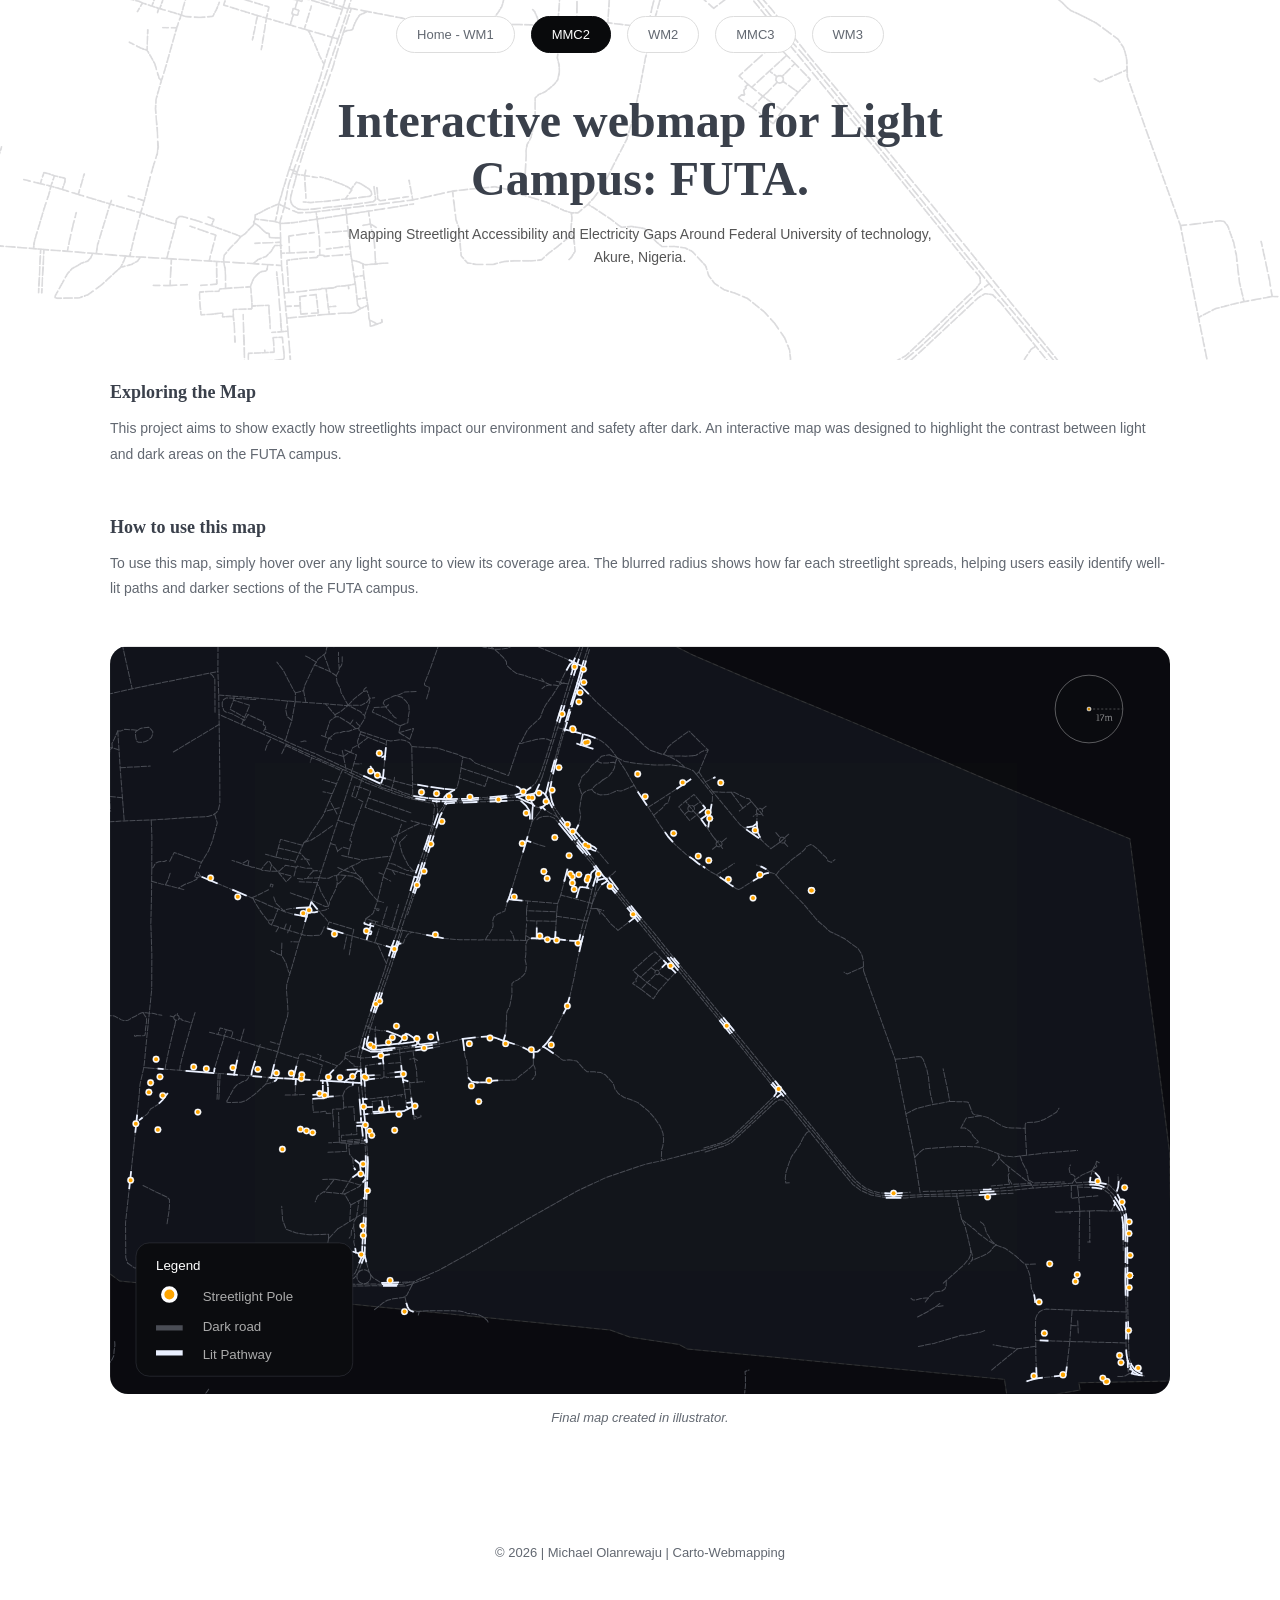
==== mmc2.html @ ae237bd3 "Carto webmapping project, including html, css." ====
<!doctype html>
<html>

<head>
    <meta charset="utf-8" />
    <meta name="viewport" content="width=device-width, initial-scale=1.0" />
    <title>Carto-Webmapping</title>
    <link rel="stylesheet" href="style.css" />
    <link rel="icon" type="image/jpg" href="image/Favicon.png" />
</head>

<body>
    <header>
        <nav class="navigation">
            <!--the navigation does not have to be in the header, it can also be placed somewhere else-->
            <ul>
                <!--the navigation items correspond with the upcomming assignments and you fill the pages progressively-->
                <!--Home - WM1-->
                <li><a href="index.html">Home - WM1</a></li>
                <!--SVG - MMC2-->
                <li><a href="mmc2.html" class="active">MMC2</a></li>
                <!--Static map and Leaflet map - WM2-->
                <li><a href="wm2.html">WM2</a></li>
                <!--Responsive - MMC3-->
                <li><a href="mmc3.html">MMC3</a></li>
                <!--Basemap - WM3-->
                <li><a href="wm3.html">WM3</a></li>
            </ul>
        </nav>
    </header>
    <main>
        <!--Hero section-->
        <section class="hero-index">
            <div class="hero-content">
                <h1>Interactive webmap for Light Campus: FUTA.</h1>
                <p>
                    Mapping Streetlight Accessibility and Electricity Gaps Around
                    Federal University of technology, Akure, Nigeria.
                </p>
            </div>
        </section>

        <!--Explore the map-->
        </section>
        <section class="content-section">
            <div class="container">
                <h3>Exploring the Map</h3>
                <p> This project aims to show exactly how streetlights impact our environment and safety after
                    dark. An interactive map was designed to highlight the contrast between light and dark areas on the
                    FUTA
                    campus. </p>
        </section>

        <!--How to use this map-->
        <section class="content-section">
            <div class="container">
                <h3>How to use this map</h3>
                <p> To use this map, simply hover over any light source to view its coverage area. The blurred radius
                    shows how far each streetlight spreads, helping users easily identify well-lit paths and darker
                    sections of the FUTA campus.</p>
        </section>


        <!--Map container-->
        <section class="content-section">
            <div class="container">
                <!-- The map container placed inside the legend -->
                <div class="map-container">
                    <svg id="Layer_1" data-name="Layer 1" xmlns="http://www.w3.org/2000/svg"
                        xmlns:xlink="http://www.w3.org/1999/xlink" viewBox="0 0 3179 2245">
                        <defs>
                            <clipPath id="clip-path">
                                <rect x="0.22" y="3.14" width="3178.56" height="2238.71" fill="none" />
                            </clipPath>
                        </defs>
                        <rect id="BG" x="0.19" y="2.7" width="3178.81" height="2242.3" fill="#0b0c0f" />
                        <g id="Boundary_Area" data-name="Boundary Area">
                            <g clip-path="url(#clip-path)">
                                <g>
                                    <g opacity="0.2">
                                        <path
                                            d="M3240.47,2184l-37.8,37.38-19.37-16.93-277.63,5.16,3.79,22-216.81,36.54-10.05-68.7-951.72-91.3-23.55-13.06-149.07-22.73-58.28-21L29.11,1904.54-185,1746.7V-224H1194.13l117.06,45.75L1603.1-46,1748,27.17,1906,95.28,2250.37,238.1l399.25,171.18,409.12,169L3177.5,1516l12.58,626.31Z"
                                            fill="#222732" stroke="#7d7d7d" stroke-width="3" stroke-dasharray="16 8"
                                            fill-rule="evenodd" />
                                    </g>
                                    <g opacity="0.2">
                                        <path
                                            d="M3240.47,2184l-37.8,37.38-19.37-16.93-277.63,5.16,3.79,22-216.81,36.54-10.05-68.7-951.72-91.3-23.55-13.06-149.07-22.73-58.28-21L29.11,1904.54-185,1746.7V-224H1194.13l117.06,45.75L1603.1-46,1748,27.17,1906,95.28,2250.37,238.1l399.25,171.18,409.12,169L3177.5,1516l12.58,626.31Z"
                                            fill="none" stroke="#7d7d7d" stroke-width="4" />
                                    </g>
                                </g>
                            </g>
                        </g>
                        <g id="_17m_circle" data-name="17m circle">
                            <path d="M2936.34,189H3036" fill="none" stroke="#fff" stroke-dasharray="6.08 6.08" />
                            <path d="M2943,189.14a6.89,6.89,0,1,1-6.89-6.9A6.9,6.9,0,0,1,2943,189.14Z" fill="#fff"
                                stroke="#d4d4d4" stroke-linecap="square" stroke-linejoin="bevel" stroke-width="0.51"
                                fill-rule="evenodd" />
                            <path d="M2940.13,189A4.09,4.09,0,1,1,2936,185,4.09,4.09,0,0,1,2940.13,189Z" fill="orange"
                                fill-rule="evenodd" />
                            <circle cx="2936" cy="189" r="101.5" fill="#0d0f12" fill-opacity="0.41" stroke="#fff" />
                        </g>
                        <g id="Darkroad">
                            <g clip-path="url(#clip-path)">
                                <g>
                                    <rect width="3178.56" height="2244.8" fill="none" />
                                    <path
                                        d="M101.37,1264.29,90,1314.71l-1.42,15.48-1,15.67L74.79,1469.34,46.58,1729.73l.68,104.3,5.37,16.5"
                                        fill="none" stroke="#4a4d55" stroke-linecap="round" stroke-linejoin="bevel"
                                        stroke-width="3" stroke-dasharray="16 5" />
                                    <path
                                        d="M123.68,522l1.93,50.23-.37,80.4.18,14.41-.59,38.43-.29,38.63-2.06,88.29,3,92.38-.43,104.48"
                                        fill="none" stroke="#4a4d55" stroke-linecap="round" stroke-linejoin="bevel"
                                        stroke-width="3" stroke-dasharray="16 5" />
                                    <path d="M116.61,1265.8l-15.24-1.51,2.4-19.65,2.39-28.26,11.6-114.69,7.34-72.45"
                                        fill="none" stroke="#4a4d55" stroke-linecap="round" stroke-linejoin="bevel"
                                        stroke-width="3" stroke-dasharray="16 5" />
                                    <path
                                        d="M14.11,2086l.66,11.44-2.4,15.13-1.09,16-5.66,12.53-10,13.37-8,18.35,1.09,18.78-.44,19.65-7.82,13.38-6.75,2.16L-34,2242.09l-3.47,8-.44,5.62-1.09,7.56"
                                        fill="none" stroke="#4a4d55" stroke-linecap="round" stroke-linejoin="bevel"
                                        stroke-width="3" stroke-dasharray="16 5" />
                                    <path
                                        d="M171.08,1732.58l5.39-34.38,1.94-19.55-.16-18.34-6.91-7.19-34-15.93-42.17-21.08"
                                        fill="none" stroke="#4a4d55" stroke-linecap="round" stroke-linejoin="bevel"
                                        stroke-width="3" stroke-dasharray="16 5" />
                                    <path d="M88.83,1421.2l24.24-18.84,8.5-13.81,22.07-13.45,15-14.9,13.21-17.58"
                                        fill="none" stroke="#4a4d55" stroke-linecap="round" stroke-linejoin="bevel"
                                        stroke-width="3" stroke-dasharray="16 5" />
                                    <path
                                        d="M99.2,1099.17l3.26,6,3.26,5,3.28,4.32.86,8.86-1.3,10.56-1.52,9.93-.88,7.56V1160l-1.74,8-8,.86H88.31l-9.14-.86-2.82,4.53-3-4.74"
                                        fill="none" stroke="#4a4d55" stroke-linecap="round" stroke-linejoin="bevel"
                                        stroke-width="3" stroke-dasharray="16 5" />
                                    <path
                                        d="M-11.32,1109.69l3.46,1.13,3.26-.21,4.79-2.16,4.13.22H8.46l3.47.64,5.67,2.81,5,2.81,5.46,2.37,4.34,3.24,8.93,3,6.08-.65,6.32-.65,5.22-2.59,4.79-3.67,12.18-5.39,6.53-4.54,10.88-5.39,5.88-1.51,9.13,1.07,9.43,1.45,1.9.29,7-.44,7.84,1.51,8.26,2.6,12.88,1.91"
                                        fill="none" stroke="#4a4d55" stroke-linecap="round" stroke-linejoin="bevel"
                                        stroke-width="3" stroke-dasharray="16 5" />
                                    <path
                                        d="M884.45,1951.77l4.79,20.51,3.47,10.47,4.58,7.56,4.57,3.34,6.53,2.48,9.9.42,9.42-1,4.84-.51,28.83-1.51,30,.23h36.14l21.21.64,10.45,2.27,11.74,4.1,5,1,5.21.48,6.55.6,15.89,2.27,9.35,3.88,9.68,5.51,9.25,8.85,1.88,4.26"
                                        fill="none" stroke="#4a4d55" stroke-linecap="round" stroke-linejoin="bevel"
                                        stroke-width="3" stroke-dasharray="16 5" />
                                    <path d="M924.46,2006.7l3.25-11.15" fill="none" stroke="#4a4d55"
                                        stroke-linecap="round" stroke-linejoin="bevel" stroke-width="3"
                                        stroke-dasharray="16 5" />
                                    <path
                                        d="M905.08,1917.71l-14.22,28-6.41,6-6.19,2.38-28.51,3.44-17.85,4.55-14.15,8.42L790,1993.28"
                                        fill="none" stroke="#4a4d55" stroke-linecap="round" stroke-linejoin="bevel"
                                        stroke-width="3" stroke-dasharray="16 5" />
                                    <path d="M529.44,1903.43l-31.89,60.65" fill="none" stroke="#4a4d55"
                                        stroke-linecap="round" stroke-linejoin="bevel" stroke-width="3"
                                        stroke-dasharray="16 5" />
                                    <path
                                        d="M533.32,1913l18.91,1.93,16.93,1.72h54.55l100,2.63,82.22-.38,81.47.76,70.47-25.55"
                                        fill="none" stroke="#4a4d55" stroke-linecap="round" stroke-linejoin="bevel"
                                        stroke-width="3" stroke-dasharray="16 5" />
                                    <path d="M910,1907.91l-5,9.8" fill="none" stroke="#4a4d55" stroke-linecap="round"
                                        stroke-linejoin="bevel" stroke-width="3" stroke-dasharray="16 5" />
                                    <path d="M678,1907.78l17.54,5.81,60.62.4,6-.68,113.11,1.49,23.35-7.25" fill="none"
                                        stroke="#4a4d55" stroke-linecap="round" stroke-linejoin="bevel" stroke-width="3"
                                        stroke-dasharray="16 5" />
                                    <path
                                        d="M781.35,1897.57l.91-6.38-1.1-6.27-3-5.76-4.33-4.3-5.42-2.88-6-1.2-6.1.59-5.68,2.3-4.76,3.83-3.81,5.83-1.65,6.75.68,6.89,2.92,6.31,4.85,5,6.25,3.13,7,1.9,6.26-2.17,5.7-3.08,4.47-4.68Z"
                                        fill="none" stroke="#4a4d55" stroke-linecap="round" stroke-linejoin="bevel"
                                        stroke-width="3" stroke-dasharray="16 5" />
                                    <path d="M516.41,1911.27l16.91,1.72" fill="none" stroke="#4a4d55"
                                        stroke-linecap="round" stroke-linejoin="bevel" stroke-width="3"
                                        stroke-dasharray="16 5" />
                                    <path d="M910.4,1907.2l-.36.71" fill="none" stroke="#4a4d55" stroke-linecap="round"
                                        stroke-linejoin="bevel" stroke-width="3" stroke-dasharray="16 5" />
                                    <path
                                        d="M759.53,1747.54l-3.23,62.91,1.15,15.5-21.82,54.11-22.69,21.37-22.68.28-34.76,1.7-42.77.86"
                                        fill="none" stroke="#4a4d55" stroke-linecap="round" stroke-linejoin="bevel"
                                        stroke-width="3" stroke-dasharray="16 5" />
                                    <path
                                        d="M758.62,1206.4l-7.54,26,.19,5.75.78,23.5,0,7.56.23,5.79.57,14,.86,21.72,4.73,48.91,2.31,23.87,2,20.9,2.27,23.4,2.77,28.65,1.59,25,.33,5.13,3.87,61L771,1612l-2.18,59.58-2.17,67.34-3,88.5"
                                        fill="none" stroke="#4a4d55" stroke-linecap="round" stroke-linejoin="bevel"
                                        stroke-width="3" stroke-dasharray="16 5" />
                                    <path d="M757.45,1826l-20.32-7.14-27.85-8.63-23.5-10.36-26.55-2.59-7.4.86"
                                        fill="none" stroke="#4a4d55" stroke-linecap="round" stroke-linejoin="bevel"
                                        stroke-width="3" stroke-dasharray="16 5" />
                                    <path d="M730.6,1741.1l3.49,28.07L731,1786.86l5.23,23.32.87,8.63" fill="none"
                                        stroke="#4a4d55" stroke-linecap="round" stroke-linejoin="bevel" stroke-width="3"
                                        stroke-dasharray="16 5" />
                                    <path d="M682.92,1748l-27.61,29.8-3.47,20.29-23.08,8.63" fill="none"
                                        stroke="#4a4d55" stroke-linecap="round" stroke-linejoin="bevel" stroke-width="3"
                                        stroke-dasharray="16 5" />
                                    <path d="M739.42,1713.7l-7.51,11.86-1.31,15.54-6.53,12.09-.87,15.11-6.09,7.77"
                                        fill="none" stroke="#4a4d55" stroke-linecap="round" stroke-linejoin="bevel"
                                        stroke-width="3" stroke-dasharray="16 5" />
                                    <path
                                        d="M703.5,1643.43l44.36-22.22,3.36-4.21,15.07-18.79-2.55,56.39-2.07,45.58-2.14,47.36"
                                        fill="none" stroke="#4a4d55" stroke-linecap="round" stroke-linejoin="bevel"
                                        stroke-width="3" stroke-dasharray="16 5" />
                                    <path d="M682.92,1748,719,1726.06l20.38-12.36,22.25-13.52" fill="none"
                                        stroke="#4a4d55" stroke-linecap="round" stroke-linejoin="bevel" stroke-width="3"
                                        stroke-dasharray="16 5" />
                                    <path
                                        d="M719,1726.06l3-49.73-18.53-32.9-7.61-.76-52.61-5.27-3.13-.33-18.06,13.16-6.64,16.8"
                                        fill="none" stroke="#4a4d55" stroke-linecap="round" stroke-linejoin="bevel"
                                        stroke-width="3" stroke-dasharray="16 5" />
                                    <path d="M739.42,1713.7l7.32-50.24" fill="none" stroke="#4a4d55"
                                        stroke-linecap="round" stroke-linejoin="bevel" stroke-width="3"
                                        stroke-dasharray="16 5" />
                                    <path d="M722,1676.33l24.71-12.87,17-8.86" fill="none" stroke="#4a4d55"
                                        stroke-linecap="round" stroke-linejoin="bevel" stroke-width="3"
                                        stroke-dasharray="16 5" />
                                    <path d="M695.89,1642.67l21.19-36,5.86-10L743.75,1582l9.27-.37" fill="none"
                                        stroke="#4a4d55" stroke-linecap="round" stroke-linejoin="bevel" stroke-width="3"
                                        stroke-dasharray="16 5" />
                                    <path d="M751.22,1617l-34.14-10.33-43.91-7.74-29.89,38.47" fill="none"
                                        stroke="#4a4d55" stroke-linecap="round" stroke-linejoin="bevel" stroke-width="3"
                                        stroke-dasharray="16 5" />
                                    <path d="M673.17,1598.93l-35.24.79" fill="none" stroke="#4a4d55"
                                        stroke-linecap="round" stroke-linejoin="bevel" stroke-width="3"
                                        stroke-dasharray="16 5" />
                                    <path
                                        d="M718.2,1522.78l-1.75-20.51.11-7.13,15.24-1.7,11.69-.83,16-.6,5.29,0,1,16.24,1.09,16.62.23,17.7.42,29.25-.42,12.41-.44,6.15-.33,7.88"
                                        fill="none" stroke="#4a4d55" stroke-linecap="round" stroke-linejoin="bevel"
                                        stroke-width="3" stroke-dasharray="16 5" />
                                    <path
                                        d="M766.62,1590.33l-3.82-2.81-9.78-5.94-1.2-10-1.31-10.79-1-5.82-3.49-4.55-10-7.54-8-6.59-4.13-5.18-1.63-4.54-3.58-.86-.44-2.9"
                                        fill="none" stroke="#4a4d55" stroke-linecap="round" stroke-linejoin="bevel"
                                        stroke-width="3" stroke-dasharray="16 5" />
                                    <path d="M728,1536.26l.56,10,1.41,14.87,4.9,8.54" fill="none" stroke="#4a4d55"
                                        stroke-linecap="round" stroke-linejoin="bevel" stroke-width="3"
                                        stroke-dasharray="16 5" />
                                    <path d="M769.39,1481.5l-35.95,4.3-45.55,2.53-32.15,1.8" fill="none"
                                        stroke="#4a4d55" stroke-linecap="round" stroke-linejoin="bevel" stroke-width="3"
                                        stroke-dasharray="16 5" />
                                    <path
                                        d="M739.52,1439.13l15.45-.65,2.73,26.22.76,10.26-1.53,3.13-7.95,1-19.8,1.72-17.08,1.84L696.86,1484l-2.5-.65.12-11.44.21-4.64,17-.65,12.19-.76,15.46-.65,1.25-.26-1.15-18.52-.7-7.22Z"
                                        fill="none" stroke="#4a4d55" stroke-linecap="round" stroke-linejoin="bevel"
                                        stroke-width="3" stroke-dasharray="16 5" />
                                    <path d="M723.85,1465.89l-.21-4.21" fill="none" stroke="#4a4d55"
                                        stroke-linecap="round" stroke-linejoin="bevel" stroke-width="3"
                                        stroke-dasharray="16 5" />
                                    <path
                                        d="M733.53,1422.94l-1.94-31.51-.44-9.72-15.79.55-12.61.74-1.75-.21-.44,5.18-32.86,1.18.12,12.42,1.85,17.7,1.08,27.84"
                                        fill="none" stroke="#4a4d55" stroke-linecap="round" stroke-linejoin="bevel"
                                        stroke-width="3" stroke-dasharray="16 5" />
                                    <path d="M765,1427.87l-11.36.83-16.92,1.2" fill="none" stroke="#4a4d55"
                                        stroke-linecap="round" stroke-linejoin="bevel" stroke-width="3"
                                        stroke-dasharray="16 5" />
                                    <path d="M752.68,1417.76l1,10.94" fill="none" stroke="#4a4d55"
                                        stroke-linecap="round" stroke-linejoin="bevel" stroke-width="3"
                                        stroke-dasharray="16 5" />
                                    <path d="M910.35,1408l1.09,5.19.32,5.83,6.32-1.74,5.43-2" fill="none"
                                        stroke="#4a4d55" stroke-linecap="round" stroke-linejoin="bevel" stroke-width="3"
                                        stroke-dasharray="16 5" />
                                    <path
                                        d="M762.76,1404.47l9.62-.84,20.23-1.74,13.18-1.18,20.44-2.28,4.37-.32,8.09-.63,26.28-1.85h10.24l8.48-1.72,8.38-4.92,2.6-1.56"
                                        fill="none" stroke="#4a4d55" stroke-linecap="round" stroke-linejoin="bevel"
                                        stroke-width="3" stroke-dasharray="16 5" />
                                    <path
                                        d="M781.16,1884.92l7.22,9.34,25.46,15.86,84.73-2.57,11.83-.36,26.38-13.27,49.83-22,91.41-50.51,168.21-99.29,156.25-88.5,83.18-38.57,42.62-14.8,77.55-26.09,51.82-11.11.91-.2,124.18-32.24,69.63-22.36,38.7-32.06,38.71-36,7.31-7.83,25.26-24,30.73-29.6,21.18-15.6"
                                        fill="none" stroke="#4a4d55" stroke-linecap="round" stroke-linejoin="bevel"
                                        stroke-width="3" stroke-dasharray="16 5" />
                                    <path
                                        d="M412.43,1900l76.73,1.65,40.28,1.74,99.86,4.3,48.66,0,31.61,0,23.53-13,12.73-17.31,5.11-16.37,12.63-33.69,9.08,34.69,3.48,12.42,2,4.61"
                                        fill="none" stroke="#4a4d55" stroke-linecap="round" stroke-linejoin="bevel"
                                        stroke-width="3" stroke-dasharray="16 5" />
                                    <path d="M708.4,1491.36,688,1490.18l-.06-1.85-2.45-89.78" fill="none"
                                        stroke="#4a4d55" stroke-linecap="round" stroke-linejoin="bevel" stroke-width="3"
                                        stroke-dasharray="16 5" />
                                    <path d="M769.72,1486.63l-61.32,4.73,1.64,24-58.55,3.34" fill="none"
                                        stroke="#4a4d55" stroke-linecap="round" stroke-linejoin="bevel" stroke-width="3"
                                        stroke-dasharray="16 5" />
                                    <path
                                        d="M1259.28,517.67V506l-2.61-13.81-8.26-12.53-14.36-13.8-6.54-2.16-14.36-.44L1075,468.89l-65.51,2.81-19.58,38.85-49.4,151.31-48.09,144"
                                        fill="none" stroke="#4a4d55" stroke-linecap="round" stroke-linejoin="bevel"
                                        stroke-width="3" stroke-dasharray="16 5" />
                                    <path
                                        d="M908.13,449.26l16,2.69,24,3.56,26.87,2.8,25.35.54,21.22.55,23.06-.88,33.18-.86,20-1.83,32.33-1.94,37-3,26.22-2.05,23.83-2.81,18.28-6.58,13.92-5.94,13.6-9.93,12.85-11.86,10.34-18.15,9.57-24.27,7.82-23,8.6-27.41,8.93-28.05,2.4-5.73,6.08-21.58,5.34-20.19,12.73-40.58,6.19-20.4,10-33.34,10.63-35.21L1386,75.41l3-14.46.33-6.48.39-6.88,8.42-19.66,4.57-9.72,5.11-12.42,1.64-5.93"
                                        fill="none" stroke="#4a4d55" stroke-linecap="round" stroke-linejoin="bevel"
                                        stroke-width="3" stroke-dasharray="16 5" />
                                    <path d="M1007.91,466l-11.5,20-12.84,16.84" fill="none" stroke="#4a4d55"
                                        stroke-linecap="round" stroke-linejoin="bevel" stroke-width="3"
                                        stroke-dasharray="16 5" />
                                    <path d="M1000.33,458.85l2.72-6.36,7.84-8.1L1028,434.25l4.79-3.13" fill="none"
                                        stroke="#4a4d55" stroke-linecap="round" stroke-linejoin="bevel" stroke-width="3"
                                        stroke-dasharray="16 5" />
                                    <path
                                        d="M1252.76-5.53l-21.32,4.32-17,2.15-11.33.43L1191.83,7l-11.33,1.3-12.18,1.3h-15.66l-32.21-6.06-16.54-7.33-14.36-2.6-7.39-3.44-6.54-3.89-14.36-3-10.45-.44L1043-19.36l-7.84-.42L1023-20.22l-7.84,1.74-8.69,4.32"
                                        fill="none" stroke="#4a4d55" stroke-linecap="round" stroke-linejoin="bevel"
                                        stroke-width="3" stroke-dasharray="16 5" />
                                    <path
                                        d="M1323.49,285.1l-11.1-5.29-13.06-2.16-22.2,3-32.21,8.21-9.14,2.58-8.07.65-1.84,5.4L1195,388.79l-99-37.6-14-12-23.5-6.47"
                                        fill="none" stroke="#4a4d55" stroke-linecap="round" stroke-linejoin="bevel"
                                        stroke-width="3" stroke-dasharray="16 5" />
                                    <path
                                        d="M1301.18,107l-37.53-11.55-10-2.91-8.93-3.89L1219,82.2l-9.57-6.91-15.56-13.16L1189.33,56l-.55-9.07-7.94-11.11-13.71-13.39L1152.66,9.58,1136.12-2.07l-12.41-10.58L1111-23.88l-6.31-6"
                                        fill="none" stroke="#4a4d55" stroke-linecap="round" stroke-linejoin="bevel"
                                        stroke-width="3" stroke-dasharray="16 5" />
                                    <path
                                        d="M1126.11,881.06l1.41-2.86,3.15-6.32,8.89-12.09.8-1.07,5.66-9.4,3-10.35-1-16.2,3.27-9.93,5.82-4.75,5.18-4.2,21.75-8.75.9-3.39,5.86-22.18,1.13-4.32,3.42-6.31"
                                        fill="none" stroke="#4a4d55" stroke-linecap="round" stroke-linejoin="bevel"
                                        stroke-width="3" stroke-dasharray="16 5" />
                                    <path
                                        d="M1265.9,526.29l-17,57.62-48.51,160.25-1.63,5.22-1.79,4.59-1.52,5,10.28,1.67,8.21.76,39.06,3.35,89.44,7.66"
                                        fill="none" stroke="#4a4d55" stroke-linecap="round" stroke-linejoin="bevel"
                                        stroke-width="3" stroke-dasharray="16 5" />
                                    <path d="M1235.46,439.43l-3.16-6.69-4-6.8-6.7-3.78-5.48-2.16-4.21-.6" fill="none"
                                        stroke="#4a4d55" stroke-linecap="round" stroke-linejoin="bevel" stroke-width="3"
                                        stroke-dasharray="16 5" />
                                    <path d="M1221.51,452.26l26.4,14,18.64,7" fill="none" stroke="#4a4d55"
                                        stroke-linecap="round" stroke-linejoin="bevel" stroke-width="3"
                                        stroke-dasharray="16 5" />
                                    <path
                                        d="M1389.81,47.59,1383.1,52l-3.7,2.91-14.79,25.47-13.85,28.09-5.3,10.76-17.85,28.07-20.44,28.49-7.4,13.81-6.1,15.54-2.62,9.06-15.66,15.11-12.62,11.22-10.89,11.23-6.08,11.65-12.71,24.34-5.38,4.37"
                                        fill="none" stroke="#4a4d55" stroke-linecap="round" stroke-linejoin="bevel"
                                        stroke-width="3" stroke-dasharray="16 5" />
                                    <path
                                        d="M1414.55,885.7l-8.7-.55-32.53-2-38.41-4.64-55.36-1.7L1268,876.4l-6.63.55-4.86,1.9-4.64,3.07-6,1.51"
                                        fill="none" stroke="#4a4d55" stroke-linecap="round" stroke-linejoin="bevel"
                                        stroke-width="3" stroke-dasharray="16 5" />
                                    <path d="M1261.38,877l-14.72-8.63,2.61-35.5" fill="none" stroke="#4a4d55"
                                        stroke-linecap="round" stroke-linejoin="bevel" stroke-width="3"
                                        stroke-dasharray="16 5" />
                                    <path
                                        d="M1291.88,437.59l-8.16-.29-7.79,2.45-4.56,3.05-5.31,6.46-2.74,7.87.16,8.32,3.07,7.76,1.9,2.66,7.35,6,9.12,2.66,8.66-.7,2.32-.94,7.48-4.76,5.23-7.14,2.24-8.52-1.06-8.76-4.17-7.74-6.13-5.35Z"
                                        fill="none" stroke="#4a4d55" stroke-linecap="round" stroke-linejoin="bevel"
                                        stroke-width="3" stroke-dasharray="16 5" />
                                    <path d="M1268.45,475.87l-1.62,19.55-.47,15.24-.46,15.63" fill="none"
                                        stroke="#4a4d55" stroke-linecap="round" stroke-linejoin="bevel" stroke-width="3"
                                        stroke-dasharray="16 5" />
                                    <path d="M1265.9,526.29l20.84-26.42,3.83-6.1,3-10" fill="none" stroke="#4a4d55"
                                        stroke-linecap="round" stroke-linejoin="bevel" stroke-width="3"
                                        stroke-dasharray="16 5" />
                                    <path
                                        d="M1397.9,758.78l4.25-14.57,4.35-15.44,3-5.4,3.8-.29,10.89.84,6.08.54,15.24,6.36,8.55-28.31,5.81-16.36,2.94-10.16-3.41-3.94-2.91-3.39L1448,656.47l-15.67-18.79-18.71-23.41-13.18-16.08-54.5-66.27-13.06-15.11-10-4.32-7.82-2.15-15.67.86-12.19,3.89-7,6"
                                        fill="none" stroke="#4a4d55" stroke-linecap="round" stroke-linejoin="bevel"
                                        stroke-width="3" stroke-dasharray="16 5" />
                                    <path d="M1295.9,482.85l9.63,9.08,15.07,9.12,21.18,12.08" fill="none"
                                        stroke="#4a4d55" stroke-linecap="round" stroke-linejoin="bevel" stroke-width="3"
                                        stroke-dasharray="16 5" />
                                    <path d="M1437.6-61.34l-4.53,16.43L1401.6,53.83l-58.87,191-2.06,6.31-44.5,141.82"
                                        fill="none" stroke="#4a4d55" stroke-linecap="round" stroke-linejoin="bevel"
                                        stroke-width="3" stroke-dasharray="16 5" />
                                    <path d="M1321.41,116.85l-11.31-5-8.92-4.85-1.51-2.35-2.84-4.45-2.58-1.78"
                                        fill="none" stroke="#4a4d55" stroke-linecap="round" stroke-linejoin="bevel"
                                        stroke-width="3" stroke-dasharray="16 5" />
                                    <path d="M1345.46,119.22l-13.6-2.58-10.45.21-5.76.11L1304,120.84l-8.37,7.3"
                                        fill="none" stroke="#4a4d55" stroke-linecap="round" stroke-linejoin="bevel"
                                        stroke-width="3" stroke-dasharray="16 5" />
                                    <path d="M1341.78,513.13l-32-59.46" fill="none" stroke="#4a4d55"
                                        stroke-linecap="round" stroke-linejoin="bevel" stroke-width="3"
                                        stroke-dasharray="16 5" />
                                    <path d="M1317.94,399.4l39.27-143,2.5-7,41.89-138.7,14-50.22L1447.35-40,1452-54.8"
                                        fill="none" stroke="#4a4d55" stroke-linecap="round" stroke-linejoin="bevel"
                                        stroke-width="3" stroke-dasharray="16 5" />
                                    <path
                                        d="M1449.91,638.77,1406.62,585l-17.2-23.53-25.9-32.6-22-32.37-9.15-13.6-7-16-4.14-19-.65-21.81,4.57-27.19,10.88-47.48,18.07-66.27,9.14-31.3,1.18-3.41,11.87-40.19,15.23-51.81L1406.75,115l16.61-55.82,14.36-48.56"
                                        fill="none" stroke="#4a4d55" stroke-linecap="round" stroke-linejoin="bevel"
                                        stroke-width="3" stroke-dasharray="16 5" />
                                    <path
                                        d="M1334.91,878.46l3.22-52.9.92-15.33,1.18-13.32,2.18-24.53,9.36-25.48,19.81-76.62"
                                        fill="none" stroke="#4a4d55" stroke-linecap="round" stroke-linejoin="bevel"
                                        stroke-width="3" stroke-dasharray="16 5" />
                                    <path d="M1339.05,810.23l47.59,7.35,34.58,5.33,10.24,1.57" fill="none"
                                        stroke="#4a4d55" stroke-linecap="round" stroke-linejoin="bevel" stroke-width="3"
                                        stroke-dasharray="16 5" />
                                    <path d="M1374.47,113.8l-11-2-12.76-3.31-12.33-3" fill="none" stroke="#4a4d55"
                                        stroke-linecap="round" stroke-linejoin="bevel" stroke-width="3"
                                        stroke-dasharray="16 5" />
                                    <path d="M1363.52,111.77l-10.45.87-7.61,6.58" fill="none" stroke="#4a4d55"
                                        stroke-linecap="round" stroke-linejoin="bevel" stroke-width="3"
                                        stroke-dasharray="16 5" />
                                    <path d="M1446.11,772.26l-9.59-2.68-38.62-10.8-46.13-11.88" fill="none"
                                        stroke="#4a4d55" stroke-linecap="round" stroke-linejoin="bevel" stroke-width="3"
                                        stroke-dasharray="16 5" />
                                    <path
                                        d="M1389.42,561.5l5.61-6.88,2.66-3.28,9.58-19.42,4.35-22.44-3.5-19.86,4.79-30.66,2.62-12.08-5.65-16-4.41-16.49"
                                        fill="none" stroke="#4a4d55" stroke-linecap="round" stroke-linejoin="bevel"
                                        stroke-width="3" stroke-dasharray="16 5" />
                                    <path d="M1133.89,392.83l35.53,13,42.46,13.53" fill="none" stroke="#4a4d55"
                                        stroke-linecap="round" stroke-linejoin="bevel" stroke-width="3"
                                        stroke-dasharray="16 5" />
                                    <path
                                        d="M1053,365.94l36.16,12,36,12,8.7,2.89-7.13,21.06-2.48,7.35L1100,413.17l-39-13-13.16-4.38"
                                        fill="none" stroke="#4a4d55" stroke-linecap="round" stroke-linejoin="bevel"
                                        stroke-width="3" stroke-dasharray="16 5" />
                                    <path
                                        d="M905,301.39l23.52,1.74,52.21,2.8,28.72,8.85,32,9.93,17,8-4.35,25-1.08,8.21L1050.16,383l-2.36,12.82-1.12,5.74-6.1,23.95-7.83,5.62-33.07-3.23-46.36-6.26L920,415.36l-12.64-1.7"
                                        fill="none" stroke="#4a4d55" stroke-linecap="round" stroke-linejoin="bevel"
                                        stroke-width="3" stroke-dasharray="16 5" />
                                    <path d="M1248.87,583.91,1305,601.59" fill="none" stroke="#4a4d55"
                                        stroke-linecap="round" stroke-linejoin="bevel" stroke-width="3"
                                        stroke-dasharray="16 5" />
                                    <path d="M1338.13,825.56l-58.13-1-30.19-.51-.87-30.45,91.29,3.33" fill="none"
                                        stroke="#4a4d55" stroke-linecap="round" stroke-linejoin="bevel" stroke-width="3"
                                        stroke-dasharray="16 5" />
                                    <path d="M1248.94,793.58l4-28.86" fill="none" stroke="#4a4d55"
                                        stroke-linecap="round" stroke-linejoin="bevel" stroke-width="3"
                                        stroke-dasharray="16 5" />
                                    <path d="M1279.55,876.76l.45-52.22" fill="none" stroke="#4a4d55"
                                        stroke-linecap="round" stroke-linejoin="bevel" stroke-width="3"
                                        stroke-dasharray="16 5" />
                                    <path d="M1468.86,676.2l-21.78-30.54L1413.24,604l-71.46-90.86" fill="none"
                                        stroke="#4a4d55" stroke-linecap="round" stroke-linejoin="bevel" stroke-width="3"
                                        stroke-dasharray="16 5" />
                                    <path
                                        d="M742.57,1232.67l4.67-22.23,1.53-9.4,2.94-10.25,2-6,1.68-7,4.25-13.37,6.08-20.19,1.82-5.47,3.62-10.93,4.36-14.14,7.24-20.75,2.82-8,11-33.57,11.76-34.76,14.36-41.65,6.52-22.67,13.06-41.66"
                                        fill="none" stroke="#4a4d55" stroke-linecap="round" stroke-linejoin="bevel"
                                        stroke-width="3" stroke-dasharray="16 5" />
                                    <path d="M745,1322.35l3.15,31.74,2,26.54,2.19,26.34.42,10.79" fill="none"
                                        stroke="#4a4d55" stroke-linecap="round" stroke-linejoin="bevel" stroke-width="3"
                                        stroke-dasharray="16 5" />
                                    <path
                                        d="M988.69,1201.16l-34.56,5.72-27.47,4.24-18.11,2.81-10.73,1.65-9.34,1.45-10.08,1.55-8.58,1.32-10.24,1.59-6.93,1.07-15.46,2.38-13.86,2.15-6.26,1-7.52,1.17-17.64,2.71-16.17,2.5-13,.91-10,.5"
                                        fill="none" stroke="#4a4d55" stroke-linecap="round" stroke-linejoin="bevel"
                                        stroke-width="3" stroke-dasharray="16 5" />
                                    <path
                                        d="M758.42,1359.7l8.18-.81,23.19-1.9,22.73-3.13,10.89-.75,1.74-1.5,7.75,0,5.47-.49,7.06-.24,4.41-1.69,3.12-1.35,12.3-.81,7.54-1,12.24-2.36,1.25,9.15L888,1370.7l1.31,10.58,5.33,6.15,12.62-5.72,2.06,21.48,1,4.85,8.49,4,4.67,3.25,9.36-3.46-.55-4.43"
                                        fill="none" stroke="#4a4d55" stroke-linecap="round" stroke-linejoin="bevel"
                                        stroke-width="3" stroke-dasharray="16 5" />
                                    <path
                                        d="M766.6,1358.89l-3.45-57.31,13-1.83,16.44-1.74,18.71-1.3,4-.1,2.45-1,.12-1.51,3.63-1.84"
                                        fill="none" stroke="#4a4d55" stroke-linecap="round" stroke-linejoin="bevel"
                                        stroke-width="3" stroke-dasharray="16 5" />
                                    <path
                                        d="M781.54,1144.62l-.87,3.62-1.43,5.86-2.84,10.46-5.55,20.19-1.52,8.42,2.08,7.34,3,4.1,8.83,5.62,10.75,1.06,19.7-1.39L836.8,1207l17-1.51,17.51-2,38.31-5.2,7.61-1.07,4.14-4.1-2-13.81-.86-8.63"
                                        fill="none" stroke="#4a4d55" stroke-linecap="round" stroke-linejoin="bevel"
                                        stroke-width="3" stroke-dasharray="16 5" />
                                    <path d="M782.07,1142.87l8.16-26.11,5.55-18" fill="none" stroke="#4a4d55"
                                        stroke-linecap="round" stroke-linejoin="bevel" stroke-width="3"
                                        stroke-dasharray="16 5" />
                                    <path
                                        d="M792.52,1197.58l13,1.09,14.59-1.51,15-.86,15.67-1.94,16.33-1.95L878.91,1176l-1.43-1-5.76-4L860.94,1166l-8.7-3.25-15.67-5.94L822.21,1153"
                                        fill="none" stroke="#4a4d55" stroke-linecap="round" stroke-linejoin="bevel"
                                        stroke-width="3" stroke-dasharray="16 5" />
                                    <path d="M829.28,952.39l-8-15.55-6.1-15.1-6.74-15.32-5.66-11.67L800,891.44"
                                        fill="none" stroke="#4a4d55" stroke-linecap="round" stroke-linejoin="bevel"
                                        stroke-width="3" stroke-dasharray="16 5" />
                                    <path
                                        d="M809.05,1062.26l7.17-21.91,6.75-19.74,5.23-13.83,8.92-26.55L845.93,955l5.76-21.16,7.84-24.6,4.35-13.83,6.1-3,5.34-.44,4.78-1.51,3.27-9.29,3.79-7.77,5.67-8.84,9.25-4,3.88-2.39"
                                        fill="none" stroke="#4a4d55" stroke-linecap="round" stroke-linejoin="bevel"
                                        stroke-width="3" stroke-dasharray="16 5" />
                                    <path d="M821.56,1292.23l-.11-25.57-2.34-22-.49-4.58L817.07,1228l-1.81-13"
                                        fill="none" stroke="#4a4d55" stroke-linecap="round" stroke-linejoin="bevel"
                                        stroke-width="3" stroke-dasharray="16 5" />
                                    <path d="M846.49,898.42l15.21-43.16" fill="none" stroke="#4a4d55"
                                        stroke-linecap="round" stroke-linejoin="bevel" stroke-width="3"
                                        stroke-dasharray="16 5" />
                                    <path
                                        d="M1245.91,883.43l-16.76-.65-16-.39-37.83-.91-30.22.13-19-.55-19.6.32-59.06-.32L1003.26,877l-38.18-7.45L906,858.16l-28-5.38-5.12-1"
                                        fill="none" stroke="#4a4d55" stroke-linecap="round" stroke-linejoin="bevel"
                                        stroke-width="3" stroke-dasharray="16 5" />
                                    <path d="M885,1343.74l-1.9-12.53-2.71-18.47-1.75-11.44-1.63-10.46" fill="none"
                                        stroke="#4a4d55" stroke-linecap="round" stroke-linejoin="bevel" stroke-width="3"
                                        stroke-dasharray="16 5" />
                                    <path d="M878.68,1301.3l12,2.81,7.94,3.89,1.52,20.4,4.47,35,.55,4.85,2.17,13.49"
                                        fill="none" stroke="#4a4d55" stroke-linecap="round" stroke-linejoin="bevel"
                                        stroke-width="3" stroke-dasharray="16 5" />
                                    <path d="M908.55,1213.93l3.42,23,7,32.58,1.76,27,.65,11.65" fill="none"
                                        stroke="#4a4d55" stroke-linecap="round" stroke-linejoin="bevel" stroke-width="3"
                                        stroke-dasharray="16 5" />
                                    <path d="M923.51,1172.12l.65,5.62.88,14.46,4.13,3.23,50.05-7.24" fill="none"
                                        stroke="#4a4d55" stroke-linecap="round" stroke-linejoin="bevel" stroke-width="3"
                                        stroke-dasharray="16 5" />
                                    <path
                                        d="M1058.22,1178.33l6.22,51.25,5.87,15.74,1.77,32.08,1.77,16.32,10.92,12.45,16.11,2.73"
                                        fill="none" stroke="#4a4d55" stroke-linecap="round" stroke-linejoin="bevel"
                                        stroke-width="3" stroke-dasharray="16 5" />
                                    <path
                                        d="M1100.88,1308.9h29.4l20-5.26,19.41-1.17h29.4l17.64-1.75,13.21-12.17,15-11.15,18.8-15.75,5.89-7v-12.83l1.17-15.16L1270,1217"
                                        fill="none" stroke="#4a4d55" stroke-linecap="round" stroke-linejoin="bevel"
                                        stroke-width="3" stroke-dasharray="16 5" />
                                    <path d="M774.88,863.45l-2.71-1.07,2.17-9.49,3.38.86" fill="none" stroke="#4a4d55"
                                        stroke-linecap="round" stroke-linejoin="bevel" stroke-width="3"
                                        stroke-dasharray="16 5" />
                                    <path d="M1213.13,882.39l-4.33-14.07-4.25-9.6-3.47-3.9" fill="none" stroke="#4a4d55"
                                        stroke-linecap="round" stroke-linejoin="bevel" stroke-width="3"
                                        stroke-dasharray="16 5" />
                                    <path d="M1246.66,868.32l-.75,15.11" fill="none" stroke="#4a4d55"
                                        stroke-linecap="round" stroke-linejoin="bevel" stroke-width="3"
                                        stroke-dasharray="16 5" />
                                    <path d="M1269.63,1254.65l4.89,10.71,2,20.09-6.31,10.35-4.35,4.53" fill="none"
                                        stroke="#4a4d55" stroke-linecap="round" stroke-linejoin="bevel" stroke-width="3"
                                        stroke-dasharray="16 5" />
                                    <path
                                        d="M1180.31,1184.1l7.17-26,.65-18.77,1.3-24.62-.21-8.19,1.73-10.79,7.19-13.6,3.47-15.76,3.93-22-.23-19.65.23-12.51,6.08-5.82,11.54-5,8.49-6.7,8-6.89,5.87-7.78,2-8.63,1.09-7.35-.86-11.65-2.84-11.65,2.18-16.63.22-16-.22-13.81,4.78-12.41"
                                        fill="none" stroke="#4a4d55" stroke-linecap="round" stroke-linejoin="bevel"
                                        stroke-width="3" stroke-dasharray="16 5" />
                                    <path d="M836.84,1384.19l13.43-.88" fill="none" stroke="#4a4d55"
                                        stroke-linecap="round" stroke-linejoin="bevel" stroke-width="3"
                                        stroke-dasharray="16 5" />
                                    <path d="M838.7,1397.48l-1.86-13.29-3.94-32.55" fill="none" stroke="#4a4d55"
                                        stroke-linecap="round" stroke-linejoin="bevel" stroke-width="3"
                                        stroke-dasharray="16 5" />
                                    <path
                                        d="M758.62,1206.4l24.32,10.4,22.12-.46,10.2-1.34,53-6.32,67.68-8.06,51.61-6.64,70.7-15.65,39-4.48,36.76-3.28,19.38,4.09,8.87,2.48,18.13,7,45,13.71,31.56,15.11L1270,1217l11.94-.2,17.12-14.68"
                                        fill="none" stroke="#4a4d55" stroke-linecap="round" stroke-linejoin="bevel"
                                        stroke-width="3" stroke-dasharray="16 5" />
                                    <path d="M922.1,1243l-5.66-3.67-4.47-2.48-8.48,1.5-4.68,1" fill="none"
                                        stroke="#4a4d55" stroke-linecap="round" stroke-linejoin="bevel" stroke-width="3"
                                        stroke-dasharray="16 5" />
                                    <path d="M821.56,1292.23l7.72.52.07,1.84,47.7-3.75" fill="none" stroke="#4a4d55"
                                        stroke-linecap="round" stroke-linejoin="bevel" stroke-width="3"
                                        stroke-dasharray="16 5" />
                                    <path d="M767.56,1138.81l7.4,2.89,6.58,2.92" fill="none" stroke="#4a4d55"
                                        stroke-linecap="round" stroke-linejoin="bevel" stroke-width="3"
                                        stroke-dasharray="16 5" />
                                    <path d="M842.34,910.73l1.71-6.45" fill="none" stroke="#4a4d55"
                                        stroke-linecap="round" stroke-linejoin="bevel" stroke-width="3"
                                        stroke-dasharray="16 5" />
                                    <path d="M872.8,1346.1l.56,5.83" fill="none" stroke="#4a4d55" stroke-linecap="round"
                                        stroke-linejoin="bevel" stroke-width="3" stroke-dasharray="16 5" />
                                    <path d="M846.49,898.42l-2.44,5.86" fill="none" stroke="#4a4d55"
                                        stroke-linecap="round" stroke-linejoin="bevel" stroke-width="3"
                                        stroke-dasharray="16 5" />
                                    <path d="M883.14,1331.21l17-2.81" fill="none" stroke="#4a4d55"
                                        stroke-linecap="round" stroke-linejoin="bevel" stroke-width="3"
                                        stroke-dasharray="16 5" />
                                    <path d="M888,1370.7l17.09-2.48" fill="none" stroke="#4a4d55" stroke-linecap="round"
                                        stroke-linejoin="bevel" stroke-width="3" stroke-dasharray="16 5" />
                                    <path d="M898.59,1308l5,1.61,10.45-1.18,7.29-.33" fill="none" stroke="#4a4d55"
                                        stroke-linecap="round" stroke-linejoin="bevel" stroke-width="3"
                                        stroke-dasharray="16 5" />
                                    <path d="M921.34,1308.1l11-1.07,10.34-.44" fill="none" stroke="#4a4d55"
                                        stroke-linecap="round" stroke-linejoin="bevel" stroke-width="3"
                                        stroke-dasharray="16 5" />
                                    <path d="M987.52,1194l-6.78-34.8" fill="none" stroke="#4a4d55"
                                        stroke-linecap="round" stroke-linejoin="bevel" stroke-width="3"
                                        stroke-dasharray="16 5" />
                                    <path d="M868.23,1208.68l.92,10,.83,8.95,2.38,21.37,3.06,27.41,1.63,14.46"
                                        fill="none" stroke="#4a4d55" stroke-linecap="round" stroke-linejoin="bevel"
                                        stroke-width="3" stroke-dasharray="16 5" />
                                    <path
                                        d="M1446.11,772.26l-4.06,16.07-10.59,36.15-16.91,61.22-13.16,57.84-9.8,52.24L1379.84,1048l-11.1,37.78-17,32.59-24.16,47.91-17.62,24-10.55,11.44-.39.42"
                                        fill="none" stroke="#4a4d55" stroke-linecap="round" stroke-linejoin="bevel"
                                        stroke-width="3" stroke-dasharray="16 5" />
                                    <path
                                        d="M1299.44,1201.71l10.55,6.46,30.47,20.29,13,10.36,6.1,3.89,17.18-1.51,11.1,1.72,12.19,1.95,10,11.21,11.54,13,9.78,8,21.78-.23,18.91,2.6,13.07,6.26,15.17,16.29,8.76,9.4,5.44,17.47,10.45,13.83,17.2,11.44,18.71,5.82,22.63,9.5,29.81,23.73,18.71,20.73,17.85,25.91,8.48,20.93,1.74,14,.23,10.35-2.61,15.54-3.27,11.23-.87,24.39,4.05,6.77"
                                        fill="none" stroke="#4a4d55" stroke-linecap="round" stroke-linejoin="bevel"
                                        stroke-width="3" stroke-dasharray="16 5" />
                                    <path
                                        d="M1495.91,693.17l32.08,42.4,56.45,70.65,42.06,48.12,69.33,86.81,72,85.68,62.52,76.68,86,104.83,57.59,70.28,39,48.86,39.42,49.23,70.08,85.69,54.94,69.9,33,39.47,28.41,32.69"
                                        fill="none" stroke="#4a4d55" stroke-linecap="round" stroke-linejoin="bevel"
                                        stroke-width="3" stroke-dasharray="16 5" />
                                    <path d="M1978.92,1309.59l-153-188.93-148.49-180" fill="none" stroke="#4a4d55"
                                        stroke-linecap="round" stroke-linejoin="bevel" stroke-width="3"
                                        stroke-dasharray="16 5" />
                                    <path
                                        d="M1780.94,1505.46l50.5-14.86,34.49-19.34,54-51.08,55-53.56,15.5-14.38,8-10.9-1-10.42-18.5-21.33"
                                        fill="none" stroke="#4a4d55" stroke-linecap="round" stroke-linejoin="bevel"
                                        stroke-width="3" stroke-dasharray="16 5" />
                                    <path
                                        d="M1784.88,1517.65l55.69-17.67,22-9.77,31.84-28.56,100-93.2,12.51-7.51,13.25,1.86,15.16,15,61.84,76.8,23.79,29.55,70.1,86.83,37.12,44.34,23.5,17.29,30.68,13.9,45.86,8.26,56.82.76,44.7-4.14,37.15-1.11,72.67-.2,55-2.82,114-6.38"
                                        fill="none" stroke="#4a4d55" stroke-linecap="round" stroke-linejoin="bevel"
                                        stroke-width="3" stroke-dasharray="16 5" />
                                    <path
                                        d="M1885.36,730.07l8.05-3.24,17-11.23,52-32.16,8.71-2.37,9.57-1.87,12.41,3.72,4.45,4,17.53,20.47,64.84,66.27L2107.85,807l2.1,2.27,3.26,4.32L2124,825.48,2137.68,837l7.07,5.82,5.11,5.41,3.15,3.13,7.08,5.6,11.86,5.19,6.75,3.44,7.06,3.46,8.82,4.54,10.13,5.29,38.71,28.59,9.71,14.57,3.68,10.7,2.52,12.39.43,16.91.33,12.44"
                                        fill="none" stroke="#4a4d55" stroke-linecap="round" stroke-linejoin="bevel"
                                        stroke-width="3" stroke-dasharray="16 5" />
                                    <path
                                        d="M1913.51,2331.45l-2.82-30.74-2.18-21.58L1904,2264l-1.31-16.2,3-29.63v-23.09l-.44-10.8-.87-8.2,12-4.75"
                                        fill="none" stroke="#4a4d55" stroke-linecap="round" stroke-linejoin="bevel"
                                        stroke-width="3" stroke-dasharray="16 5" />
                                    <path
                                        d="M2037.27,1610l-10.61.37-1.53-15,2.66-19.16,8-23.67,8-21,11.73-16.55,13.65-19.91,9.08-19.16,11-16.17,8-5.06"
                                        fill="none" stroke="#4a4d55" stroke-linecap="round" stroke-linejoin="bevel"
                                        stroke-width="3" stroke-dasharray="16 5" />
                                    <path d="M2259.76,962.06l-48.64,21.63-9.79-5.58" fill="none" stroke="#4a4d55"
                                        stroke-linecap="round" stroke-linejoin="bevel" stroke-width="3"
                                        stroke-dasharray="16 5" />
                                    <path d="M2238.78,1604.46l25.77,20.3,20.46,9.4,21.6,5.62,42.8,2.63,51.15-4.51"
                                        fill="none" stroke="#4a4d55" stroke-linecap="round" stroke-linejoin="bevel"
                                        stroke-width="3" stroke-dasharray="16 5" />
                                    <path d="M2354.85,1239.68l27.52-2.91,43-5.68,7.5,1.48" fill="none" stroke="#4a4d55"
                                        stroke-linecap="round" stroke-linejoin="bevel" stroke-width="3"
                                        stroke-dasharray="16 5" />
                                    <path d="M2422,2012.39l28.47-15.14,26-15.82,12.53-9.72" fill="none" stroke="#4a4d55"
                                        stroke-linecap="round" stroke-linejoin="bevel" stroke-width="3"
                                        stroke-dasharray="16 5" />
                                    <path d="M2424.33,2100.73l46.3-9.14,81.63-24.21,16.16-.67,44.53-9.65,12.88-4.9"
                                        fill="none" stroke="#4a4d55" stroke-linecap="round" stroke-linejoin="bevel"
                                        stroke-width="3" stroke-dasharray="16 5" />
                                    <path
                                        d="M2432.87,1232.57l6.31,8,10.66,29.79,4.78,23.53,2.62,24.61,3.05,23.53,7.84,33.23"
                                        fill="none" stroke="#4a4d55" stroke-linecap="round" stroke-linejoin="bevel"
                                        stroke-width="3" stroke-dasharray="16 5" />
                                    <path d="M2438.71,1635.63l60.33-.92,135.29-4.68,61.06-7,51.6-5.24" fill="none"
                                        stroke="#4a4d55" stroke-linecap="round" stroke-linejoin="bevel" stroke-width="3"
                                        stroke-dasharray="16 5" />
                                    <path d="M2498.55,1979l-15.15,1.69-7,.78" fill="none" stroke="#4a4d55"
                                        stroke-linecap="round" stroke-linejoin="bevel" stroke-width="3"
                                        stroke-dasharray="16 5" />
                                    <path
                                        d="M2518.17,1366l52.34,1.39,3.8,1.83,2.4,5.5,10.11,26.88,4.37,3.13,4.23,1.29,15.37,2.83,6.94,1.28,13.39,3.55,15.33,8.1,18,11.55L2677,1440l10.89,4.2,17,1.3,39.61.76"
                                        fill="none" stroke="#4a4d55" stroke-linecap="round" stroke-linejoin="bevel"
                                        stroke-width="3" stroke-dasharray="16 5" />
                                    <path
                                        d="M2552.06,1445.22l11.56.06,16.52,11.21,9.49,15.27L2603,1484.9l.88,3.23-7,3.77"
                                        fill="none" stroke="#4a4d55" stroke-linecap="round" stroke-linejoin="bevel"
                                        stroke-width="3" stroke-dasharray="16 5" />
                                    <path
                                        d="M2658,1796.74l27.79,10.37,29.36,21.06,22.19,20.37,8.59,5.92,5.5,13.24,4.36,10.79,2.75,8.53,3,22.07,1.73,17.07,4.45,10.63,3.42,6.54,2.15,11.84,1.42,12.43"
                                        fill="none" stroke="#4a4d55" stroke-linecap="round" stroke-linejoin="bevel"
                                        stroke-width="3" stroke-dasharray="16 5" />
                                    <path d="M2775.61,1853.47l-29.72,1" fill="none" stroke="#4a4d55"
                                        stroke-linecap="round" stroke-linejoin="bevel" stroke-width="3"
                                        stroke-dasharray="16 5" />
                                    <path d="M2744.49,1446.25l4.56,80.94" fill="none" stroke="#4a4d55"
                                        stroke-linecap="round" stroke-linejoin="bevel" stroke-width="3"
                                        stroke-dasharray="16 5" />
                                    <path d="M2747,1617.77l17.73-.65,57.29-1.48,64.06-4.76" fill="none" stroke="#4a4d55"
                                        stroke-linecap="round" stroke-linejoin="bevel" stroke-width="3"
                                        stroke-dasharray="16 5" />
                                    <path d="M2754.49,1601.31l16.45,9.33,91.39-3.24" fill="none" stroke="#4a4d55"
                                        stroke-linecap="round" stroke-linejoin="bevel" stroke-width="3"
                                        stroke-dasharray="16 5" />
                                    <path d="M2849.72,1697.81l-13.29.49v-2.65" fill="none" stroke="#4a4d55"
                                        stroke-linecap="round" stroke-linejoin="bevel" stroke-width="3"
                                        stroke-dasharray="16 5" />
                                    <path d="M2879.09,1696.58l-29.37,1.23" fill="none" stroke="#4a4d55"
                                        stroke-linecap="round" stroke-linejoin="bevel" stroke-width="3"
                                        stroke-dasharray="16 5" />
                                    <path
                                        d="M2386.94,1403.3l14.59-7.56,15.45-8,34.38-8.86,16.77-3.67,43-8,7-1.29-5-30.45L2498.6,1268"
                                        fill="none" stroke="#4a4d55" stroke-linecap="round" stroke-linejoin="bevel"
                                        stroke-width="3" stroke-dasharray="16 5" />
                                    <path
                                        d="M2413.28,1533.66l18.18-18.12,6.74-5.29,7.94-2.69,66.7-4.87,30.57-1.4,52.89.21,14.8,2.28,18.38,5.4,32.09,12.4,20.24,8,26.77,2.59,21-2.59,19.47-2.38,54.62-6.48,98.15-8"
                                        fill="none" stroke="#4a4d55" stroke-linecap="round" stroke-linejoin="bevel"
                                        stroke-width="3" stroke-dasharray="16 5" />
                                    <path
                                        d="M2744.49,1446.25l.42-11.65,1.53-3.36,3.37-1.93,21.76-1.08,13.18-2,17-6.15L2821.4,1409l11.45-7.12,6.29-4.41,6.86-11.13"
                                        fill="none" stroke="#4a4d55" stroke-linecap="round" stroke-linejoin="bevel"
                                        stroke-width="3" stroke-dasharray="16 5" />
                                    <path
                                        d="M2661.57,1521.58l3.72,7.54,4.77,9.74,4,4.85,14.79,13.16,4.4,3.49,65.57,52.08,5.88,4.68,4.26,8.69"
                                        fill="none" stroke="#4a4d55" stroke-linecap="round" stroke-linejoin="bevel"
                                        stroke-width="3" stroke-dasharray="16 5" />
                                    <path
                                        d="M3052.29,2144.28l-3.52-18.09-1-12.48-.75-23.56.65-92.66-1.1-29.19-.9-31.19-.68-37.56.86-82.23-1.94-105.18-10.07-25.66-11.72-21.56-12.82-19.62-18.7-19-23.51-8.42-24.37-3-42.89,2.14-16.74.83-9.79.49L2769,1625.81l-66.28,6.64L2540,1642l-109.5,3.73-82.27,3.67-38.73-2.58-27.42-7.77-29.6-14.46-24.14-20.72-24.16-29.37-65.72-83.55-124.18-147.78-276.33-341.35-50.82-61.92-3.71-4.18-20.67-23.44L1579.6,809.91l-22.94-28.25-65.31-78.91-3.13-3.36-2.4-2.56-6.75-7.34-10.21-13.29"
                                        fill="none" stroke="#4a4d55" stroke-linecap="round" stroke-linejoin="bevel"
                                        stroke-width="3" stroke-dasharray="16 5" />
                                    <path
                                        d="M3047.68,1997.49l-162.2-5.79-77.35-3.13-11.42,2.8-9.35,5.41-6.1,7-5,11.88-1.31,35,1.44,31.51.07,18.09V2121l2.5,75.23"
                                        fill="none" stroke="#4a4d55" stroke-linecap="round" stroke-linejoin="bevel"
                                        stroke-width="3" stroke-dasharray="16 5" />
                                    <path d="M2885.48,1991.7l-3.42,46.38-3.52,47.73" fill="none" stroke="#4a4d55"
                                        stroke-linecap="round" stroke-linejoin="bevel" stroke-width="3"
                                        stroke-dasharray="16 5" />
                                    <path
                                        d="M2540,1642l-.42,8.16,10.83,52.35,3.91,17.91,9.8,19.21,7.46,29,6.25,26.53,3.7,17-1.32,16-3.91,8.84-16.09,19.44-52.61,47.09-8.48,7.61"
                                        fill="none" stroke="#4a4d55" stroke-linecap="round" stroke-linejoin="bevel"
                                        stroke-width="3" stroke-dasharray="16 5" />
                                    <path d="M2776.39,2082.15l50.24,1.91,51.91,1.75,168.49,4.33" fill="none"
                                        stroke="#4a4d55" stroke-linecap="round" stroke-linejoin="bevel" stroke-width="3"
                                        stroke-dasharray="16 5" />
                                    <path
                                        d="M2878.54,2085.81l-11.1,92.61-2.61,4.85-4.35,3-6.75,2.27-74.76,7.66-21.85,6.58-9.69,3.14"
                                        fill="none" stroke="#4a4d55" stroke-linecap="round" stroke-linejoin="bevel"
                                        stroke-width="3" stroke-dasharray="16 5" />
                                    <path d="M2581.5,1812.11l3.15,9.63,2.07,8.27-.19,9.21-1.45,2.23-4.42,6.78-5.31,6"
                                        fill="none" stroke="#4a4d55" stroke-linecap="round" stroke-linejoin="bevel"
                                        stroke-width="3" stroke-dasharray="16 5" />
                                    <path
                                        d="M2554.29,1720.38l7.63,5,6.62,6.19,8.71,6,8.14,7.31,8.34,5.83,5.51,5.26,5.48,6,11.18,7.89,10,7.34,7.58,6,9.85,5.64,14.59,7.88"
                                        fill="none" stroke="#4a4d55" stroke-linecap="round" stroke-linejoin="bevel"
                                        stroke-width="3" stroke-dasharray="16 5" />
                                    <path
                                        d="M2610.4,1727l8.14,5.83,3.8,6.2,2.47,7.51,2.27,8.84,3,7.14,5.12,7.14,3.6,6.4,5.67,9,13.46,11.65"
                                        fill="none" stroke="#4a4d55" stroke-linecap="round" stroke-linejoin="bevel"
                                        stroke-width="3" stroke-dasharray="16 5" />
                                    <path
                                        d="M2658,1796.74l-6.64,4.33-6.62,7.52-4.56,6.57-10.59,7.9L2618,1828.5l-25.75,10.9-7.15,2"
                                        fill="none" stroke="#4a4d55" stroke-linecap="round" stroke-linejoin="bevel"
                                        stroke-width="3" stroke-dasharray="16 5" />
                                    <path
                                        d="M2507.57,1903.46l.54,7.16-.57,8.65-3.41,8.83-9.28,6.39-11.57,1.31-10.79,1.69-10.42,9-7.69,8.78L2452,1958l-6.44,8.47-.77,1.31"
                                        fill="none" stroke="#4a4d55" stroke-linecap="round" stroke-linejoin="bevel"
                                        stroke-width="3" stroke-dasharray="16 5" />
                                    <path
                                        d="M2454.38,1955.29l-9,.24-8.71.38-7.58,1.88-9.85,2.82-3.21.92h-7.4l-6.25-5.25"
                                        fill="none" stroke="#4a4d55" stroke-linecap="round" stroke-linejoin="bevel"
                                        stroke-width="3" stroke-dasharray="16 5" />
                                    <path d="M2260.09,974.5l43.27,122.21,51.49,143,32.09,163.62,26.34,130.36,17.2,112"
                                        fill="none" stroke="#4a4d55" stroke-linecap="round" stroke-linejoin="bevel"
                                        stroke-width="3" stroke-dasharray="16 5" />
                                    <path d="M2776.46,2100.24l-55.11,7.72-72.9-12.05" fill="none" stroke="#4a4d55"
                                        stroke-linecap="round" stroke-linejoin="bevel" stroke-width="3"
                                        stroke-dasharray="16 5" />
                                    <path d="M2721.35,2108l-77.38,63.4" fill="none" stroke="#4a4d55"
                                        stroke-linecap="round" stroke-linejoin="bevel" stroke-width="3"
                                        stroke-dasharray="16 5" />
                                    <path d="M2610.79,1408.82l-43.12,7.11-15.61,29.29" fill="none" stroke="#4a4d55"
                                        stroke-linecap="round" stroke-linejoin="bevel" stroke-width="3"
                                        stroke-dasharray="16 5" />
                                    <path d="M2729.58,1529.57l8,22.75,12,21.65,4.89,27.34,10.24,15.81" fill="none"
                                        stroke="#4a4d55" stroke-linecap="round" stroke-linejoin="bevel" stroke-width="3"
                                        stroke-dasharray="16 5" />
                                    <path d="M2665.29,1529.12l0,9-22.53,23.49" fill="none" stroke="#4a4d55"
                                        stroke-linecap="round" stroke-linejoin="bevel" stroke-width="3"
                                        stroke-dasharray="16 5" />
                                    <path d="M2693.28,1560.36l3.44,21.79-3,4.31,1.08,9.5,10,18.35,54.06-1.87"
                                        fill="none" stroke="#4a4d55" stroke-linecap="round" stroke-linejoin="bevel"
                                        stroke-width="3" stroke-dasharray="16 5" />
                                    <path d="M2694.77,1596l-.43,8.63,4.78,9.72-56.58,5" fill="none" stroke="#4a4d55"
                                        stroke-linecap="round" stroke-linejoin="bevel" stroke-width="3"
                                        stroke-dasharray="16 5" />
                                    <path
                                        d="M983.57,502.79l-13.85,40-23.36,75.49-17.54,57.57-5.7,18.71L872.8,851.8l-.68,2.08L854.4,907.33l-50.58,147.16-18.49,59.68"
                                        fill="none" stroke="#4a4d55" stroke-linecap="round" stroke-linejoin="bevel"
                                        stroke-width="3" stroke-dasharray="16 5" />
                                    <path d="M863.88,895.4l7.84-23.85,6.2-18.77" fill="none" stroke="#4a4d55"
                                        stroke-linecap="round" stroke-linejoin="bevel" stroke-width="3"
                                        stroke-dasharray="16 5" />
                                    <path
                                        d="M650.52,846.74,708.3,864.8l2.78.79,15.69,4.56,42.41,12.33,25,7.28,5.81,1.68"
                                        fill="none" stroke="#4a4d55" stroke-linecap="round" stroke-linejoin="bevel"
                                        stroke-width="3" stroke-dasharray="16 5" />
                                    <path
                                        d="M769.18,882.48l2.66-9.75,3-9.28,7.19,1.74,2.61-8.86-7-2.58,1.94-7.33,2.62-8.21-2.89-.7-6.13-1.46-10.78-3.46L767.27,818l19.37,5.19"
                                        fill="none" stroke="#4a4d55" stroke-linecap="round" stroke-linejoin="bevel"
                                        stroke-width="3" stroke-dasharray="16 5" />
                                    <path d="M866.43,839.39,863.56,849l-.46,1.53-1.4,4.69" fill="none" stroke="#4a4d55"
                                        stroke-linecap="round" stroke-linejoin="bevel" stroke-width="3"
                                        stroke-dasharray="16 5" />
                                    <path
                                        d="M782.28,838.21l7.51,2.27,2.17-6.59,2.73.81,21,6.2L829,845l23.72,7.23,6.32,1.62,2.7,1.4"
                                        fill="none" stroke="#4a4d55" stroke-linecap="round" stroke-linejoin="bevel"
                                        stroke-width="3" stroke-dasharray="16 5" />
                                    <path d="M965.21,540.53l-16.08,49.09L913.21,691.86l-18.82,63.51-28,84-.72,2.14"
                                        fill="none" stroke="#4a4d55" stroke-linecap="round" stroke-linejoin="bevel"
                                        stroke-width="3" stroke-dasharray="16 5" />
                                    <path d="M779.39,837.51l2.24-7.08,3.16,1.06,7.17,2.4" fill="none" stroke="#4a4d55"
                                        stroke-linecap="round" stroke-linejoin="bevel" stroke-width="3"
                                        stroke-dasharray="16 5" />
                                    <path d="M794.69,834.7l2.29-8.79-10.34-2.7-1.85,8.28" fill="none" stroke="#4a4d55"
                                        stroke-linecap="round" stroke-linejoin="bevel" stroke-width="3"
                                        stroke-dasharray="16 5" />
                                    <path d="M797,825.91l6.83,1.67" fill="none" stroke="#4a4d55" stroke-linecap="round"
                                        stroke-linejoin="bevel" stroke-width="3" stroke-dasharray="16 5" />
                                    <path d="M603.85,767.73l14.57,17.48,9,10.55,5.76,6.73,12.4,13.37,6.7,9.09"
                                        fill="none" stroke="#4a4d55" stroke-linecap="round" stroke-linejoin="bevel"
                                        stroke-width="3" stroke-dasharray="16 5" />
                                    <path
                                        d="M767.27,818l7.28-5.29,9.37-6.36,3.37-2.92,2.61-3.35,3.48-10.67.71-2.08,4.19-12.17,3.91-11.34,9.91,2.81,7.73,2.48"
                                        fill="none" stroke="#4a4d55" stroke-linecap="round" stroke-linejoin="bevel"
                                        stroke-width="3" stroke-dasharray="16 5" />
                                    <path d="M794.09,787.35l6.8,1.75m0,0-1,3.23,5.76,1.42.65-2.6.65-2.81-5.11-1.72Z"
                                        fill="none" stroke="#4a4d55" stroke-linecap="round" stroke-linejoin="bevel"
                                        stroke-width="3" stroke-dasharray="16 5" />
                                    <path
                                        d="M598.79,783.24l5.06-15.51,1.48-4.51,15.79-48.42,1.67-5.13,4.93-15.15,6.07-18.63L661,592.49l11.64-35.7,11.21-34.17L727,390.88l2.36-7.24"
                                        fill="none" stroke="#4a4d55" stroke-linecap="round" stroke-linejoin="bevel"
                                        stroke-width="3" stroke-dasharray="16 5" />
                                    <path
                                        d="M679.35,688l1.74,15.76.23,10.79-4.79,15.54-17.85,36.48-.78,6.36L655,780.8l-4.14-12.3-12.39-21.16-7.63-14.25-3.91-13.18-5.79-5.11"
                                        fill="none" stroke="#4a4d55" stroke-linecap="round" stroke-linejoin="bevel"
                                        stroke-width="3" stroke-dasharray="16 5" />
                                    <path
                                        d="M802.19,763.84l-20.77-23-22.64-31.51L750.39,703l-5.53-4.2-16.11-8.21L707.2,688.4,684.14,686l-4.79,2-10.66,1.93-12.41,6.49-16.32.43-12.24-2.31"
                                        fill="none" stroke="#4a4d55" stroke-linecap="round" stroke-linejoin="bevel"
                                        stroke-width="3" stroke-dasharray="16 5" />
                                    <path
                                        d="M684.14,686l4.35-6.47,13.35-7,4.06-2.11,15.45-8.84L725,660l18.13-8.09,15-9.71,13.92-2.8,22.41-3.67,44-5,3,1.94-6.36,18.49L832.77,658l-4.13,8.63-7.19,19L819.27,693l-17.08,70.89"
                                        fill="none" stroke="#4a4d55" stroke-linecap="round" stroke-linejoin="bevel"
                                        stroke-width="3" stroke-dasharray="16 5" />
                                    <path d="M681.32,714.53l9.13-5.83,16.75-20.3" fill="none" stroke="#4a4d55"
                                        stroke-linecap="round" stroke-linejoin="bevel" stroke-width="3"
                                        stroke-dasharray="16 5" />
                                    <path
                                        d="M683.27,664.32l18.57,8.28,24.94,7.71,11.93,2.92,1.39.34,10.55,10.64,5.18,1.53,2.95,13.61"
                                        fill="none" stroke="#4a4d55" stroke-linecap="round" stroke-linejoin="bevel"
                                        stroke-width="3" stroke-dasharray="16 5" />
                                    <path d="M819.27,693l22.64,12.3" fill="none" stroke="#4a4d55" stroke-linecap="round"
                                        stroke-linejoin="bevel" stroke-width="3" stroke-dasharray="16 5" />
                                    <path d="M750.65,694.21l-.26,8.76" fill="none" stroke="#4a4d55"
                                        stroke-linecap="round" stroke-linejoin="bevel" stroke-width="3"
                                        stroke-dasharray="16 5" />
                                    <path d="M828.64,666.61l17.42,5.47,12.82,4,36.56,11,17.77,4.74,2.46.65,7.45,2"
                                        fill="none" stroke="#4a4d55" stroke-linecap="round" stroke-linejoin="bevel"
                                        stroke-width="3" stroke-dasharray="16 5" />
                                    <path d="M821.45,685.6l-15-5.39" fill="none" stroke="#4a4d55" stroke-linecap="round"
                                        stroke-linejoin="bevel" stroke-width="3" stroke-dasharray="16 5" />
                                    <path d="M846.06,672.08l8.41,13.22" fill="none" stroke="#4a4d55"
                                        stroke-linecap="round" stroke-linejoin="bevel" stroke-width="3"
                                        stroke-dasharray="16 5" />
                                    <path d="M725,660l13.73,23.21" fill="none" stroke="#4a4d55" stroke-linecap="round"
                                        stroke-linejoin="bevel" stroke-width="3" stroke-dasharray="16 5" />
                                    <path
                                        d="M916.76,673.51l-7.67,1.1-4.51.63-15.66-3-14.8-6.48-10.89-5.61-11.75-5.62-16.37-3.32"
                                        fill="none" stroke="#4a4d55" stroke-linecap="round" stroke-linejoin="bevel"
                                        stroke-width="3" stroke-dasharray="16 5" />
                                    <path d="M909.09,674.61,893.7,656.24l-17.41-34.53L868,589.77l15.23-15.11,7-7.34"
                                        fill="none" stroke="#4a4d55" stroke-linecap="round" stroke-linejoin="bevel"
                                        stroke-width="3" stroke-dasharray="16 5" />
                                    <path d="M682.58,615l16.2-11.68,19.45,5.73-4.74,23.53,44.64,9.6" fill="none"
                                        stroke="#4a4d55" stroke-linecap="round" stroke-linejoin="bevel" stroke-width="3"
                                        stroke-dasharray="16 5" />
                                    <path d="M841.47,632.71l7-21.37,5.62-17.21,8.61-26.47,1.07-3L897,547l32.26-15.4"
                                        fill="none" stroke="#4a4d55" stroke-linecap="round" stroke-linejoin="bevel"
                                        stroke-width="3" stroke-dasharray="16 5" />
                                    <path d="M695.06,628.15l18.43,4.47" fill="none" stroke="#4a4d55"
                                        stroke-linecap="round" stroke-linejoin="bevel" stroke-width="3"
                                        stroke-dasharray="16 5" />
                                    <path d="M661,592.49l14.87,4.43L682.58,615l-.73,4.53" fill="none" stroke="#4a4d55"
                                        stroke-linecap="round" stroke-linejoin="bevel" stroke-width="3"
                                        stroke-dasharray="16 5" />
                                    <path d="M718.23,609.09,725,586.68l-6-3.81L732.41,540" fill="none" stroke="#4a4d55"
                                        stroke-linecap="round" stroke-linejoin="bevel" stroke-width="3"
                                        stroke-dasharray="16 5" />
                                    <path d="M863.73,564.7l-19.34,10.57,9.66,18.86" fill="none" stroke="#4a4d55"
                                        stroke-linecap="round" stroke-linejoin="bevel" stroke-width="3"
                                        stroke-dasharray="16 5" />
                                    <path d="M863.73,564.7,874,534.82" fill="none" stroke="#4a4d55"
                                        stroke-linecap="round" stroke-linejoin="bevel" stroke-width="3"
                                        stroke-dasharray="16 5" />
                                    <path d="M969.72,542.77l-4.51-2.24-36-8.91-26.32-7.25" fill="none" stroke="#4a4d55"
                                        stroke-linecap="round" stroke-linejoin="bevel" stroke-width="3"
                                        stroke-dasharray="16 5" />
                                    <path d="M845.75,844.91l20-69.84" fill="none" stroke="#4a4d55"
                                        stroke-linecap="round" stroke-linejoin="bevel" stroke-width="3"
                                        stroke-dasharray="16 5" />
                                    <path d="M831.25,782.09,815.36,835l30.39,9.93,17.35,5.66,9,3.31" fill="none"
                                        stroke="#4a4d55" stroke-linecap="round" stroke-linejoin="bevel" stroke-width="3"
                                        stroke-dasharray="16 5" />
                                    <path d="M794.2,889.76l12.68-41.19" fill="none" stroke="#4a4d55"
                                        stroke-linecap="round" stroke-linejoin="bevel" stroke-width="3"
                                        stroke-dasharray="16 5" />
                                    <path d="M717.65,926.27l9.12-56.12,4.47-19.86-74.08-22.76-6.64,19.21" fill="none"
                                        stroke="#4a4d55" stroke-linecap="round" stroke-linejoin="bevel" stroke-width="3"
                                        stroke-dasharray="16 5" />
                                    <path d="M1523.36,852.63l50.55-38.39,5.69-4.33" fill="none" stroke="#4a4d55"
                                        stroke-linecap="round" stroke-linejoin="bevel" stroke-width="3"
                                        stroke-dasharray="16 5" />
                                    <path
                                        d="M1520.75,335l21.86,11.12,37.87,6.47,51.57,4.11,49.85-.23,25,3.68,16.58,4.11,5.18,1.28,20.23,8.42,8.92,10.26,8.38-6"
                                        fill="none" stroke="#4a4d55" stroke-linecap="round" stroke-linejoin="bevel"
                                        stroke-width="3" stroke-dasharray="16 5" />
                                    <path
                                        d="M1526.29,229.3l25.89,21.58L1587,283.7l15.43,15.21,17,13.5,36.14,12.51,4.14-.42,5.65-6.06,8.16-14.89,9.15-8.73,5.65-5.19,13.27-9.38,34.82-25.37"
                                        fill="none" stroke="#4a4d55" stroke-linecap="round" stroke-linejoin="bevel"
                                        stroke-width="3" stroke-dasharray="16 5" />
                                    <path
                                        d="M1646.36,982.54l17.25,12.27,10.34,7.44-28.19,32-23.82-16.84-11-8-18.72,19.95-25-17.26L1573,1007l5.45.1-1.43-8.43,4.26-3.87-1.65-2.38,2-1.41"
                                        fill="none" stroke="#4a4d55" stroke-linecap="round" stroke-linejoin="bevel"
                                        stroke-width="3" stroke-dasharray="16 5" />
                                    <path
                                        d="M1584.39,988l-15.77-14.9L1601.8,943l20.68-18.23,11.76-8.31,19.24,19.86,14.7,14.68-13.93,14.25-9.19,9"
                                        fill="none" stroke="#4a4d55" stroke-linecap="round" stroke-linejoin="bevel"
                                        stroke-width="3" stroke-dasharray="16 5" />
                                    <path d="M1573.91,814.24l103.54,126.42" fill="none" stroke="#4a4d55"
                                        stroke-linecap="round" stroke-linejoin="bevel" stroke-width="3"
                                        stroke-dasharray="16 5" />
                                    <path d="M1581.57,991l2.82-3,6.75,5.38,31.56-28.91,14.35-13.06,10.24-9.29,6.19-5.82"
                                        fill="none" stroke="#4a4d55" stroke-linecap="round" stroke-linejoin="bevel"
                                        stroke-width="3" stroke-dasharray="16 5" />
                                    <path d="M1591.14,993.39l19.81,16,8.49-7.45,17-17.53" fill="none" stroke="#4a4d55"
                                        stroke-linecap="round" stroke-linejoin="bevel" stroke-width="3"
                                        stroke-dasharray="16 5" />
                                    <path d="M1592.23,1029.33l37.43,28.93,16.1-24.06" fill="none" stroke="#4a4d55"
                                        stroke-linecap="round" stroke-linejoin="bevel" stroke-width="3"
                                        stroke-dasharray="16 5" />
                                    <path d="M1614.21,483.56l53.08-33.88,35-23.09,39.4-26.77" fill="none"
                                        stroke="#4a4d55" stroke-linecap="round" stroke-linejoin="bevel" stroke-width="3"
                                        stroke-dasharray="16 5" />
                                    <path
                                        d="M1614.21,483.56l16,24.33,20.33,30.94,22.63,31.95,21.76,24.81,32.65,29.58,20.23,13.6,16.54,13.39,16.76,10.78,21.76,14.9,15.67,8.63,25.24,16.84,16.32,12.29,18.73,12.74,6.52,1.73"
                                        fill="none" stroke="#4a4d55" stroke-linecap="round" stroke-linejoin="bevel"
                                        stroke-width="3" stroke-dasharray="16 5" />
                                    <path d="M1636.41,974.49l-13.71-10" fill="none" stroke="#4a4d55"
                                        stroke-linecap="round" stroke-linejoin="bevel" stroke-width="3"
                                        stroke-dasharray="16 5" />
                                    <path
                                        d="M1634.09,980.38l.8-4.59,1.52-1.3,2.06-1.72,4.71,0,1.88,1.55,1.74,1.43.84,4.6-1.28,2.22-1,1.83-4.42,1.61-4.43-1.58Z"
                                        fill="none" stroke="#4a4d55" stroke-linecap="round" stroke-linejoin="bevel"
                                        stroke-width="3" stroke-dasharray="16 5" />
                                    <path d="M1630.22,507.89l14.24-12,10.87-8.64,10-13.38,8.27-3.46,5.66-19" fill="none"
                                        stroke="#4a4d55" stroke-linecap="round" stroke-linejoin="bevel" stroke-width="3"
                                        stroke-dasharray="16 5" />
                                    <path d="M1659.7,324.5l13.64,5.72,7,2.94,17.18,8.52,15,10.65,11,11.89" fill="none"
                                        stroke="#4a4d55" stroke-linecap="round" stroke-linejoin="bevel" stroke-width="3"
                                        stroke-dasharray="16 5" />
                                    <path d="M1668.18,951l16.43,17.15,11.21,11.33L1674,1002.25" fill="none"
                                        stroke="#4a4d55" stroke-linecap="round" stroke-linejoin="bevel" stroke-width="3"
                                        stroke-dasharray="16 5" />
                                    <path d="M1673.34,330.23l30.61-.62,22.23.91,21.42-1.61" fill="none" stroke="#4a4d55"
                                        stroke-linecap="round" stroke-linejoin="bevel" stroke-width="3"
                                        stroke-dasharray="16 5" />
                                    <path d="M1735.75,494.37l-12.56,10.27-17.59-22.31L1726,465.28" fill="none"
                                        stroke="#4a4d55" stroke-linecap="round" stroke-linejoin="bevel" stroke-width="3"
                                        stroke-dasharray="16 5" />
                                    <path d="M1769.94,466.87l15.51,19.45-25.26,19.81-22,17.28-15-18.77" fill="none"
                                        stroke="#4a4d55" stroke-linecap="round" stroke-linejoin="bevel" stroke-width="3"
                                        stroke-dasharray="16 5" />
                                    <path d="M1726,465.28l25.51-20,18.42,21.62" fill="none" stroke="#4a4d55"
                                        stroke-linecap="round" stroke-linejoin="bevel" stroke-width="3"
                                        stroke-dasharray="16 5" />
                                    <path
                                        d="M1757.83,384.18l28,34.2,21.11,26.22-.32,17.82-6.85,37.66-27.31,19.1-12.23-13-10.52-11.19-12-15.22L1726,465.28"
                                        fill="none" stroke="#4a4d55" stroke-linecap="round" stroke-linejoin="bevel"
                                        stroke-width="3" stroke-dasharray="16 5" />
                                    <path
                                        d="M1735.75,494.37l3.12,2.22,3.71.89,3.8-.58,3.29-2,2.29-3.05.94-3.64-.49-3.71-1.84-3.27-2.94-2.33-3.62-1.09-4,.39-2.4,1.48-3.54,3.55-1,3.81.58,3.91Z"
                                        fill="none" stroke="#4a4d55" stroke-linecap="round" stroke-linejoin="bevel"
                                        stroke-width="3" stroke-dasharray="16 5" />
                                    <path
                                        d="M1747.6,328.91l9.58-1.4,7.84-4.31,9.58-6.48,10.43-4.31,8.71-.44-57.34-57.09"
                                        fill="none" stroke="#4a4d55" stroke-linecap="round" stroke-linejoin="bevel"
                                        stroke-width="3" stroke-dasharray="16 5" />
                                    <path d="M1750.56,481.27l19.38-14.4" fill="none" stroke="#4a4d55"
                                        stroke-linecap="round" stroke-linejoin="bevel" stroke-width="3"
                                        stroke-dasharray="16 5" />
                                    <path d="M1766.21,378.14,1793.74,312" fill="none" stroke="#4a4d55"
                                        stroke-linecap="round" stroke-linejoin="bevel" stroke-width="3"
                                        stroke-dasharray="16 5" />
                                    <path d="M295.93,2229.14l-12.42,17.91-8.26,16.85-3.48,5.61" fill="none"
                                        stroke="#4a4d55" stroke-linecap="round" stroke-linejoin="bevel" stroke-width="3"
                                        stroke-dasharray="16 5" />
                                    <path d="M295.88,1886.23l-16.69,56" fill="none" stroke="#4a4d55"
                                        stroke-linecap="round" stroke-linejoin="bevel" stroke-width="3"
                                        stroke-dasharray="16 5" />
                                    <path d="M436.54,1903.12l79.87,8.15" fill="none" stroke="#4a4d55"
                                        stroke-linecap="round" stroke-linejoin="bevel" stroke-width="3"
                                        stroke-dasharray="16 5" />
                                    <path d="M612.73,1904.27l-20.84-2.66-72.75-5.26-65.17-6" fill="none"
                                        stroke="#4a4d55" stroke-linecap="round" stroke-linejoin="bevel" stroke-width="3"
                                        stroke-dasharray="16 5" />
                                    <path
                                        d="M52.63,1850.53l19.58,13.83,60.07,9.49,64.63,5.61,46.35,2.58,29.38,2.16,23.24,2,12.44,1.66,26.34,3.45,45.25,1.72,32.52,7"
                                        fill="none" stroke="#4a4d55" stroke-linecap="round" stroke-linejoin="bevel"
                                        stroke-width="3" stroke-dasharray="16 5" />
                                    <path
                                        d="M655.31,1777.8l.22-13.36-20.46.37-36.36,1.13-41.69-6-28.78-10.71-10.62-28-2.65-41"
                                        fill="none" stroke="#4a4d55" stroke-linecap="round" stroke-linejoin="bevel"
                                        stroke-width="3" stroke-dasharray="16 5" />
                                    <path
                                        d="M351,1364l-.87,3.66,3.7,1.51,39-.64,15.88-5.62,23.93-17.26,25.68-23.53,8.94-8.2,6.29-13,2.25-7"
                                        fill="none" stroke="#4a4d55" stroke-linecap="round" stroke-linejoin="bevel"
                                        stroke-width="3" stroke-dasharray="16 5" />
                                    <path
                                        d="M351,1364l10.87-19.65,10.62-19.16,8.32-9.12,9.78-5.18,6.32-4.11,12-4.08,5.14-5.9,3.2-7.64"
                                        fill="none" stroke="#4a4d55" stroke-linecap="round" stroke-linejoin="bevel"
                                        stroke-width="3" stroke-dasharray="16 5" />
                                    <path d="M330.44,1282.4l-3.94,77.07" fill="none" stroke="#4a4d55"
                                        stroke-linecap="round" stroke-linejoin="bevel" stroke-width="3"
                                        stroke-dasharray="16 5" />
                                    <path d="M467.2,1313.94l19.13-5,10.88-6,5.08-7.24" fill="none" stroke="#4a4d55"
                                        stroke-linecap="round" stroke-linejoin="bevel" stroke-width="3"
                                        stroke-dasharray="16 5" />
                                    <path
                                        d="M549.19,1298.42l1.55-6.07,4.58-17.92,10-37.12-11.75-3.46-34.39-10.79-16.32-6-54.62-15.76L426,1273.78l-1.3,8.21-1,7.7"
                                        fill="none" stroke="#4a4d55" stroke-linecap="round" stroke-linejoin="bevel"
                                        stroke-width="3" stroke-dasharray="16 5" />
                                    <path
                                        d="M116.61,1265.8l49.07,3.38,43.39,3.39,103.05,8.08,12.44,1,5.88.7,41.62,3,45.14,3.75,6.57.51,52,4.26,7.47.62"
                                        fill="none" stroke="#4a4d55" stroke-linecap="round" stroke-linejoin="bevel"
                                        stroke-width="3" stroke-dasharray="16 5" />
                                    <path
                                        d="M589.36,812.2l-10.32,37-4.13,15.33-8,22.88L546.4,960.16l-6.75,21.37-5,17.06-4.58,16.82-.87,16.2,3.26,41,1.43,27.31-1.53,11.23-7.3,23.2-8.26,30-7.84,31-6.1,21.7-11.52,42.73-8.13,34.81"
                                        fill="none" stroke="#4a4d55" stroke-linecap="round" stroke-linejoin="bevel"
                                        stroke-width="3" stroke-dasharray="16 5" />
                                    <path
                                        d="M312.12,1280.65l.78-10.53,3-11.23,6.31-20.72,8.93-30.22,8.05-24,3.7-14.46L349,1151l-11.54-4.11-7.17-1.51L324,1165"
                                        fill="none" stroke="#4a4d55" stroke-linecap="round" stroke-linejoin="bevel"
                                        stroke-width="3" stroke-dasharray="16 5" />
                                    <path d="M209.07,1272.57l1.33-13.25,7.4-30.64,13.27-47.27,14.26-50.84,9.67-31.19"
                                        fill="none" stroke="#4a4d55" stroke-linecap="round" stroke-linejoin="bevel"
                                        stroke-width="3" stroke-dasharray="16 5" />
                                    <path d="M165.68,1269.18l.76-9.21,4.9-24.17,5.76-26.34,5.34-23.31,5.65-25,6-22.44"
                                        fill="none" stroke="#4a4d55" stroke-linecap="round" stroke-linejoin="bevel"
                                        stroke-width="3" stroke-dasharray="16 5" />
                                    <path
                                        d="M450.64,1194.89l-2.4,6.38-31.33-9.51-25.34-7.55-28.43-8.89-6.95-2.12-13.27-3.67L324,1165l-29.39-7.33"
                                        fill="none" stroke="#4a4d55" stroke-linecap="round" stroke-linejoin="bevel"
                                        stroke-width="3" stroke-dasharray="16 5" />
                                    <path d="M480.77,1187.12l28.19,8.21" fill="none" stroke="#4a4d55"
                                        stroke-linecap="round" stroke-linejoin="bevel" stroke-width="3"
                                        stroke-dasharray="16 5" />
                                    <path d="M391.56,1184.21l6.41-21.58,4.14-14.68" fill="none" stroke="#4a4d55"
                                        stroke-linecap="round" stroke-linejoin="bevel" stroke-width="3"
                                        stroke-dasharray="16 5" />
                                    <path d="M349,1151l14.8,3.45,4.35,1.09-.65,7-4.38,12.8" fill="none" stroke="#4a4d55"
                                        stroke-linecap="round" stroke-linejoin="bevel" stroke-width="3"
                                        stroke-dasharray="16 5" />
                                    <path d="M207.36,1117.22l8.26,1.91-.65,2.81,11,3,11.21,3.13,8.16,2.48" fill="none"
                                        stroke="#4a4d55" stroke-linecap="round" stroke-linejoin="bevel" stroke-width="3"
                                        stroke-dasharray="16 5" />
                                    <path d="M515.48,891.09l-1.3,36.26,7.62,12.95L528.11,952l7.4,25,4.14,4.54"
                                        fill="none" stroke="#4a4d55" stroke-linecap="round" stroke-linejoin="bevel"
                                        stroke-width="3" stroke-dasharray="16 5" />
                                    <path
                                        d="M428.66,756.73l7.19,13.91,18,28.28,16.81,21.65,2.29,2.15,4.79,9.82,6.31,3.67,16.42,4.27,5.39,2.69,16.8,5.52,12.15,4,1.91.56,25.07,7.21,13.07,4.11,7.6,2.81,25.67,1.5,22.87-1.71,6.73-12.53,5-12.51"
                                        fill="none" stroke="#4a4d55" stroke-linecap="round" stroke-linejoin="bevel"
                                        stroke-width="3" stroke-dasharray="16 5" />
                                    <path d="M534.86,852.66l-2,7.56" fill="none" stroke="#4a4d55" stroke-linecap="round"
                                        stroke-linejoin="bevel" stroke-width="3" stroke-dasharray="16 5" />
                                    <path d="M505.91,843.17,497,858.5" fill="none" stroke="#4a4d55"
                                        stroke-linecap="round" stroke-linejoin="bevel" stroke-width="3"
                                        stroke-dasharray="16 5" />
                                    <path d="M536.77,853.22l5.54-15.88" fill="none" stroke="#4a4d55"
                                        stroke-linecap="round" stroke-linejoin="bevel" stroke-width="3"
                                        stroke-dasharray="16 5" />
                                    <path d="M522.71,848.69l5.83-15.77" fill="none" stroke="#4a4d55"
                                        stroke-linecap="round" stroke-linejoin="bevel" stroke-width="3"
                                        stroke-dasharray="16 5" />
                                    <path d="M484.1,836.21l7.45-15.48,4.58-11.44,5.22-13.83,2.82-6.57" fill="none"
                                        stroke="#4a4d55" stroke-linecap="round" stroke-linejoin="bevel" stroke-width="3"
                                        stroke-dasharray="16 5" />
                                    <path d="M491.55,820.73l-7,.65L473,822.72" fill="none" stroke="#4a4d55"
                                        stroke-linecap="round" stroke-linejoin="bevel" stroke-width="3"
                                        stroke-dasharray="16 5" />
                                    <path d="M589.36,812.2l4.27-13.09,4.46-13.7.7-2.17" fill="none" stroke="#4a4d55"
                                        stroke-linecap="round" stroke-linejoin="bevel" stroke-width="3"
                                        stroke-dasharray="16 5" />
                                    <path
                                        d="M589.36,812.2,574.73,809l-27.67-5.22-18.35-5.26-8-3.11-16.59-6.48-19.47-7.61-9.2-3.94-17.41-8.14-29.43-12.47-3.82-1.59L273.29,691.65,257,685"
                                        fill="none" stroke="#4a4d55" stroke-linecap="round" stroke-linejoin="bevel"
                                        stroke-width="3" stroke-dasharray="16 5" />
                                    <path d="M593.63,799.11l19.78-.3,14.05-3,18.81-4.08,8.68-5" fill="none"
                                        stroke="#4a4d55" stroke-linecap="round" stroke-linejoin="bevel" stroke-width="3"
                                        stroke-dasharray="16 5" />
                                    <path
                                        d="M490.9,752.63l6.31,17.8,1.63,2.38,20,19.52,1.9,3,5.39-4.54,16.22-3.56,21.86-1.51,31-1.83,2.85,1.48"
                                        fill="none" stroke="#4a4d55" stroke-linecap="round" stroke-linejoin="bevel"
                                        stroke-width="3" stroke-dasharray="16 5" />
                                    <path d="M540.84,740.42l64.49,22.8,40.4,17.9,9.25-.32" fill="none" stroke="#4a4d55"
                                        stroke-linecap="round" stroke-linejoin="bevel" stroke-width="3"
                                        stroke-dasharray="16 5" />
                                    <path d="M424.84,755.14l15.68-6.73,14.15-7,20.67-10.47" fill="none" stroke="#4a4d55"
                                        stroke-linecap="round" stroke-linejoin="bevel" stroke-width="3"
                                        stroke-dasharray="16 5" />
                                    <path d="M201.62,1106.7l.62-4.51" fill="none" stroke="#4a4d55"
                                        stroke-linecap="round" stroke-linejoin="bevel" stroke-width="3"
                                        stroke-dasharray="16 5" />
                                    <path d="M191.4,1112.35,180.48,1110" fill="none" stroke="#4a4d55"
                                        stroke-linecap="round" stroke-linejoin="bevel" stroke-width="3"
                                        stroke-dasharray="16 5" />
                                    <path d="M197.09,1122.49,194.84,1135l-.77,3.67" fill="none" stroke="#4a4d55"
                                        stroke-linecap="round" stroke-linejoin="bevel" stroke-width="3"
                                        stroke-dasharray="16 5" />
                                    <path
                                        d="M191.4,1112.35l-.07,4.23,2.08,3.72,3.68,2.19,4.29.07,3.73-2.06,2.25-3.28,0-4.63-2.08-3.71-3.68-2.18-4.29-.08-3.73,2.08Z"
                                        fill="none" stroke="#4a4d55" stroke-linecap="round" stroke-linejoin="bevel"
                                        stroke-width="3" stroke-dasharray="16 5" />
                                    <path d="M372.06,1285.43l4.15-19.84,5.88-26.13L388,1216.8" fill="none"
                                        stroke="#4a4d55" stroke-linecap="round" stroke-linejoin="bevel" stroke-width="3"
                                        stroke-dasharray="16 5" />
                                    <path d="M324.56,1281.7,321,1359.05" fill="none" stroke="#4a4d55"
                                        stroke-linecap="round" stroke-linejoin="bevel" stroke-width="3"
                                        stroke-dasharray="16 5" />
                                    <path d="M124.83,705.46l28.13,8,13.48,2.6,10,2.8,28.72,7.57,18.53,4.78" fill="none"
                                        stroke="#4a4d55" stroke-linecap="round" stroke-linejoin="bevel" stroke-width="3"
                                        stroke-dasharray="16 5" />
                                    <path d="M700.41,331.62l18.73-13.81,3.16,1.43,16.86,7.62" fill="none"
                                        stroke="#4a4d55" stroke-linecap="round" stroke-linejoin="bevel" stroke-width="3"
                                        stroke-dasharray="16 5" />
                                    <path d="M656,276.79l-12.63,37.13,57,17.7" fill="none" stroke="#4a4d55"
                                        stroke-linecap="round" stroke-linejoin="bevel" stroke-width="3"
                                        stroke-dasharray="16 5" />
                                    <path d="M774.34,274.06l-30,22.59-17.06,9-5,13.57" fill="none" stroke="#4a4d55"
                                        stroke-linecap="round" stroke-linejoin="bevel" stroke-width="3"
                                        stroke-dasharray="16 5" />
                                    <path d="M719.14,317.81l-1.83-.76-16-6.59" fill="none" stroke="#4a4d55"
                                        stroke-linecap="round" stroke-linejoin="bevel" stroke-width="3"
                                        stroke-dasharray="16 5" />
                                    <path
                                        d="M753,257.14l-3.36,7.14-2.61,8.2L742.64,285l.43,6.48,1.32,5.17.86,6.05,2.17,2.16"
                                        fill="none" stroke="#4a4d55" stroke-linecap="round" stroke-linejoin="bevel"
                                        stroke-width="3" stroke-dasharray="16 5" />
                                    <path d="M749.6,264.28l24.74,9.78,53.94,21.36" fill="none" stroke="#4a4d55"
                                        stroke-linecap="round" stroke-linejoin="bevel" stroke-width="3"
                                        stroke-dasharray="16 5" />
                                    <path d="M866.44,259.79l15.94-4.52L910.71,247l-11.63,32.88" fill="none"
                                        stroke="#4a4d55" stroke-linecap="round" stroke-linejoin="bevel" stroke-width="3"
                                        stroke-dasharray="16 5" />
                                    <path
                                        d="M823.33,163.08l-4.06,8.77,7.59,10.55-18,1.25-16.18.5-6.07,14.06,29.08,13,26,12.79L862,235.84l8.6,3.52-4.19,20.43L892,275.09l7.08,4.77"
                                        fill="none" stroke="#4a4d55" stroke-linecap="round" stroke-linejoin="bevel"
                                        stroke-width="3" stroke-dasharray="16 5" />
                                    <path d="M634.28,268.6l10.59,4,11.17,4.2,8.25,2.6" fill="none" stroke="#4a4d55"
                                        stroke-linecap="round" stroke-linejoin="bevel" stroke-width="3"
                                        stroke-dasharray="16 5" />
                                    <path
                                        d="M745.59,246.38l-8.6,1.5-20.9,7.77-15.68.86L689.54,260l-13.92,1.3L663,271.61l-7,5.18"
                                        fill="none" stroke="#4a4d55" stroke-linecap="round" stroke-linejoin="bevel"
                                        stroke-width="3" stroke-dasharray="16 5" />
                                    <path
                                        d="M737,247.88l-16.44-13.8-3.52-3-30-18.56H676.12L660,223.78,647.4,262.2l-2.53,10.39"
                                        fill="none" stroke="#4a4d55" stroke-linecap="round" stroke-linejoin="bevel"
                                        stroke-width="3" stroke-dasharray="16 5" />
                                    <path d="M750,239.49l-6.58-4.29-.55-.74-3.86-5.2-.6-.82" fill="none"
                                        stroke="#4a4d55" stroke-linecap="round" stroke-linejoin="bevel" stroke-width="3"
                                        stroke-dasharray="16 5" />
                                    <path d="M720.55,234.08l4.89-7.69L728.5,222" fill="none" stroke="#4a4d55"
                                        stroke-linecap="round" stroke-linejoin="bevel" stroke-width="3"
                                        stroke-dasharray="16 5" />
                                    <path d="M835.47,176.12l-8.61,6.28,9.4,11.31L852.2,213l6.06,3.5" fill="none"
                                        stroke="#4a4d55" stroke-linecap="round" stroke-linejoin="bevel" stroke-width="3"
                                        stroke-dasharray="16 5" />
                                    <path d="M676.12,212.55l-1.73-6.49-28.17-32.7" fill="none" stroke="#4a4d55"
                                        stroke-linecap="round" stroke-linejoin="bevel" stroke-width="3"
                                        stroke-dasharray="16 5" />
                                    <path d="M674.39,206.06l17.47-9.65,22.3-18.67" fill="none" stroke="#4a4d55"
                                        stroke-linecap="round" stroke-linejoin="bevel" stroke-width="3"
                                        stroke-dasharray="16 5" />
                                    <path
                                        d="M823.33,163.08l11.13-5.33L851,150.16l6.23-1.59L867.32,146l16.76-8.31,35.21-1.51"
                                        fill="none" stroke="#4a4d55" stroke-linecap="round" stroke-linejoin="bevel"
                                        stroke-width="3" stroke-dasharray="16 5" />
                                    <path
                                        d="M870.63,239.36,893,230.19l2.7-23.85L897.53,196l-1.36-18.28-8.31-12.29-12.54-11.53-18.08-5.31"
                                        fill="none" stroke="#4a4d55" stroke-linecap="round" stroke-linejoin="bevel"
                                        stroke-width="3" stroke-dasharray="16 5" />
                                    <path
                                        d="M1415.64,60.51l-14-6.68-11.79-6.24-64.18-27.68L1251-11.24l-225.56-94.18L946-138.59,787.45-205.12l-46.17-19.37"
                                        fill="none" stroke="#4a4d55" stroke-linecap="round" stroke-linejoin="bevel"
                                        stroke-width="3" stroke-dasharray="16 5" />
                                    <path
                                        d="M1221.51,452.26,1167,456.81l-54.18,3L1073,463.28,1007.91,466l-28.69-.32L946.36,462l-38.09-5.82L863,439.74l-20.22-6.93-25.27-7.73-8.11-3.81-52.78-24.82-27.25-12.81-6.13-2.73-14.41-6.37-11-4.85-169-74.89-45.66-20.23-88.48-39.2-67.73-30"
                                        fill="none" stroke="#4a4d55" stroke-linecap="round" stroke-linejoin="bevel"
                                        stroke-width="3" stroke-dasharray="16 5" />
                                    <path d="M1305.62,445.93l4.16-13.51,8.16-33" fill="none" stroke="#4a4d55"
                                        stroke-linecap="round" stroke-linejoin="bevel" stroke-width="3"
                                        stroke-dasharray="16 5" />
                                    <path d="M1271.37,442.8l-49.86,9.46" fill="none" stroke="#4a4d55"
                                        stroke-linecap="round" stroke-linejoin="bevel" stroke-width="3"
                                        stroke-dasharray="16 5" />
                                    <path d="M1296.17,392.92l-10.23,25.37-10,21.46" fill="none" stroke="#4a4d55"
                                        stroke-linecap="round" stroke-linejoin="bevel" stroke-width="3"
                                        stroke-dasharray="16 5" />
                                    <path
                                        d="M326.17,147.06l46.05,3.57,37.29,2.91L533,164.86l22.54,2.06,31.82,2.26,58.85,4.18,58.8,5.23,2,.18,7.16-1,36.57,19L763.41,209l1.29,3-.6,5.24L750,239.49l-4.37,6.89,2.22,8.44,5.15,2.32,4.51,1.49,72,24,12.53,2,13.27-1.51,15.34-2,14.15,2.37,13.48,6.7L905,301.39l2.37,112.27.12,5.66.63,29.94.14,6.9"
                                        fill="none" stroke="#4a4d55" stroke-linecap="round" stroke-linejoin="bevel"
                                        stroke-width="3" stroke-dasharray="16 5" />
                                    <path d="M1359.71,249.43l4.78,1.07,23.84,5.34" fill="none" stroke="#4a4d55"
                                        stroke-linecap="round" stroke-linejoin="bevel" stroke-width="3"
                                        stroke-dasharray="16 5" />
                                    <path d="M1342.73,244.79l17,4.64" fill="none" stroke="#4a4d55"
                                        stroke-linecap="round" stroke-linejoin="bevel" stroke-width="3"
                                        stroke-dasharray="16 5" />
                                    <path d="M515.06,322.76l3-6.31,5.55-11,3.7-7.09,1.62-3.54" fill="none"
                                        stroke="#4a4d55" stroke-linecap="round" stroke-linejoin="bevel" stroke-width="3"
                                        stroke-dasharray="16 5" />
                                    <path d="M660,76.83,613.57,56.55" fill="none" stroke="#4a4d55"
                                        stroke-linecap="round" stroke-linejoin="bevel" stroke-width="3"
                                        stroke-dasharray="16 5" />
                                    <path d="M618.57,48.45,596.31,34.89l-9.84-5" fill="none" stroke="#4a4d55"
                                        stroke-linecap="round" stroke-linejoin="bevel" stroke-width="3"
                                        stroke-dasharray="16 5" />
                                    <path d="M588.13,285.49l-3.44-.52-3.18-.26-3.7,1.57-5.55.78-4-.78" fill="none"
                                        stroke="#4a4d55" stroke-linecap="round" stroke-linejoin="bevel" stroke-width="3"
                                        stroke-dasharray="16 5" />
                                    <path d="M465.88,312.41l3.21-9.61,5-13.11,6.88-8.92,2.24-6.2" fill="none"
                                        stroke="#4a4d55" stroke-linecap="round" stroke-linejoin="bevel" stroke-width="3"
                                        stroke-dasharray="16 5" />
                                    <path d="M687.53,66.53l6.41-7.64,2.45-8V29.47" fill="none" stroke="#4a4d55"
                                        stroke-linecap="round" stroke-linejoin="bevel" stroke-width="3"
                                        stroke-dasharray="16 5" />
                                    <path d="M580.57,133.71l6.8,35.47" fill="none" stroke="#4a4d55"
                                        stroke-linecap="round" stroke-linejoin="bevel" stroke-width="3"
                                        stroke-dasharray="16 5" />
                                    <path
                                        d="M1025.43-105.42,999-40.5,960.29,68.72l-17.31,44,.23,4,3.58,2.81,9.25,3.13,1.53,3-.11,4.43-3.05,11.65-2.62,8.86-2.59,9.17"
                                        fill="none" stroke="#4a4d55" stroke-linecap="round" stroke-linejoin="bevel"
                                        stroke-width="3" stroke-dasharray="16 5" />
                                    <path
                                        d="M556.05,140.62l24.52-6.91,3.31-15.39L612,59.08l1.55-2.53,5-8.1,6.08-9.88L641.35,26l5.13-3.9,4-19.35L664.86.41l6.88,1.72"
                                        fill="none" stroke="#4a4d55" stroke-linecap="round" stroke-linejoin="bevel"
                                        stroke-width="3" stroke-dasharray="16 5" />
                                    <path d="M527.28,298.34l77.32,36.9" fill="none" stroke="#4a4d55"
                                        stroke-linecap="round" stroke-linejoin="bevel" stroke-width="3"
                                        stroke-dasharray="16 5" />
                                    <path d="M714.16,177.74l18.12-19.48L760,136.55l10.94-2.18,7.39,22.54,15.34-1.9"
                                        fill="none" stroke="#4a4d55" stroke-linecap="round" stroke-linejoin="bevel"
                                        stroke-width="3" stroke-dasharray="16 5" />
                                    <path d="M778.28,156.91,771.16,168l-17,9.51-40,.19" fill="none" stroke="#4a4d55"
                                        stroke-linecap="round" stroke-linejoin="bevel" stroke-width="3"
                                        stroke-dasharray="16 5" />
                                    <path d="M778.28,156.91l.8,9.67L763.41,209" fill="none" stroke="#4a4d55"
                                        stroke-linecap="round" stroke-linejoin="bevel" stroke-width="3"
                                        stroke-dasharray="16 5" />
                                    <path d="M760,136.55l2.43-7.21,6.09-5.45-.29-2.11" fill="none" stroke="#4a4d55"
                                        stroke-linecap="round" stroke-linejoin="bevel" stroke-width="3"
                                        stroke-dasharray="16 5" />
                                    <path d="M372.22,150.63l-.52,5.86-1.13,5.91-10.68,27.19,43.4,24.53" fill="none"
                                        stroke="#4a4d55" stroke-linecap="round" stroke-linejoin="bevel" stroke-width="3"
                                        stroke-dasharray="16 5" />
                                    <path d="M394.76,235.37l5.35-14,3.19-7.26,15.78-36.18L370.57,162.4" fill="none"
                                        stroke="#4a4d55" stroke-linecap="round" stroke-linejoin="bevel" stroke-width="3"
                                        stroke-dasharray="16 5" />
                                    <path
                                        d="M2886.07,1610.88l3.4-4.77,3.67-4.42.78-10.16-4.83-4.81-7-2.69-2.71-2.68-1.55-5.56-1.35-7.5,2.13-7.87,1.55-4"
                                        fill="none" stroke="#4a4d55" stroke-linecap="round" stroke-linejoin="bevel"
                                        stroke-width="3" stroke-dasharray="16 5" />
                                    <path d="M2908.51,1695.49l-29.42,1.09v5.24" fill="none" stroke="#4a4d55"
                                        stroke-linecap="round" stroke-linejoin="bevel" stroke-width="3"
                                        stroke-dasharray="16 5" />
                                    <path d="M2893.14,1601.69l5.21,8.22" fill="none" stroke="#4a4d55"
                                        stroke-linecap="round" stroke-linejoin="bevel" stroke-width="3"
                                        stroke-dasharray="16 5" />
                                    <path
                                        d="M2893.14,1601.69l22.55-15.56,29.84-13.07,6.59,4,14.8,15.83,1.17,5.13-2.81,11.67"
                                        fill="none" stroke="#4a4d55" stroke-linecap="round" stroke-linejoin="bevel"
                                        stroke-width="3" stroke-dasharray="16 5" />
                                    <path d="M2898.35,1609.91l27.26-1.8,13.63-1.17,26,2.73" fill="none" stroke="#4a4d55"
                                        stroke-linecap="round" stroke-linejoin="bevel" stroke-width="3"
                                        stroke-dasharray="16 5" />
                                    <path
                                        d="M2901.72,1622.63l24.3.85,30.6,1.35,21.38,3.76,20,14.76,16.72,27.13,15.27,24.28"
                                        fill="none" stroke="#4a4d55" stroke-linecap="round" stroke-linejoin="bevel"
                                        stroke-width="3" stroke-dasharray="16 5" />
                                    <path d="M2908.51,1695.49l-1.41,55-.54,92.67" fill="none" stroke="#4a4d55"
                                        stroke-linecap="round" stroke-linejoin="bevel" stroke-width="3"
                                        stroke-dasharray="16 5" />
                                    <path d="M2908.51,1695.49l29.25-1.25v4.15" fill="none" stroke="#4a4d55"
                                        stroke-linecap="round" stroke-linejoin="bevel" stroke-width="3"
                                        stroke-dasharray="16 5" />
                                    <path d="M2937.76,1698.39l.26,25.66.67,43.37-.49,19.81-6.15.12" fill="none"
                                        stroke="#4a4d55" stroke-linecap="round" stroke-linejoin="bevel" stroke-width="3"
                                        stroke-dasharray="16 5" />
                                    <path d="M2938.2,1787.23h2.08" fill="none" stroke="#4a4d55" stroke-linecap="round"
                                        stroke-linejoin="bevel" stroke-width="3" stroke-dasharray="16 5" />
                                    <path d="M2937.76,1694.24l37.31-.55.16,3" fill="none" stroke="#4a4d55"
                                        stroke-linecap="round" stroke-linejoin="bevel" stroke-width="3"
                                        stroke-dasharray="16 5" />
                                    <path
                                        d="M2939.24,1606.94l.89-11.26,5.4-22.62,7.29-7.69,6.82-4.19-1.42-6.29-1.16-2.1,1.63-7.7,11.06,6.29"
                                        fill="none" stroke="#4a4d55" stroke-linecap="round" stroke-linejoin="bevel"
                                        stroke-width="3" stroke-dasharray="16 5" />
                                    <path d="M2945.53,1573.06l11.53-20.27" fill="none" stroke="#4a4d55"
                                        stroke-linecap="round" stroke-linejoin="bevel" stroke-width="3"
                                        stroke-dasharray="16 5" />
                                    <path d="M2965.28,1609.67l29.67,5" fill="none" stroke="#4a4d55"
                                        stroke-linecap="round" stroke-linejoin="bevel" stroke-width="3"
                                        stroke-dasharray="16 5" />
                                    <path d="M2975.07,1693.69l15.22.76,12.77-.21,17.34.24,9.63.28" fill="none"
                                        stroke="#4a4d55" stroke-linecap="round" stroke-linejoin="bevel" stroke-width="3"
                                        stroke-dasharray="16 5" />
                                    <path d="M2995,1592.31l0,22.32-4.34,11.64" fill="none" stroke="#4a4d55"
                                        stroke-linecap="round" stroke-linejoin="bevel" stroke-width="3"
                                        stroke-dasharray="16 5" />
                                    <path d="M3018.64,1638.55,2995,1614.63" fill="none" stroke="#4a4d55"
                                        stroke-linecap="round" stroke-linejoin="bevel" stroke-width="3"
                                        stroke-dasharray="16 5" />
                                    <path d="M3003.06,1694.24l6.88-13.26,4.82-10.5" fill="none" stroke="#4a4d55"
                                        stroke-linecap="round" stroke-linejoin="bevel" stroke-width="3"
                                        stroke-dasharray="16 5" />
                                    <path d="M3018.64,1638.55l5.14-16.78,1.33-15.28" fill="none" stroke="#4a4d55"
                                        stroke-linecap="round" stroke-linejoin="bevel" stroke-width="3"
                                        stroke-dasharray="16 5" />
                                    <path
                                        d="M3018.64,1638.55l14.78,29.32,10.64,18.76,3.05,16.6,3.48,30,.64,36.87-.42,40.11,1.49,175.73.52,12.66,2.23,102.55,1.44,34.14,6.8,20,9,13L3078,2173l15.87,8.09"
                                        fill="none" stroke="#4a4d55" stroke-linecap="round" stroke-linejoin="bevel"
                                        stroke-width="3" stroke-dasharray="16 5" />
                                    <path d="M3025.11,1606.49l-1.75-3.91-.37-17" fill="none" stroke="#4a4d55"
                                        stroke-linecap="round" stroke-linejoin="bevel" stroke-width="3"
                                        stroke-dasharray="16 5" />
                                    <path d="M3025.11,1606.49l4-4.85,5-7" fill="none" stroke="#4a4d55"
                                        stroke-linecap="round" stroke-linejoin="bevel" stroke-width="3"
                                        stroke-dasharray="16 5" />
                                    <path d="M3035.79,1713.68l-5.76-18.92" fill="none" stroke="#4a4d55"
                                        stroke-linecap="round" stroke-linejoin="bevel" stroke-width="3"
                                        stroke-dasharray="16 5" />
                                    <path d="M3035.79,1713.68l2.92,24.37" fill="none" stroke="#4a4d55"
                                        stroke-linecap="round" stroke-linejoin="bevel" stroke-width="3"
                                        stroke-dasharray="16 5" />
                                    <path d="M3038.71,1738.05l0,74.93" fill="none" stroke="#4a4d55"
                                        stroke-linecap="round" stroke-linejoin="bevel" stroke-width="3"
                                        stroke-dasharray="16 5" />
                                    <path d="M3102.13,2189l-1.41-.24-13.93-2.51" fill="none" stroke="#4a4d55"
                                        stroke-linecap="round" stroke-linejoin="bevel" stroke-width="3"
                                        stroke-dasharray="16 5" />
                                    <path d="M3022.38,2190.94h11.31l6-.64,5.6-1.85,12.27-6.5" fill="none"
                                        stroke="#4a4d55" stroke-linecap="round" stroke-linejoin="bevel" stroke-width="3"
                                        stroke-dasharray="16 5" />
                                    <path d="M3086.79,2186.21,3067.41,2174" fill="none" stroke="#4a4d55"
                                        stroke-linecap="round" stroke-linejoin="bevel" stroke-width="3"
                                        stroke-dasharray="16 5" />
                                    <path d="M3063.71,2181.86l9.92,2.43,13.16,1.92" fill="none" stroke="#4a4d55"
                                        stroke-linecap="round" stroke-linejoin="bevel" stroke-width="3"
                                        stroke-dasharray="16 5" />
                                    <path d="M3063.54,2169.28l-5.26-12.72-6-12.28" fill="none" stroke="#4a4d55"
                                        stroke-linecap="round" stroke-linejoin="bevel" stroke-width="3"
                                        stroke-dasharray="16 5" />
                                    <path d="M3052.29,2144.28l.23,14.23,1.16,15.64" fill="none" stroke="#4a4d55"
                                        stroke-linecap="round" stroke-linejoin="bevel" stroke-width="3"
                                        stroke-dasharray="16 5" />
                                    <path
                                        d="M3057.6,2181.94l3.06.65,3.05-.73,2.42-2,1.32-2.82,0-3.1-1.39-2.79-2.48-1.9-3.06-.65-3.05.73-2.42,2-1.33,2.82.05,3.1,1.4,2.79Z"
                                        fill="none" stroke="#4a4d55" stroke-linecap="round" stroke-linejoin="bevel"
                                        stroke-width="3" stroke-dasharray="16 5" />
                                    <path d="M2899.84,1617l1.89,5.66,1.84,11.94" fill="none" stroke="#4a4d55"
                                        stroke-linecap="round" stroke-linejoin="bevel" stroke-width="3"
                                        stroke-dasharray="16 5" />
                                    <path d="M2903.57,1634.57l1.63,19.31,3.31,41.61" fill="none" stroke="#4a4d55"
                                        stroke-linecap="round" stroke-linejoin="bevel" stroke-width="3"
                                        stroke-dasharray="16 5" />
                                    <path d="M2902.26,2023.65l.65,14.9,1.09,25" fill="none" stroke="#4a4d55"
                                        stroke-linecap="round" stroke-linejoin="bevel" stroke-width="3"
                                        stroke-dasharray="16 5" />
                                    <path d="M2882.06,2038.08l20.85.47" fill="none" stroke="#4a4d55"
                                        stroke-linecap="round" stroke-linejoin="bevel" stroke-width="3"
                                        stroke-dasharray="16 5" />
                                    <path d="M2883.1,1617.8v38.68l22.09-2.6,57.55-5.15" fill="none" stroke="#4a4d55"
                                        stroke-linecap="round" stroke-linejoin="bevel" stroke-width="3"
                                        stroke-dasharray="16 5" />
                                    <path d="M259.58,694.88l2.29,3L260,699.47l-15.82,7.93-20.23,7.77-16.33,9.5-2.4,1.74"
                                        fill="none" stroke="#4a4d55" stroke-linecap="round" stroke-linejoin="bevel"
                                        stroke-width="3" stroke-dasharray="16 5" />
                                    <path d="M482.42,713.67l6.74,1.93-2,7.12-7-1.51Z" fill="none" stroke="#4a4d55"
                                        stroke-linecap="round" stroke-linejoin="bevel" stroke-width="3"
                                        stroke-dasharray="16 5" />
                                    <path d="M166.44,716l3.7-7.34,3.91-6.91L180.8,680" fill="none" stroke="#4a4d55"
                                        stroke-linecap="round" stroke-linejoin="bevel" stroke-width="3"
                                        stroke-dasharray="16 5" />
                                    <path d="M567.29,707l55.5,2.72" fill="none" stroke="#4a4d55" stroke-linecap="round"
                                        stroke-linejoin="bevel" stroke-width="3" stroke-dasharray="16 5" />
                                    <path
                                        d="M558.35,663.8l-10.43-2.37-21.87-3.68-18.41,17.38-2.17,2.06.67,2.48m0,0,38.29,10.24-1.13,2.22-12,12.3L528.11,707l-10.66-13.44-8.54-9.93Z"
                                        fill="none" stroke="#4a4d55" stroke-linecap="round" stroke-linejoin="bevel"
                                        stroke-width="3" stroke-dasharray="16 5" />
                                    <path d="M609.61,674.92l-3.81,3.88-4.46,4.54-9.25,12.84-14.69,3.24-17.08-2.16"
                                        fill="none" stroke="#4a4d55" stroke-linecap="round" stroke-linejoin="bevel"
                                        stroke-width="3" stroke-dasharray="16 5" />
                                    <path d="M592.09,696.18l25.89-.54,9.74-1.12" fill="none" stroke="#4a4d55"
                                        stroke-linecap="round" stroke-linejoin="bevel" stroke-width="3"
                                        stroke-dasharray="16 5" />
                                    <path
                                        d="M273.29,691.65l-7.4.86-6.31,2.37-5.44-1.72L257,685l3.91-8,5,2.15,3.26,6.71Z"
                                        fill="none" stroke="#4a4d55" stroke-linecap="round" stroke-linejoin="bevel"
                                        stroke-width="3" stroke-dasharray="16 5" />
                                    <path
                                        d="M551.94,689.7l5.11-20.18,1.3-5.72,1.85.22,1-4.21,11,3.13,15.24,3.67,10.43.21,5.55-.65,5.33,5.41.88,3.34,10.66-1.51,7.94,1.51,5.58,1"
                                        fill="none" stroke="#4a4d55" stroke-linecap="round" stroke-linejoin="bevel"
                                        stroke-width="3" stroke-dasharray="16 5" />
                                    <path d="M484.59,657.33,482,664.88l-.77,6.21-.76,4.64" fill="none" stroke="#4a4d55"
                                        stroke-linecap="round" stroke-linejoin="bevel" stroke-width="3"
                                        stroke-dasharray="16 5" />
                                    <path
                                        d="M507.64,675.13l-6.52.08m0,0-6.52.08-14.15.44-10.06-1.67-14-1.18-2.61-2.49,8.16-12,9.48-10.14,3.26-3.13,6,3.66,3.91,8.54,12,12.09Z"
                                        fill="none" stroke="#4a4d55" stroke-linecap="round" stroke-linejoin="bevel"
                                        stroke-width="3" stroke-dasharray="16 5" />
                                    <path
                                        d="M453.79,670.39l-13.72-4.13-9.16-3-4.88.14-11-3.79-8.81-2.15-11.07-4.34-11.24-4.39L366,642.87"
                                        fill="none" stroke="#4a4d55" stroke-linecap="round" stroke-linejoin="bevel"
                                        stroke-width="3" stroke-dasharray="16 5" />
                                    <path
                                        d="M125.42,667l4.9-3.76,4.35-9.19,3.05-3.45,8.6-3.35,7.93-.85,8.49.11,6.52-3.25"
                                        fill="none" stroke="#4a4d55" stroke-linecap="round" stroke-linejoin="bevel"
                                        stroke-width="3" stroke-dasharray="16 5" />
                                    <path
                                        d="M415.06,659.58l-.76-4.85,2.08-10.35-.12-2.06-3.16-.1-6,4.21-9.24,4.85-2.7,1.82"
                                        fill="none" stroke="#4a4d55" stroke-linecap="round" stroke-linejoin="bevel"
                                        stroke-width="3" stroke-dasharray="16 5" />
                                    <path d="M598.09,657l-7.61-13.81-4.3-4.95-2.45-2.82L568.58,619" fill="none"
                                        stroke="#4a4d55" stroke-linecap="round" stroke-linejoin="bevel" stroke-width="3"
                                        stroke-dasharray="16 5" />
                                    <path d="M597.93,641.9l-11.75-3.69-13,1.33" fill="none" stroke="#4a4d55"
                                        stroke-linecap="round" stroke-linejoin="bevel" stroke-width="3"
                                        stroke-dasharray="16 5" />
                                    <path d="M497.55,633.46l-31.17-9.08" fill="none" stroke="#4a4d55"
                                        stroke-linecap="round" stroke-linejoin="bevel" stroke-width="3"
                                        stroke-dasharray="16 5" />
                                    <path d="M313.63,503.65l8,26.87-14.57,54-11.76,30.22-21.11,34.22" fill="none"
                                        stroke="#4a4d55" stroke-linecap="round" stroke-linejoin="bevel" stroke-width="3"
                                        stroke-dasharray="16 5" />
                                    <path d="M581.83,589.13,578,597.78,568.58,619l-.9,2-10.8,24.33-2.1,4.72" fill="none"
                                        stroke="#4a4d55" stroke-linecap="round" stroke-linejoin="bevel" stroke-width="3"
                                        stroke-dasharray="16 5" />
                                    <path d="M578,597.78l-66.51-17.85-6.68,25.65-7.26,27.88,59.33,11.9" fill="none"
                                        stroke="#4a4d55" stroke-linecap="round" stroke-linejoin="bevel" stroke-width="3"
                                        stroke-dasharray="16 5" />
                                    <path d="M504.81,605.58,567.68,621" fill="none" stroke="#4a4d55"
                                        stroke-linecap="round" stroke-linejoin="bevel" stroke-width="3"
                                        stroke-dasharray="16 5" />
                                    <path d="M179.06,645.89l13.49-26.77,81.6,29.79-6.52,17.91" fill="none"
                                        stroke="#4a4d55" stroke-linecap="round" stroke-linejoin="bevel" stroke-width="3"
                                        stroke-dasharray="16 5" />
                                    <path
                                        d="M1388.33,255.84l30.15,8.29,15,4.14,19.36,6.8,18.07,8,15.89,11.77,17.29,17.47L1520.75,335l23,34.76,26.66,45.63,14,24,29.82,44.23"
                                        fill="none" stroke="#4a4d55" stroke-linecap="round" stroke-linejoin="bevel"
                                        stroke-width="3" stroke-dasharray="16 5" />
                                    <path
                                        d="M1395,554.62l31.19,34.8,2.58,4.68,1.12,2,10.45,11.65,11.1,5.61,7.39,1.72,4.27,2.27,1.84,1,30.45,35.41"
                                        fill="none" stroke="#4a4d55" stroke-linecap="round" stroke-linejoin="bevel"
                                        stroke-width="3" stroke-dasharray="16 5" />
                                    <path
                                        d="M1445.56,730.82l-9,38.76-8.14,32-4.69,11.67-2.47,9.63-7.2,26.62-5.78,26.77-2.39,8.85"
                                        fill="none" stroke="#4a4d55" stroke-linecap="round" stroke-linejoin="bevel"
                                        stroke-width="3" stroke-dasharray="16 5" />
                                    <path d="M1401.6,110.73l5.15,4.3,31.52,31.61,20,20.72,22.08,20.07,45.9,41.87"
                                        fill="none" stroke="#4a4d55" stroke-linecap="round" stroke-linejoin="bevel"
                                        stroke-width="3" stroke-dasharray="16 5" />
                                    <path
                                        d="M1405.47,414.42l2.87-1.62,7-20.84,18.44-16.85,10-15.39,16.48-14.37,5-5.71,9-9.17,23.25-4.22,7,3.23"
                                        fill="none" stroke="#4a4d55" stroke-linecap="round" stroke-linejoin="bevel"
                                        stroke-width="3" stroke-dasharray="16 5" />
                                    <path
                                        d="M1415.53,446.87l5.45-6.68,7-4.75,7.84-3.67,4.75-.86,4.17-.78,4-4.71,5.42-6.29,4.95-4.3,10.46-5.52,8.46-7.46"
                                        fill="none" stroke="#4a4d55" stroke-linecap="round" stroke-linejoin="bevel"
                                        stroke-width="3" stroke-dasharray="16 5" />
                                    <path d="M1428.8,594.1l8.08,1.38,15.23,7.12,6.54,6.26,4.48,8.52" fill="none"
                                        stroke="#4a4d55" stroke-linecap="round" stroke-linejoin="bevel" stroke-width="3"
                                        stroke-dasharray="16 5" />
                                    <path d="M1430.32,724.46,1444,679.22l12.58-10.56" fill="none" stroke="#4a4d55"
                                        stroke-linecap="round" stroke-linejoin="bevel" stroke-width="3"
                                        stroke-dasharray="16 5" />
                                    <path d="M1442.05,788.33l16.91-1.14,7.27,9,4.56,11.86" fill="none" stroke="#4a4d55"
                                        stroke-linecap="round" stroke-linejoin="bevel" stroke-width="3"
                                        stroke-dasharray="16 5" />
                                    <path d="M1468.86,676.2l-5.24,16.1-2.29,10.25-2.06,9.17-5.22,27.85-7.94,32.69"
                                        fill="none" stroke="#4a4d55" stroke-linecap="round" stroke-linejoin="bevel"
                                        stroke-width="3" stroke-dasharray="16 5" />
                                    <path d="M1446.11,772.26l13.81-33.55,1.14-1.87,2.54-4.22,10-16.58,13.06-8,4.66-5.3"
                                        fill="none" stroke="#4a4d55" stroke-linecap="round" stroke-linejoin="bevel"
                                        stroke-width="3" stroke-dasharray="16 5" />
                                    <path
                                        d="M1444.7,430.13l2.87,3.36,4.43,5.08,7,3.66,7.81,3.19,4.85,1.29,20.72-1.43,15.12-5.46,13.39-6.27,3.42.77,8.33.69,8.6-3,15.89-7.08,9.41-4.48,5-1.8"
                                        fill="none" stroke="#4a4d55" stroke-linecap="round" stroke-linejoin="bevel"
                                        stroke-width="3" stroke-dasharray="16 5" />
                                    <path d="M1459,787.19l21.91,6.76" fill="none" stroke="#4a4d55"
                                        stroke-linecap="round" stroke-linejoin="bevel" stroke-width="3"
                                        stroke-dasharray="16 5" />
                                    <path d="M1459,787.19l10.42,9,9.48,8.55,12.07,14.81,10.33,13.1,22.1,19.94"
                                        fill="none" stroke="#4a4d55" stroke-linecap="round" stroke-linejoin="bevel"
                                        stroke-width="3" stroke-dasharray="16 5" />
                                    <path d="M1485.82,696.83l-11.1,2.15-13.39,3.57" fill="none" stroke="#4a4d55"
                                        stroke-linecap="round" stroke-linejoin="bevel" stroke-width="3"
                                        stroke-dasharray="16 5" />
                                    <path d="M1460.24,345.35l12.51,5.45,21.24-.25,16-2,5.36,2" fill="none"
                                        stroke="#4a4d55" stroke-linecap="round" stroke-linejoin="bevel" stroke-width="3"
                                        stroke-dasharray="16 5" />
                                    <path d="M1478,401.85l17.69-11.08,10.17-12.37,7.19-13.53,2.28-14.28,5.39-15.63"
                                        fill="none" stroke="#4a4d55" stroke-linecap="round" stroke-linejoin="bevel"
                                        stroke-width="3" stroke-dasharray="16 5" />
                                    <path d="M1488.22,699.39l7.69-6.22,12.33-9.94,8.26-7.77" fill="none"
                                        stroke="#4a4d55" stroke-linecap="round" stroke-linejoin="bevel" stroke-width="3"
                                        stroke-dasharray="16 5" />
                                    <path d="M1573.91,814.24l-14.44-18.89-66-81.33" fill="none" stroke="#4a4d55"
                                        stroke-linecap="round" stroke-linejoin="bevel" stroke-width="3"
                                        stroke-dasharray="16 5" />
                                    <path d="M1504.5,329.48l16.25,5.48" fill="none" stroke="#4a4d55"
                                        stroke-linecap="round" stroke-linejoin="bevel" stroke-width="3"
                                        stroke-dasharray="16 5" />
                                    <path d="M1398.78,292.11l13,4.75,35.46,11" fill="none" stroke="#4a4d55"
                                        stroke-linecap="round" stroke-linejoin="bevel" stroke-width="3"
                                        stroke-dasharray="16 5" />
                                    <path d="M1418.48,264.13l-6.65,32.73" fill="none" stroke="#4a4d55"
                                        stroke-linecap="round" stroke-linejoin="bevel" stroke-width="3"
                                        stroke-dasharray="16 5" />
                                    <path
                                        d="M701,1382.79l-.54-12.3L699.15,1353l-1.09-4.32-40.69,2.7-3.26.23-10.11.85-2.19,4.32-17,.21-17,1.19-.42,4.54,1.29,20.93,1.53,15,17.41-1,11.54-1.3,7.17-.76,2.5.44-.54,6.15,11.54-.65h7.94"
                                        fill="none" stroke="#4a4d55" stroke-linecap="round" stroke-linejoin="bevel"
                                        stroke-width="3" stroke-dasharray="16 5" />
                                    <path d="M654.11,1351.61,653.9,1328l-.88-12.08-1.62-7.66-.56-3.87" fill="none"
                                        stroke="#4a4d55" stroke-linecap="round" stroke-linejoin="bevel" stroke-width="3"
                                        stroke-dasharray="16 5" />
                                    <path
                                        d="M698.06,1348.68l2.18-5.71,2.4-6,2.06-3.88,3.81-4.22,5-4.64,4.46-2.58,6.87-.76,2.7-2.16,1.69-9.51"
                                        fill="none" stroke="#4a4d55" stroke-linecap="round" stroke-linejoin="bevel"
                                        stroke-width="3" stroke-dasharray="16 5" />
                                    <path
                                        d="M483.21,1294.57l19.08,1.12,46.9,2.73,8.24.48,67.22,3.93,13.39.78,12.8.74,52.24,3.1,26.15,1.72,24.46,1.62"
                                        fill="none" stroke="#4a4d55" stroke-linecap="round" stroke-linejoin="bevel"
                                        stroke-width="3" stroke-dasharray="16 5" />
                                    <path
                                        d="M703.08,1307.45l8.92-7.33,14.36-5.61,8.91-9.06,4.57-7.77,2.18-2.48,11.88.06"
                                        fill="none" stroke="#4a4d55" stroke-linecap="round" stroke-linejoin="bevel"
                                        stroke-width="3" stroke-dasharray="16 5" />
                                    <path
                                        d="M650.84,1304.35l-.53-4.88,1.39-7.12,10.68-12.95,12.4-12.3,6.54-7.77,7.82-5.41,8.06-8.84,5-4.75,3.38-4.86,7.72,5.29,8.05,8,5.43,4.31,4.81.65.64,6.91,4.14.65,8,.43h7.63"
                                        fill="none" stroke="#4a4d55" stroke-linecap="round" stroke-linejoin="bevel"
                                        stroke-width="3" stroke-dasharray="16 5" />
                                    <path d="M752,1269.26l-45.45,2" fill="none" stroke="#4a4d55" stroke-linecap="round"
                                        stroke-linejoin="bevel" stroke-width="3" stroke-dasharray="16 5" />
                                    <path
                                        d="M681.32,1259.32l-9.25-3.87-30.8-11-12.62-4.75-27.43-9.29-24.37-6.89h-5.22l-5.21,5-1.1,8.85"
                                        fill="none" stroke="#4a4d55" stroke-linecap="round" stroke-linejoin="bevel"
                                        stroke-width="3" stroke-dasharray="16 5" />
                                    <path d="M628.65,1239.68l4.78-11L623,1224.36" fill="none" stroke="#4a4d55"
                                        stroke-linecap="round" stroke-linejoin="bevel" stroke-width="3"
                                        stroke-dasharray="16 5" />
                                    <path d="M707,1220.69l-.54,7.22,16.75,2.16,15.35,2,4,.65,10.22,3.16" fill="none"
                                        stroke="#4a4d55" stroke-linecap="round" stroke-linejoin="bevel" stroke-width="3"
                                        stroke-dasharray="16 5" />
                                    <path d="M705.58,1235.47l-1.43-1.62,2.3-5.94" fill="none" stroke="#4a4d55"
                                        stroke-linecap="round" stroke-linejoin="bevel" stroke-width="3"
                                        stroke-dasharray="16 5" />
                                    <path d="M707,1220.69l9.25-4.31,10.66-5.94,14.58-6.48,7.29-2.92,9.85,5.36"
                                        fill="none" stroke="#4a4d55" stroke-linecap="round" stroke-linejoin="bevel"
                                        stroke-width="3" stroke-dasharray="16 5" />
                                    <path
                                        d="M867.16,1192.41l11.52-1,20.9-2.57,11.53-1.51,3.15-2.93-.53-4.64-3.7-5-8.83-5.61-7-4.42-7.29-2.48-8.76,11.75-.71,1"
                                        fill="none" stroke="#4a4d55" stroke-linecap="round" stroke-linejoin="bevel"
                                        stroke-width="3" stroke-dasharray="16 5" />
                                    <path d="M795.78,1098.73l13.27-36.47" fill="none" stroke="#4a4d55"
                                        stroke-linecap="round" stroke-linejoin="bevel" stroke-width="3"
                                        stroke-dasharray="16 5" />
                                    <path d="M514.18,927.35l-10.88-3.67-20.67-10.57" fill="none" stroke="#4a4d55"
                                        stroke-linecap="round" stroke-linejoin="bevel" stroke-width="3"
                                        stroke-dasharray="16 5" />
                                    <path d="M701.87,908.79,705,893.68l4.47-22,1.59-6.07" fill="none" stroke="#4a4d55"
                                        stroke-linecap="round" stroke-linejoin="bevel" stroke-width="3"
                                        stroke-dasharray="16 5" />
                                    <path d="M567,887.42,542.47,887" fill="none" stroke="#4a4d55" stroke-linecap="round"
                                        stroke-linejoin="bevel" stroke-width="3" stroke-dasharray="16 5" />
                                    <path d="M800,891.44l44,12.84,10.35,3.05" fill="none" stroke="#4a4d55"
                                        stroke-linecap="round" stroke-linejoin="bevel" stroke-width="3"
                                        stroke-dasharray="16 5" />
                                    <path d="M787,1382.58l.76,14.67,31.43-2-3.8-32.79" fill="none" stroke="#4a4d55"
                                        stroke-linecap="round" stroke-linejoin="bevel" stroke-width="3"
                                        stroke-dasharray="16 5" />
                                    <path d="M760.73,1383.57l26.24-1-.77-16.52,29.16-3.55" fill="none" stroke="#4a4d55"
                                        stroke-linecap="round" stroke-linejoin="bevel" stroke-width="3"
                                        stroke-dasharray="16 5" />
                                    <path d="M796.75,1141.15l-1.93,9.4,2.26,40.24" fill="none" stroke="#4a4d55"
                                        stroke-linecap="round" stroke-linejoin="bevel" stroke-width="3"
                                        stroke-dasharray="16 5" />
                                    <path d="M773.47,1145.94l7.2,2.3,14.15,2.31,21.84,3.55" fill="none" stroke="#4a4d55"
                                        stroke-linecap="round" stroke-linejoin="bevel" stroke-width="3"
                                        stroke-dasharray="16 5" />
                                    <path d="M872.36,1249l-40.46,3.44" fill="none" stroke="#4a4d55"
                                        stroke-linecap="round" stroke-linejoin="bevel" stroke-width="3"
                                        stroke-dasharray="16 5" />
                                    <path d="M875.42,1276.38l-41.79,5" fill="none" stroke="#4a4d55"
                                        stroke-linecap="round" stroke-linejoin="bevel" stroke-width="3"
                                        stroke-dasharray="16 5" />
                                    <path d="M768.11,1288.4l-1.61-30.05,45-6.15" fill="none" stroke="#4a4d55"
                                        stroke-linecap="round" stroke-linejoin="bevel" stroke-width="3"
                                        stroke-dasharray="16 5" />
                                    <path d="M752.83,1289.07l15.28-.67,43.55-1.88" fill="none" stroke="#4a4d55"
                                        stroke-linecap="round" stroke-linejoin="bevel" stroke-width="3"
                                        stroke-dasharray="16 5" />
                                    <path d="M609.71,1346.31l28.74-2.36-.41-40.34" fill="none" stroke="#4a4d55"
                                        stroke-linecap="round" stroke-linejoin="bevel" stroke-width="3"
                                        stroke-dasharray="16 5" />
                                    <path d="M525.28,1346.31l29.81.22,30.69-1.72" fill="none" stroke="#4a4d55"
                                        stroke-linecap="round" stroke-linejoin="bevel" stroke-width="3"
                                        stroke-dasharray="16 5" />
                                    <path d="M557.43,1298.9l-2.34,47.63" fill="none" stroke="#4a4d55"
                                        stroke-linecap="round" stroke-linejoin="bevel" stroke-width="3"
                                        stroke-dasharray="16 5" />
                                    <path d="M624.65,1302.83l12-46.1-45.9-16" fill="none" stroke="#4a4d55"
                                        stroke-linecap="round" stroke-linejoin="bevel" stroke-width="3"
                                        stroke-dasharray="16 5" />
                                    <path d="M785.33,1114.17,775,1141.7l-1.49,4.24-6.85,19.48-8,41" fill="none"
                                        stroke="#4a4d55" stroke-linecap="round" stroke-linejoin="bevel" stroke-width="3"
                                        stroke-dasharray="16 5" />
                                    <path
                                        d="M-317.82,546.84l17.66-1,8.87-.48,144.51-7.92,125.22-8.83,64.18-4.06L123.68,522,242,514l52-2.48,15.66-5,4-2.9,5.35-3.89,6.32-9.49,4.13-17.92-.22-80.73L327.37,235.1,327,205.35"
                                        fill="none" stroke="#4a4d55" stroke-linecap="round" stroke-linejoin="bevel"
                                        stroke-width="3" stroke-dasharray="16 5" />
                                    <path
                                        d="M-317.82,192l62.75-3.49,47.43-4.31,52.31-8.2,7.94-1.25,71.29-14.05L66.45,128.4,112,118.79l78.05-15.61L298.85,81.44l22.88-4.57,1.83-.38"
                                        fill="none" stroke="#4a4d55" stroke-linecap="round" stroke-linejoin="bevel"
                                        stroke-width="3" stroke-dasharray="16 5" />
                                    <path
                                        d="M6.58,305.07l-7.45,7.39.49,9-6.87,15.84L-19,360.7l-5.41,3.65h-9.08l6.88-67.47"
                                        fill="none" stroke="#4a4d55" stroke-linecap="round" stroke-linejoin="bevel"
                                        stroke-width="3" stroke-dasharray="16 5" />
                                    <path d="M37.12-2.58-16.28,10" fill="none" stroke="#4a4d55" stroke-linecap="round"
                                        stroke-linejoin="bevel" stroke-width="3" stroke-dasharray="16 5" />
                                    <path d="M6.58,305.07l-.73-12.9,6.88-13.4L23.26,255" fill="none" stroke="#4a4d55"
                                        stroke-linecap="round" stroke-linejoin="bevel" stroke-width="3"
                                        stroke-dasharray="16 5" />
                                    <path d="M8.88-128.57l28.24,126,29.33,131" fill="none" stroke="#4a4d55"
                                        stroke-linecap="round" stroke-linejoin="bevel" stroke-width="3"
                                        stroke-dasharray="16 5" />
                                    <path d="M23.26,255,27,311.86,30.46,365l.2,3.07,6.65,87,5.31,69.51" fill="none"
                                        stroke="#4a4d55" stroke-linecap="round" stroke-linejoin="bevel" stroke-width="3"
                                        stroke-dasharray="16 5" />
                                    <path
                                        d="M23.26,255l8.57.2L44,249.84l24.16,1.67,14.46,1.38m0,0,6.51-4.43,7-2.29L116,243.4l6.94,6.59,5.63,7.28-1.31,8.29-2.94,8.54-8.76,7.64-9.09,4.72-9.85,2.29H85.23L80.7,286l-2.92-9.23-1.64-12.61L77,257Z"
                                        fill="none" stroke="#4a4d55" stroke-linecap="round" stroke-linejoin="bevel"
                                        stroke-width="3" stroke-dasharray="16 5" />
                                    <path d="M30.46,365l90.21-4.85" fill="none" stroke="#4a4d55" stroke-linecap="round"
                                        stroke-linejoin="bevel" stroke-width="3" stroke-dasharray="16 5" />
                                    <path d="M189.94,318,327.37,235.1" fill="none" stroke="#4a4d55"
                                        stroke-linecap="round" stroke-linejoin="bevel" stroke-width="3"
                                        stroke-dasharray="16 5" />
                                    <path d="M314.93,198.79l-.57-99.68L307.19,88l-8.34-6.56" fill="none"
                                        stroke="#4a4d55" stroke-linecap="round" stroke-linejoin="bevel" stroke-width="3"
                                        stroke-dasharray="16 5" />
                                    <path d="M327,205.35l-.08-5.28-.6-41-.18-12-2.61-70.57L324-13.3l-1.76-128.22-.33-83"
                                        fill="none" stroke="#4a4d55" stroke-linecap="round" stroke-linejoin="bevel"
                                        stroke-width="3" stroke-dasharray="16 5" />
                                    <path
                                        d="M437.14,160.45,378.4,157.2l-6.7-.71-22.91-.8-8.69,5.62-3.5,8.21v10.35l4.81,13.83,6.08,4.31,17.09,4.81,35.53,18.56,3.35,1.75,10.45-17.7,47.44,22.45-1.75,8.2,7.84,4.32-2.58,8.35"
                                        fill="none" stroke="#4a4d55" stroke-linecap="round" stroke-linejoin="bevel"
                                        stroke-width="3" stroke-dasharray="16 5" />
                                    <path
                                        d="M650.5,2.7,645.65-8l-9.83-21.63-3.44-2.89-20-16.72-81.17-69.2L477.56-154l-33.94-40.56-17.69-13.94-14.57-2.58"
                                        fill="none" stroke="#4a4d55" stroke-linecap="round" stroke-linejoin="bevel"
                                        stroke-width="3" stroke-dasharray="16 5" />
                                    <path
                                        d="M633.63,331.67l-14-7.08-15.35-6-30.94-13.13-29.89-12.85L526,284.21l-14.29-6.85L481,263.19l-15.09-5.77-5.29-2.37,4.24-6.3,2.9,1.32"
                                        fill="none" stroke="#4a4d55" stroke-linecap="round" stroke-linejoin="bevel"
                                        stroke-width="3" stroke-dasharray="16 5" />
                                    <path d="M555.55,166.92l.5-26.3-4.33-6.35L534.5,101.81l-14.94-29-18.95-24.5"
                                        fill="none" stroke="#4a4d55" stroke-linecap="round" stroke-linejoin="bevel"
                                        stroke-width="3" stroke-dasharray="16 5" />
                                    <path d="M555.55,166.92l-1.48,7.92-8.89,48.29-4.95,14.7L536,251.07l-10,33.14"
                                        fill="none" stroke="#4a4d55" stroke-linecap="round" stroke-linejoin="bevel"
                                        stroke-width="3" stroke-dasharray="16 5" />
                                    <path d="M545.18,223.13l-14.09-11.62-4.21-20.91L533,164.86" fill="none"
                                        stroke="#4a4d55" stroke-linecap="round" stroke-linejoin="bevel" stroke-width="3"
                                        stroke-dasharray="16 5" />
                                    <path d="M581.83,589.13l20.9-6.62L627,567.13l43.7-30.75" fill="none"
                                        stroke="#4a4d55" stroke-linecap="round" stroke-linejoin="bevel" stroke-width="3"
                                        stroke-dasharray="16 5" />
                                    <path
                                        d="M697.88,369.69l-18.41,43.39-7.74,18.25-5,11.8L658,463.67,644.31,496l-5.57,13.11-37.6,54.81-9.67,17.38-9.64,7.84"
                                        fill="none" stroke="#4a4d55" stroke-linecap="round" stroke-linejoin="bevel"
                                        stroke-width="3" stroke-dasharray="16 5" />
                                    <path d="M641.35,26l10,26L660,76.83l18.53,12.42,2.37,19.61" fill="none"
                                        stroke="#4a4d55" stroke-linecap="round" stroke-linejoin="bevel" stroke-width="3"
                                        stroke-dasharray="16 5" />
                                    <path d="M678.51,89.25l4.79-8.78,2.89-4.59,1.34-9.35-1-9L685,29.84l.38-11.26"
                                        fill="none" stroke="#4a4d55" stroke-linecap="round" stroke-linejoin="bevel"
                                        stroke-width="3" stroke-dasharray="16 5" />
                                    <path d="M680.88,108.86l9.51,18,2.42,12.46L702.48,157l11.68,20.7" fill="none"
                                        stroke="#4a4d55" stroke-linecap="round" stroke-linejoin="bevel" stroke-width="3"
                                        stroke-dasharray="16 5" />
                                    <path d="M37.31,455.07l-39-3.8-4.63-24" fill="none" stroke="#4a4d55"
                                        stroke-linecap="round" stroke-linejoin="bevel" stroke-width="3"
                                        stroke-dasharray="16 5" />
                                    <path d="M-1.68,451.27l3.55,45.16" fill="none" stroke="#4a4d55"
                                        stroke-linecap="round" stroke-linejoin="bevel" stroke-width="3"
                                        stroke-dasharray="16 5" />
                                    <path d="M27,311.86,6.58,305.07l-13.26.49" fill="none" stroke="#4a4d55"
                                        stroke-linecap="round" stroke-linejoin="bevel" stroke-width="3"
                                        stroke-dasharray="16 5" />
                                    <path
                                        d="M727,390.88l27.29,12.64,17.42,8.06L817,429l41.51,16.2L894.72,456l59.75,13.75,15.29,1.42,3.55,7.4L969.76,518l-4.55,22.5"
                                        fill="none" stroke="#4a4d55" stroke-linecap="round" stroke-linejoin="bevel"
                                        stroke-width="3" stroke-dasharray="16 5" />
                                    <path d="M683.83,522.62l48.47,15.71,12.22-31.81,14.12-39.38-13.78-7.35" fill="none"
                                        stroke="#4a4d55" stroke-linecap="round" stroke-linejoin="bevel" stroke-width="3"
                                        stroke-dasharray="16 5" />
                                    <path d="M979.22,465.65l4.35,37.14" fill="none" stroke="#4a4d55"
                                        stroke-linecap="round" stroke-linejoin="bevel" stroke-width="3"
                                        stroke-dasharray="16 5" />
                                    <path d="M680.78,504l-8-15.07-10-18.89L658,463.67" fill="none" stroke="#4a4d55"
                                        stroke-linecap="round" stroke-linejoin="bevel" stroke-width="3"
                                        stroke-dasharray="16 5" />
                                    <path d="M687.61,485.23l-14.83,3.69L644.31,496" fill="none" stroke="#4a4d55"
                                        stroke-linecap="round" stroke-linejoin="bevel" stroke-width="3"
                                        stroke-dasharray="16 5" />
                                    <path
                                        d="M633.63,331.67l73.49,34.07,18.33,7.7,86.89,39.83,33.14,12.53,30.73,12.85,31.92,10.61"
                                        fill="none" stroke="#4a4d55" stroke-linecap="round" stroke-linejoin="bevel"
                                        stroke-width="3" stroke-dasharray="16 5" />
                                    <path d="M666.73,443.13l-28-6.06" fill="none" stroke="#4a4d55"
                                        stroke-linecap="round" stroke-linejoin="bevel" stroke-width="3"
                                        stroke-dasharray="16 5" />
                                    <path d="M853.45,393.78l-1.64,10.87-6.33,21.15-2.68,7" fill="none" stroke="#4a4d55"
                                        stroke-linecap="round" stroke-linejoin="bevel" stroke-width="3"
                                        stroke-dasharray="16 5" />
                                    <path d="M829.49,282.62l-1.21,12.8L825,329.75l-5,52.33-1.2,13.44-6.46,17.75-2.92,8"
                                        fill="none" stroke="#4a4d55" stroke-linecap="round" stroke-linejoin="bevel"
                                        stroke-width="3" stroke-dasharray="16 5" />
                                    <path d="M781.81,362.27,793.13,380l3.48,6.9,5.22,3,17,5.62,33,9.13,55.69,14.67"
                                        fill="none" stroke="#4a4d55" stroke-linecap="round" stroke-linejoin="bevel"
                                        stroke-width="3" stroke-dasharray="16 5" />
                                    <path d="M679.47,413.08l-42.71-12.29" fill="none" stroke="#4a4d55"
                                        stroke-linecap="round" stroke-linejoin="bevel" stroke-width="3"
                                        stroke-dasharray="16 5" />
                                    <path d="M727,390.88l-22.88-12.29" fill="none" stroke="#4a4d55"
                                        stroke-linecap="round" stroke-linejoin="bevel" stroke-width="3"
                                        stroke-dasharray="16 5" />
                                    <path d="M723.26,380.91l2.19-7.47,6-20.43,7.46-25.4.23-.75" fill="none"
                                        stroke="#4a4d55" stroke-linecap="round" stroke-linejoin="bevel" stroke-width="3"
                                        stroke-dasharray="16 5" />
                                    <path d="M696.51,313.49l3.9,18.13,6.71,34.12,1.73,8.8" fill="none" stroke="#4a4d55"
                                        stroke-linecap="round" stroke-linejoin="bevel" stroke-width="3"
                                        stroke-dasharray="16 5" />
                                    <path d="M689.41,371.85,624.25,342l-15.61-5.53-4-1.2-4.24,13" fill="none"
                                        stroke="#4a4d55" stroke-linecap="round" stroke-linejoin="bevel" stroke-width="3"
                                        stroke-dasharray="16 5" />
                                    <path d="M731.47,353l16.93.66,5.25-.37" fill="none" stroke="#4a4d55"
                                        stroke-linecap="round" stroke-linejoin="bevel" stroke-width="3"
                                        stroke-dasharray="16 5" />
                                    <path d="M825,329.75l-8.58,3.46" fill="none" stroke="#4a4d55" stroke-linecap="round"
                                        stroke-linejoin="bevel" stroke-width="3" stroke-dasharray="16 5" />
                                    <path
                                        d="M888,527.39l-123.17-43.6,9.91-28.17,7.06-20L748,422.73l-13.35-2.84-9.57,30.44,12.13,5"
                                        fill="none" stroke="#4a4d55" stroke-linecap="round" stroke-linejoin="bevel"
                                        stroke-width="3" stroke-dasharray="16 5" />
                                    <path d="M902.4,500.4,774.78,455.62" fill="none" stroke="#4a4d55"
                                        stroke-linecap="round" stroke-linejoin="bevel" stroke-width="3"
                                        stroke-dasharray="16 5" />
                                    <path d="M756.64,396.45l-2.32,7.07L748,422.73l-10.78,32.61" fill="none"
                                        stroke="#4a4d55" stroke-linecap="round" stroke-linejoin="bevel" stroke-width="3"
                                        stroke-dasharray="16 5" />
                                    <path
                                        d="M1766.21,378.14l15.23,23.14,3.74,6.12,22.35,29.48,82.29,99.24,10.84,8.16,12.41,9.35,40.67,28.44,16.63,15.61,11.81,10"
                                        fill="none" stroke="#4a4d55" stroke-linecap="round" stroke-linejoin="bevel"
                                        stroke-width="3" stroke-dasharray="16 5" />
                                    <path d="M1772.42,519.18l21.21,29.68" fill="none" stroke="#4a4d55"
                                        stroke-linecap="round" stroke-linejoin="bevel" stroke-width="3"
                                        stroke-dasharray="16 5" />
                                    <path d="M1785.18,407.4l28.31-13" fill="none" stroke="#4a4d55"
                                        stroke-linecap="round" stroke-linejoin="bevel" stroke-width="3"
                                        stroke-dasharray="16 5" />
                                    <path d="M1799.73,500.08l-6.1,48.78L1806.69,569" fill="none" stroke="#4a4d55"
                                        stroke-linecap="round" stroke-linejoin="bevel" stroke-width="3"
                                        stroke-dasharray="16 5" />
                                    <path d="M1819.3,599.53l-12.32,10" fill="none" stroke="#4a4d55"
                                        stroke-linecap="round" stroke-linejoin="bevel" stroke-width="3"
                                        stroke-dasharray="16 5" />
                                    <path d="M1806.69,569l7.66,9.51" fill="none" stroke="#4a4d55" stroke-linecap="round"
                                        stroke-linejoin="bevel" stroke-width="3" stroke-dasharray="16 5" />
                                    <path
                                        d="M1807.53,436.88l27.17,1.69,28.07.11,8.5-.32,34.6,17.47,11.31,2.37,6.2,8,3.45,3.83,8.31,10"
                                        fill="none" stroke="#4a4d55" stroke-linecap="round" stroke-linejoin="bevel"
                                        stroke-width="3" stroke-dasharray="16 5" />
                                    <path d="M1814.35,578.55l6.51,8.08,2.4,2.65,8.79,11.35,6.75,8.7" fill="none"
                                        stroke="#4a4d55" stroke-linecap="round" stroke-linejoin="bevel" stroke-width="3"
                                        stroke-dasharray="16 5" />
                                    <path
                                        d="M1818,595.91l-.29-3.47,1.09-3.33,2.06-2.48,3.36-1.73,3.5-.25,3.35,1.12,2.77,2.5,1.51,3.39,0,3.72-1.55,3.37-1.71,1.88-3.76,1.43-4,0-2.77-1.26-2.24-1.24Z"
                                        fill="none" stroke="#4a4d55" stroke-linecap="round" stroke-linejoin="bevel"
                                        stroke-width="3" stroke-dasharray="16 5" />
                                    <path d="M1818.55,686.47l16.75-11,20.25-12.74,16.54-11" fill="none" stroke="#4a4d55"
                                        stroke-linecap="round" stroke-linejoin="bevel" stroke-width="3"
                                        stroke-dasharray="16 5" />
                                    <path d="M1848.57,576.28l-14.73,12" fill="none" stroke="#4a4d55"
                                        stroke-linecap="round" stroke-linejoin="bevel" stroke-width="3"
                                        stroke-dasharray="16 5" />
                                    <path d="M1898.19,486.16l-35.42-47.48" fill="none" stroke="#4a4d55"
                                        stroke-linecap="round" stroke-linejoin="bevel" stroke-width="3"
                                        stroke-dasharray="16 5" />
                                    <path d="M1923.38,466.2l-25.19,20-10.87,8.63" fill="none" stroke="#4a4d55"
                                        stroke-linecap="round" stroke-linejoin="bevel" stroke-width="3"
                                        stroke-dasharray="16 5" />
                                    <path
                                        d="M1900.66,544.28l14.31-.95,12.92-2.41,11.81-8.73.39-13.87.78-16.1-11.75,8.93"
                                        fill="none" stroke="#4a4d55" stroke-linecap="round" stroke-linejoin="bevel"
                                        stroke-width="3" stroke-dasharray="16 5" />
                                    <path d="M1935.14,480l2,2.45,5.4,5.86,11.72,14.6" fill="none" stroke="#4a4d55"
                                        stroke-linecap="round" stroke-linejoin="bevel" stroke-width="3"
                                        stroke-dasharray="16 5" />
                                    <path d="M1977.41,677.7l-7.63-7.42-14.8-7.77-16.09-5.83" fill="none"
                                        stroke="#4a4d55" stroke-linecap="round" stroke-linejoin="bevel" stroke-width="3"
                                        stroke-dasharray="16 5" />
                                    <path
                                        d="M1940.87,502.22l3.78,2.34,3.62.55,3.55-.88,2.45-1.31,2.22-3.6.67-3.16-.49-3.2-1.55-2.84-2.46-2.14-3-1.17-4,.09-3.09,1.42-3,3.39-1,3.81.7,3.9Z"
                                        fill="none" stroke="#4a4d55" stroke-linecap="round" stroke-linejoin="bevel"
                                        stroke-width="3" stroke-dasharray="16 5" />
                                    <path d="M1939.7,532.19l2.12,20.56,1.45,7.37,3.83,8.39,6.64,13.56" fill="none"
                                        stroke="#4a4d55" stroke-linecap="round" stroke-linejoin="bevel" stroke-width="3"
                                        stroke-dasharray="16 5" />
                                    <path d="M1954.27,502.92l4.41,6.12" fill="none" stroke="#4a4d55"
                                        stroke-linecap="round" stroke-linejoin="bevel" stroke-width="3"
                                        stroke-dasharray="16 5" />
                                    <path d="M1955.12,490.12l15.65-11.75" fill="none" stroke="#4a4d55"
                                        stroke-linecap="round" stroke-linejoin="bevel" stroke-width="3"
                                        stroke-dasharray="16 5" />
                                    <path d="M1982.18,607.64,1997.09,597" fill="none" stroke="#4a4d55"
                                        stroke-linecap="round" stroke-linejoin="bevel" stroke-width="3"
                                        stroke-dasharray="16 5" />
                                    <path
                                        d="M1997.53,686.93l7.56-10.52,7.06-8.26,9.86-7,14.5-13.29,15.22-12.42,20.51-14.94,10.79-9.67,4.52-8.26,12.69-7,7.16,1.82L2121,608.52l11,10.61,6,6.84,9.6,7.72,5.62,11,10.27,4.3,10.69-8.62"
                                        fill="none" stroke="#4a4d55" stroke-linecap="round" stroke-linejoin="bevel"
                                        stroke-width="3" stroke-dasharray="16 5" />
                                    <path d="M2010,587.83,1997.09,597" fill="none" stroke="#4a4d55"
                                        stroke-linecap="round" stroke-linejoin="bevel" stroke-width="3"
                                        stroke-dasharray="16 5" />
                                    <path d="M1997,559.57l13.42,16.11" fill="none" stroke="#4a4d55"
                                        stroke-linecap="round" stroke-linejoin="bevel" stroke-width="3"
                                        stroke-dasharray="16 5" />
                                    <path
                                        d="M2010.38,575.68l.86-1.15,2.06-1,3.13-.14,2.78.44,4,1.64,1.82,3.91.21,4.2-.78,2.25-1.15,2.65-1.44,1.2-2.23,1h-4l-3.18-.7-2.48-2.11-1.14-2.12-1-3.2.5-2.6.88-2.32Z"
                                        fill="none" stroke="#4a4d55" stroke-linecap="round" stroke-linejoin="bevel"
                                        stroke-width="3" stroke-dasharray="16 5" />
                                    <path d="M2010,587.83l6.92-6,6.33-6.42,12.3-11.09" fill="none" stroke="#4a4d55"
                                        stroke-linecap="round" stroke-linejoin="bevel" stroke-width="3"
                                        stroke-dasharray="16 5" />
                                    <path d="M2021.89,589.65l10.83,11.57" fill="none" stroke="#4a4d55"
                                        stroke-linecap="round" stroke-linejoin="bevel" stroke-width="3"
                                        stroke-dasharray="16 5" />
                                </g>
                            </g>
                        </g>
                        <g id="Lightroad">
                            <path d="M589.36,812.2l4.27-13.09,4.46-13.7.7-2.17" fill="none" stroke="#eaf0ff"
                                stroke-linecap="square" stroke-linejoin="bevel" stroke-width="5.29" />
                            <path d="M589.36,812.2,574.73,809l-19.47-3.67" fill="none" stroke="#eaf0ff"
                                stroke-linecap="square" stroke-linejoin="bevel" stroke-width="5.29" />
                            <path d="M407.4,747.84l-38.35-16.07" fill="none" stroke="#eaf0ff" stroke-linecap="square"
                                stroke-linejoin="bevel" stroke-width="5.29" />
                            <path d="M320.44,711.4,277,693.19" fill="none" stroke="#eaf0ff" stroke-linecap="square"
                                stroke-linejoin="bevel" stroke-width="5.29" />
                            <path d="M1401.6,110.73l5.15,4.3,27.37,27.44" fill="none" stroke="#eaf0ff"
                                stroke-linecap="square" stroke-linejoin="bevel" stroke-width="5.29" />
                            <path d="M589.36,812.2l-3.74,13.41" fill="none" stroke="#eaf0ff" stroke-linecap="square"
                                stroke-linejoin="bevel" stroke-width="5.29" />
                            <path d="M492.22,1256.49l-.88,3.27-8.13,34.81" fill="none" stroke="#eaf0ff"
                                stroke-linecap="square" stroke-linejoin="bevel" stroke-width="5.29" />
                            <path d="M758.15,1206.14l.47.26" fill="none" stroke="#eaf0ff" stroke-linecap="square"
                                stroke-linejoin="bevel" stroke-width="5.29" />
                            <path d="M650.84,1304.35l-.53-4.88,1.39-7.12,10.68-12.95,7-6.92" fill="none"
                                stroke="#eaf0ff" stroke-linecap="square" stroke-linejoin="bevel" stroke-width="5.29" />
                            <path d="M549.19,1298.42l1.55-6.07,4.58-17.92,3.54-13.14" fill="none" stroke="#eaf0ff"
                                stroke-linecap="square" stroke-linejoin="bevel" stroke-width="5.29" />
                            <path d="M434.4,1246.49,426,1273.78l-1.3,8.21-.42,3.34" fill="none" stroke="#eaf0ff"
                                stroke-linecap="square" stroke-linejoin="bevel" stroke-width="5.29" />
                            <path d="M312.48,1275.78l.42-5.66.81-3" fill="none" stroke="#eaf0ff" stroke-linecap="square"
                                stroke-linejoin="bevel" stroke-width="5.29" />
                            <path d="M966.85,1204.77l-12.72,2.11-27.47,4.24-8.47,1.31" fill="none" stroke="#eaf0ff"
                                stroke-linecap="square" stroke-linejoin="bevel" stroke-width="5.29" />
                            <path d="M836.71,1225l-13.38,2.07-6.26,1-7.52,1.17-17.63,2.71-3.89.6" fill="none"
                                stroke="#eaf0ff" stroke-linecap="square" stroke-linejoin="bevel" stroke-width="5.29" />
                            <path d="M819.93,1252.38l-.82-7.69-.49-4.58L817.07,1228l-1.81-13" fill="none"
                                stroke="#eaf0ff" stroke-linecap="square" stroke-linejoin="bevel" stroke-width="5.29" />
                            <path d="M846.49,898.42,851.56,884" fill="none" stroke="#eaf0ff" stroke-linecap="square"
                                stroke-linejoin="bevel" stroke-width="5.29" />
                            <path d="M782.59,1093.53l.19-.54,2.82-8,11-33.57,3.15-9.31" fill="none" stroke="#eaf0ff"
                                stroke-linecap="square" stroke-linejoin="bevel" stroke-width="5.29" />
                            <path d="M837.05,927.64l5.3-16.91" fill="none" stroke="#eaf0ff" stroke-linecap="square"
                                stroke-linejoin="bevel" stroke-width="5.29" />
                            <path d="M494.48,1304.45l2.73-1.52,5.08-7.24" fill="none" stroke="#eaf0ff"
                                stroke-linecap="square" stroke-linejoin="bevel" stroke-width="5.29" />
                            <path d="M762.76,1404.47l9.31-.82" fill="none" stroke="#eaf0ff" stroke-linecap="square"
                                stroke-linejoin="bevel" stroke-width="5.29" />
                            <path d="M792.37,1401.91l.24,0,13.18-1.18,20.44-2.28,4.37-.32,7.34-.57" fill="none"
                                stroke="#eaf0ff" stroke-linecap="square" stroke-linejoin="bevel" stroke-width="5.29" />
                            <path d="M842.73,1397.19l22.24-1.56h10.24l8.48-1.72,3.95-2.32" fill="none" stroke="#eaf0ff"
                                stroke-linecap="square" stroke-linejoin="bevel" stroke-width="5.29" />
                            <path d="M891.87,1389.11l.2-.12,2.61-1.56" fill="none" stroke="#eaf0ff"
                                stroke-linecap="square" stroke-linejoin="bevel" stroke-width="5.29" />
                            <path d="M758.42,1359.7l8.18-.81,3-.24" fill="none" stroke="#eaf0ff" stroke-linecap="square"
                                stroke-linejoin="bevel" stroke-width="5.29" />
                            <path d="M890.09,1382.14l4.59,5.29,12.62-5.72,2.06,21.48.09.41" fill="none" stroke="#eaf0ff"
                                stroke-linecap="square" stroke-linejoin="bevel" stroke-width="5.29" />
                            <path d="M856.93,1292.42l20.12-1.58" fill="none" stroke="#eaf0ff" stroke-linecap="square"
                                stroke-linejoin="bevel" stroke-width="5.29" />
                            <path d="M766.6,1358.89l-.07-1.13" fill="none" stroke="#eaf0ff" stroke-linecap="square"
                                stroke-linejoin="bevel" stroke-width="5.29" />
                            <path d="M764.22,1319.3l-1.07-17.72,13-1.83,15.77-1.67" fill="none" stroke="#eaf0ff"
                                stroke-linecap="square" stroke-linejoin="bevel" stroke-width="5.29" />
                            <path d="M741.43,1439.05l13.54-.57,2.73,26.22.27,3.73" fill="none" stroke="#eaf0ff"
                                stroke-linecap="square" stroke-linejoin="bevel" stroke-width="5.29" />
                            <path d="M654.11,1351.61,653.9,1328l-.26-3.56" fill="none" stroke="#eaf0ff"
                                stroke-linecap="square" stroke-linejoin="bevel" stroke-width="5.29" />
                            <path d="M653.13,1317.43l-.11-1.55-1.62-7.66-.56-3.87" fill="none" stroke="#eaf0ff"
                                stroke-linecap="square" stroke-linejoin="bevel" stroke-width="5.29" />
                            <path d="M668.33,1350.65l-11,.73-3.26.23-10.12.85-2.18,4.32-17,.21-15.11,1.06" fill="none"
                                stroke="#eaf0ff" stroke-linecap="square" stroke-linejoin="bevel" stroke-width="5.29" />
                            <path d="M748.59,1360.42l1.48,20.21,2,24.26" fill="none" stroke="#eaf0ff"
                                stroke-linecap="square" stroke-linejoin="bevel" stroke-width="5.29" />
                            <path d="M752.6,1415.7l.08,2.06" fill="none" stroke="#eaf0ff" stroke-linecap="square"
                                stroke-linejoin="bevel" stroke-width="5.29" />
                            <path d="M703.08,1307.45l8.92-7.33,14.36-5.61,8.91-9.06,4.57-7.77,2.18-2.48,11.88.06"
                                fill="none" stroke="#eaf0ff" stroke-linecap="square" stroke-linejoin="bevel"
                                stroke-width="5.29" />
                            <path d="M809.05,1062.26l6.78-20.71" fill="none" stroke="#eaf0ff" stroke-linecap="square"
                                stroke-linejoin="bevel" stroke-width="5.29" />
                            <path d="M851.82,933.44l7.71-24.21,4.35-13.83,6.1-3,1.3-.11" fill="none" stroke="#eaf0ff"
                                stroke-linecap="square" stroke-linejoin="bevel" stroke-width="5.29" />
                            <path
                                d="M774.29,1172.24l-3.44,12.51-1.52,8.42,2.08,7.34,3,4.1,8.83,5.62,10.75,1.06,19.7-1.39L836.8,1207l16.43-1.46"
                                fill="none" stroke="#eaf0ff" stroke-linecap="square" stroke-linejoin="bevel"
                                stroke-width="5.29" />
                            <path d="M907.27,1198.55l2.32-.32,7.61-1.07,4.14-4.1-2-13.81-.86-8.63" fill="none"
                                stroke="#eaf0ff" stroke-linecap="square" stroke-linejoin="bevel" stroke-width="5.29" />
                            <path d="M792.52,1197.58l13,1.09,14.59-1.51,15-.86,15.67-1.94,12.14-1.45" fill="none"
                                stroke="#eaf0ff" stroke-linecap="square" stroke-linejoin="bevel" stroke-width="5.29" />
                            <path
                                d="M866.38,1192.5l.78-.09L878.91,1176l-1.43-1-5.76-4L860.94,1166l-8.7-3.25-15.67-5.94-5.65-1.48"
                                fill="none" stroke="#eaf0ff" stroke-linecap="square" stroke-linejoin="bevel"
                                stroke-width="5.29" />
                            <path d="M733.33,1567.07l1.52,2.65" fill="none" stroke="#eaf0ff" stroke-linecap="square"
                                stroke-linejoin="bevel" stroke-width="5.29" />
                            <path d="M766.62,1590.33l-3.82-2.81-9.78-5.94-1.2-10-1.31-10.79-1-5.82-3.49-4.55-9.41-7.09"
                                fill="none" stroke="#eaf0ff" stroke-linecap="square" stroke-linejoin="bevel"
                                stroke-width="5.29" />
                            <path d="M766.89,1529.88l.17,12.64.42,29.25-.42,12.41-.44,6.15-.33,7.88" fill="none"
                                stroke="#eaf0ff" stroke-linecap="square" stroke-linejoin="bevel" stroke-width="5.29" />
                            <path d="M779.39,837.51l1.47-4.65" fill="none" stroke="#eaf0ff" stroke-linecap="square"
                                stroke-linejoin="bevel" stroke-width="5.29" />
                            <path d="M782.28,838.21l7.36,2.22" fill="none" stroke="#eaf0ff" stroke-linecap="square"
                                stroke-linejoin="bevel" stroke-width="5.29" />
                            <path d="M774.88,863.45l-2.71-1.07,2.17-9.49,3.38.86" fill="none" stroke="#eaf0ff"
                                stroke-linecap="square" stroke-linejoin="bevel" stroke-width="5.29" />
                            <path
                                d="M770,879.34l1.8-6.61,3-9.28,7.19,1.74,2.61-8.86-7-2.58,1.94-7.33,2.62-8.21-2.89-.7-6.13-1.46-10.78-3.46.64-2"
                                fill="none" stroke="#eaf0ff" stroke-linecap="square" stroke-linejoin="bevel"
                                stroke-width="5.29" />
                            <path d="M915.35,692.42l.32.09,7.45,2" fill="none" stroke="#eaf0ff" stroke-linecap="square"
                                stroke-linejoin="bevel" stroke-width="5.29" />
                            <path d="M560.51,786l3.72-.26,31-1.83,2.85,1.47" fill="none" stroke="#eaf0ff"
                                stroke-linecap="square" stroke-linejoin="bevel" stroke-width="5.29" />
                            <path d="M728.05,1315.86l1.18-6.69" fill="none" stroke="#eaf0ff" stroke-linecap="square"
                                stroke-linejoin="bevel" stroke-width="5.29" />
                            <path d="M1058.22,1178.33l4.08,33.61" fill="none" stroke="#eaf0ff" stroke-linecap="square"
                                stroke-linejoin="bevel" stroke-width="5.29" />
                            <path d="M1075.67,1295.81l9.1,10.36,16.11,2.73" fill="none" stroke="#eaf0ff"
                                stroke-linecap="square" stroke-linejoin="bevel" stroke-width="5.29" />
                            <path
                                d="M867.16,1192.41l11.52-1,20.9-2.57,11.53-1.51,3.15-2.93-.53-4.64-3.7-5-8.83-5.61-7-4.42-7.29-2.48-8.76,11.75-.71,1"
                                fill="none" stroke="#eaf0ff" stroke-linecap="square" stroke-linejoin="bevel"
                                stroke-width="5.29" />
                            <path d="M923.51,1172.12l.65,5.62.88,14.46,4.13,3.23,50.05-7.24" fill="none"
                                stroke="#eaf0ff" stroke-linecap="square" stroke-linejoin="bevel" stroke-width="5.29" />
                            <path d="M878.68,1301.3l12,2.81,1.53.75" fill="none" stroke="#eaf0ff"
                                stroke-linecap="square" stroke-linejoin="bevel" stroke-width="5.29" />
                            <path d="M903.81,1357.4l.77,6,.55,4.85,2.17,13.49" fill="none" stroke="#eaf0ff"
                                stroke-linecap="square" stroke-linejoin="bevel" stroke-width="5.29" />
                            <path d="M879.75,1308.28l-1.07-7-1.63-10.46" fill="none" stroke="#eaf0ff"
                                stroke-linecap="square" stroke-linejoin="bevel" stroke-width="5.29" />
                            <path d="M891.77,1370.16l13.36-1.94" fill="none" stroke="#eaf0ff" stroke-linecap="square"
                                stroke-linejoin="bevel" stroke-width="5.29" />
                            <path d="M1668.18,951l16.43,17.15,11,11.12" fill="none" stroke="#eaf0ff"
                                stroke-linecap="square" stroke-linejoin="bevel" stroke-width="5.29" />
                            <path d="M1661.34,944.16l6.84,6.83-11.29,11.55" fill="none" stroke="#eaf0ff"
                                stroke-linecap="square" stroke-linejoin="bevel" stroke-width="5.29" />
                            <path d="M1299.44,1201.71l10.55,6.46,18.36,12.23" fill="none" stroke="#eaf0ff"
                                stroke-linecap="square" stroke-linejoin="bevel" stroke-width="5.29" />
                            <path d="M1389.81,47.59,1383.1,52l-3.7,2.91L1370.05,71" fill="none" stroke="#eaf0ff"
                                stroke-linecap="square" stroke-linejoin="bevel" stroke-width="5.29" />
                            <path d="M1389.42,561.5l5.61-6.88,2.66-3.28,6.54-13.27" fill="none" stroke="#eaf0ff"
                                stroke-linecap="square" stroke-linejoin="bevel" stroke-width="5.29" />
                            <path d="M1191.7,766.36l.29-1.11,3.43-6.31" fill="none" stroke="#eaf0ff"
                                stroke-linecap="square" stroke-linejoin="bevel" stroke-width="5.29" />
                            <path d="M1410.23,867.07l-2,9.23-2.39,8.85" fill="none" stroke="#eaf0ff"
                                stroke-linecap="square" stroke-linejoin="bevel" stroke-width="5.29" />
                            <path d="M1399.5,753.31l2.65-9.1,4.35-15.44,3.06-5.4,3.79-.29,2.74.21" fill="none"
                                stroke="#eaf0ff" stroke-linecap="square" stroke-linejoin="bevel" stroke-width="5.29" />
                            <path d="M1419.8,723.58l4.44.34,6.08.54,4.08,1.7" fill="none" stroke="#eaf0ff"
                                stroke-linecap="square" stroke-linejoin="bevel" stroke-width="5.29" />
                            <path d="M1449.3,718.44l4.81-15.93,5.81-16.36,2.94-10.16-3.41-3.94-2.9-3.39-4.41-6.26"
                                fill="none" stroke="#eaf0ff" stroke-linecap="square" stroke-linejoin="bevel"
                                stroke-width="5.29" />
                            <path d="M1418.31,620.18l-4.73-5.92-12.32-15" fill="none" stroke="#eaf0ff"
                                stroke-linecap="square" stroke-linejoin="bevel" stroke-width="5.29" />
                            <path d="M1386.1,580.8l-39-47.4" fill="none" stroke="#eaf0ff" stroke-linecap="square"
                                stroke-linejoin="bevel" stroke-width="5.29" />
                            <path d="M863.88,895.4l2.45-7.46" fill="none" stroke="#eaf0ff" stroke-linecap="square"
                                stroke-linejoin="bevel" stroke-width="5.29" />
                            <path d="M1000.33,458.85l2.72-6.36,7.84-8.1L1028,434.25l4.27-2.8" fill="none"
                                stroke="#eaf0ff" stroke-linecap="square" stroke-linejoin="bevel" stroke-width="5.29" />
                            <path d="M1235.46,439.43l-3.16-6.69-4-6.8-6.7-3.78-1.78-.7" fill="none" stroke="#eaf0ff"
                                stroke-linecap="square" stroke-linejoin="bevel" stroke-width="5.29" />
                            <path d="M912.23,450l11.93,2,24,3.56,3.48.36" fill="none" stroke="#eaf0ff"
                                stroke-linecap="square" stroke-linejoin="bevel" stroke-width="5.29" />
                            <path d="M958.88,456.63l16.1,1.68,25.35.54,21.22.55,18.82-.71" fill="none" stroke="#eaf0ff"
                                stroke-linecap="square" stroke-linejoin="bevel" stroke-width="5.29" />
                            <path d="M1055.45,458.24l22.34-.58,20-1.83,6.3-.38" fill="none" stroke="#eaf0ff"
                                stroke-linecap="square" stroke-linejoin="bevel" stroke-width="5.29" />
                            <path d="M1141.17,453l26-2.12,20-1.56" fill="none" stroke="#eaf0ff" stroke-linecap="square"
                                stroke-linejoin="bevel" stroke-width="5.29" />
                            <path d="M1216.34,446.11l.84-.1,18.28-6.58,13.92-5.94,11.53-8.41" fill="none"
                                stroke="#eaf0ff" stroke-linecap="square" stroke-linejoin="bevel" stroke-width="5.29" />
                            <path d="M1341,223.83l6.61-21.08,6.19-20.4.93-3.1" fill="none" stroke="#eaf0ff"
                                stroke-linecap="square" stroke-linejoin="bevel" stroke-width="5.29" />
                            <path d="M1383.23,84.74l2.81-9.33,3-14.46.33-6.48.39-6.88,4.31-10.06" fill="none"
                                stroke="#eaf0ff" stroke-linecap="square" stroke-linejoin="bevel" stroke-width="5.29" />
                            <path d="M1439.07,625.31,1406.62,585l-1.59-2.18" fill="none" stroke="#eaf0ff"
                                stroke-linecap="square" stroke-linejoin="bevel" stroke-width="5.29" />
                            <path d="M1400.75,577l-11.33-15.49-25.9-32.6-8.21-12.09" fill="none" stroke="#eaf0ff"
                                stroke-linecap="square" stroke-linejoin="bevel" stroke-width="5.29" />
                            <path d="M1329.88,477.15l-4.44-10.2-4.14-19-.65-21.81,3.13-18.57" fill="none"
                                stroke="#eaf0ff" stroke-linecap="square" stroke-linejoin="bevel" stroke-width="5.29" />
                            <path d="M1329.06,382.2l7-30.72,2.89-10.59" fill="none" stroke="#eaf0ff"
                                stroke-linecap="square" stroke-linejoin="bevel" stroke-width="5.29" />
                            <path d="M1363.45,253.5l1-3,5.89-20" fill="none" stroke="#eaf0ff" stroke-linecap="square"
                                stroke-linejoin="bevel" stroke-width="5.29" />
                            <path d="M1373,221.76l3.38-11.45,3.57-12.17" fill="none" stroke="#eaf0ff"
                                stroke-linecap="square" stroke-linejoin="bevel" stroke-width="5.29" />
                            <path d="M1385.17,180.32l6.42-21.82L1406.75,115l16.61-55.82,3.84-13" fill="none"
                                stroke="#eaf0ff" stroke-linecap="square" stroke-linejoin="bevel" stroke-width="5.29" />
                            <path d="M1430.32,724.46,1444,679.22l12.58-10.56" fill="none" stroke="#eaf0ff"
                                stroke-linecap="square" stroke-linejoin="bevel" stroke-width="5.29" />
                            <path d="M752.68,1417.76l1,10.94" fill="none" stroke="#eaf0ff" stroke-linecap="square"
                                stroke-linejoin="bevel" stroke-width="5.29" />
                            <path d="M765,1427.87l-11.36.83-11.56.82" fill="none" stroke="#eaf0ff"
                                stroke-linecap="square" stroke-linejoin="bevel" stroke-width="5.29" />
                            <path d="M769.39,1481.5l-4.62.55" fill="none" stroke="#eaf0ff" stroke-linecap="square"
                                stroke-linejoin="bevel" stroke-width="5.29" />
                            <path d="M1100.88,1308.9h5.21" fill="none" stroke="#eaf0ff" stroke-linecap="square"
                                stroke-linejoin="bevel" stroke-width="5.29" />
                            <path d="M1112.67,1308.9h17.61l20-5.26,11.33-.68" fill="none" stroke="#eaf0ff"
                                stroke-linecap="square" stroke-linejoin="bevel" stroke-width="5.29" />
                            <path d="M1270.21,1234.33l.59-7.67L1270,1217" fill="none" stroke="#eaf0ff"
                                stroke-linecap="square" stroke-linejoin="bevel" stroke-width="5.29" />
                            <path d="M759.36,1606.85l6.93-8.64-.24,5.37" fill="none" stroke="#eaf0ff"
                                stroke-linecap="square" stroke-linejoin="bevel" stroke-width="5.29" />
                            <path d="M765.78,1609.64l-2,45-.1,2.2" fill="none" stroke="#eaf0ff" stroke-linecap="square"
                                stroke-linejoin="bevel" stroke-width="5.29" />
                            <path d="M761,1714.58l-1.49,33" fill="none" stroke="#eaf0ff" stroke-linecap="square"
                                stroke-linejoin="bevel" stroke-width="5.29" />
                            <path d="M761.54,1655.75l2.21-1.15" fill="none" stroke="#eaf0ff" stroke-linecap="square"
                                stroke-linejoin="bevel" stroke-width="5.29" />
                            <path d="M729.08,1592.35l14.67-10.4,9.27-.37" fill="none" stroke="#eaf0ff"
                                stroke-linecap="square" stroke-linejoin="bevel" stroke-width="5.29" />
                            <path d="M2771.78,1947.05l1.47,8.12,1.42,12.43" fill="none" stroke="#eaf0ff"
                                stroke-linecap="square" stroke-linejoin="bevel" stroke-width="5.29" />
                            <path d="M1259.28,517.67V506l-2.61-13.81-8.26-12.53-14.36-13.8-.44-.15" fill="none"
                                stroke="#eaf0ff" stroke-linecap="square" stroke-linejoin="bevel" stroke-width="5.29" />
                            <path d="M1189.28,464.25l-48.22,2" fill="none" stroke="#eaf0ff" stroke-linecap="square"
                                stroke-linejoin="bevel" stroke-width="5.29" />
                            <path d="M1099.51,467.9l-24.54,1-13.84.6" fill="none" stroke="#eaf0ff"
                                stroke-linecap="square" stroke-linejoin="bevel" stroke-width="5.29" />
                            <path d="M1031.68,470.75l-22.22.95-1.17,2.33" fill="none" stroke="#eaf0ff"
                                stroke-linecap="square" stroke-linejoin="bevel" stroke-width="5.29" />
                            <path d="M994.58,501.23l-4.7,9.32-11,33.75" fill="none" stroke="#eaf0ff"
                                stroke-linecap="square" stroke-linejoin="bevel" stroke-width="5.29" />
                            <path d="M970.29,570.54l-15.42,47.24" fill="none" stroke="#eaf0ff" stroke-linecap="square"
                                stroke-linejoin="bevel" stroke-width="5.29" />
                            <path d="M944.09,650.8l-3.61,11.06-26.24,78.56" fill="none" stroke="#eaf0ff"
                                stroke-linecap="square" stroke-linejoin="bevel" stroke-width="5.29" />
                            <path d="M998.28,876l-33.2-6.48L951,866.81" fill="none" stroke="#eaf0ff"
                                stroke-linecap="square" stroke-linejoin="bevel" stroke-width="5.29" />
                            <path d="M1910.1,551.39l3,2.24,31,21.65" fill="none" stroke="#eaf0ff"
                                stroke-linecap="square" stroke-linejoin="bevel" stroke-width="5.29" />
                            <path d="M1557.74,826.52l16.17-12.28,5.69-4.33" fill="none" stroke="#eaf0ff"
                                stroke-linecap="square" stroke-linejoin="bevel" stroke-width="5.29" />
                            <path d="M1911.73,543.54l3.24-.21,12.92-2.41,11.81-8.73.11-4" fill="none" stroke="#eaf0ff"
                                stroke-linecap="square" stroke-linejoin="bevel" stroke-width="5.29" />
                            <path d="M1992.39,1349.53l6-8.19-1-10.42-13.29-15.33" fill="none" stroke="#eaf0ff"
                                stroke-linecap="square" stroke-linejoin="bevel" stroke-width="5.29" />
                            <path d="M1859.09,1161.6l-30-37" fill="none" stroke="#eaf0ff" stroke-linecap="square"
                                stroke-linejoin="bevel" stroke-width="5.29" />
                            <path d="M1702.67,971.23l-25.22-30.57" fill="none" stroke="#eaf0ff" stroke-linecap="square"
                                stroke-linejoin="bevel" stroke-width="5.29" />
                            <path d="M1573.91,814.24l-14.44-18.89-7.16-8.82" fill="none" stroke="#eaf0ff"
                                stroke-linecap="square" stroke-linejoin="bevel" stroke-width="5.29" />
                            <path d="M1514.91,740.44,1493.48,714" fill="none" stroke="#eaf0ff" stroke-linecap="square"
                                stroke-linejoin="bevel" stroke-width="5.29" />
                            <path d="M1573.91,814.24l8.95,10.93" fill="none" stroke="#eaf0ff" stroke-linecap="square"
                                stroke-linejoin="bevel" stroke-width="5.29" />
                            <path d="M1673.2,935.47l4.25,5.19" fill="none" stroke="#eaf0ff" stroke-linecap="square"
                                stroke-linejoin="bevel" stroke-width="5.29" />
                            <path d="M2329.27,1654.83l41.23.55" fill="none" stroke="#eaf0ff" stroke-linecap="square"
                                stroke-linejoin="bevel" stroke-width="5.29" />
                            <path d="M2608,1646.55l47.4-2.65" fill="none" stroke="#eaf0ff" stroke-linecap="square"
                                stroke-linejoin="bevel" stroke-width="5.29" />
                            <path d="M1498.14,696.12l24.95,33" fill="none" stroke="#eaf0ff" stroke-linecap="square"
                                stroke-linejoin="bevel" stroke-width="5.29" />
                            <path d="M1563.94,780.56l20.5,25.66,7.19,8.23" fill="none" stroke="#eaf0ff"
                                stroke-linecap="square" stroke-linejoin="bevel" stroke-width="5.29" />
                            <path d="M1692.69,937.2l3.14,3.95,9.26,11" fill="none" stroke="#eaf0ff"
                                stroke-linecap="square" stroke-linejoin="bevel" stroke-width="5.29" />
                            <path d="M1840.47,1115.84l29.88,36.42" fill="none" stroke="#eaf0ff" stroke-linecap="square"
                                stroke-linejoin="bevel" stroke-width="5.29" />
                            <path d="M1995.58,1305.72l17.38,21.76L2025.4,1343" fill="none" stroke="#eaf0ff"
                                stroke-linecap="square" stroke-linejoin="bevel" stroke-width="5.29" />
                            <path d="M2325.16,1640.92l24.25,1.49,25.37-2.23" fill="none" stroke="#eaf0ff"
                                stroke-linecap="square" stroke-linejoin="bevel" stroke-width="5.29" />
                            <path d="M593.63,799.11l19.78-.3,7.54-1.64" fill="none" stroke="#eaf0ff"
                                stroke-linecap="square" stroke-linejoin="bevel" stroke-width="5.29" />
                            <path d="M605.07,769.2l13.35,16,2.57,3" fill="none" stroke="#eaf0ff" stroke-linecap="square"
                                stroke-linejoin="bevel" stroke-width="5.29" />
                            <path d="M598.79,783.24l4.75-14.56" fill="none" stroke="#eaf0ff" stroke-linecap="square"
                                stroke-linejoin="bevel" stroke-width="5.29" />
                            <path d="M795.87,1098.48l13.18-36.22" fill="none" stroke="#eaf0ff" stroke-linecap="square"
                                stroke-linejoin="bevel" stroke-width="5.29" />
                            <path d="M759.53,1747.54l-2.29,44.61" fill="none" stroke="#eaf0ff" stroke-linecap="square"
                                stroke-linejoin="bevel" stroke-width="5.29" />
                            <path d="M756.79,1800.91l-.49,9.54,1.15,15.5L748,1849.33" fill="none" stroke="#eaf0ff"
                                stroke-linecap="square" stroke-linejoin="bevel" stroke-width="5.29" />
                            <path d="M757.45,1826l-20.32-7.14-6.74-2.09" fill="none" stroke="#eaf0ff"
                                stroke-linecap="square" stroke-linejoin="bevel" stroke-width="5.29" />
                            <path d="M735.84,1808.29l.42,1.89.87,8.63" fill="none" stroke="#eaf0ff"
                                stroke-linecap="square" stroke-linejoin="bevel" stroke-width="5.29" />
                            <path d="M821.54,1919l36.4.34" fill="none" stroke="#eaf0ff" stroke-linecap="square"
                                stroke-linejoin="bevel" stroke-width="5.29" />
                            <path d="M842.34,910.73l1.71-6.45" fill="none" stroke="#eaf0ff" stroke-linecap="square"
                                stroke-linejoin="bevel" stroke-width="5.29" />
                            <path d="M846.49,898.42l-2.44,5.86" fill="none" stroke="#eaf0ff" stroke-linecap="square"
                                stroke-linejoin="bevel" stroke-width="5.29" />
                            <path d="M3012.05,1676.38l2.71-5.9" fill="none" stroke="#eaf0ff" stroke-linecap="square"
                                stroke-linejoin="bevel" stroke-width="5.29" />
                            <path d="M2946.84,1624.39l9.78.44,16.38,2.88" fill="none" stroke="#eaf0ff"
                                stroke-linecap="square" stroke-linejoin="bevel" stroke-width="5.29" />
                            <path d="M3010.7,1663.9l4.06,6.58,12.95,20.6" fill="none" stroke="#eaf0ff"
                                stroke-linecap="square" stroke-linejoin="bevel" stroke-width="5.29" />
                            <path d="M3038.71,1738.05v6" fill="none" stroke="#eaf0ff" stroke-linecap="square"
                                stroke-linejoin="bevel" stroke-width="5.29" />
                            <path d="M3038.71,1744.1v35.23" fill="none" stroke="#eaf0ff" stroke-linecap="square"
                                stroke-linejoin="bevel" stroke-width="5.29" />
                            <path d="M3035.79,1713.68l2.92,24.37" fill="none" stroke="#eaf0ff" stroke-linecap="square"
                                stroke-linejoin="bevel" stroke-width="5.29" />
                            <path d="M3035.79,1713.68l0,0" fill="none" stroke="#eaf0ff" stroke-linecap="square"
                                stroke-linejoin="bevel" stroke-width="5.29" />
                            <path d="M3022.47,1646.16l11,21.71,10.64,18.76.63,3.42" fill="none" stroke="#eaf0ff"
                                stroke-linecap="square" stroke-linejoin="bevel" stroke-width="5.29" />
                            <path d="M3047.23,1704.21l3.36,29,.65,36.87-.17,15.75" fill="none" stroke="#eaf0ff"
                                stroke-linecap="square" stroke-linejoin="bevel" stroke-width="5.29" />
                            <path d="M3050.88,1804.07l-.07,6.14.35,40.55" fill="none" stroke="#eaf0ff"
                                stroke-linecap="square" stroke-linejoin="bevel" stroke-width="5.29" />
                            <path d="M3051.27,1864l.72,84.34" fill="none" stroke="#eaf0ff" stroke-linecap="square"
                                stroke-linejoin="bevel" stroke-width="5.29" />
                            <path d="M3053.46,2027.92l1.07,49.55" fill="none" stroke="#eaf0ff" stroke-linecap="square"
                                stroke-linejoin="bevel" stroke-width="5.29" />
                            <path d="M3062.5,2152.94l.79,2.32,9,13L3078,2173l15.87,8.09" fill="none" stroke="#eaf0ff"
                                stroke-linecap="square" stroke-linejoin="bevel" stroke-width="5.29" />
                            <path d="M3020.1,1633.79l3.68-12,1.25-14.35" fill="none" stroke="#eaf0ff"
                                stroke-linecap="square" stroke-linejoin="bevel" stroke-width="5.29" />
                            <path d="M2620.64,1630.5l13.69-.47,6.56-.75" fill="none" stroke="#eaf0ff"
                                stroke-linecap="square" stroke-linejoin="bevel" stroke-width="5.29" />
                            <path d="M2937.92,1607.06l1.32-.12,26,2.73" fill="none" stroke="#eaf0ff"
                                stroke-linecap="square" stroke-linejoin="bevel" stroke-width="5.29" />
                            <path d="M2939.24,1606.94l.89-11.26.19-.77" fill="none" stroke="#eaf0ff"
                                stroke-linecap="square" stroke-linejoin="bevel" stroke-width="5.29" />
                            <path d="M2956.3,1581.51l10.62,11.36,1.17,5.13-2.81,11.67" fill="none" stroke="#eaf0ff"
                                stroke-linecap="square" stroke-linejoin="bevel" stroke-width="5.29" />
                            <path d="M2965.28,1609.67l20.95,3.51" fill="none" stroke="#eaf0ff" stroke-linecap="square"
                                stroke-linejoin="bevel" stroke-width="5.29" />
                            <path d="M1395,554.62l13.34,14.88" fill="none" stroke="#eaf0ff" stroke-linecap="square"
                                stroke-linejoin="bevel" stroke-width="5.29" />
                            <path d="M1413.41,575.13l12.81,14.29,2.58,4.68,1.12,2,10.45,11.65,11.1,5.61,3.82.89"
                                fill="none" stroke="#eaf0ff" stroke-linecap="square" stroke-linejoin="bevel"
                                stroke-width="5.29" />
                            <path d="M1428.8,594.1l8.08,1.38,15.23,7.12,6,5.77" fill="none" stroke="#eaf0ff"
                                stroke-linecap="square" stroke-linejoin="bevel" stroke-width="5.29" />
                            <path d="M781.81,362.27,793.13,380l3.48,6.9,5.22,3,17,5.62,6,1.67" fill="none"
                                stroke="#eaf0ff" stroke-linecap="square" stroke-linejoin="bevel" stroke-width="5.29" />
                            <path d="M827.24,306.35,825,329.75l-1,10.53" fill="none" stroke="#eaf0ff"
                                stroke-linecap="square" stroke-linejoin="bevel" stroke-width="5.29" />
                            <path d="M821,371.77l-1,10.31-1.2,13.44-5,13.8" fill="none" stroke="#eaf0ff"
                                stroke-linecap="square" stroke-linejoin="bevel" stroke-width="5.29" />
                            <path d="M761.84,390.12l46.71,21.41" fill="none" stroke="#eaf0ff" stroke-linecap="square"
                                stroke-linejoin="bevel" stroke-width="5.29" />
                            <path d="M1811.22,395.41l2.27-1.05" fill="none" stroke="#eaf0ff" stroke-linecap="square"
                                stroke-linejoin="bevel" stroke-width="5.29" />
                            <path d="M88.83,1421.2l6.85-5.33" fill="none" stroke="#eaf0ff" stroke-linecap="square"
                                stroke-linejoin="bevel" stroke-width="5.29" />
                            <path d="M148.11,1370.67l10.54-10.47,13.21-17.58" fill="none" stroke="#eaf0ff"
                                stroke-linecap="square" stroke-linejoin="bevel" stroke-width="5.29" />
                            <path d="M955.49,570.22l-6.36,19.4L942.34,609" fill="none" stroke="#eaf0ff"
                                stroke-linecap="square" stroke-linejoin="bevel" stroke-width="5.29" />
                            <path d="M925.52,656.81l-8,22.67" fill="none" stroke="#eaf0ff" stroke-linecap="square"
                                stroke-linejoin="bevel" stroke-width="5.29" />
                            <path d="M912.92,692.83,901.28,732.1" fill="none" stroke="#eaf0ff" stroke-linecap="square"
                                stroke-linejoin="bevel" stroke-width="5.29" />
                            <path d="M825,329.75l-8.58,3.46" fill="none" stroke="#eaf0ff" stroke-linecap="square"
                                stroke-linejoin="bevel" stroke-width="5.29" />
                            <path d="M1180.31,1184.1l4.44-16.1" fill="none" stroke="#eaf0ff" stroke-linecap="square"
                                stroke-linejoin="bevel" stroke-width="5.29" />
                            <path d="M1799.73,500.08l-5.18,41.39" fill="none" stroke="#eaf0ff" stroke-linecap="square"
                                stroke-linejoin="bevel" stroke-width="5.29" />
                            <path d="M1779.41,478.74l6,7.58-16.53,13" fill="none" stroke="#eaf0ff"
                                stroke-linecap="square" stroke-linejoin="bevel" stroke-width="5.29" />
                            <path d="M836.84,1384.19l1.2-.08" fill="none" stroke="#eaf0ff" stroke-linecap="square"
                                stroke-linejoin="bevel" stroke-width="5.29" />
                            <path d="M838.34,1394.89l-1.5-10.7-.54-4.52" fill="none" stroke="#eaf0ff"
                                stroke-linecap="square" stroke-linejoin="bevel" stroke-width="5.29" />
                            <path d="M1939.7,532.19l2.12,20.56,1.45,7.37,3.83,8.39,2,4.12" fill="none" stroke="#eaf0ff"
                                stroke-linecap="square" stroke-linejoin="bevel" stroke-width="5.29" />
                            <path d="M1774.38,521.93l11.89,16.63" fill="none" stroke="#eaf0ff" stroke-linecap="square"
                                stroke-linejoin="bevel" stroke-width="5.29" />
                            <path d="M1804,476.55l-4.28,23.53-26,18.16" fill="none" stroke="#eaf0ff"
                                stroke-linecap="square" stroke-linejoin="bevel" stroke-width="5.29" />
                            <path d="M1966.42,668.51l-11.44-6-1.66-.61" fill="none" stroke="#eaf0ff"
                                stroke-linecap="square" stroke-linejoin="bevel" stroke-width="5.29" />
                            <path d="M3094.52,2187.6l-7.73-1.39" fill="none" stroke="#eaf0ff" stroke-linecap="square"
                                stroke-linejoin="bevel" stroke-width="5.29" />
                            <path d="M1415.64,60.51l-14-6.68-11.79-6.24-11.68-5" fill="none" stroke="#eaf0ff"
                                stroke-linecap="square" stroke-linejoin="bevel" stroke-width="5.29" />
                            <path d="M982.87,504.81l-10.51,30.33" fill="none" stroke="#eaf0ff" stroke-linecap="square"
                                stroke-linejoin="bevel" stroke-width="5.29" />
                            <path d="M961.54,569.2l-13.91,44.94" fill="none" stroke="#eaf0ff" stroke-linecap="square"
                                stroke-linejoin="bevel" stroke-width="5.29" />
                            <path d="M936.28,651.32l-7.46,24.51-5.7,18.71-14,43.76" fill="none" stroke="#eaf0ff"
                                stroke-linecap="square" stroke-linejoin="bevel" stroke-width="5.29" />
                            <path d="M861.61,885.59l-7.21,21.74-8.66,25.2" fill="none" stroke="#eaf0ff"
                                stroke-linecap="square" stroke-linejoin="bevel" stroke-width="5.29" />
                            <path d="M808.64,1040.47l-4.81,14-13.39,43.18" fill="none" stroke="#eaf0ff"
                                stroke-linecap="square" stroke-linejoin="bevel" stroke-width="5.29" />
                            <path d="M758.62,1206.4l24.32,10.4,22.12-.46,10.2-1.34,16.29-2" fill="none" stroke="#eaf0ff"
                                stroke-linecap="square" stroke-linejoin="bevel" stroke-width="5.29" />
                            <path d="M831.88,1213l12.83-1.53" fill="none" stroke="#eaf0ff" stroke-linecap="square"
                                stroke-linejoin="bevel" stroke-width="5.29" />
                            <path d="M917.62,1202.8l18.29-2.18,29.22-3.76" fill="none" stroke="#eaf0ff"
                                stroke-linecap="square" stroke-linejoin="bevel" stroke-width="5.29" />
                            <path d="M1057.37,1178.51l.85-.18,35.88-4.13" fill="none" stroke="#eaf0ff"
                                stroke-linecap="square" stroke-linejoin="bevel" stroke-width="5.29" />
                            <path d="M1115.28,1172.23l18.65-1.66,19.38,4.09,8.87,2.48,2,.79" fill="none"
                                stroke="#eaf0ff" stroke-linecap="square" stroke-linejoin="bevel" stroke-width="5.29" />
                            <path d="M1166,1178.6l14.32,5.5,31,9.43" fill="none" stroke="#eaf0ff"
                                stroke-linecap="square" stroke-linejoin="bevel" stroke-width="5.29" />
                            <path d="M1239.54,1204.61l17.36,8.31L1270,1217l11.94-.2,6.41-5.49" fill="none"
                                stroke="#eaf0ff" stroke-linecap="square" stroke-linejoin="bevel" stroke-width="5.29" />
                            <path d="M1414.55,885.7l-8.7-.55-26.15-1.65" fill="none" stroke="#eaf0ff"
                                stroke-linecap="square" stroke-linejoin="bevel" stroke-width="5.29" />
                            <path d="M1364.37,882l-29.46-3.56-55.36-1.7L1268,876.4l-3,.25" fill="none" stroke="#eaf0ff"
                                stroke-linecap="square" stroke-linejoin="bevel" stroke-width="5.29" />
                            <path d="M1418.55,871.23l-4,14.47-6.69,29.42" fill="none" stroke="#eaf0ff"
                                stroke-linecap="square" stroke-linejoin="bevel" stroke-width="5.29" />
                            <path d="M1377.65,1055.47l-8.91,30.32-8.13,15.62" fill="none" stroke="#eaf0ff"
                                stroke-linecap="square" stroke-linejoin="bevel" stroke-width="5.29" />
                            <path d="M1323.76,1171.53,1310,1190.27l-10.55,11.44-.22.24" fill="none" stroke="#eaf0ff"
                                stroke-linecap="square" stroke-linejoin="bevel" stroke-width="5.29" />
                            <path d="M1221.51,452.26l-1.5.13" fill="none" stroke="#eaf0ff" stroke-linecap="square"
                                stroke-linejoin="bevel" stroke-width="5.29" />
                            <path d="M1189.12,455l-22.1,1.85-26.65,1.48" fill="none" stroke="#eaf0ff"
                                stroke-linecap="square" stroke-linejoin="bevel" stroke-width="5.29" />
                            <path d="M1103.3,460.65l-30.3,2.63-15.56.64" fill="none" stroke="#eaf0ff"
                                stroke-linecap="square" stroke-linejoin="bevel" stroke-width="5.29" />
                            <path d="M1037.34,464.75,1007.91,466l-10.9-.12" fill="none" stroke="#eaf0ff"
                                stroke-linecap="square" stroke-linejoin="bevel" stroke-width="5.29" />
                            <path d="M987.75,465.75l-8.53-.1-11-1.23" fill="none" stroke="#eaf0ff"
                                stroke-linecap="square" stroke-linejoin="bevel" stroke-width="5.29" />
                            <path d="M943.29,461.51l-24.86-3.8" fill="none" stroke="#eaf0ff" stroke-linecap="square"
                                stroke-linejoin="bevel" stroke-width="5.29" />
                            <path d="M1324.39,375.9l8.86-32.25" fill="none" stroke="#eaf0ff" stroke-linecap="square"
                                stroke-linejoin="bevel" stroke-width="5.29" />
                            <path d="M1366.76,226.08l10.44-34.57" fill="none" stroke="#eaf0ff" stroke-linecap="square"
                                stroke-linejoin="bevel" stroke-width="5.29" />
                            <path d="M1382.41,174.27l19.19-63.54,14-50.22,4.82-15.28" fill="none" stroke="#eaf0ff"
                                stroke-linecap="square" stroke-linejoin="bevel" stroke-width="5.29" />
                            <path
                                d="M1291.88,437.59l-8.16-.29-7.79,2.45-4.56,3.05-5.31,6.46-2.74,7.87.16,8.32,3.07,7.76,1.9,2.66,3.93,3.18"
                                fill="none" stroke="#eaf0ff" stroke-linecap="square" stroke-linejoin="bevel"
                                stroke-width="5.29" />
                            <path
                                d="M1290.61,484l3-.24,2.32-.94,7.48-4.76,5.23-7.14,2.24-8.52-1.06-8.76-4.17-7.74-6.13-5.35-7.61-3"
                                fill="none" stroke="#eaf0ff" stroke-linecap="square" stroke-linejoin="bevel"
                                stroke-width="5.29" />
                            <path d="M1305.62,445.93l4.16-13.51,5.57-22.54" fill="none" stroke="#eaf0ff"
                                stroke-linecap="square" stroke-linejoin="bevel" stroke-width="5.29" />
                            <path d="M1325.69,483.22l-15.9-29.55" fill="none" stroke="#eaf0ff" stroke-linecap="square"
                                stroke-linejoin="bevel" stroke-width="5.29" />
                            <path d="M1295.9,482.85l8.32,7.85" fill="none" stroke="#eaf0ff" stroke-linecap="square"
                                stroke-linejoin="bevel" stroke-width="5.29" />
                            <path d="M483.21,1294.57l19.08,1.12,15.29.89" fill="none" stroke="#eaf0ff"
                                stroke-linecap="square" stroke-linejoin="bevel" stroke-width="5.29" />
                            <path d="M525,1297l24.2,1.41,8.24.48,40.93,2.39" fill="none" stroke="#eaf0ff"
                                stroke-linecap="square" stroke-linejoin="bevel" stroke-width="5.29" />
                            <path d="M632.81,1303.3l5.23.31,12.8.74,52.24,3.1,26.15,1.72,14.06.94" fill="none"
                                stroke="#eaf0ff" stroke-linecap="square" stroke-linejoin="bevel" stroke-width="5.29" />
                            <path d="M747.06,1310.36l6.63.43" fill="none" stroke="#eaf0ff" stroke-linecap="square"
                                stroke-linejoin="bevel" stroke-width="5.29" />
                            <path d="M1252.07,573.05l-3.21,10.86L1239,616.55" fill="none" stroke="#eaf0ff"
                                stroke-linecap="square" stroke-linejoin="bevel" stroke-width="5.29" />
                            <path
                                d="M1205.05,728.67l-4.69,15.49-1.63,5.22-1.79,4.59-1.52,5,10.28,1.67,8.21.76,20.46,1.75"
                                fill="none" stroke="#eaf0ff" stroke-linecap="square" stroke-linejoin="bevel"
                                stroke-width="5.29" />
                            <path d="M1271.37,442.8l-49.86,9.46" fill="none" stroke="#eaf0ff" stroke-linecap="square"
                                stroke-linejoin="bevel" stroke-width="5.29" />
                            <path d="M1286.77,416.23l-.83,2.06-10,21.46" fill="none" stroke="#eaf0ff"
                                stroke-linecap="square" stroke-linejoin="bevel" stroke-width="5.29" />
                            <path d="M1221.51,452.26l26.4,14,18.64,7" fill="none" stroke="#eaf0ff"
                                stroke-linecap="square" stroke-linejoin="bevel" stroke-width="5.29" />
                            <path d="M1268.45,475.87l-.32,3.89" fill="none" stroke="#eaf0ff" stroke-linecap="square"
                                stroke-linejoin="bevel" stroke-width="5.29" />
                            <path d="M1267.64,485.57l-.81,9.85-.47,15.24-.21,7.23" fill="none" stroke="#eaf0ff"
                                stroke-linecap="square" stroke-linejoin="bevel" stroke-width="5.29" />
                            <path d="M1292.85,486.22l.73-2.43" fill="none" stroke="#eaf0ff" stroke-linecap="square"
                                stroke-linejoin="bevel" stroke-width="5.29" />
                            <path d="M1405.7,41l-4.1,12.85-10.18,33" fill="none" stroke="#eaf0ff"
                                stroke-linecap="square" stroke-linejoin="bevel" stroke-width="5.29" />
                            <path d="M1362.67,180.12l-14.62,47.41" fill="none" stroke="#eaf0ff" stroke-linecap="square"
                                stroke-linejoin="bevel" stroke-width="5.29" />
                            <path d="M758.62,1206.4l-.12.41" fill="none" stroke="#eaf0ff" stroke-linecap="square"
                                stroke-linejoin="bevel" stroke-width="5.29" />
                            <path d="M752.06,1270.08l.2,5,.57,14,.86,21.72.48,5" fill="none" stroke="#eaf0ff"
                                stroke-linecap="square" stroke-linejoin="bevel" stroke-width="5.29" />
                            <path d="M758.19,1357.28l.23,2.42,2.31,23.87,2,20.9.18,1.88" fill="none" stroke="#eaf0ff"
                                stroke-linecap="square" stroke-linejoin="bevel" stroke-width="5.29" />
                            <path d="M763.48,1412l1.55,15.92,2.77,28.65,1.59,25,.33,5.13,0,.47" fill="none"
                                stroke="#eaf0ff" stroke-linecap="square" stroke-linejoin="bevel" stroke-width="5.29" />
                            <path d="M772.65,1532.74l.94,14.94-2.07,50.75" fill="none" stroke="#eaf0ff"
                                stroke-linecap="square" stroke-linejoin="bevel" stroke-width="5.29" />
                            <path d="M771.1,1608.75,771,1612l-1.68,46" fill="none" stroke="#eaf0ff"
                                stroke-linecap="square" stroke-linejoin="bevel" stroke-width="5.29" />
                            <path d="M767.35,1716.17l-.73,22.77-1.82,52.78" fill="none" stroke="#eaf0ff"
                                stroke-linecap="square" stroke-linejoin="bevel" stroke-width="5.29" />
                            <path d="M764.41,1803.19l-.84,24.25" fill="none" stroke="#eaf0ff" stroke-linecap="square"
                                stroke-linejoin="bevel" stroke-width="5.29" />
                            <path d="M145.3,1267.77l12.87.89" fill="none" stroke="#eaf0ff" stroke-linecap="square"
                                stroke-linejoin="bevel" stroke-width="5.29" />
                            <path d="M229.3,1274.15l80.83,6.34" fill="none" stroke="#eaf0ff" stroke-linecap="square"
                                stroke-linejoin="bevel" stroke-width="5.29" />
                            <path d="M353.52,1284.08l18.54,1.35,8.53.71" fill="none" stroke="#eaf0ff"
                                stroke-linecap="square" stroke-linejoin="bevel" stroke-width="5.29" />
                            <path d="M429.59,1290.16l23.71,1.95" fill="none" stroke="#eaf0ff" stroke-linecap="square"
                                stroke-linejoin="bevel" stroke-width="5.29" />
                            <path d="M478.58,1294.19l4.63.38" fill="none" stroke="#eaf0ff" stroke-linecap="square"
                                stroke-linejoin="bevel" stroke-width="5.29" />
                            <path d="M1700.87,427.56l1.47-1,38.34-26" fill="none" stroke="#eaf0ff"
                                stroke-linecap="square" stroke-linejoin="bevel" stroke-width="5.29" />
                            <path d="M1930.65,703.06l31.74-19.62,8.71-2.37,2.22-.43" fill="none" stroke="#eaf0ff"
                                stroke-linecap="square" stroke-linejoin="bevel" stroke-width="5.29" />
                            <path d="M654.11,847.86l43.59,13.63" fill="none" stroke="#eaf0ff" stroke-linecap="square"
                                stroke-linejoin="bevel" stroke-width="5.29" />
                            <path d="M1362.89,250.15l1.6.35,23.84,5.34" fill="none" stroke="#eaf0ff"
                                stroke-linecap="square" stroke-linejoin="bevel" stroke-width="5.29" />
                            <path d="M1007.91,466l-3.52,6.11" fill="none" stroke="#eaf0ff" stroke-linecap="square"
                                stroke-linejoin="bevel" stroke-width="5.29" />
                            <path d="M979.22,465.65l.19,1.68" fill="none" stroke="#eaf0ff" stroke-linecap="square"
                                stroke-linejoin="bevel" stroke-width="5.29" />
                            <path d="M1334.91,878.46l1.25-20.6" fill="none" stroke="#eaf0ff" stroke-linecap="square"
                                stroke-linejoin="bevel" stroke-width="5.29" />
                            <path d="M1362.71,704.61l.58-2.27" fill="none" stroke="#eaf0ff" stroke-linecap="square"
                                stroke-linejoin="bevel" stroke-width="5.29" />
                            <path d="M1363.62,701.07l8-30.79" fill="none" stroke="#eaf0ff" stroke-linecap="square"
                                stroke-linejoin="bevel" stroke-width="5.29" />
                            <path d="M1388.33,255.84l22.61,6.22" fill="none" stroke="#eaf0ff" stroke-linecap="square"
                                stroke-linejoin="bevel" stroke-width="5.29" />
                            <path d="M1423,265.37l10.53,2.9,19.36,6.8.94.42" fill="none" stroke="#eaf0ff"
                                stroke-linecap="square" stroke-linejoin="bevel" stroke-width="5.29" />
                            <path d="M1584,438.57l.44.76L1609,475.88" fill="none" stroke="#eaf0ff"
                                stroke-linecap="square" stroke-linejoin="bevel" stroke-width="5.29" />
                            <path d="M889.24,1972.29l3.47,10.46,4.58,7.56,4.57,3.34,6.37,2.42" fill="none"
                                stroke="#eaf0ff" stroke-linecap="square" stroke-linejoin="bevel" stroke-width="5.29" />
                            <path d="M81.12,1408.24l-5.07,49" fill="none" stroke="#eaf0ff" stroke-linecap="square"
                                stroke-linejoin="bevel" stroke-width="5.29" />
                            <path d="M63.08,1577.45l-5.31,48.94" fill="none" stroke="#eaf0ff" stroke-linecap="square"
                                stroke-linejoin="bevel" stroke-width="5.29" />
                            <path d="M3086.79,2186.2,3067.41,2174" fill="none" stroke="#eaf0ff" stroke-linecap="square"
                                stroke-linejoin="bevel" stroke-width="5.29" />
                            <path d="M3065.87,2182.39l7.76,1.9,13.16,1.92" fill="none" stroke="#eaf0ff"
                                stroke-linecap="square" stroke-linejoin="bevel" stroke-width="5.29" />
                            <path d="M3063.53,2169.28l-3.84-9.3" fill="none" stroke="#eaf0ff" stroke-linecap="square"
                                stroke-linejoin="bevel" stroke-width="5.29" />
                            <path d="M3056.34,2152.58l-4.05-8.3" fill="none" stroke="#eaf0ff" stroke-linecap="square"
                                stroke-linejoin="bevel" stroke-width="5.29" />
                            <path d="M3052.29,2144.28l.23,14.23.29,3.88" fill="none" stroke="#eaf0ff"
                                stroke-linecap="square" stroke-linejoin="bevel" stroke-width="5.29" />
                            <path d="M3064.6,2181.14l1.53-1.25,1.31-2.82,0-3.1-1.39-2.79-2.48-1.9-3.06-.65-1.11.27"
                                fill="none" stroke="#eaf0ff" stroke-linecap="square" stroke-linejoin="bevel"
                                stroke-width="5.29" />
                            <path d="M3052.29,2144.28l-3.52-18.09-1-12.48,0-1" fill="none" stroke="#eaf0ff"
                                stroke-linecap="square" stroke-linejoin="bevel" stroke-width="5.29" />
                            <path d="M3047.13,2076.33l.33-47.4" fill="none" stroke="#eaf0ff" stroke-linecap="square"
                                stroke-linejoin="bevel" stroke-width="5.29" />
                            <path d="M3046,1946.29l-.27-9.18-.68-37.56.35-32.8" fill="none" stroke="#eaf0ff"
                                stroke-linecap="square" stroke-linejoin="bevel" stroke-width="5.29" />
                            <path d="M3045.54,1848l.32-30.65-.19-10.54" fill="none" stroke="#eaf0ff"
                                stroke-linecap="square" stroke-linejoin="bevel" stroke-width="5.29" />
                            <path d="M3045.25,1783.88l-1.33-71.74-2-5.16" fill="none" stroke="#eaf0ff"
                                stroke-linecap="square" stroke-linejoin="bevel" stroke-width="5.29" />
                            <path d="M3036.06,1692.09l-2.21-5.61-11.72-21.56-7.58-11.59" fill="none" stroke="#eaf0ff"
                                stroke-linecap="square" stroke-linejoin="bevel" stroke-width="5.29" />
                            <path d="M2980.24,1622.55l-13.14-4.7-24.37-3-2.89.14" fill="none" stroke="#eaf0ff"
                                stroke-linecap="square" stroke-linejoin="bevel" stroke-width="5.29" />
                            <path d="M2650,1635.53l-38.21,2.23" fill="none" stroke="#eaf0ff" stroke-linecap="square"
                                stroke-linejoin="bevel" stroke-width="5.29" />
                            <path d="M2373.87,1648.21l-25.66,1.15-22.08-1.47" fill="none" stroke="#eaf0ff"
                                stroke-linecap="square" stroke-linejoin="bevel" stroke-width="5.29" />
                            <path d="M2019.13,1348.93l-4.87-5.8-26.19-32.35" fill="none" stroke="#eaf0ff"
                                stroke-linecap="square" stroke-linejoin="bevel" stroke-width="5.29" />
                            <path d="M1864.76,1158.46l-31.17-38.5" fill="none" stroke="#eaf0ff" stroke-linecap="square"
                                stroke-linejoin="bevel" stroke-width="5.29" />
                            <path d="M1705.65,962.45l-18.54-22.59-3.71-4.18-1.24-1.42" fill="none" stroke="#eaf0ff"
                                stroke-linecap="square" stroke-linejoin="bevel" stroke-width="5.29" />
                            <path d="M1588.09,820.35l-8.49-10.44-22-27.07" fill="none" stroke="#eaf0ff"
                                stroke-linecap="square" stroke-linejoin="bevel" stroke-width="5.29" />
                            <path d="M1519.06,736.23l-27.71-33.48-3.13-3.36-.22-.23" fill="none" stroke="#eaf0ff"
                                stroke-linecap="square" stroke-linejoin="bevel" stroke-width="5.29" />
                            <path d="M1485.75,696.76l-6.68-7.27-10.21-13.29" fill="none" stroke="#eaf0ff"
                                stroke-linecap="square" stroke-linejoin="bevel" stroke-width="5.29" />
                            <path d="M2778,2165.52l1,30.7" fill="none" stroke="#eaf0ff" stroke-linecap="square"
                                stroke-linejoin="bevel" stroke-width="5.29" />
                            <path d="M2790.85,2082.7l21.16.8" fill="none" stroke="#eaf0ff" stroke-linecap="square"
                                stroke-linejoin="bevel" stroke-width="5.29" />
                            <path d="M2869.24,2163.43l-1.8,15-2.61,4.85-4.35,3-6.75,2.27-20,2" fill="none"
                                stroke="#eaf0ff" stroke-linecap="square" stroke-linejoin="bevel" stroke-width="5.29" />
                            <path d="M2794.92,2194.58l-16,1.64-21.85,6.58-5.79,1.88" fill="none" stroke="#eaf0ff"
                                stroke-linecap="square" stroke-linejoin="bevel" stroke-width="5.29" />
                            <path d="M372.06,1285.43l4.15-19.84,5-22.3" fill="none" stroke="#eaf0ff"
                                stroke-linecap="square" stroke-linejoin="bevel" stroke-width="5.29" />
                            <path d="M740.11,1269.79,712.69,1271" fill="none" stroke="#eaf0ff" stroke-linecap="square"
                                stroke-linejoin="bevel" stroke-width="5.29" />
                            <path d="M985,1180.87l-4.23-21.69" fill="none" stroke="#eaf0ff" stroke-linecap="square"
                                stroke-linejoin="bevel" stroke-width="5.29" />
                            <path d="M873.55,1259.6l1.87,16.78,1.63,14.46" fill="none" stroke="#eaf0ff"
                                stroke-linecap="square" stroke-linejoin="bevel" stroke-width="5.29" />
                            <path d="M1485.71,696.84l-11,2.14-13.39,3.57" fill="none" stroke="#eaf0ff"
                                stroke-linecap="square" stroke-linejoin="bevel" stroke-width="5.29" />
                            <path d="M1468.86,676.2l-5.24,16.1-2.29,10.25-1.15,5.13" fill="none" stroke="#eaf0ff"
                                stroke-linecap="square" stroke-linejoin="bevel" stroke-width="5.29" />
                            <path d="M1475.72,714.76l11-6.71,4.66-5.3" fill="none" stroke="#eaf0ff"
                                stroke-linecap="square" stroke-linejoin="bevel" stroke-width="5.29" />
                            <path d="M1488.22,699.39l1.18-1" fill="none" stroke="#eaf0ff" stroke-linecap="square"
                                stroke-linejoin="bevel" stroke-width="5.29" />
                            <path d="M1031.8,431l-25.53-2.5" fill="none" stroke="#eaf0ff" stroke-linecap="square"
                                stroke-linejoin="bevel" stroke-width="5.29" />
                            <path d="M999.41,427.85,963.81,423" fill="none" stroke="#eaf0ff" stroke-linecap="square"
                                stroke-linejoin="bevel" stroke-width="5.29" />
                            <path d="M951.6,421.3,924,416.11" fill="none" stroke="#eaf0ff" stroke-linecap="square"
                                stroke-linejoin="bevel" stroke-width="5.29" />
                            <path d="M818.13,1914.05l43.31.57" fill="none" stroke="#eaf0ff" stroke-linecap="square"
                                stroke-linejoin="bevel" stroke-width="5.29" />
                            <path d="M1248.87,583.91l11.66,3.67" fill="none" stroke="#eaf0ff" stroke-linecap="square"
                                stroke-linejoin="bevel" stroke-width="5.29" />
                            <path d="M1279.55,876.76l.26-30" fill="none" stroke="#eaf0ff" stroke-linecap="square"
                                stroke-linejoin="bevel" stroke-width="5.29" />
                            <path d="M1468.86,676.2l-11.66-16.34" fill="none" stroke="#eaf0ff" stroke-linecap="square"
                                stroke-linejoin="bevel" stroke-width="5.29" />
                            <path d="M1430.7,625.5,1413.24,604l-11.35-14.42" fill="none" stroke="#eaf0ff"
                                stroke-linecap="square" stroke-linejoin="bevel" stroke-width="5.29" />
                            <path d="M1394.32,580,1350,523.6" fill="none" stroke="#eaf0ff" stroke-linecap="square"
                                stroke-linejoin="bevel" stroke-width="5.29" />
                            <path d="M829.72,900.1l14.33,4.18,10.35,3.05" fill="none" stroke="#eaf0ff"
                                stroke-linecap="square" stroke-linejoin="bevel" stroke-width="5.29" />
                            <path d="M1665.65,560.14l7.53,10.64,13.44,15.32" fill="none" stroke="#eaf0ff"
                                stroke-linecap="square" stroke-linejoin="bevel" stroke-width="5.29" />
                            <path d="M1739.74,633.33l8.08,5.44,16.54,13.39,3.61,2.32" fill="none" stroke="#eaf0ff"
                                stroke-linecap="square" stroke-linejoin="bevel" stroke-width="5.29" />
                            <path d="M1780.23,662.37l.89.57,1.76,1.21" fill="none" stroke="#eaf0ff"
                                stroke-linecap="square" stroke-linejoin="bevel" stroke-width="5.29" />
                            <path d="M1830.58,694.5l13.21,8.81,16.32,12.29,7.72,5.25" fill="none" stroke="#eaf0ff"
                                stroke-linecap="square" stroke-linejoin="bevel" stroke-width="5.29" />
                            <path d="M816.21,1910l47.72-1.44" fill="none" stroke="#eaf0ff" stroke-linecap="square"
                                stroke-linejoin="bevel" stroke-width="5.29" />
                            <path d="M2001.26,1352.71l13-9.58" fill="none" stroke="#eaf0ff" stroke-linecap="square"
                                stroke-linejoin="bevel" stroke-width="5.29" />
                            <path d="M755.12,1850l8.45-22.54,4.7,18" fill="none" stroke="#eaf0ff"
                                stroke-linecap="square" stroke-linejoin="bevel" stroke-width="5.29" />
                            <path d="M790.27,1397.09l28.89-1.79-3.42-29.55" fill="none" stroke="#eaf0ff"
                                stroke-linecap="square" stroke-linejoin="bevel" stroke-width="5.29" />
                            <path d="M760.73,1383.57l24.88-.94" fill="none" stroke="#eaf0ff" stroke-linecap="square"
                                stroke-linejoin="bevel" stroke-width="5.29" />
                            <path d="M1401.4,293.06l10.43,3.8,35.46,11" fill="none" stroke="#eaf0ff"
                                stroke-linecap="square" stroke-linejoin="bevel" stroke-width="5.29" />
                            <path d="M1418.06,266.19l-6.23,30.67" fill="none" stroke="#eaf0ff" stroke-linecap="square"
                                stroke-linejoin="bevel" stroke-width="5.29" />
                            <path d="M796.3,1177l.78,13.84" fill="none" stroke="#eaf0ff" stroke-linecap="square"
                                stroke-linejoin="bevel" stroke-width="5.29" />
                            <path d="M875.42,1276.38l-19.59,2.33" fill="none" stroke="#eaf0ff" stroke-linecap="square"
                                stroke-linejoin="bevel" stroke-width="5.29" />
                            <path d="M768.11,1288.4,767,1267.59" fill="none" stroke="#eaf0ff" stroke-linecap="square"
                                stroke-linejoin="bevel" stroke-width="5.29" />
                            <path d="M807.19,1252.8l4.36-.6" fill="none" stroke="#eaf0ff" stroke-linecap="square"
                                stroke-linejoin="bevel" stroke-width="5.29" />
                            <path d="M752.83,1289.07l15.28-.67,23.13-1" fill="none" stroke="#eaf0ff"
                                stroke-linecap="square" stroke-linejoin="bevel" stroke-width="5.29" />
                            <path d="M769.72,1486.63l-.42,0" fill="none" stroke="#eaf0ff" stroke-linecap="square"
                                stroke-linejoin="bevel" stroke-width="5.29" />
                            <path d="M609.71,1346.31l28.74-2.36-.25-24.56" fill="none" stroke="#eaf0ff"
                                stroke-linecap="square" stroke-linejoin="bevel" stroke-width="5.29" />
                            <path d="M638.11,1310.65l-.07-7" fill="none" stroke="#eaf0ff" stroke-linecap="square"
                                stroke-linejoin="bevel" stroke-width="5.29" />
                            <path d="M557.43,1298.9l-.78,15.88" fill="none" stroke="#eaf0ff" stroke-linecap="square"
                                stroke-linejoin="bevel" stroke-width="5.29" />
                            <path d="M764.21,1177.77l-5.59,28.63" fill="none" stroke="#eaf0ff" stroke-linecap="square"
                                stroke-linejoin="bevel" stroke-width="5.29" />
                        </g>
                        <g id="Pole">
                            <g>
                                <path
                                    d="M2972.81,1605.38a10.21,10.21,0,1,1-10.21-10.2A10.21,10.21,0,0,1,2972.81,1605.38Z"
                                    fill="#fff" stroke="#d4d4d4" stroke-linecap="square" stroke-linejoin="bevel"
                                    stroke-width="0.76" fill-rule="evenodd" />
                                <path d="M3053.13,1624.32a10.21,10.21,0,1,1-10.2-10.2A10.2,10.2,0,0,1,3053.13,1624.32Z"
                                    fill="#fff" stroke="#d4d4d4" stroke-linecap="square" stroke-linejoin="bevel"
                                    stroke-width="0.76" fill-rule="evenodd" />
                                <path d="M3045.29,1667.32a10.2,10.2,0,1,1-10.2-10.2A10.2,10.2,0,0,1,3045.29,1667.32Z"
                                    fill="#fff" stroke="#d4d4d4" stroke-linecap="square" stroke-linejoin="bevel"
                                    stroke-width="0.76" fill-rule="evenodd" />
                                <path d="M3066.79,1727.07a10.21,10.21,0,1,1-10.2-10.21A10.2,10.2,0,0,1,3066.79,1727.07Z"
                                    fill="#fff" stroke="#d4d4d4" stroke-linecap="square" stroke-linejoin="bevel"
                                    stroke-width="0.76" fill-rule="evenodd" />
                                <path d="M3066.11,1761.71a10.21,10.21,0,1,1-10.2-10.2A10.2,10.2,0,0,1,3066.11,1761.71Z"
                                    fill="#fff" stroke="#d4d4d4" stroke-linecap="square" stroke-linejoin="bevel"
                                    stroke-width="0.76" fill-rule="evenodd" />
                                <path d="M3069.58,1827.38a10.2,10.2,0,1,1-10.2-10.21A10.2,10.2,0,0,1,3069.58,1827.38Z"
                                    fill="#fff" stroke="#d4d4d4" stroke-linecap="square" stroke-linejoin="bevel"
                                    stroke-width="0.76" fill-rule="evenodd" />
                                <path d="M3067.76,1888.47a10.2,10.2,0,1,1-10.2-10.2A10.19,10.19,0,0,1,3067.76,1888.47Z"
                                    fill="#fff" stroke="#d4d4d4" stroke-linecap="square" stroke-linejoin="bevel"
                                    stroke-width="0.76" fill-rule="evenodd" />
                                <path
                                    d="M3068.55,1887.72a10.21,10.21,0,1,1-10.21-10.2A10.21,10.21,0,0,1,3068.55,1887.72Z"
                                    fill="#fff" stroke="#d4d4d4" stroke-linecap="square" stroke-linejoin="bevel"
                                    stroke-width="0.76" fill-rule="evenodd" />
                                <path d="M3068.55,1888a10.21,10.21,0,1,1-10.21-10.21A10.21,10.21,0,0,1,3068.55,1888Z"
                                    fill="#fff" stroke="#d4d4d4" stroke-linecap="square" stroke-linejoin="bevel"
                                    stroke-width="0.76" fill-rule="evenodd" />
                                <path d="M3094,2165.47a10.2,10.2,0,1,1-10.2-10.21A10.2,10.2,0,0,1,3094,2165.47Z"
                                    fill="#fff" stroke="#d4d4d4" stroke-linecap="square" stroke-linejoin="bevel"
                                    stroke-width="0.76" fill-rule="evenodd" />
                                <path d="M2987.69,2195.49a10.21,10.21,0,1,1-10.2-10.21A10.2,10.2,0,0,1,2987.69,2195.49Z"
                                    fill="#fff" stroke="#d4d4d4" stroke-linecap="square" stroke-linejoin="bevel"
                                    stroke-width="0.76" fill-rule="evenodd" />
                                <path d="M2997.7,2206.41a10.21,10.21,0,1,1-10.2-10.21A10.2,10.2,0,0,1,2997.7,2206.41Z"
                                    fill="#fff" stroke="#d4d4d4" stroke-linecap="square" stroke-linejoin="bevel"
                                    stroke-width="0.76" fill-rule="evenodd" />
                                <path d="M3000.33,2205.61a10.21,10.21,0,1,1-10.21-10.2A10.2,10.2,0,0,1,3000.33,2205.61Z"
                                    fill="#fff" stroke="#d4d4d4" stroke-linecap="square" stroke-linejoin="bevel"
                                    stroke-width="0.76" fill-rule="evenodd" />
                                <path d="M3042.18,2149a10.21,10.21,0,1,1-10.21-10.2A10.21,10.21,0,0,1,3042.18,2149Z"
                                    fill="#fff" stroke="#d4d4d4" stroke-linecap="square" stroke-linejoin="bevel"
                                    stroke-width="0.76" fill-rule="evenodd" />
                                <path d="M3038,2127.61a10.21,10.21,0,1,1-10.2-10.2A10.21,10.21,0,0,1,3038,2127.61Z"
                                    fill="#fff" stroke="#d4d4d4" stroke-linecap="square" stroke-linejoin="bevel"
                                    stroke-width="0.76" fill-rule="evenodd" />
                                <path d="M2796.49,1967.23a10.2,10.2,0,1,1-10.2-10.2A10.19,10.19,0,0,1,2796.49,1967.23Z"
                                    fill="#fff" stroke="#d4d4d4" stroke-linecap="square" stroke-linejoin="bevel"
                                    stroke-width="0.76" fill-rule="evenodd" />
                                <path d="M2812.41,2060.87a10.2,10.2,0,1,1-10.2-10.2A10.21,10.21,0,0,1,2812.41,2060.87Z"
                                    fill="#fff" stroke="#d4d4d4" stroke-linecap="square" stroke-linejoin="bevel"
                                    stroke-width="0.76" fill-rule="evenodd" />
                                <path d="M2781,2189.32a10.2,10.2,0,1,1-10.2-10.2A10.2,10.2,0,0,1,2781,2189.32Z"
                                    fill="#fff" stroke="#d4d4d4" stroke-linecap="square" stroke-linejoin="bevel"
                                    stroke-width="0.76" fill-rule="evenodd" />
                                <path d="M2868,2185.23a10.21,10.21,0,1,1-10.21-10.2A10.21,10.21,0,0,1,2868,2185.23Z"
                                    fill="#fff" stroke="#d4d4d4" stroke-linecap="square" stroke-linejoin="bevel"
                                    stroke-width="0.76" fill-rule="evenodd" />
                                <path d="M2868.7,2186a10.21,10.21,0,1,1-10.2-10.21A10.2,10.2,0,0,1,2868.7,2186Z"
                                    fill="#fff" stroke="#d4d4d4" stroke-linecap="square" stroke-linejoin="bevel"
                                    stroke-width="0.76" fill-rule="evenodd" />
                                <path d="M2905.65,1905.85a10.21,10.21,0,1,1-10.2-10.21A10.2,10.2,0,0,1,2905.65,1905.85Z"
                                    fill="#fff" stroke="#d4d4d4" stroke-linecap="square" stroke-linejoin="bevel"
                                    stroke-width="0.76" fill-rule="evenodd" />
                                <path d="M2911,1885.68a10.21,10.21,0,1,1-10.2-10.21A10.2,10.2,0,0,1,2911,1885.68Z"
                                    fill="#fff" stroke="#d4d4d4" stroke-linecap="square" stroke-linejoin="bevel"
                                    stroke-width="0.76" fill-rule="evenodd" />
                                <path d="M2828.39,1853a10.2,10.2,0,1,1-10.2-10.2A10.2,10.2,0,0,1,2828.39,1853Z"
                                    fill="#fff" stroke="#d4d4d4" stroke-linecap="square" stroke-linejoin="bevel"
                                    stroke-width="0.76" fill-rule="evenodd" />
                                <path d="M654.17,1347.06a10.21,10.21,0,1,1-10.21-10.2A10.21,10.21,0,0,1,654.17,1347.06Z"
                                    fill="#fff" stroke="#d4d4d4" stroke-linecap="square" stroke-linejoin="bevel"
                                    stroke-width="0.76" fill-rule="evenodd" />
                                <path d="M273.71,1397.74a10.21,10.21,0,1,1-10.2-10.21A10.2,10.2,0,0,1,273.71,1397.74Z"
                                    fill="#fff" stroke="#d4d4d4" stroke-linecap="square" stroke-linejoin="bevel"
                                    stroke-width="0.76" fill-rule="evenodd" />
                                <path d="M153.8,1450.64a10.21,10.21,0,1,1-10.21-10.21A10.21,10.21,0,0,1,153.8,1450.64Z"
                                    fill="#fff" stroke="#d4d4d4" stroke-linecap="square" stroke-linejoin="bevel"
                                    stroke-width="0.76" fill-rule="evenodd" />
                                <path
                                    d="M131.86,1309.81a10.21,10.21,0,1,1-10.21-10.21A10.21,10.21,0,0,1,131.86,1309.81Z"
                                    fill="#fff" stroke="#d4d4d4" stroke-linecap="square" stroke-linejoin="bevel"
                                    stroke-width="0.76" fill-rule="evenodd" />
                                <path d="M126.71,1338.2a10.2,10.2,0,1,1-10.2-10.2A10.2,10.2,0,0,1,126.71,1338.2Z"
                                    fill="#fff" stroke="#d4d4d4" stroke-linecap="square" stroke-linejoin="bevel"
                                    stroke-width="0.76" fill-rule="evenodd" />
                                <path d="M850.13,1902.6a10.2,10.2,0,1,1-10.2-10.2A10.21,10.21,0,0,1,850.13,1902.6Z"
                                    fill="#fff" stroke="#d4d4d4" stroke-linecap="square" stroke-linejoin="bevel"
                                    stroke-width="0.76" fill-rule="evenodd" />
                                <path d="M893.51,1996.26a10.21,10.21,0,1,1-10.21-10.2A10.2,10.2,0,0,1,893.51,1996.26Z"
                                    fill="#fff" stroke="#d4d4d4" stroke-linecap="square" stroke-linejoin="bevel"
                                    stroke-width="0.76" fill-rule="evenodd" />
                                <path
                                    d="M769.83,1767.65a10.21,10.21,0,1,1-10.21-10.21A10.21,10.21,0,0,1,769.83,1767.65Z"
                                    fill="#fff" stroke="#d4d4d4" stroke-linecap="square" stroke-linejoin="bevel"
                                    stroke-width="0.76" fill-rule="evenodd" />
                                <path d="M782.29,1633.52a10.21,10.21,0,1,1-10.2-10.2A10.21,10.21,0,0,1,782.29,1633.52Z"
                                    fill="#fff" stroke="#d4d4d4" stroke-linecap="square" stroke-linejoin="bevel"
                                    stroke-width="0.76" fill-rule="evenodd" />
                                <path d="M638.79,1342.08a10.21,10.21,0,1,1-10.21-10.2A10.2,10.2,0,0,1,638.79,1342.08Z"
                                    fill="#fff" stroke="#d4d4d4" stroke-linecap="square" stroke-linejoin="bevel"
                                    stroke-width="0.76" fill-rule="evenodd" />
                                <path d="M168.37,1348.2a10.21,10.21,0,1,1-10.21-10.2A10.21,10.21,0,0,1,168.37,1348.2Z"
                                    fill="#fff" stroke="#d4d4d4" stroke-linecap="square" stroke-linejoin="bevel"
                                    stroke-width="0.76" fill-rule="evenodd" />
                                <path d="M160,1292a10.21,10.21,0,1,1-10.21-10.21A10.21,10.21,0,0,1,160,1292Z"
                                    fill="#fff" stroke="#d4d4d4" stroke-linecap="square" stroke-linejoin="bevel"
                                    stroke-width="0.76" fill-rule="evenodd" />
                                <path d="M87.77,1432.57a10.21,10.21,0,1,1-10.2-10.2A10.21,10.21,0,0,1,87.77,1432.57Z"
                                    fill="#fff" stroke="#d4d4d4" stroke-linecap="square" stroke-linejoin="bevel"
                                    stroke-width="0.76" fill-rule="evenodd" />
                                <path d="M72.1,1602.14a10.21,10.21,0,1,1-10.21-10.2A10.21,10.21,0,0,1,72.1,1602.14Z"
                                    fill="#fff" stroke="#d4d4d4" stroke-linecap="square" stroke-linejoin="bevel"
                                    stroke-width="0.76" fill-rule="evenodd" />
                                <path d="M763.83,1825.3a10.21,10.21,0,1,1-10.21-10.2A10.21,10.21,0,0,1,763.83,1825.3Z"
                                    fill="#fff" stroke="#d4d4d4" stroke-linecap="square" stroke-linejoin="bevel"
                                    stroke-width="0.76" fill-rule="evenodd" />
                                <path d="M768.21,1739a10.21,10.21,0,1,1-10.21-10.2A10.21,10.21,0,0,1,768.21,1739Z"
                                    fill="#fff" stroke="#d4d4d4" stroke-linecap="square" stroke-linejoin="bevel"
                                    stroke-width="0.76" fill-rule="evenodd" />
                                <path d="M762.25,1583.14a10.21,10.21,0,1,1-10.2-10.2A10.2,10.2,0,0,1,762.25,1583.14Z"
                                    fill="#fff" stroke="#d4d4d4" stroke-linecap="square" stroke-linejoin="bevel"
                                    stroke-width="0.76" fill-rule="evenodd" />
                                <path d="M769.28,1553.46a10.21,10.21,0,1,1-10.21-10.2A10.21,10.21,0,0,1,769.28,1553.46Z"
                                    fill="#fff" stroke="#d4d4d4" stroke-linecap="square" stroke-linejoin="bevel"
                                    stroke-width="0.76" fill-rule="evenodd" />
                                <path d="M527.25,1509a10.21,10.21,0,1,1-10.21-10.2A10.21,10.21,0,0,1,527.25,1509Z"
                                    fill="#fff" stroke="#d4d4d4" stroke-linecap="square" stroke-linejoin="bevel"
                                    stroke-width="0.76" fill-rule="evenodd" />
                                <path
                                    d="M617.84,1459.35a10.21,10.21,0,1,1-10.21-10.21A10.21,10.21,0,0,1,617.84,1459.35Z"
                                    fill="#fff" stroke="#d4d4d4" stroke-linecap="square" stroke-linejoin="bevel"
                                    stroke-width="0.76" fill-rule="evenodd" />
                                <path d="M581.17,1449.22A10.21,10.21,0,1,1,571,1439,10.21,10.21,0,0,1,581.17,1449.22Z"
                                    fill="#fff" stroke="#d4d4d4" stroke-linecap="square" stroke-linejoin="bevel"
                                    stroke-width="0.76" fill-rule="evenodd" />
                                <path d="M599.45,1454.16a10.21,10.21,0,1,1-10.2-10.21A10.2,10.2,0,0,1,599.45,1454.16Z"
                                    fill="#fff" stroke="#d4d4d4" stroke-linecap="square" stroke-linejoin="bevel"
                                    stroke-width="0.76" fill-rule="evenodd" />
                                <path
                                    d="M3066.84,1924.14a10.21,10.21,0,1,1-10.21-10.2A10.21,10.21,0,0,1,3066.84,1924.14Z"
                                    fill="#fff" stroke="#d4d4d4" stroke-linecap="square" stroke-linejoin="bevel"
                                    stroke-width="0.76" fill-rule="evenodd" />
                                <path d="M3065,2052.64a10.21,10.21,0,1,1-10.21-10.2A10.21,10.21,0,0,1,3065,2052.64Z"
                                    fill="#fff" stroke="#d4d4d4" stroke-linecap="square" stroke-linejoin="bevel"
                                    stroke-width="0.76" fill-rule="evenodd" />
                                <path d="M1774.38,630.18a10.2,10.2,0,1,1-10.2-10.2A10.21,10.21,0,0,1,1774.38,630.18Z"
                                    fill="#fff" stroke="#d4d4d4" stroke-linecap="square" stroke-linejoin="bevel"
                                    stroke-width="0.76" fill-rule="evenodd" />
                                <path d="M1864.86,700a10.21,10.21,0,1,1-10.2-10.2A10.21,10.21,0,0,1,1864.86,700Z"
                                    fill="#fff" stroke="#d4d4d4" stroke-linecap="square" stroke-linejoin="bevel"
                                    stroke-width="0.76" fill-rule="evenodd" />
                                <path d="M1349.64,882.24a10.2,10.2,0,1,1-10.2-10.2A10.2,10.2,0,0,1,1349.64,882.24Z"
                                    fill="#fff" stroke="#d4d4d4" stroke-linecap="square" stroke-linejoin="bevel"
                                    stroke-width="0.76" fill-rule="evenodd" />
                                <path d="M972.46,594a10.21,10.21,0,1,1-10.2-10.2A10.21,10.21,0,0,1,972.46,594Z"
                                    fill="#fff" stroke="#d4d4d4" stroke-linecap="square" stroke-linejoin="bevel"
                                    stroke-width="0.76" fill-rule="evenodd" />
                                <path d="M1397.74,248.2a10.21,10.21,0,1,1-10.21-10.2A10.2,10.2,0,0,1,1397.74,248.2Z"
                                    fill="#fff" stroke="#d4d4d4" stroke-linecap="square" stroke-linejoin="bevel"
                                    stroke-width="0.76" fill-rule="evenodd" />
                                <path d="M1399.13,251a10.2,10.2,0,1,1-10.2-10.2A10.2,10.2,0,0,1,1399.13,251Z"
                                    fill="#fff" stroke="#d4d4d4" stroke-linecap="square" stroke-linejoin="bevel"
                                    stroke-width="0.76" fill-rule="evenodd" />
                                <path d="M779.43,854.55a10.2,10.2,0,1,1-10.2-10.21A10.2,10.2,0,0,1,779.43,854.55Z"
                                    fill="#fff" stroke="#d4d4d4" stroke-linecap="square" stroke-linejoin="bevel"
                                    stroke-width="0.76" fill-rule="evenodd" />
                                <path d="M1430.14,70a10.21,10.21,0,1,1-10.2-10.2A10.2,10.2,0,0,1,1430.14,70Z"
                                    fill="#fff" stroke="#d4d4d4" stroke-linecap="square" stroke-linejoin="bevel"
                                    stroke-width="0.76" fill-rule="evenodd" />
                                <path d="M1027,450.78a10.21,10.21,0,1,1-10.2-10.2A10.21,10.21,0,0,1,1027,450.78Z"
                                    fill="#fff" stroke="#d4d4d4" stroke-linecap="square" stroke-linejoin="bevel"
                                    stroke-width="0.76" fill-rule="evenodd" />
                                <path d="M812.28,387.68a10.21,10.21,0,1,1-10.21-10.2A10.2,10.2,0,0,1,812.28,387.68Z"
                                    fill="#fff" stroke="#d4d4d4" stroke-linecap="square" stroke-linejoin="bevel"
                                    stroke-width="0.76" fill-rule="evenodd" />
                                <path d="M1088,1192.69a10.21,10.21,0,1,1-10.2-10.21A10.2,10.2,0,0,1,1088,1192.69Z"
                                    fill="#fff" stroke="#d4d4d4" stroke-linecap="square" stroke-linejoin="bevel"
                                    stroke-width="0.76" fill-rule="evenodd" />
                                <path d="M952,675.32a10.21,10.21,0,1,1-10.2-10.2A10.2,10.2,0,0,1,952,675.32Z"
                                    fill="#fff" stroke="#d4d4d4" stroke-linecap="square" stroke-linejoin="bevel"
                                    stroke-width="0.76" fill-rule="evenodd" />
                                <path d="M1005.58,526a10.21,10.21,0,1,1-10.2-10.21A10.2,10.2,0,0,1,1005.58,526Z"
                                    fill="#fff" stroke="#d4d4d4" stroke-linecap="square" stroke-linejoin="bevel"
                                    stroke-width="0.76" fill-rule="evenodd" />
                                <path d="M1175.21,460.08a10.21,10.21,0,1,1-10.2-10.2A10.21,10.21,0,0,1,1175.21,460.08Z"
                                    fill="#fff" stroke="#d4d4d4" stroke-linecap="square" stroke-linejoin="bevel"
                                    stroke-width="0.76" fill-rule="evenodd" />
                                <path d="M1322.09,880.34a10.21,10.21,0,1,1-10.2-10.2A10.21,10.21,0,0,1,1322.09,880.34Z"
                                    fill="#fff" stroke="#d4d4d4" stroke-linecap="square" stroke-linejoin="bevel"
                                    stroke-width="0.76" fill-rule="evenodd" />
                                <path d="M1403.47,62.26a10.21,10.21,0,1,1-10.21-10.2A10.21,10.21,0,0,1,1403.47,62.26Z"
                                    fill="#fff" stroke="#d4d4d4" stroke-linecap="square" stroke-linejoin="bevel"
                                    stroke-width="0.76" fill-rule="evenodd" />
                                <path d="M1366.14,204a10.2,10.2,0,1,1-10.2-10.2A10.2,10.2,0,0,1,1366.14,204Z"
                                    fill="#fff" stroke="#d4d4d4" stroke-linecap="square" stroke-linejoin="bevel"
                                    stroke-width="0.76" fill-rule="evenodd" />
                                <path
                                    d="M2015.43,1328.43a10.21,10.21,0,1,1-10.21-10.2A10.21,10.21,0,0,1,2015.43,1328.43Z"
                                    fill="#fff" stroke="#d4d4d4" stroke-linecap="square" stroke-linejoin="bevel"
                                    stroke-width="0.76" fill-rule="evenodd" />
                                <path d="M1959.48,686.16a10.21,10.21,0,1,1-10.21-10.2A10.21,10.21,0,0,1,1959.48,686.16Z"
                                    fill="#fff" stroke="#d4d4d4" stroke-linecap="square" stroke-linejoin="bevel"
                                    stroke-width="0.76" fill-rule="evenodd" />
                                <path d="M1509.93,720.79a10.21,10.21,0,1,1-10.21-10.2A10.21,10.21,0,0,1,1509.93,720.79Z"
                                    fill="#fff" stroke="#d4d4d4" stroke-linecap="square" stroke-linejoin="bevel"
                                    stroke-width="0.76" fill-rule="evenodd" />
                                <path d="M1336,432.17a10.21,10.21,0,1,1-10.21-10.2A10.21,10.21,0,0,1,1336,432.17Z"
                                    fill="#fff" stroke="#d4d4d4" stroke-linecap="square" stroke-linejoin="bevel"
                                    stroke-width="0.76" fill-rule="evenodd" />
                                <path
                                    d="M1146.88,1303.12a10.21,10.21,0,1,1-10.2-10.2A10.21,10.21,0,0,1,1146.88,1303.12Z"
                                    fill="#fff" stroke="#d4d4d4" stroke-linecap="square" stroke-linejoin="bevel"
                                    stroke-width="0.76" fill-rule="evenodd" />
                                <path d="M1442.88,288.25a10.21,10.21,0,1,1-10.2-10.21A10.2,10.2,0,0,1,1442.88,288.25Z"
                                    fill="#fff" stroke="#d4d4d4" stroke-linecap="square" stroke-linejoin="bevel"
                                    stroke-width="0.76" fill-rule="evenodd" />
                                <path d="M1841.74,409.85a10.21,10.21,0,1,1-10.2-10.21A10.2,10.2,0,0,1,1841.74,409.85Z"
                                    fill="#fff" stroke="#d4d4d4" stroke-linecap="square" stroke-linejoin="bevel"
                                    stroke-width="0.76" fill-rule="evenodd" />
                                <path d="M148.41,1239.32a10.21,10.21,0,1,1-10.2-10.21A10.2,10.2,0,0,1,148.41,1239.32Z"
                                    fill="#fff" stroke="#d4d4d4" stroke-linecap="square" stroke-linejoin="bevel"
                                    stroke-width="0.76" fill-rule="evenodd" />
                                <path
                                    d="M822.57,1228.71a10.21,10.21,0,1,1-10.21-10.21A10.21,10.21,0,0,1,822.57,1228.71Z"
                                    fill="#fff" stroke="#d4d4d4" stroke-linecap="square" stroke-linejoin="bevel"
                                    stroke-width="0.76" fill-rule="evenodd" />
                                <path d="M2115,733.22a10.21,10.21,0,1,1-10.2-10.2A10.2,10.2,0,0,1,2115,733.22Z"
                                    fill="#fff" stroke="#d4d4d4" stroke-linecap="square" stroke-linejoin="bevel"
                                    stroke-width="0.76" fill-rule="evenodd" />
                                <path d="M1116,1366.28a10.21,10.21,0,1,1-10.2-10.2A10.2,10.2,0,0,1,1116,1366.28Z"
                                    fill="#fff" stroke="#d4d4d4" stroke-linecap="square" stroke-linejoin="bevel"
                                    stroke-width="0.76" fill-rule="evenodd" />
                                <path d="M607,792.53a10.21,10.21,0,1,1-10.2-10.21A10.2,10.2,0,0,1,607,792.53Z"
                                    fill="#fff" stroke="#d4d4d4" stroke-linecap="square" stroke-linejoin="bevel"
                                    stroke-width="0.76" fill-rule="evenodd" />
                                <path d="M554.15,1281.13a10.21,10.21,0,1,1-10.2-10.2A10.21,10.21,0,0,1,554.15,1281.13Z"
                                    fill="#fff" stroke="#d4d4d4" stroke-linecap="square" stroke-linejoin="bevel"
                                    stroke-width="0.76" fill-rule="evenodd" />
                                <path d="M509.3,1280.27a10.21,10.21,0,1,1-10.2-10.2A10.21,10.21,0,0,1,509.3,1280.27Z"
                                    fill="#fff" stroke="#d4d4d4" stroke-linecap="square" stroke-linejoin="bevel"
                                    stroke-width="0.76" fill-rule="evenodd" />
                                <path d="M800.8,1202.5a10.2,10.2,0,1,1-10.2-10.2A10.21,10.21,0,0,1,800.8,1202.5Z"
                                    fill="#fff" stroke="#d4d4d4" stroke-linecap="square" stroke-linejoin="bevel"
                                    stroke-width="0.76" fill-rule="evenodd" />
                                <path d="M1276.33,455.17a10.21,10.21,0,1,1-10.2-10.21A10.2,10.2,0,0,1,1276.33,455.17Z"
                                    fill="#fff" stroke="#d4d4d4" stroke-linecap="square" stroke-linejoin="bevel"
                                    stroke-width="0.76" fill-rule="evenodd" />
                                <path d="M790.89,1196.11a10.21,10.21,0,1,1-10.2-10.2A10.2,10.2,0,0,1,790.89,1196.11Z"
                                    fill="#fff" stroke="#d4d4d4" stroke-linecap="square" stroke-linejoin="bevel"
                                    stroke-width="0.76" fill-rule="evenodd" />
                                <path d="M1579.21,804.65a10.2,10.2,0,1,1-10.2-10.21A10.2,10.2,0,0,1,1579.21,804.65Z"
                                    fill="#fff" stroke="#d4d4d4" stroke-linecap="square" stroke-linejoin="bevel"
                                    stroke-width="0.76" fill-rule="evenodd" />
                                <path d="M1416.45,167.47a10.21,10.21,0,1,1-10.21-10.2A10.21,10.21,0,0,1,1416.45,167.47Z"
                                    fill="#fff" stroke="#d4d4d4" stroke-linecap="square" stroke-linejoin="bevel"
                                    stroke-width="0.76" fill-rule="evenodd" />
                                <path d="M1727.78,409.47a10.21,10.21,0,1,1-10.2-10.2A10.21,10.21,0,0,1,1727.78,409.47Z"
                                    fill="#fff" stroke="#d4d4d4" stroke-linecap="square" stroke-linejoin="bevel"
                                    stroke-width="0.76" fill-rule="evenodd" />
                                <path d="M1246.52,592.07a10.21,10.21,0,1,1-10.2-10.21A10.2,10.2,0,0,1,1246.52,592.07Z"
                                    fill="#fff" stroke="#d4d4d4" stroke-linecap="square" stroke-linejoin="bevel"
                                    stroke-width="0.76" fill-rule="evenodd" />
                                <path d="M1859.73,1138.85a10.2,10.2,0,1,1-10.2-10.21A10.2,10.2,0,0,1,1859.73,1138.85Z"
                                    fill="#fff" stroke="#d4d4d4" stroke-linecap="square" stroke-linejoin="bevel"
                                    stroke-width="0.76" fill-rule="evenodd" />
                                <path
                                    d="M924.83,1379.51a10.21,10.21,0,1,1-10.21-10.21A10.21,10.21,0,0,1,924.83,1379.51Z"
                                    fill="#fff" stroke="#d4d4d4" stroke-linecap="square" stroke-linejoin="bevel"
                                    stroke-width="0.76" fill-rule="evenodd" />
                                <path d="M1805.86,643a10.21,10.21,0,1,1-10.2-10.21A10.2,10.2,0,0,1,1805.86,643Z"
                                    fill="#fff" stroke="#d4d4d4" stroke-linecap="square" stroke-linejoin="bevel"
                                    stroke-width="0.76" fill-rule="evenodd" />
                                <path d="M1094,1319.32a10.21,10.21,0,1,1-10.2-10.2A10.21,10.21,0,0,1,1094,1319.32Z"
                                    fill="#fff" stroke="#d4d4d4" stroke-linecap="square" stroke-linejoin="bevel"
                                    stroke-width="0.76" fill-rule="evenodd" />
                                <path d="M1419.82,139.79a10.2,10.2,0,1,1-10.2-10.2A10.2,10.2,0,0,1,1419.82,139.79Z"
                                    fill="#fff" stroke="#d4d4d4" stroke-linecap="square" stroke-linejoin="bevel"
                                    stroke-width="0.76" fill-rule="evenodd" />
                                <path d="M1089.76,453.09a10.21,10.21,0,1,1-10.2-10.21A10.2,10.2,0,0,1,1089.76,453.09Z"
                                    fill="#fff" stroke="#d4d4d4" stroke-linecap="square" stroke-linejoin="bevel"
                                    stroke-width="0.76" fill-rule="evenodd" />
                                <path d="M1333.45,1196.32a10.21,10.21,0,1,1-10.2-10.2A10.2,10.2,0,0,1,1333.45,1196.32Z"
                                    fill="#fff" stroke="#d4d4d4" stroke-linecap="square" stroke-linejoin="bevel"
                                    stroke-width="0.76" fill-rule="evenodd" />
                                <path d="M1299.06,869.8a10.2,10.2,0,1,1-10.2-10.21A10.2,10.2,0,0,1,1299.06,869.8Z"
                                    fill="#fff" stroke="#d4d4d4" stroke-linecap="square" stroke-linejoin="bevel"
                                    stroke-width="0.76" fill-rule="evenodd" />
                                <path d="M379,1264.57a10.21,10.21,0,1,1-10.2-10.21A10.2,10.2,0,0,1,379,1264.57Z"
                                    fill="#fff" stroke="#d4d4d4" stroke-linecap="square" stroke-linejoin="bevel"
                                    stroke-width="0.76" fill-rule="evenodd" />
                                <path d="M1258.44,501a10.2,10.2,0,1,1-10.2-10.2A10.2,10.2,0,0,1,1258.44,501Z"
                                    fill="#fff" stroke="#d4d4d4" stroke-linecap="square" stroke-linejoin="bevel"
                                    stroke-width="0.76" fill-rule="evenodd" />
                                <path d="M1222.4,752.42a10.21,10.21,0,1,1-10.2-10.21A10.2,10.2,0,0,1,1222.4,752.42Z"
                                    fill="#fff" stroke="#d4d4d4" stroke-linecap="square" stroke-linejoin="bevel"
                                    stroke-width="0.76" fill-rule="evenodd" />
                                <path d="M795.19,1467.57a10.21,10.21,0,1,1-10.2-10.2A10.21,10.21,0,0,1,795.19,1467.57Z"
                                    fill="#fff" stroke="#d4d4d4" stroke-linecap="square" stroke-linejoin="bevel"
                                    stroke-width="0.76" fill-rule="evenodd" />
                                <path d="M311.73,695.54a10.21,10.21,0,1,1-10.21-10.2A10.21,10.21,0,0,1,311.73,695.54Z"
                                    fill="#fff" stroke="#d4d4d4" stroke-linecap="square" stroke-linejoin="bevel"
                                    stroke-width="0.76" fill-rule="evenodd" />
                                <path d="M818.77,1065.32a10.21,10.21,0,1,1-10.21-10.2A10.21,10.21,0,0,1,818.77,1065.32Z"
                                    fill="#fff" stroke="#d4d4d4" stroke-linecap="square" stroke-linejoin="bevel"
                                    stroke-width="0.76" fill-rule="evenodd" />
                                <path d="M1592.76,383.82a10.21,10.21,0,1,1-10.2-10.21A10.2,10.2,0,0,1,1592.76,383.82Z"
                                    fill="#fff" stroke="#d4d4d4" stroke-linecap="square" stroke-linejoin="bevel"
                                    stroke-width="0.76" fill-rule="evenodd" />
                                <path d="M1808.77,517.2a10.21,10.21,0,1,1-10.21-10.2A10.21,10.21,0,0,1,1808.77,517.2Z"
                                    fill="#fff" stroke="#d4d4d4" stroke-linecap="square" stroke-linejoin="bevel"
                                    stroke-width="0.76" fill-rule="evenodd" />
                                <path d="M869.28,1139.89a10.21,10.21,0,1,1-10.2-10.21A10.2,10.2,0,0,1,869.28,1139.89Z"
                                    fill="#fff" stroke="#d4d4d4" stroke-linecap="square" stroke-linejoin="bevel"
                                    stroke-width="0.76" fill-rule="evenodd" />
                                <path d="M818,321.7a10.2,10.2,0,1,1-10.2-10.2A10.2,10.2,0,0,1,818,321.7Z" fill="#fff"
                                    stroke="#d4d4d4" stroke-linecap="square" stroke-linejoin="bevel" stroke-width="0.76"
                                    fill-rule="evenodd" />
                                <path d="M773.6,1291.91a10.21,10.21,0,1,1-10.2-10.2A10.21,10.21,0,0,1,773.6,1291.91Z"
                                    fill="#fff" stroke="#d4d4d4" stroke-linecap="square" stroke-linejoin="bevel"
                                    stroke-width="0.76" fill-rule="evenodd" />
                                <path d="M261.17,1262.44a10.21,10.21,0,1,1-10.21-10.2A10.21,10.21,0,0,1,261.17,1262.44Z"
                                    fill="#fff" stroke="#d4d4d4" stroke-linecap="square" stroke-linejoin="bevel"
                                    stroke-width="0.76" fill-rule="evenodd" />
                                <path
                                    d="M584.25,1297.38A10.21,10.21,0,1,1,574,1287.17,10.21,10.21,0,0,1,584.25,1297.38Z"
                                    fill="#fff" stroke="#d4d4d4" stroke-linecap="square" stroke-linejoin="bevel"
                                    stroke-width="0.76" fill-rule="evenodd" />
                                <path d="M700.07,1294.26a10.21,10.21,0,1,1-10.2-10.2A10.21,10.21,0,0,1,700.07,1294.26Z"
                                    fill="#fff" stroke="#d4d4d4" stroke-linecap="square" stroke-linejoin="bevel"
                                    stroke-width="0.76" fill-rule="evenodd" />
                                <path d="M857,1174.32a10.21,10.21,0,1,1-10.21-10.21A10.21,10.21,0,0,1,857,1174.32Z"
                                    fill="#fff" stroke="#d4d4d4" stroke-linecap="square" stroke-linejoin="bevel"
                                    stroke-width="0.76" fill-rule="evenodd" />
                                <path d="M1691.47,959a10.21,10.21,0,1,1-10.21-10.2A10.21,10.21,0,0,1,1691.47,959Z"
                                    fill="#fff" stroke="#d4d4d4" stroke-linecap="square" stroke-linejoin="bevel"
                                    stroke-width="0.76" fill-rule="evenodd" />
                                <path d="M807.91,1073.89a10.21,10.21,0,1,1-10.2-10.2A10.21,10.21,0,0,1,807.91,1073.89Z"
                                    fill="#fff" stroke="#d4d4d4" stroke-linecap="square" stroke-linejoin="bevel"
                                    stroke-width="0.76" fill-rule="evenodd" />
                                <path d="M986,865.84a10.21,10.21,0,1,1-10.2-10.21A10.2,10.2,0,0,1,986,865.84Z"
                                    fill="#fff" stroke="#d4d4d4" stroke-linecap="square" stroke-linejoin="bevel"
                                    stroke-width="0.76" fill-rule="evenodd" />
                                <path d="M1265.73,454.52a10.2,10.2,0,1,1-10.2-10.2A10.21,10.21,0,0,1,1265.73,454.52Z"
                                    fill="#fff" stroke="#d4d4d4" stroke-linecap="square" stroke-linejoin="bevel"
                                    stroke-width="0.76" fill-rule="evenodd" />
                                <path d="M1475.05,683.51a10.21,10.21,0,1,1-10.2-10.2A10.2,10.2,0,0,1,1475.05,683.51Z"
                                    fill="#fff" stroke="#d4d4d4" stroke-linecap="square" stroke-linejoin="bevel"
                                    stroke-width="0.76" fill-rule="evenodd" />
                                <path d="M791.78,375a10.2,10.2,0,1,1-10.2-10.21A10.2,10.2,0,0,1,791.78,375Z" fill="#fff"
                                    stroke="#d4d4d4" stroke-linecap="square" stroke-linejoin="bevel" stroke-width="0.76"
                                    fill-rule="evenodd" />
                                <path d="M1431.31,109a10.21,10.21,0,1,1-10.2-10.2A10.21,10.21,0,0,1,1431.31,109Z"
                                    fill="#fff" stroke="#d4d4d4" stroke-linecap="square" stroke-linejoin="bevel"
                                    stroke-width="0.76" fill-rule="evenodd" />
                                <path d="M952.27,1205.88a10.21,10.21,0,1,1-10.21-10.2A10.2,10.2,0,0,1,952.27,1205.88Z"
                                    fill="#fff" stroke="#d4d4d4" stroke-linecap="square" stroke-linejoin="bevel"
                                    stroke-width="0.76" fill-rule="evenodd" />
                                <path d="M1391,683.49a10.21,10.21,0,1,1-10.2-10.2A10.21,10.21,0,0,1,1391,683.49Z"
                                    fill="#fff" stroke="#d4d4d4" stroke-linecap="square" stroke-linejoin="bevel"
                                    stroke-width="0.76" fill-rule="evenodd" />
                                <path d="M1444.35,693a10.21,10.21,0,1,1-10.21-10.2A10.21,10.21,0,0,1,1444.35,693Z"
                                    fill="#fff" stroke="#d4d4d4" stroke-linecap="square" stroke-linejoin="bevel"
                                    stroke-width="0.76" fill-rule="evenodd" />
                                <path d="M1382,535.2a10.21,10.21,0,1,1-10.2-10.21A10.2,10.2,0,0,1,1382,535.2Z"
                                    fill="#fff" stroke="#d4d4d4" stroke-linecap="square" stroke-linejoin="bevel"
                                    stroke-width="0.76" fill-rule="evenodd" />
                                <path d="M890.22,1283.45a10.2,10.2,0,1,1-10.2-10.2A10.2,10.2,0,0,1,890.22,1283.45Z"
                                    fill="#fff" stroke="#d4d4d4" stroke-linecap="square" stroke-linejoin="bevel"
                                    stroke-width="0.76" fill-rule="evenodd" />
                                <path d="M1804,499a10.2,10.2,0,1,1-10.2-10.2A10.2,10.2,0,0,1,1804,499Z" fill="#fff"
                                    stroke="#d4d4d4" stroke-linecap="square" stroke-linejoin="bevel" stroke-width="0.76"
                                    fill-rule="evenodd" />
                                <path d="M876.75,1404.38a10.2,10.2,0,1,1-10.2-10.2A10.21,10.21,0,0,1,876.75,1404.38Z"
                                    fill="#fff" stroke="#d4d4d4" stroke-linecap="square" stroke-linejoin="bevel"
                                    stroke-width="0.76" fill-rule="evenodd" />
                                <path d="M1444.52,601.17a10.21,10.21,0,1,1-10.21-10.2A10.21,10.21,0,0,1,1444.52,601.17Z"
                                    fill="#fff" stroke="#d4d4d4" stroke-linecap="square" stroke-linejoin="bevel"
                                    stroke-width="0.76" fill-rule="evenodd" />
                                <path d="M944.28,438.58a10.21,10.21,0,1,1-10.21-10.2A10.21,10.21,0,0,1,944.28,438.58Z"
                                    fill="#fff" stroke="#d4d4d4" stroke-linecap="square" stroke-linejoin="bevel"
                                    stroke-width="0.76" fill-rule="evenodd" />
                                <path
                                    d="M1356.48,364.61a10.21,10.21,0,1,1-10.21-10.21A10.21,10.21,0,0,1,1356.48,364.61Z"
                                    fill="#fff" stroke="#d4d4d4" stroke-linecap="square" stroke-linejoin="bevel"
                                    stroke-width="0.76" fill-rule="evenodd" />
                                <path d="M1149.88,1175.62a10.21,10.21,0,1,1-10.2-10.21A10.2,10.2,0,0,1,1149.88,1175.62Z"
                                    fill="#fff" stroke="#d4d4d4" stroke-linecap="square" stroke-linejoin="bevel"
                                    stroke-width="0.76" fill-rule="evenodd" />
                                <path d="M1959,686.38a10.21,10.21,0,1,1-10.2-10.21A10.2,10.2,0,0,1,1959,686.38Z"
                                    fill="#fff" stroke="#d4d4d4" stroke-linecap="square" stroke-linejoin="bevel"
                                    stroke-width="0.76" fill-rule="evenodd" />
                                <path d="M1436,289.82a10.21,10.21,0,1,1-10.2-10.2A10.2,10.2,0,0,1,1436,289.82Z"
                                    fill="#fff" stroke="#d4d4d4" stroke-linecap="square" stroke-linejoin="bevel"
                                    stroke-width="0.76" fill-rule="evenodd" />
                                <path d="M989.45,442.45a10.21,10.21,0,1,1-10.2-10.21A10.2,10.2,0,0,1,989.45,442.45Z"
                                    fill="#fff" stroke="#d4d4d4" stroke-linecap="square" stroke-linejoin="bevel"
                                    stroke-width="0.76" fill-rule="evenodd" />
                                <path
                                    d="M453.58,1269.55a10.21,10.21,0,1,1-10.21-10.21A10.21,10.21,0,0,1,453.58,1269.55Z"
                                    fill="#fff" stroke="#d4d4d4" stroke-linecap="square" stroke-linejoin="bevel"
                                    stroke-width="0.76" fill-rule="evenodd" />
                                <path d="M1402.38,729.6a10.21,10.21,0,1,1-10.2-10.2A10.2,10.2,0,0,1,1402.38,729.6Z"
                                    fill="#fff" stroke="#d4d4d4" stroke-linecap="square" stroke-linejoin="bevel"
                                    stroke-width="0.76" fill-rule="evenodd" />
                                <path d="M1441.38,701.77a10.21,10.21,0,1,1-10.2-10.2A10.2,10.2,0,0,1,1441.38,701.77Z"
                                    fill="#fff" stroke="#d4d4d4" stroke-linecap="square" stroke-linejoin="bevel"
                                    stroke-width="0.76" fill-rule="evenodd" />
                                <path d="M1436,596.43a10.21,10.21,0,1,1-10.21-10.2A10.21,10.21,0,0,1,1436,596.43Z"
                                    fill="#fff" stroke="#d4d4d4" stroke-linecap="square" stroke-linejoin="bevel"
                                    stroke-width="0.76" fill-rule="evenodd" />
                                <path
                                    d="M299.09,1267.93a10.21,10.21,0,1,1-10.21-10.21A10.21,10.21,0,0,1,299.09,1267.93Z"
                                    fill="#fff" stroke="#d4d4d4" stroke-linecap="square" stroke-linejoin="bevel"
                                    stroke-width="0.76" fill-rule="evenodd" />
                                <path d="M1945.07,552.31a10.21,10.21,0,1,1-10.21-10.2A10.21,10.21,0,0,1,1945.07,552.31Z"
                                    fill="#fff" stroke="#d4d4d4" stroke-linecap="square" stroke-linejoin="bevel"
                                    stroke-width="0.76" fill-rule="evenodd" />
                                <path d="M683.29,863.66a10.2,10.2,0,1,1-10.2-10.2A10.21,10.21,0,0,1,683.29,863.66Z"
                                    fill="#fff" stroke="#d4d4d4" stroke-linecap="square" stroke-linejoin="bevel"
                                    stroke-width="0.76" fill-rule="evenodd" />
                                <path d="M393.36,752.16A10.2,10.2,0,1,1,383.16,742,10.2,10.2,0,0,1,393.36,752.16Z"
                                    fill="#fff" stroke="#d4d4d4" stroke-linecap="square" stroke-linejoin="bevel"
                                    stroke-width="0.76" fill-rule="evenodd" />
                                <path d="M863.13,908.74a10.21,10.21,0,1,1-10.2-10.2A10.21,10.21,0,0,1,863.13,908.74Z"
                                    fill="#fff" stroke="#d4d4d4" stroke-linecap="square" stroke-linejoin="bevel"
                                    stroke-width="0.76" fill-rule="evenodd" />
                                <path
                                    d="M788.88,1454.88a10.21,10.21,0,1,1-10.21-10.21A10.21,10.21,0,0,1,788.88,1454.88Z"
                                    fill="#fff" stroke="#d4d4d4" stroke-linecap="square" stroke-linejoin="bevel"
                                    stroke-width="0.76" fill-rule="evenodd" />
                                <path d="M845.49,1188.66a10.2,10.2,0,1,1-10.2-10.2A10.19,10.19,0,0,1,845.49,1188.66Z"
                                    fill="#fff" stroke="#d4d4d4" stroke-linecap="square" stroke-linejoin="bevel"
                                    stroke-width="0.76" fill-rule="evenodd" />
                                <path d="M893.48,1174.6a10.21,10.21,0,1,1-10.2-10.21A10.2,10.2,0,0,1,893.48,1174.6Z"
                                    fill="#fff" stroke="#d4d4d4" stroke-linecap="square" stroke-linejoin="bevel"
                                    stroke-width="0.76" fill-rule="evenodd" />
                                <path d="M930.73,1177.67a10.2,10.2,0,1,1-10.2-10.2A10.2,10.2,0,0,1,930.73,1177.67Z"
                                    fill="#fff" stroke="#d4d4d4" stroke-linecap="square" stroke-linejoin="bevel"
                                    stroke-width="0.76" fill-rule="evenodd" />
                                <path d="M972,1172.21a10.2,10.2,0,1,1-10.2-10.2A10.19,10.19,0,0,1,972,1172.21Z"
                                    fill="#fff" stroke="#d4d4d4" stroke-linecap="square" stroke-linejoin="bevel"
                                    stroke-width="0.76" fill-rule="evenodd" />
                                <path d="M1273.76,1210.51a10.21,10.21,0,1,1-10.2-10.21A10.2,10.2,0,0,1,1273.76,1210.51Z"
                                    fill="#fff" stroke="#d4d4d4" stroke-linecap="square" stroke-linejoin="bevel"
                                    stroke-width="0.76" fill-rule="evenodd" />
                                <path d="M1381.88,1079.45a10.2,10.2,0,1,1-10.2-10.21A10.2,10.2,0,0,1,1381.88,1079.45Z"
                                    fill="#fff" stroke="#d4d4d4" stroke-linecap="square" stroke-linejoin="bevel"
                                    stroke-width="0.76" fill-rule="evenodd" />
                                <path d="M1396.93,710.53a10.21,10.21,0,1,1-10.21-10.2A10.21,10.21,0,0,1,1396.93,710.53Z"
                                    fill="#fff" stroke="#d4d4d4" stroke-linecap="square" stroke-linejoin="bevel"
                                    stroke-width="0.76" fill-rule="evenodd" />
                                <path d="M1396.8,691.77a10.21,10.21,0,1,1-10.2-10.2A10.21,10.21,0,0,1,1396.8,691.77Z"
                                    fill="#fff" stroke="#d4d4d4" stroke-linecap="square" stroke-linejoin="bevel"
                                    stroke-width="0.76" fill-rule="evenodd" />
                                <path d="M1387.05,628.42a10.2,10.2,0,1,1-10.2-10.2A10.19,10.19,0,0,1,1387.05,628.42Z"
                                    fill="#fff" stroke="#d4d4d4" stroke-linecap="square" stroke-linejoin="bevel"
                                    stroke-width="0.76" fill-rule="evenodd" />
                                <path d="M1344.17,574.14a10.21,10.21,0,1,1-10.2-10.2A10.21,10.21,0,0,1,1344.17,574.14Z"
                                    fill="#fff" stroke="#d4d4d4" stroke-linecap="square" stroke-linejoin="bevel"
                                    stroke-width="0.76" fill-rule="evenodd" />
                                <path d="M1321.23,697.24A10.2,10.2,0,1,1,1311,687,10.19,10.19,0,0,1,1321.23,697.24Z"
                                    fill="#fff" stroke="#d4d4d4" stroke-linecap="square" stroke-linejoin="bevel"
                                    stroke-width="0.76" fill-rule="evenodd" />
                                <path d="M1318,466.36a10.21,10.21,0,1,1-10.21-10.2A10.21,10.21,0,0,1,1318,466.36Z"
                                    fill="#fff" stroke="#d4d4d4" stroke-linecap="square" stroke-linejoin="bevel"
                                    stroke-width="0.76" fill-rule="evenodd" />
                                <path d="M1397.72,556.15a10.21,10.21,0,1,1-10.2-10.2A10.2,10.2,0,0,1,1397.72,556.15Z"
                                    fill="#fff" stroke="#d4d4d4" stroke-linecap="square" stroke-linejoin="bevel"
                                    stroke-width="0.76" fill-rule="evenodd" />
                                <path d="M1938.61,756a10.21,10.21,0,1,1-10.21-10.2A10.21,10.21,0,0,1,1938.61,756Z"
                                    fill="#fff" stroke="#d4d4d4" stroke-linecap="square" stroke-linejoin="bevel"
                                    stroke-width="0.76" fill-rule="evenodd" />
                                <path d="M665.33,1292.87a10.21,10.21,0,1,1-10.2-10.21A10.2,10.2,0,0,1,665.33,1292.87Z"
                                    fill="#fff" stroke="#d4d4d4" stroke-linecap="square" stroke-linejoin="bevel"
                                    stroke-width="0.76" fill-rule="evenodd" />
                                <path d="M824.32,1390.37a10.21,10.21,0,1,1-10.21-10.2A10.21,10.21,0,0,1,824.32,1390.37Z"
                                    fill="#fff" stroke="#d4d4d4" stroke-linecap="square" stroke-linejoin="bevel"
                                    stroke-width="0.76" fill-rule="evenodd" />
                                <path d="M2113.12,733.3a10.2,10.2,0,1,1-10.2-10.2A10.2,10.2,0,0,1,2113.12,733.3Z"
                                    fill="#fff" stroke="#d4d4d4" stroke-linecap="square" stroke-linejoin="bevel"
                                    stroke-width="0.76" fill-rule="evenodd" />
                                <path d="M589.83,801.68a10.21,10.21,0,1,1-10.2-10.21A10.2,10.2,0,0,1,589.83,801.68Z"
                                    fill="#fff" stroke="#d4d4d4" stroke-linecap="square" stroke-linejoin="bevel"
                                    stroke-width="0.76" fill-rule="evenodd" />
                                <path
                                    d="M1311.32,676.35a10.21,10.21,0,1,1-10.21-10.21A10.21,10.21,0,0,1,1311.32,676.35Z"
                                    fill="#fff" stroke="#d4d4d4" stroke-linecap="square" stroke-linejoin="bevel"
                                    stroke-width="0.76" fill-rule="evenodd" />
                                <path d="M930.71,716.49a10.2,10.2,0,1,1-10.2-10.2A10.2,10.2,0,0,1,930.71,716.49Z"
                                    fill="#fff" stroke="#d4d4d4" stroke-linecap="square" stroke-linejoin="bevel"
                                    stroke-width="0.76" fill-rule="evenodd" />
                                <path d="M1413.69,890.92a10.21,10.21,0,1,1-10.21-10.2A10.21,10.21,0,0,1,1413.69,890.92Z"
                                    fill="#fff" stroke="#d4d4d4" stroke-linecap="square" stroke-linejoin="bevel"
                                    stroke-width="0.76" fill-rule="evenodd" />
                                <path d="M1416.26,685.59a10.21,10.21,0,1,1-10.2-10.21A10.2,10.2,0,0,1,1416.26,685.59Z"
                                    fill="#fff" stroke="#d4d4d4" stroke-linecap="square" stroke-linejoin="bevel"
                                    stroke-width="0.76" fill-rule="evenodd" />
                                <path d="M777.73,1294.93a10.21,10.21,0,1,1-10.2-10.21A10.2,10.2,0,0,1,777.73,1294.93Z"
                                    fill="#fff" stroke="#d4d4d4" stroke-linecap="square" stroke-linejoin="bevel"
                                    stroke-width="0.76" fill-rule="evenodd" />
                                <path d="M1700.51,561.79a10.21,10.21,0,1,1-10.21-10.2A10.21,10.21,0,0,1,1700.51,561.79Z"
                                    fill="#fff" stroke="#d4d4d4" stroke-linecap="square" stroke-linejoin="bevel"
                                    stroke-width="0.76" fill-rule="evenodd" />
                                <path d="M776.17,1436.47a10.2,10.2,0,1,1-10.2-10.21A10.2,10.2,0,0,1,776.17,1436.47Z"
                                    fill="#fff" stroke="#d4d4d4" stroke-linecap="square" stroke-linejoin="bevel"
                                    stroke-width="0.76" fill-rule="evenodd" />
                                <path
                                    d="M1196.71,1192.63a10.21,10.21,0,1,1-10.2-10.2A10.21,10.21,0,0,1,1196.71,1192.63Z"
                                    fill="#fff" stroke="#d4d4d4" stroke-linecap="square" stroke-linejoin="bevel"
                                    stroke-width="0.76" fill-rule="evenodd" />
                                <path d="M1249.45,436.78a10.21,10.21,0,1,1-10.21-10.2A10.21,10.21,0,0,1,1249.45,436.78Z"
                                    fill="#fff" stroke="#d4d4d4" stroke-linecap="square" stroke-linejoin="bevel"
                                    stroke-width="0.76" fill-rule="evenodd" />
                                <path
                                    d="M1615.16,451.63A10.21,10.21,0,1,1,1605,441.42,10.21,10.21,0,0,1,1615.16,451.63Z"
                                    fill="#fff" stroke="#d4d4d4" stroke-linecap="square" stroke-linejoin="bevel"
                                    stroke-width="0.76" fill-rule="evenodd" />
                                <path d="M1296.57,441a10.2,10.2,0,1,1-10.2-10.21A10.2,10.2,0,0,1,1296.57,441Z"
                                    fill="#fff" stroke="#d4d4d4" stroke-linecap="square" stroke-linejoin="bevel"
                                    stroke-width="0.76" fill-rule="evenodd" />
                                <path d="M2360.2,1641.33a10.21,10.21,0,1,1-10.2-10.21A10.2,10.2,0,0,1,2360.2,1641.33Z"
                                    fill="#fff" stroke="#d4d4d4" stroke-linecap="square" stroke-linejoin="bevel"
                                    stroke-width="0.76" fill-rule="evenodd" />
                                <path d="M737.75,1291a10.21,10.21,0,1,1-10.21-10.21A10.21,10.21,0,0,1,737.75,1291Z"
                                    fill="#fff" stroke="#d4d4d4" stroke-linecap="square" stroke-linejoin="bevel"
                                    stroke-width="0.76" fill-rule="evenodd" />
                                <path
                                    d="M585.55,1285.65a10.21,10.21,0,1,1-10.21-10.21A10.21,10.21,0,0,1,585.55,1285.65Z"
                                    fill="#fff" stroke="#d4d4d4" stroke-linecap="square" stroke-linejoin="bevel"
                                    stroke-width="0.76" fill-rule="evenodd" />
                                <path d="M771,1381.77a10.2,10.2,0,1,1-10.2-10.2A10.2,10.2,0,0,1,771,1381.77Z"
                                    fill="#fff" stroke="#d4d4d4" stroke-linecap="square" stroke-linejoin="bevel"
                                    stroke-width="0.76" fill-rule="evenodd" />
                                <path d="M863.84,1452.26a10.2,10.2,0,1,1-10.2-10.21A10.2,10.2,0,0,1,863.84,1452.26Z"
                                    fill="#fff" stroke="#d4d4d4" stroke-linecap="square" stroke-linejoin="bevel"
                                    stroke-width="0.76" fill-rule="evenodd" />
                                <path
                                    d="M2642.2,1652.33a10.21,10.21,0,1,1-10.21-10.21A10.21,10.21,0,0,1,2642.2,1652.33Z"
                                    fill="#fff" stroke="#d4d4d4" stroke-linecap="square" stroke-linejoin="bevel"
                                    stroke-width="0.76" fill-rule="evenodd" />
                            </g>
                            <g>
                                <path d="M2638.05,1652.33a6.06,6.06,0,1,1-6.06-6.06A6.06,6.06,0,0,1,2638.05,1652.33Z"
                                    fill="orange" fill-rule="evenodd" />
                                <path d="M2968.66,1605.38a6.06,6.06,0,1,1-6.06-6.05A6.06,6.06,0,0,1,2968.66,1605.38Z"
                                    fill="orange" fill-rule="evenodd" />
                                <path d="M3049,1624.32a6.06,6.06,0,1,1-6.06-6.06A6.06,6.06,0,0,1,3049,1624.32Z"
                                    fill="orange" fill-rule="evenodd" />
                                <path d="M3041.15,1667.32a6.06,6.06,0,1,1-6.06-6.06A6.06,6.06,0,0,1,3041.15,1667.32Z"
                                    fill="orange" fill-rule="evenodd" />
                                <path d="M3062.65,1727.07a6.06,6.06,0,1,1-6.06-6.06A6.05,6.05,0,0,1,3062.65,1727.07Z"
                                    fill="orange" fill-rule="evenodd" />
                                <path d="M3062,1761.71a6.06,6.06,0,1,1-6.06-6.06A6.07,6.07,0,0,1,3062,1761.71Z"
                                    fill="orange" fill-rule="evenodd" />
                                <path d="M3065.44,1827.38a6.06,6.06,0,1,1-6.06-6.06A6.07,6.07,0,0,1,3065.44,1827.38Z"
                                    fill="orange" fill-rule="evenodd" />
                                <path d="M3063.62,1888.47a6.06,6.06,0,1,1-6.06-6.06A6.06,6.06,0,0,1,3063.62,1888.47Z"
                                    fill="orange" fill-rule="evenodd" />
                                <path d="M3064.4,1887.72a6.06,6.06,0,1,1-6.06-6.06A6.06,6.06,0,0,1,3064.4,1887.72Z"
                                    fill="orange" fill-rule="evenodd" />
                                <path d="M3064.4,1888a6.06,6.06,0,1,1-6.06-6.06A6.06,6.06,0,0,1,3064.4,1888Z"
                                    fill="orange" fill-rule="evenodd" />
                                <path d="M3089.83,2165.47a6.06,6.06,0,1,1-6.06-6.06A6.07,6.07,0,0,1,3089.83,2165.47Z"
                                    fill="orange" fill-rule="evenodd" />
                                <path d="M2983.54,2195.49a6.06,6.06,0,1,1-6.05-6.06A6.05,6.05,0,0,1,2983.54,2195.49Z"
                                    fill="orange" fill-rule="evenodd" />
                                <path d="M2993.56,2206.41a6.06,6.06,0,1,1-6.06-6.06A6.06,6.06,0,0,1,2993.56,2206.41Z"
                                    fill="orange" fill-rule="evenodd" />
                                <path d="M2996.19,2205.61a6.06,6.06,0,1,1-6.07-6.06A6.06,6.06,0,0,1,2996.19,2205.61Z"
                                    fill="orange" fill-rule="evenodd" />
                                <path d="M3038,2149a6.06,6.06,0,1,1-6.06-6.06A6.06,6.06,0,0,1,3038,2149Z" fill="orange"
                                    fill-rule="evenodd" />
                                <path d="M3033.85,2127.61a6.06,6.06,0,1,1-6.06-6.06A6.06,6.06,0,0,1,3033.85,2127.61Z"
                                    fill="orange" fill-rule="evenodd" />
                                <path d="M2792.35,1967.23a6.06,6.06,0,1,1-6.06-6.06A6.06,6.06,0,0,1,2792.35,1967.23Z"
                                    fill="orange" fill-rule="evenodd" />
                                <path d="M2808.27,2060.87a6.06,6.06,0,1,1-6.06-6.06A6.06,6.06,0,0,1,2808.27,2060.87Z"
                                    fill="orange" fill-rule="evenodd" />
                                <path d="M2776.87,2189.32a6.06,6.06,0,1,1-6.06-6.06A6.06,6.06,0,0,1,2776.87,2189.32Z"
                                    fill="orange" fill-rule="evenodd" />
                                <path d="M2863.89,2185.23a6.06,6.06,0,1,1-6.06-6.06A6.06,6.06,0,0,1,2863.89,2185.23Z"
                                    fill="orange" fill-rule="evenodd" />
                                <path d="M2864.56,2186a6.06,6.06,0,1,1-6.06-6.06A6.07,6.07,0,0,1,2864.56,2186Z"
                                    fill="orange" fill-rule="evenodd" />
                                <path d="M2901.5,1905.85a6.06,6.06,0,1,1-6.05-6.06A6.05,6.05,0,0,1,2901.5,1905.85Z"
                                    fill="orange" fill-rule="evenodd" />
                                <path d="M2906.88,1885.68a6.06,6.06,0,1,1-6.06-6.06A6.07,6.07,0,0,1,2906.88,1885.68Z"
                                    fill="orange" fill-rule="evenodd" />
                                <path d="M2824.25,1853a6.06,6.06,0,1,1-6.06-6.06A6.06,6.06,0,0,1,2824.25,1853Z"
                                    fill="orange" fill-rule="evenodd" />
                                <path d="M650,1347.06A6.06,6.06,0,1,1,644,1341,6.06,6.06,0,0,1,650,1347.06Z"
                                    fill="orange" fill-rule="evenodd" />
                                <path d="M269.56,1397.74a6.06,6.06,0,1,1-6.05-6.06A6.06,6.06,0,0,1,269.56,1397.74Z"
                                    fill="orange" fill-rule="evenodd" />
                                <path d="M149.65,1450.64a6.06,6.06,0,1,1-6.06-6.06A6.05,6.05,0,0,1,149.65,1450.64Z"
                                    fill="orange" fill-rule="evenodd" />
                                <path d="M127.71,1309.81a6.06,6.06,0,1,1-6.06-6.06A6.05,6.05,0,0,1,127.71,1309.81Z"
                                    fill="orange" fill-rule="evenodd" />
                                <path d="M122.57,1338.2a6.06,6.06,0,1,1-6.06-6.06A6.06,6.06,0,0,1,122.57,1338.2Z"
                                    fill="orange" fill-rule="evenodd" />
                                <path d="M846,1902.6a6.06,6.06,0,1,1-6.06-6.06A6.06,6.06,0,0,1,846,1902.6Z"
                                    fill="orange" fill-rule="evenodd" />
                                <path d="M889.36,1996.26a6.06,6.06,0,1,1-6.06-6.06A6.06,6.06,0,0,1,889.36,1996.26Z"
                                    fill="orange" fill-rule="evenodd" />
                                <path d="M765.68,1767.65a6.06,6.06,0,1,1-6.06-6.06A6.06,6.06,0,0,1,765.68,1767.65Z"
                                    fill="orange" fill-rule="evenodd" />
                                <path d="M778.14,1633.52a6.06,6.06,0,1,1-6-6.06A6.05,6.05,0,0,1,778.14,1633.52Z"
                                    fill="orange" fill-rule="evenodd" />
                                <path d="M634.64,1342.08a6.06,6.06,0,1,1-6.06-6.06A6.06,6.06,0,0,1,634.64,1342.08Z"
                                    fill="orange" fill-rule="evenodd" />
                                <path d="M164.22,1348.2a6.06,6.06,0,1,1-6.06-6.06A6.06,6.06,0,0,1,164.22,1348.2Z"
                                    fill="orange" fill-rule="evenodd" />
                                <path d="M155.83,1292a6.06,6.06,0,1,1-6.06-6.06A6.06,6.06,0,0,1,155.83,1292Z"
                                    fill="orange" fill-rule="evenodd" />
                                <path d="M83.63,1432.57a6.06,6.06,0,1,1-6.06-6A6.06,6.06,0,0,1,83.63,1432.57Z"
                                    fill="orange" fill-rule="evenodd" />
                                <path d="M68,1602.14a6.06,6.06,0,1,1-6.06-6.06A6.06,6.06,0,0,1,68,1602.14Z"
                                    fill="orange" fill-rule="evenodd" />
                                <path d="M759.68,1825.3a6.06,6.06,0,1,1-6.06-6.06A6.06,6.06,0,0,1,759.68,1825.3Z"
                                    fill="orange" fill-rule="evenodd" />
                                <path d="M764.06,1739a6.06,6.06,0,1,1-6.06-6A6.06,6.06,0,0,1,764.06,1739Z" fill="orange"
                                    fill-rule="evenodd" />
                                <path d="M758.1,1583.14a6.06,6.06,0,1,1-6.05-6.06A6.06,6.06,0,0,1,758.1,1583.14Z"
                                    fill="orange" fill-rule="evenodd" />
                                <path d="M765.13,1553.46a6.06,6.06,0,1,1-6.06-6.06A6.06,6.06,0,0,1,765.13,1553.46Z"
                                    fill="orange" fill-rule="evenodd" />
                                <path d="M523.1,1509a6.06,6.06,0,1,1-6.06-6.06A6.06,6.06,0,0,1,523.1,1509Z"
                                    fill="orange" fill-rule="evenodd" />
                                <path d="M613.69,1459.35a6.06,6.06,0,1,1-6.06-6.06A6.06,6.06,0,0,1,613.69,1459.35Z"
                                    fill="orange" fill-rule="evenodd" />
                                <path d="M577,1449.22a6.06,6.06,0,1,1-6.06-6.06A6.06,6.06,0,0,1,577,1449.22Z"
                                    fill="orange" fill-rule="evenodd" />
                                <path d="M595.31,1454.16a6.06,6.06,0,1,1-6.06-6.06A6.05,6.05,0,0,1,595.31,1454.16Z"
                                    fill="orange" fill-rule="evenodd" />
                                <path d="M3062.69,1924.14a6.06,6.06,0,1,1-6.06-6.06A6.06,6.06,0,0,1,3062.69,1924.14Z"
                                    fill="orange" fill-rule="evenodd" />
                                <path d="M3060.8,2052.64a6.06,6.06,0,1,1-6.06-6.06A6.06,6.06,0,0,1,3060.8,2052.64Z"
                                    fill="orange" fill-rule="evenodd" />
                                <path d="M1770.24,630.18a6.06,6.06,0,1,1-6.06-6A6.06,6.06,0,0,1,1770.24,630.18Z"
                                    fill="orange" fill-rule="evenodd" />
                                <path d="M1860.72,700a6.06,6.06,0,1,1-6.06-6.06A6.06,6.06,0,0,1,1860.72,700Z"
                                    fill="orange" fill-rule="evenodd" />
                                <path d="M1345.5,882.24a6.06,6.06,0,1,1-6.06-6.06A6.06,6.06,0,0,1,1345.5,882.24Z"
                                    fill="orange" fill-rule="evenodd" />
                                <path d="M968.32,594a6.06,6.06,0,1,1-6.06-6A6.06,6.06,0,0,1,968.32,594Z" fill="orange"
                                    fill-rule="evenodd" />
                                <path d="M1393.59,248.2a6.06,6.06,0,1,1-6.06-6.06A6.06,6.06,0,0,1,1393.59,248.2Z"
                                    fill="orange" fill-rule="evenodd" />
                                <path d="M1395,251a6.06,6.06,0,1,1-6.06-6.06A6.06,6.06,0,0,1,1395,251Z" fill="orange"
                                    fill-rule="evenodd" />
                                <path d="M775.29,854.55a6.06,6.06,0,1,1-6.06-6.06A6.05,6.05,0,0,1,775.29,854.55Z"
                                    fill="orange" fill-rule="evenodd" />
                                <path d="M1426,70a6.06,6.06,0,1,1-6.06-6.06A6.07,6.07,0,0,1,1426,70Z" fill="orange"
                                    fill-rule="evenodd" />
                                <path d="M1022.85,450.78a6.06,6.06,0,1,1-6.05-6A6.06,6.06,0,0,1,1022.85,450.78Z"
                                    fill="orange" fill-rule="evenodd" />
                                <path d="M808.13,387.68a6.06,6.06,0,1,1-6.06-6.06A6.06,6.06,0,0,1,808.13,387.68Z"
                                    fill="orange" fill-rule="evenodd" />
                                <path d="M1083.87,1192.69a6.06,6.06,0,1,1-6.06-6.06A6.06,6.06,0,0,1,1083.87,1192.69Z"
                                    fill="orange" fill-rule="evenodd" />
                                <path d="M947.89,675.32a6.06,6.06,0,1,1-6.06-6.05A6.06,6.06,0,0,1,947.89,675.32Z"
                                    fill="orange" fill-rule="evenodd" />
                                <path d="M1001.44,526a6.06,6.06,0,1,1-6.06-6.06A6.06,6.06,0,0,1,1001.44,526Z"
                                    fill="orange" fill-rule="evenodd" />
                                <path d="M1171.07,460.08A6.06,6.06,0,1,1,1165,454,6.06,6.06,0,0,1,1171.07,460.08Z"
                                    fill="orange" fill-rule="evenodd" />
                                <path d="M1318,880.34a6.06,6.06,0,1,1-6.06-6.06A6.06,6.06,0,0,1,1318,880.34Z"
                                    fill="orange" fill-rule="evenodd" />
                                <path d="M1399.32,62.26a6.06,6.06,0,1,1-6.06-6.06A6.06,6.06,0,0,1,1399.32,62.26Z"
                                    fill="orange" fill-rule="evenodd" />
                                <path d="M1362,204a6.06,6.06,0,1,1-6.06-6A6.06,6.06,0,0,1,1362,204Z" fill="orange"
                                    fill-rule="evenodd" />
                                <path d="M2011.28,1328.43a6.06,6.06,0,1,1-6.06-6.06A6.06,6.06,0,0,1,2011.28,1328.43Z"
                                    fill="orange" fill-rule="evenodd" />
                                <path d="M1955.33,686.16a6.06,6.06,0,1,1-6.06-6A6.06,6.06,0,0,1,1955.33,686.16Z"
                                    fill="orange" fill-rule="evenodd" />
                                <path d="M1505.78,720.79a6.06,6.06,0,1,1-6.06-6.06A6.06,6.06,0,0,1,1505.78,720.79Z"
                                    fill="orange" fill-rule="evenodd" />
                                <path d="M1331.85,432.17a6.06,6.06,0,1,1-6.06-6.06A6.06,6.06,0,0,1,1331.85,432.17Z"
                                    fill="orange" fill-rule="evenodd" />
                                <path d="M1142.74,1303.12a6.06,6.06,0,1,1-6.06-6.06A6.06,6.06,0,0,1,1142.74,1303.12Z"
                                    fill="orange" fill-rule="evenodd" />
                                <path d="M1438.74,288.25a6.06,6.06,0,1,1-6.06-6.06A6.06,6.06,0,0,1,1438.74,288.25Z"
                                    fill="orange" fill-rule="evenodd" />
                                <path d="M1837.59,409.85a6.06,6.06,0,1,1-6-6.06A6.05,6.05,0,0,1,1837.59,409.85Z"
                                    fill="orange" fill-rule="evenodd" />
                                <path d="M144.26,1239.32a6.06,6.06,0,1,1-6-6.06A6.06,6.06,0,0,1,144.26,1239.32Z"
                                    fill="orange" fill-rule="evenodd" />
                                <path d="M818.42,1228.71a6.06,6.06,0,1,1-6.06-6.06A6.05,6.05,0,0,1,818.42,1228.71Z"
                                    fill="orange" fill-rule="evenodd" />
                                <path d="M2110.84,733.22a6.06,6.06,0,1,1-6.05-6.06A6.05,6.05,0,0,1,2110.84,733.22Z"
                                    fill="orange" fill-rule="evenodd" />
                                <path d="M1111.84,1366.28a6.06,6.06,0,1,1-6-6.06A6.05,6.05,0,0,1,1111.84,1366.28Z"
                                    fill="orange" fill-rule="evenodd" />
                                <path d="M602.8,792.53a6.06,6.06,0,1,1-6-6.06A6.06,6.06,0,0,1,602.8,792.53Z"
                                    fill="orange" fill-rule="evenodd" />
                                <path d="M550,1281.13a6.06,6.06,0,1,1-6-6.05A6.05,6.05,0,0,1,550,1281.13Z" fill="orange"
                                    fill-rule="evenodd" />
                                <path d="M505.15,1280.27a6.06,6.06,0,1,1-6-6A6.05,6.05,0,0,1,505.15,1280.27Z"
                                    fill="orange" fill-rule="evenodd" />
                                <path d="M796.66,1202.5a6.06,6.06,0,1,1-6.06-6.06A6.06,6.06,0,0,1,796.66,1202.5Z"
                                    fill="orange" fill-rule="evenodd" />
                                <path d="M1272.18,455.17a6.06,6.06,0,1,1-6-6.07A6.05,6.05,0,0,1,1272.18,455.17Z"
                                    fill="orange" fill-rule="evenodd" />
                                <path d="M786.74,1196.11a6.06,6.06,0,1,1-6-6.06A6.06,6.06,0,0,1,786.74,1196.11Z"
                                    fill="orange" fill-rule="evenodd" />
                                <path d="M1575.07,804.65a6.06,6.06,0,1,1-6.06-6.06A6.06,6.06,0,0,1,1575.07,804.65Z"
                                    fill="orange" fill-rule="evenodd" />
                                <path d="M1412.3,167.47a6.06,6.06,0,1,1-6.06-6.06A6.06,6.06,0,0,1,1412.3,167.47Z"
                                    fill="orange" fill-rule="evenodd" />
                                <path d="M1723.64,409.47a6.06,6.06,0,1,1-6.06-6.06A6.06,6.06,0,0,1,1723.64,409.47Z"
                                    fill="orange" fill-rule="evenodd" />
                                <path d="M1242.38,592.07a6.06,6.06,0,1,1-6.06-6.06A6.07,6.07,0,0,1,1242.38,592.07Z"
                                    fill="orange" fill-rule="evenodd" />
                                <path d="M1855.59,1138.85a6.06,6.06,0,1,1-6.06-6.06A6.06,6.06,0,0,1,1855.59,1138.85Z"
                                    fill="orange" fill-rule="evenodd" />
                                <path d="M920.68,1379.51a6.06,6.06,0,1,1-6.06-6.06A6.05,6.05,0,0,1,920.68,1379.51Z"
                                    fill="orange" fill-rule="evenodd" />
                                <path d="M1801.72,643a6.06,6.06,0,1,1-6.06-6.06A6.06,6.06,0,0,1,1801.72,643Z"
                                    fill="orange" fill-rule="evenodd" />
                                <path d="M1089.82,1319.32a6.06,6.06,0,1,1-6-6A6.05,6.05,0,0,1,1089.82,1319.32Z"
                                    fill="orange" fill-rule="evenodd" />
                                <path d="M1415.68,139.79a6.06,6.06,0,1,1-6.06-6.06A6.06,6.06,0,0,1,1415.68,139.79Z"
                                    fill="orange" fill-rule="evenodd" />
                                <path d="M1085.62,453.09a6.06,6.06,0,1,1-6.06-6.06A6.07,6.07,0,0,1,1085.62,453.09Z"
                                    fill="orange" fill-rule="evenodd" />
                                <path d="M1329.3,1196.32a6.06,6.06,0,1,1-6-6.06A6.06,6.06,0,0,1,1329.3,1196.32Z"
                                    fill="orange" fill-rule="evenodd" />
                                <path d="M1294.92,869.8a6.06,6.06,0,1,1-6.06-6.06A6.06,6.06,0,0,1,1294.92,869.8Z"
                                    fill="orange" fill-rule="evenodd" />
                                <path d="M374.82,1264.57a6.06,6.06,0,1,1-6.05-6.06A6.06,6.06,0,0,1,374.82,1264.57Z"
                                    fill="orange" fill-rule="evenodd" />
                                <path d="M1254.3,501a6.06,6.06,0,1,1-6.06-6.05A6.06,6.06,0,0,1,1254.3,501Z"
                                    fill="orange" fill-rule="evenodd" />
                                <path d="M1218.25,752.42a6.06,6.06,0,1,1-6-6.06A6.05,6.05,0,0,1,1218.25,752.42Z"
                                    fill="orange" fill-rule="evenodd" />
                                <path d="M791,1467.57a6.06,6.06,0,1,1-6-6.06A6.05,6.05,0,0,1,791,1467.57Z" fill="orange"
                                    fill-rule="evenodd" />
                                <path d="M307.58,695.54a6.06,6.06,0,1,1-6.06-6.06A6.06,6.06,0,0,1,307.58,695.54Z"
                                    fill="orange" fill-rule="evenodd" />
                                <path d="M814.62,1065.32a6.06,6.06,0,1,1-6.06-6A6.06,6.06,0,0,1,814.62,1065.32Z"
                                    fill="orange" fill-rule="evenodd" />
                                <path d="M1588.62,383.82a6.06,6.06,0,1,1-6.06-6.06A6.06,6.06,0,0,1,1588.62,383.82Z"
                                    fill="orange" fill-rule="evenodd" />
                                <path d="M1804.62,517.2a6.06,6.06,0,1,1-6.06-6.06A6.06,6.06,0,0,1,1804.62,517.2Z"
                                    fill="orange" fill-rule="evenodd" />
                                <path d="M865.13,1139.89a6.06,6.06,0,1,1-6-6.07A6.05,6.05,0,0,1,865.13,1139.89Z"
                                    fill="orange" fill-rule="evenodd" />
                                <path d="M813.81,321.7a6.06,6.06,0,1,1-6.06-6.05A6.06,6.06,0,0,1,813.81,321.7Z"
                                    fill="orange" fill-rule="evenodd" />
                                <path d="M769.45,1291.91a6.06,6.06,0,1,1-6.05-6.05A6.05,6.05,0,0,1,769.45,1291.91Z"
                                    fill="orange" fill-rule="evenodd" />
                                <path d="M257,1262.44a6.06,6.06,0,1,1-6.06-6.06A6.06,6.06,0,0,1,257,1262.44Z"
                                    fill="orange" fill-rule="evenodd" />
                                <path d="M580.1,1297.38a6.06,6.06,0,1,1-6.06-6.06A6.06,6.06,0,0,1,580.1,1297.38Z"
                                    fill="orange" fill-rule="evenodd" />
                                <path d="M695.93,1294.26a6.06,6.06,0,1,1-6.06-6.06A6.06,6.06,0,0,1,695.93,1294.26Z"
                                    fill="orange" fill-rule="evenodd" />
                                <path d="M852.8,1174.32a6.06,6.06,0,1,1-6.06-6.06A6.05,6.05,0,0,1,852.8,1174.32Z"
                                    fill="orange" fill-rule="evenodd" />
                                <path d="M1687.32,959a6.06,6.06,0,1,1-6.06-6.06A6.06,6.06,0,0,1,1687.32,959Z"
                                    fill="orange" fill-rule="evenodd" />
                                <path d="M803.77,1073.89a6.06,6.06,0,1,1-6.06-6.06A6.06,6.06,0,0,1,803.77,1073.89Z"
                                    fill="orange" fill-rule="evenodd" />
                                <path d="M981.88,865.84a6.06,6.06,0,1,1-6-6.06A6.06,6.06,0,0,1,981.88,865.84Z"
                                    fill="orange" fill-rule="evenodd" />
                                <path d="M1261.59,454.52a6.06,6.06,0,1,1-6.06-6A6.06,6.06,0,0,1,1261.59,454.52Z"
                                    fill="orange" fill-rule="evenodd" />
                                <path d="M1470.91,683.51a6.06,6.06,0,1,1-6.06-6.06A6.06,6.06,0,0,1,1470.91,683.51Z"
                                    fill="orange" fill-rule="evenodd" />
                                <path d="M787.64,375a6.06,6.06,0,1,1-6.06-6.06A6.07,6.07,0,0,1,787.64,375Z"
                                    fill="orange" fill-rule="evenodd" />
                                <path d="M1427.17,109a6.06,6.06,0,1,1-6.06-6.06A6.06,6.06,0,0,1,1427.17,109Z"
                                    fill="orange" fill-rule="evenodd" />
                                <path d="M948.12,1205.88a6.06,6.06,0,1,1-6.06-6.06A6.06,6.06,0,0,1,948.12,1205.88Z"
                                    fill="orange" fill-rule="evenodd" />
                                <path d="M1386.89,683.49a6.06,6.06,0,1,1-6.05-6.06A6.05,6.05,0,0,1,1386.89,683.49Z"
                                    fill="orange" fill-rule="evenodd" />
                                <path d="M1440.2,693a6.06,6.06,0,1,1-6.06-6.06A6.06,6.06,0,0,1,1440.2,693Z"
                                    fill="orange" fill-rule="evenodd" />
                                <path d="M1377.8,535.2a6.06,6.06,0,1,1-6-6.06A6.05,6.05,0,0,1,1377.8,535.2Z"
                                    fill="orange" fill-rule="evenodd" />
                                <path d="M886.08,1283.45a6.06,6.06,0,1,1-6.06-6.06A6.06,6.06,0,0,1,886.08,1283.45Z"
                                    fill="orange" fill-rule="evenodd" />
                                <path d="M1799.9,499a6.06,6.06,0,1,1-6.06-6.06A6.06,6.06,0,0,1,1799.9,499Z"
                                    fill="orange" fill-rule="evenodd" />
                                <path d="M872.61,1404.38a6.06,6.06,0,1,1-6.06-6.06A6.06,6.06,0,0,1,872.61,1404.38Z"
                                    fill="orange" fill-rule="evenodd" />
                                <path d="M1440.37,601.17a6.06,6.06,0,1,1-6.06-6.06A6.06,6.06,0,0,1,1440.37,601.17Z"
                                    fill="orange" fill-rule="evenodd" />
                                <path d="M940.13,438.58a6.06,6.06,0,1,1-6.06-6.06A6.06,6.06,0,0,1,940.13,438.58Z"
                                    fill="orange" fill-rule="evenodd" />
                                <path d="M1352.33,364.61a6.06,6.06,0,1,1-6.06-6.06A6.06,6.06,0,0,1,1352.33,364.61Z"
                                    fill="orange" fill-rule="evenodd" />
                                <path d="M1145.74,1175.62a6.06,6.06,0,1,1-6.06-6.06A6.06,6.06,0,0,1,1145.74,1175.62Z"
                                    fill="orange" fill-rule="evenodd" />
                                <path d="M1954.84,686.38a6.06,6.06,0,1,1-6-6.06A6.05,6.05,0,0,1,1954.84,686.38Z"
                                    fill="orange" fill-rule="evenodd" />
                                <path d="M1431.89,289.82a6.06,6.06,0,1,1-6.06-6.06A6.06,6.06,0,0,1,1431.89,289.82Z"
                                    fill="orange" fill-rule="evenodd" />
                                <path d="M985.31,442.45a6.06,6.06,0,1,1-6.06-6.06A6.06,6.06,0,0,1,985.31,442.45Z"
                                    fill="orange" fill-rule="evenodd" />
                                <path d="M449.43,1269.55a6.06,6.06,0,1,1-6.06-6.06A6.06,6.06,0,0,1,449.43,1269.55Z"
                                    fill="orange" fill-rule="evenodd" />
                                <path d="M1398.24,729.6a6.06,6.06,0,1,1-6.06-6.06A6.06,6.06,0,0,1,1398.24,729.6Z"
                                    fill="orange" fill-rule="evenodd" />
                                <path d="M1437.24,701.77a6.06,6.06,0,1,1-6.06-6.06A6.07,6.07,0,0,1,1437.24,701.77Z"
                                    fill="orange" fill-rule="evenodd" />
                                <path d="M1431.82,596.43a6.06,6.06,0,1,1-6.06-6.06A6.06,6.06,0,0,1,1431.82,596.43Z"
                                    fill="orange" fill-rule="evenodd" />
                                <path d="M294.94,1267.93a6.06,6.06,0,1,1-6.06-6.06A6.06,6.06,0,0,1,294.94,1267.93Z"
                                    fill="orange" fill-rule="evenodd" />
                                <path d="M1940.92,552.31a6.06,6.06,0,1,1-6.06-6A6.06,6.06,0,0,1,1940.92,552.31Z"
                                    fill="orange" fill-rule="evenodd" />
                                <path d="M679.15,863.66a6.06,6.06,0,1,1-6.06-6.06A6.06,6.06,0,0,1,679.15,863.66Z"
                                    fill="orange" fill-rule="evenodd" />
                                <path d="M389.22,752.16a6.06,6.06,0,1,1-6.06-6.06A6.06,6.06,0,0,1,389.22,752.16Z"
                                    fill="orange" fill-rule="evenodd" />
                                <path d="M859,908.74a6.06,6.06,0,1,1-6.05-6.06A6.05,6.05,0,0,1,859,908.74Z"
                                    fill="orange" fill-rule="evenodd" />
                                <path d="M784.73,1454.88a6.06,6.06,0,1,1-6.06-6.06A6.06,6.06,0,0,1,784.73,1454.88Z"
                                    fill="orange" fill-rule="evenodd" />
                                <path d="M841.35,1188.66a6.06,6.06,0,1,1-6.06-6.06A6.06,6.06,0,0,1,841.35,1188.66Z"
                                    fill="orange" fill-rule="evenodd" />
                                <path d="M889.34,1174.6a6.06,6.06,0,1,1-6.06-6.06A6.07,6.07,0,0,1,889.34,1174.6Z"
                                    fill="orange" fill-rule="evenodd" />
                                <path d="M926.59,1177.67a6.06,6.06,0,1,1-6.06-6.06A6.06,6.06,0,0,1,926.59,1177.67Z"
                                    fill="orange" fill-rule="evenodd" />
                                <path d="M967.83,1172.21a6.06,6.06,0,1,1-6.06-6.06A6.06,6.06,0,0,1,967.83,1172.21Z"
                                    fill="orange" fill-rule="evenodd" />
                                <path d="M1269.61,1210.51a6.06,6.06,0,1,1-6-6.06A6.05,6.05,0,0,1,1269.61,1210.51Z"
                                    fill="orange" fill-rule="evenodd" />
                                <path d="M1377.74,1079.45a6.06,6.06,0,1,1-6.06-6.06A6.06,6.06,0,0,1,1377.74,1079.45Z"
                                    fill="orange" fill-rule="evenodd" />
                                <path d="M1392.78,710.53a6.06,6.06,0,1,1-6.06-6A6.06,6.06,0,0,1,1392.78,710.53Z"
                                    fill="orange" fill-rule="evenodd" />
                                <path d="M1392.66,691.77a6.06,6.06,0,1,1-6.06-6.06A6.06,6.06,0,0,1,1392.66,691.77Z"
                                    fill="orange" fill-rule="evenodd" />
                                <path d="M1382.91,628.42a6.06,6.06,0,1,1-6.06-6.06A6.06,6.06,0,0,1,1382.91,628.42Z"
                                    fill="orange" fill-rule="evenodd" />
                                <path d="M1340,574.14a6.06,6.06,0,1,1-6.06-6.06A6.06,6.06,0,0,1,1340,574.14Z"
                                    fill="orange" fill-rule="evenodd" />
                                <path d="M1317.09,697.24a6.06,6.06,0,1,1-6.06-6.06A6.06,6.06,0,0,1,1317.09,697.24Z"
                                    fill="orange" fill-rule="evenodd" />
                                <path d="M1313.8,466.36a6.06,6.06,0,1,1-6.06-6.06A6.06,6.06,0,0,1,1313.8,466.36Z"
                                    fill="orange" fill-rule="evenodd" />
                                <path d="M1393.57,556.15a6.06,6.06,0,1,1-6-6.06A6.05,6.05,0,0,1,1393.57,556.15Z"
                                    fill="orange" fill-rule="evenodd" />
                                <path d="M1934.46,756a6.06,6.06,0,1,1-6.06-6.06A6.06,6.06,0,0,1,1934.46,756Z"
                                    fill="orange" fill-rule="evenodd" />
                                <path d="M661.19,1292.87a6.06,6.06,0,1,1-6.06-6.06A6.06,6.06,0,0,1,661.19,1292.87Z"
                                    fill="orange" fill-rule="evenodd" />
                                <path d="M820.17,1390.37a6.06,6.06,0,1,1-6.06-6.06A6.06,6.06,0,0,1,820.17,1390.37Z"
                                    fill="orange" fill-rule="evenodd" />
                                <path d="M2109,733.3a6.06,6.06,0,1,1-6.06-6.06A6.06,6.06,0,0,1,2109,733.3Z"
                                    fill="orange" fill-rule="evenodd" />
                                <path d="M585.68,801.68a6.06,6.06,0,1,1-6-6.06A6.05,6.05,0,0,1,585.68,801.68Z"
                                    fill="orange" fill-rule="evenodd" />
                                <path d="M1307.17,676.35a6.06,6.06,0,1,1-6.06-6.06A6.05,6.05,0,0,1,1307.17,676.35Z"
                                    fill="orange" fill-rule="evenodd" />
                                <path d="M926.57,716.49a6.06,6.06,0,1,1-6.06-6.06A6.06,6.06,0,0,1,926.57,716.49Z"
                                    fill="orange" fill-rule="evenodd" />
                                <path d="M1409.54,890.92a6.06,6.06,0,1,1-6.06-6A6.06,6.06,0,0,1,1409.54,890.92Z"
                                    fill="orange" fill-rule="evenodd" />
                                <path d="M1412.11,685.59a6.06,6.06,0,1,1-6-6.06A6.06,6.06,0,0,1,1412.11,685.59Z"
                                    fill="orange" fill-rule="evenodd" />
                                <path d="M773.58,1294.93a6.06,6.06,0,1,1-6.05-6.06A6.05,6.05,0,0,1,773.58,1294.93Z"
                                    fill="orange" fill-rule="evenodd" />
                                <path d="M1696.36,561.79a6.06,6.06,0,1,1-6.06-6.06A6.06,6.06,0,0,1,1696.36,561.79Z"
                                    fill="orange" fill-rule="evenodd" />
                                <path d="M772,1436.47a6.06,6.06,0,1,1-6.06-6.06A6.06,6.06,0,0,1,772,1436.47Z"
                                    fill="orange" fill-rule="evenodd" />
                                <path d="M1192.56,1192.63a6.06,6.06,0,1,1-6-6.05A6.05,6.05,0,0,1,1192.56,1192.63Z"
                                    fill="orange" fill-rule="evenodd" />
                                <path d="M1245.3,436.78a6.06,6.06,0,1,1-6.06-6.06A6.06,6.06,0,0,1,1245.3,436.78Z"
                                    fill="orange" fill-rule="evenodd" />
                                <path d="M1611,451.63a6.06,6.06,0,1,1-6.06-6.06A6.06,6.06,0,0,1,1611,451.63Z"
                                    fill="orange" fill-rule="evenodd" />
                                <path d="M1292.43,441a6.06,6.06,0,1,1-6.06-6.06A6.06,6.06,0,0,1,1292.43,441Z"
                                    fill="orange" fill-rule="evenodd" />
                                <path d="M2356.06,1641.33a6.06,6.06,0,1,1-6.06-6.06A6.07,6.07,0,0,1,2356.06,1641.33Z"
                                    fill="orange" fill-rule="evenodd" />
                                <path d="M733.6,1291a6.06,6.06,0,1,1-6.06-6.06A6.05,6.05,0,0,1,733.6,1291Z"
                                    fill="orange" fill-rule="evenodd" />
                                <path d="M581.4,1285.65a6.06,6.06,0,1,1-6.06-6.06A6.05,6.05,0,0,1,581.4,1285.65Z"
                                    fill="orange" fill-rule="evenodd" />
                                <path d="M766.9,1381.77a6.06,6.06,0,1,1-6.06-6.06A6.06,6.06,0,0,1,766.9,1381.77Z"
                                    fill="orange" fill-rule="evenodd" />
                                <path d="M859.7,1452.26a6.06,6.06,0,1,1-6.06-6.06A6.06,6.06,0,0,1,859.7,1452.26Z"
                                    fill="orange" fill-rule="evenodd" />
                            </g>
                        </g>
                        <path id="_17m-text" data-name="17m-text"
                            d="M2959.38,222.44h2.43q.06-1.29.06-2.58t0-2.37v-9a2,2,0,0,0-.27-1.26,1.09,1.09,0,0,0-.93-.33h-1.77l-.12-.48a1.86,1.86,0,0,1-.06-.45.77.77,0,0,1,.21-.57,1.05,1.05,0,0,1,.75-.21h4.8q0,.69,0,1.68t-.06,2v11l.06,2.58h2.85a2.27,2.27,0,0,1,.18.84q0,.72-.78.72h-8q-.06-.24-.12-.42a3,3,0,0,1,0-.42Q2958.6,222.44,2959.38,222.44Zm15.36,1.56h-1.56a1.16,1.16,0,0,1-.9-.33,1.46,1.46,0,0,1-.27-.9,6.42,6.42,0,0,1,.33-2,15.75,15.75,0,0,1,1-2.28l4-7.17a20.13,20.13,0,0,0,.93-1.92,9.82,9.82,0,0,0,.51-1.44,4.7,4.7,0,0,0,.15-1H2972l-.33,1.08a3.57,3.57,0,0,1-.69.21,3.46,3.46,0,0,1-.78.09.93.93,0,0,1-.63-.33,2.85,2.85,0,0,1-.51-.84,2.89,2.89,0,0,1-.21-1q0-.93,1-.93h12v.69a7.8,7.8,0,0,1-.15,1.47,9.6,9.6,0,0,1-.57,1.8,23.28,23.28,0,0,1-1.23,2.46l-3.75,6.72a11.83,11.83,0,0,0-1.08,2.46,9.13,9.13,0,0,0-.33,2.49Zm10-1.56h.78q.06-1.23.06-2.52t0-2.37V213a2.05,2.05,0,0,0-.24-1.23,1.2,1.2,0,0,0-1-.3h-.33q-.09-.27-.15-.48a3.64,3.64,0,0,1,0-.45q0-.72.84-.72h2.88a5.94,5.94,0,0,1,.09.75q0,.45,0,.84a7.18,7.18,0,0,1,2.13-1.41,6.2,6.2,0,0,1,2.43-.48,4.51,4.51,0,0,1,2.25.51,3.13,3.13,0,0,1,1.38,1.53,6.41,6.41,0,0,1,2.1-1.53,6.1,6.1,0,0,1,2.52-.51,4,4,0,0,1,3.12,1.14,5.23,5.23,0,0,1,1,3.66v6.6a4,4,0,0,0,.09,1,.7.7,0,0,0,.3.45,1.58,1.58,0,0,0,.6.09h.51a1.18,1.18,0,0,1,.15.42,3,3,0,0,1,0,.42q0,.72-.84.72h-3.36q0-.75,0-1.74t0-2.1q0-1.08,0-2V215.9a6.48,6.48,0,0,0-.66-3.42,2.34,2.34,0,0,0-2.16-1,2.8,2.8,0,0,0-2.34,1,4.69,4.69,0,0,0-.75,2.91v4.56q0,1.29.09,2.52h1.26a1.66,1.66,0,0,1,.12.42,1.52,1.52,0,0,1,.06.42q0,.72-.84.72h-4.44l-.15-.42a3,3,0,0,1,0-.42q0-.72.84-.72h.57q.06-1.2.06-2.46t0-2.31v-1.74a6.66,6.66,0,0,0-.66-3.45,2.3,2.3,0,0,0-2.13-1,2.83,2.83,0,0,0-2.37,1,4.69,4.69,0,0,0-.75,2.91v4.56q0,1.29.06,2.52h1.2a3.15,3.15,0,0,1,.09.42,1.52,1.52,0,0,1,.06.42q0,.72-.81.72h-4.56l-.15-.42a3,3,0,0,1,0-.42Q2983.92,222.44,2984.76,222.44Z"
                            fill="#fff" opacity="0.5" style="isolation: isolate" />


                        <g id="map-legend" transform="translate(78, 1790)">
                            <!-- wider box: width 1100, sitting near bottom of viewBox (2245) -->
                            <rect width="650" height="400" rx="40" fill="#0b0c0f" stroke="#525762" stroke-width="1" />

                            <text x="60" y="80" fill="white">Legend</text>

                            <!-- Row 1: Streetlight Pole — icon at x=100, text pushed right to x=250 -->
                            <circle cx="100" cy="155" r="20" fill="orange" stroke="white" stroke-width="10" />
                            <text x="200" y="175" font-family="Arial, sans-serif" font-size="60"
                                fill="#ababab">Streetlight Pole</text>

                            <!-- Row 2: 17m Buffer -->
                            <line x1="60" y1="255" x2="140" y2="255" stroke="#4a4d55" stroke-width="16" />
                            <text x="200" y="265" font-family="Arial, sans-serif" font-size="60" fill="#ababab">Dark
                                road</text>

                            <!-- Row 3: Lit Pathway -->
                            <line x1="60" y1="330" x2="140" y2="330" stroke="#eaf0ff" stroke-width="16" />
                            <text x="200" y="348" font-family="Arial, sans-serif" font-size="60" fill="#ababab">Lit
                                Pathway</text>
                        </g>
                    </svg>
                    <!-- End of map-container -->
                </div>

                <figcaption> Final map created in illustrator.
                </figcaption>
        </section>

    </main>
    <footer>
        <div class="footer-content" <p>&copy; 2026 | Michael Olanrewaju | Carto-Webmapping</p>
        </div>
    </footer>
</body>

</html>
---- style.css ----
/* 1. Global Control Panel */
:root {
  --primary-color: #090A0C;
  --bg-white: #ffffff;
  --bg-subtle: #f6f6f6;
  --text-subtle: #626871;
  --text-dark: #3a404b;
  --text-muted: #555555;
  --border-default: #dddddd;
  
   /* Typeface */
  --font-heading: 'inter', serif;
  --font-body: 'Inter', sans-serif;
  
  /* Global width for all content */
  --max-width: 1100px;
  --nav-gap: 16px;
  --radius-pill: 32px;
}

/* website smooth scroll*/
html {
    scroll-behavior: smooth;
}


* {
  margin: 0;
  padding: 0;
  box-sizing: border-box;
}

/* Global Type*/
h1 {
  font-family: var(--font-heading);
  font-size: 36px;
  line-height: 1.2;
  color: var(--text-dark);
  margin-bottom: 16px;
}

h3 {
  font-family: var(--font-heading);
  font-size: 18px;
  line-height: 1.3;
  color: var(--text-dark);
  margin-bottom: 8px;
}

p {
  font-family: var(--font-body);
  font-size: 14px;
  line-height: 1.6;
  color: var(--text-dark);
  margin-bottom: 12px;
}


/* Global img structure*/
img {
  max-width: 100%; 
  height: auto;    /* Keeps the image from looking squashed */
  display: block;  /* Removes the tiny gap at the bottom of images */
  margin: 0 auto;  /* Centers the image if it's smaller than the container */
  border: 1.5px solid var(--bg-subtle);
  border-radius: 18px;

}



figcaption {
    font-family: var(--font-body);
    text-align: center;
    font-size: 13px;
    color: var(--text-subtle);
    font-style: italic;
    margin-top: 16px; /* 10px space between image and caption */
    margin-bottom: 8px;  /* 8px space before the next paragraph starts */
}

/* Navigation menu for pages */
.navigation {
  width: 100%;
  max-width: var(--max-width);
  padding: 0 20px; /* Essential for mobile view */
  margin-top: 16px;
  display: block;
  margin-left: auto;
  margin-right: auto;
}

/* Global width for all content */ 
.container {
  width: 100%;
  max-width: var(--max-width);
  padding: 0 20px; /* Essential for mobile view */
  display: block;
  margin-left: auto;
  margin-right: auto;
}

/* Header */ 
header {
    position: absolute; 
    top: 0;
    left: 0;
    width: 100%;
    z-index: 10;        /* Ensures nav stays on top of the image */
    background: transparent; 
    justify-content: center;
    display: flex;
}

/* Navigation */
nav {
  padding: 20px 0;
  width: 100%;
}

/* Navigation styling */
nav ul {
  list-style: none;
  display: flex;
  justify-content: center; /* Centers the whole menu */
  gap: var(--nav-gap);
}

nav a {
  font-family: var(--font-body);
  font-weight: 500;
  font-size: 13px;
  text-decoration: none;
  background-color: var(--bg-white);
  color: var(--text-subtle);
  padding: 10px 20px;
  border: 1.5px solid var(--border-default);
  border-radius: var(--radius-pill);
  display: inline-block;
  transition: all 0.2s ease-in-out;
}

/* Navigation button hover state */
nav a:hover {
  border-color: var(--primary-color);
  background-color: var(--bg-subtle);
  color: var(--primary-color);
}

nav a.active {
  background-color: var(--primary-color);
  color: white;
  border-color: var(--primary-color);
}

nav a:active {
  transform: scale(0.96);
}


/* Hero Section */
.hero-index {
  min-height: 40vh;
  display: flex;
  align-items: center; /* Vertical center */
  padding: 60px 0;
  width: 100%;
  background-image: url('image/Road_img.png');
  background-size: 150%;
  background-position: center;
  background-repeat: no-repeat; 
}

.hero-content {
  text-align: center; /* This centers the H1 and P text */
  width: 100%;
  gap: 16px;
  display: flex;
  flex-direction: column;
}

.hero-content h1 {
  font-family: var(--font-heading);
  font-size: 48px;
  font-weight: 700;
  line-height: 1.2;
  margin-bottom: 16px;
  margin: auto;
  max-width: 60%;
  color: var(--text-dark);
}

.hero-content p {
  font-size: 14px;
  color: var(--text-muted);
  max-width: 600px;
  margin: 0 auto; /* Centers the paragraph block */
}


/* Content section page structure*/
.content-section {
    padding: 16px 0; /* Consistent vertical breathing room for all page sections*/
}

/* Global paragraph styling for these sections */
.content-section p {
  line-height: 1.8;          
  max-width: 100%;          
  margin-left: auto;
  margin-right: auto;
  color: var(--text-subtle);
}

.content-section h3 {
  line-height: 1.8;          
  max-width: 100%;         
  margin-left: auto;
  margin-right: auto;
  color: var(--text-dark);
}


/* Map container */
.map-container {
    position: relative;
    width: 100%;
    max-width: 1100px;
    margin: 0 auto;
    border-radius: 18px;
    overflow: hidden;
}

.map-container svg {
    width: 100%;
    height: auto;       
    display: block;    
}

/* Map legend */
.map-legend {
    position: absolute;
    bottom: 60px;
    left: 20px;
    background-color: var(--primary-color);
    padding: 12px 16px;
    border-radius: 6px; 
    border: 1px solid #343434;
    box-shadow: 0 4px 10px rgba(0,0,0,0.1);
    z-index: 5;
    display: flex;
    flex-direction: column;
    align-items: flex-start;
    text-align: left;
}

/* Map legend  item structure*/
.legend-item {
    display: flex;
    align-items: center;    /* Vertically centers icon and text */
    justify-content: flex-start; /* Forces alignment to the left */
    gap: 8px;              
    margin-bottom: 8px; 
}

/*legend label property */
.label {
    font-size: 13px;
    font-family: var(--font-body);
    color: var(--bg-subtle);
    font-weight: 500;    /* Slightly bolder for clarity */
}

/*legend svg */
.legend-svg {
    width: 18px;      
    height: 18px;
    display: block;
    object-fit: contain;
    border-radius: 0;
    border: none;
}
/* End of Map container */

/* Start of SVG Styling  */
/* Boundary Area Styling (Permanent Override) */
#Boundary_Area path {
    fill: #222732;
    stroke: #7d7d7d;
    stroke-width: 3px;
    transition: all 0.3s ease;
    cursor: pointer;
}

#Boundary_Area:hover path {
    fill-opacity: 0.8;
    stroke: var(--bg-white);
    stroke-width: 5px;
}

/* Light Road Styling */
#Lightroad path {
    fill: none;
    stroke: #eaf0ff;
    stroke-width: 5.29px;
    transition: all 0.3s ease;
    cursor: pointer;
}

#Lightroad:hover path {
    stroke-width: 8px;
    filter: blur(6px);
}


/* 17m Buffer Circle Styling */
#_17m_circle circle {
    fill: #0d0f12;
    fill-opacity: 0.2;
    stroke: var(--bg-white);
    stroke-width: 1px;
    cursor: pointer;
}
#_17m_circle circle:hover {
    fill: #0d0f12;
    fill-opacity: 0.4;
    stroke: var(--bg-white);
    stroke-width: 1.5px;
    filter: blur(2px);
}

/*  SVG Text Labels */
#_17m-text {
    fill: var(--bg-white);
    transition: opacity 0.3s ease;
}

#_17m-text:hover {
    opacity: 1;
    fill: var(--bg-white);
}
/* End of SVG Styling */



/* Styling Hand-Coded Legend */
#map-legend text {
    transition: fill 0.3s ease, opacity 0.3s ease;
    font-size: 40px;
    font-family: var(--font-body);
}

/* Change look on hover, overriding SVG attribute */
#map-legend:hover text {
    fill: #ffffff; /* Overrides the #ababab attribute */
    opacity: 1;
}

#map-legend rect:first-child {
    transition: stroke-width 0.3s ease, fill-opacity 0.3s ease;
}

#map-legend:hover rect:first-child {
    stroke-width: 8px; /* Makes the legend border thicker on hover */
    fill-opacity: 0.95;
}
/* End of styling  Hand-Coded Legend */


footer {
    width: 100%;
    background-color: var(--bg-white); 
    color: var(--text-subtle);
    font-size: 13px;
    padding: 16px 0; /* Plenty of space at the bottom */
    margin-top: 80px; 
}

.footer-content {
    font-family: var(--font-body);
    display: flex;
    flex-direction: column; /* Stacks items vertically */
    align-items: center;    /* Centers items horizontally */
    text-align: center;     /* Centers the text inside the items */
    gap: 20px;              
}
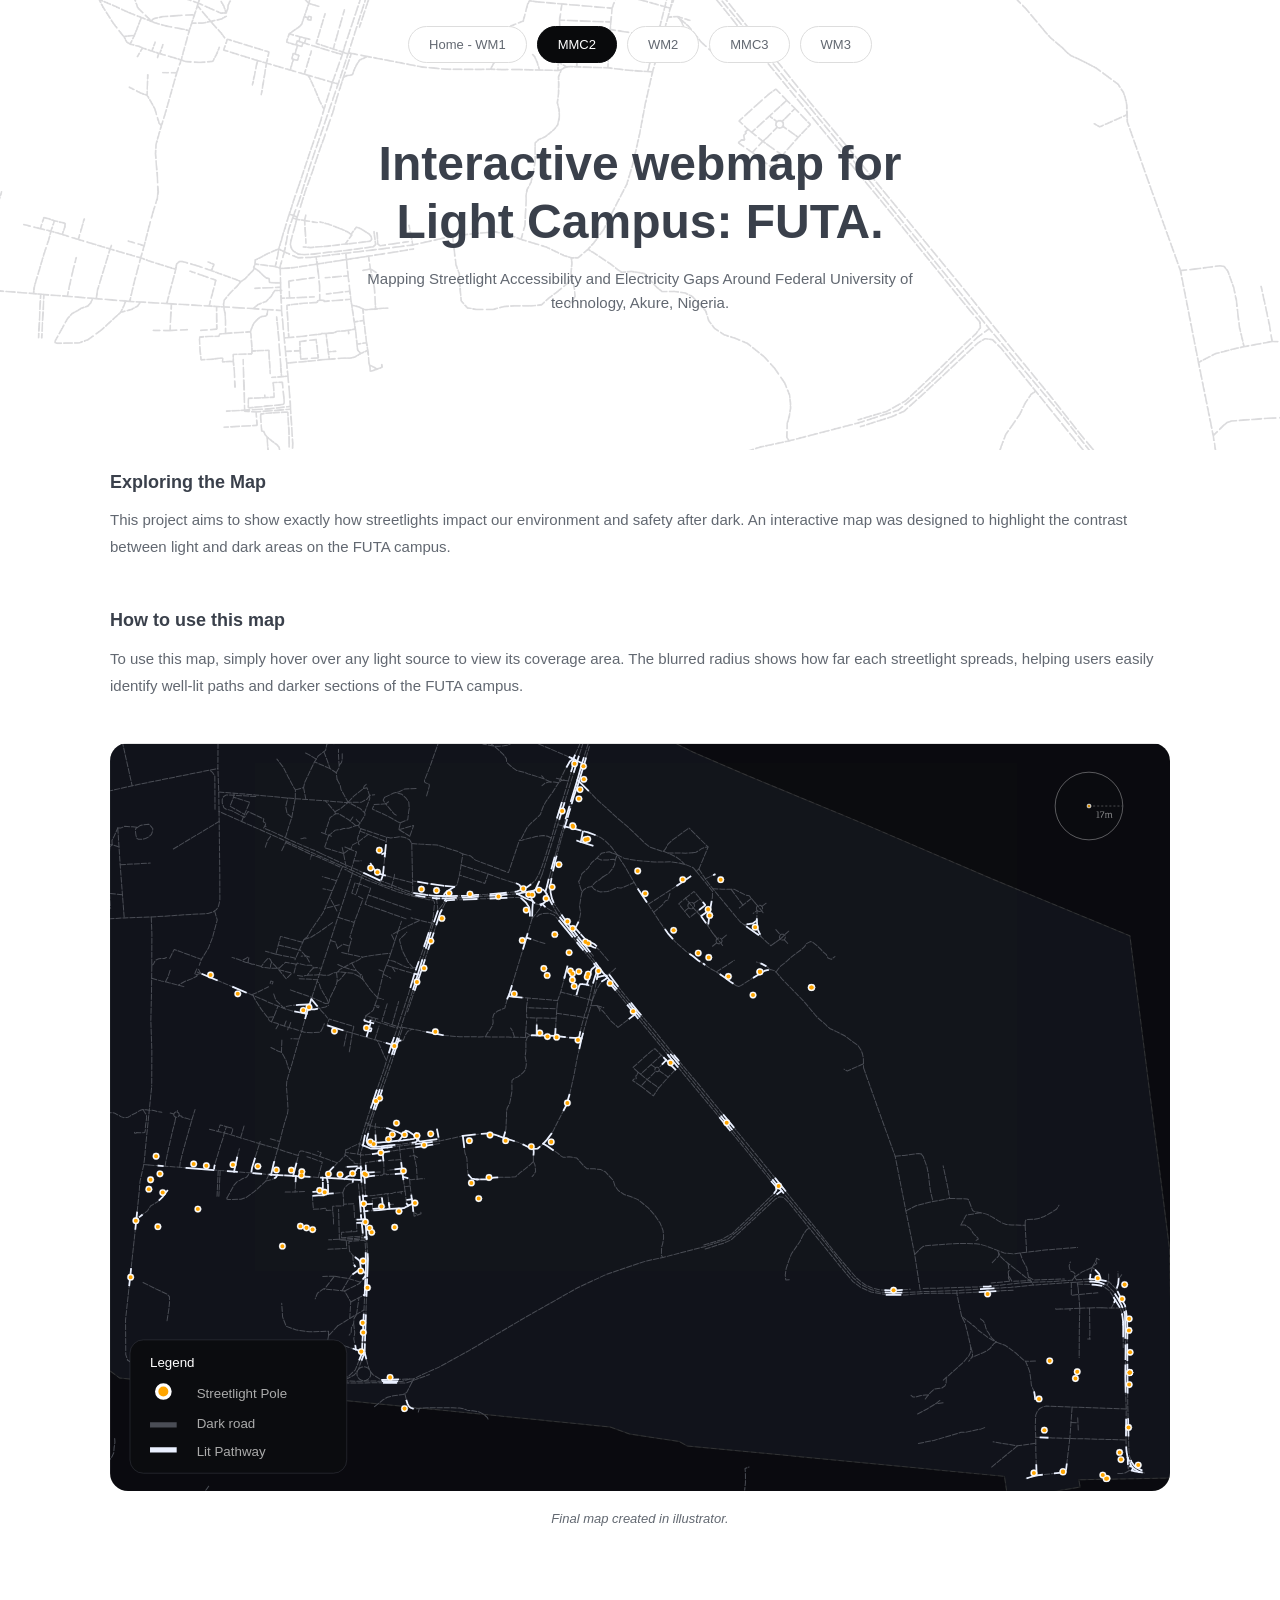
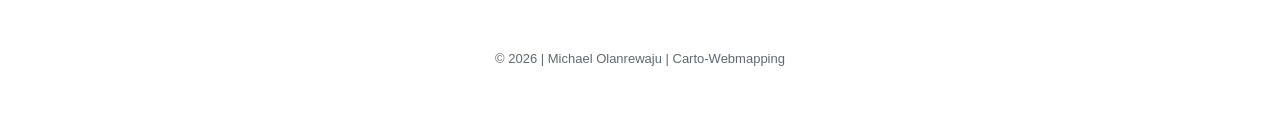
==== commit 190b2da6: "Add new images and styles for map integration - Added mile-12-terminal.png and terminal.png images f" ====
--- a/mmc2.html
+++ b/mmc2.html
@@ -63,3309 +63,3213 @@
 
         <!--Map container-->
         <section class="content-section">
-            <div class="container">
-                <!-- The map container placed inside the legend -->
-                <div class="map-container">
-                    <svg id="Layer_1" data-name="Layer 1" xmlns="http://www.w3.org/2000/svg"
-                        xmlns:xlink="http://www.w3.org/1999/xlink" viewBox="0 0 3179 2245">
-                        <defs>
-                            <clipPath id="clip-path">
-                                <rect x="0.22" y="3.14" width="3178.56" height="2238.71" fill="none" />
-                            </clipPath>
-                        </defs>
-                        <rect id="BG" x="0.19" y="2.7" width="3178.81" height="2242.3" fill="#0b0c0f" />
-                        <g id="Boundary_Area" data-name="Boundary Area">
-                            <g clip-path="url(#clip-path)">
-                                <g>
-                                    <g opacity="0.2">
-                                        <path
-                                            d="M3240.47,2184l-37.8,37.38-19.37-16.93-277.63,5.16,3.79,22-216.81,36.54-10.05-68.7-951.72-91.3-23.55-13.06-149.07-22.73-58.28-21L29.11,1904.54-185,1746.7V-224H1194.13l117.06,45.75L1603.1-46,1748,27.17,1906,95.28,2250.37,238.1l399.25,171.18,409.12,169L3177.5,1516l12.58,626.31Z"
-                                            fill="#222732" stroke="#7d7d7d" stroke-width="3" stroke-dasharray="16 8"
-                                            fill-rule="evenodd" />
-                                    </g>
-                                    <g opacity="0.2">
-                                        <path
-                                            d="M3240.47,2184l-37.8,37.38-19.37-16.93-277.63,5.16,3.79,22-216.81,36.54-10.05-68.7-951.72-91.3-23.55-13.06-149.07-22.73-58.28-21L29.11,1904.54-185,1746.7V-224H1194.13l117.06,45.75L1603.1-46,1748,27.17,1906,95.28,2250.37,238.1l399.25,171.18,409.12,169L3177.5,1516l12.58,626.31Z"
-                                            fill="none" stroke="#7d7d7d" stroke-width="4" />
-                                    </g>
+
+            <!-- The map container placed inside the legend -->
+            <div class="map-container">
+                <svg id="Layer_1" data-name="Layer 1" xmlns="http://www.w3.org/2000/svg"
+                    xmlns:xlink="http://www.w3.org/1999/xlink" viewBox="0 0 3179 2245">
+                    <defs>
+                        <clipPath id="clip-path">
+                            <rect x="0.22" y="3.14" width="3178.56" height="2238.71" fill="none" />
+                        </clipPath>
+                    </defs>
+                    <rect id="BG" x="0.19" y="2.7" width="3178.81" height="2242.3" fill="#0b0c0f" />
+                    <g id="Boundary_Area" data-name="Boundary Area">
+                        <g clip-path="url(#clip-path)">
+                            <g>
+                                <g opacity="0.2">
+                                    <path
+                                        d="M3240.47,2184l-37.8,37.38-19.37-16.93-277.63,5.16,3.79,22-216.81,36.54-10.05-68.7-951.72-91.3-23.55-13.06-149.07-22.73-58.28-21L29.11,1904.54-185,1746.7V-224H1194.13l117.06,45.75L1603.1-46,1748,27.17,1906,95.28,2250.37,238.1l399.25,171.18,409.12,169L3177.5,1516l12.58,626.31Z"
+                                        fill="#222732" stroke="#7d7d7d" stroke-width="3" stroke-dasharray="16 8"
+                                        fill-rule="evenodd" />
+                                </g>
+                                <g opacity="0.2">
+                                    <path
+                                        d="M3240.47,2184l-37.8,37.38-19.37-16.93-277.63,5.16,3.79,22-216.81,36.54-10.05-68.7-951.72-91.3-23.55-13.06-149.07-22.73-58.28-21L29.11,1904.54-185,1746.7V-224H1194.13l117.06,45.75L1603.1-46,1748,27.17,1906,95.28,2250.37,238.1l399.25,171.18,409.12,169L3177.5,1516l12.58,626.31Z"
+                                        fill="none" stroke="#7d7d7d" stroke-width="4" />
                                 </g>
                             </g>
                         </g>
-                        <g id="_17m_circle" data-name="17m circle">
-                            <path d="M2936.34,189H3036" fill="none" stroke="#fff" stroke-dasharray="6.08 6.08" />
-                            <path d="M2943,189.14a6.89,6.89,0,1,1-6.89-6.9A6.9,6.9,0,0,1,2943,189.14Z" fill="#fff"
-                                stroke="#d4d4d4" stroke-linecap="square" stroke-linejoin="bevel" stroke-width="0.51"
-                                fill-rule="evenodd" />
-                            <path d="M2940.13,189A4.09,4.09,0,1,1,2936,185,4.09,4.09,0,0,1,2940.13,189Z" fill="orange"
-                                fill-rule="evenodd" />
-                            <circle cx="2936" cy="189" r="101.5" fill="#0d0f12" fill-opacity="0.41" stroke="#fff" />
-                        </g>
-                        <g id="Darkroad">
-                            <g clip-path="url(#clip-path)">
-                                <g>
-                                    <rect width="3178.56" height="2244.8" fill="none" />
-                                    <path
-                                        d="M101.37,1264.29,90,1314.71l-1.42,15.48-1,15.67L74.79,1469.34,46.58,1729.73l.68,104.3,5.37,16.5"
-                                        fill="none" stroke="#4a4d55" stroke-linecap="round" stroke-linejoin="bevel"
-                                        stroke-width="3" stroke-dasharray="16 5" />
-                                    <path
-                                        d="M123.68,522l1.93,50.23-.37,80.4.18,14.41-.59,38.43-.29,38.63-2.06,88.29,3,92.38-.43,104.48"
-                                        fill="none" stroke="#4a4d55" stroke-linecap="round" stroke-linejoin="bevel"
-                                        stroke-width="3" stroke-dasharray="16 5" />
-                                    <path d="M116.61,1265.8l-15.24-1.51,2.4-19.65,2.39-28.26,11.6-114.69,7.34-72.45"
-                                        fill="none" stroke="#4a4d55" stroke-linecap="round" stroke-linejoin="bevel"
-                                        stroke-width="3" stroke-dasharray="16 5" />
-                                    <path
-                                        d="M14.11,2086l.66,11.44-2.4,15.13-1.09,16-5.66,12.53-10,13.37-8,18.35,1.09,18.78-.44,19.65-7.82,13.38-6.75,2.16L-34,2242.09l-3.47,8-.44,5.62-1.09,7.56"
-                                        fill="none" stroke="#4a4d55" stroke-linecap="round" stroke-linejoin="bevel"
-                                        stroke-width="3" stroke-dasharray="16 5" />
-                                    <path
-                                        d="M171.08,1732.58l5.39-34.38,1.94-19.55-.16-18.34-6.91-7.19-34-15.93-42.17-21.08"
-                                        fill="none" stroke="#4a4d55" stroke-linecap="round" stroke-linejoin="bevel"
-                                        stroke-width="3" stroke-dasharray="16 5" />
-                                    <path d="M88.83,1421.2l24.24-18.84,8.5-13.81,22.07-13.45,15-14.9,13.21-17.58"
-                                        fill="none" stroke="#4a4d55" stroke-linecap="round" stroke-linejoin="bevel"
-                                        stroke-width="3" stroke-dasharray="16 5" />
-                                    <path
-                                        d="M99.2,1099.17l3.26,6,3.26,5,3.28,4.32.86,8.86-1.3,10.56-1.52,9.93-.88,7.56V1160l-1.74,8-8,.86H88.31l-9.14-.86-2.82,4.53-3-4.74"
-                                        fill="none" stroke="#4a4d55" stroke-linecap="round" stroke-linejoin="bevel"
-                                        stroke-width="3" stroke-dasharray="16 5" />
-                                    <path
-                                        d="M-11.32,1109.69l3.46,1.13,3.26-.21,4.79-2.16,4.13.22H8.46l3.47.64,5.67,2.81,5,2.81,5.46,2.37,4.34,3.24,8.93,3,6.08-.65,6.32-.65,5.22-2.59,4.79-3.67,12.18-5.39,6.53-4.54,10.88-5.39,5.88-1.51,9.13,1.07,9.43,1.45,1.9.29,7-.44,7.84,1.51,8.26,2.6,12.88,1.91"
-                                        fill="none" stroke="#4a4d55" stroke-linecap="round" stroke-linejoin="bevel"
-                                        stroke-width="3" stroke-dasharray="16 5" />
-                                    <path
-                                        d="M884.45,1951.77l4.79,20.51,3.47,10.47,4.58,7.56,4.57,3.34,6.53,2.48,9.9.42,9.42-1,4.84-.51,28.83-1.51,30,.23h36.14l21.21.64,10.45,2.27,11.74,4.1,5,1,5.21.48,6.55.6,15.89,2.27,9.35,3.88,9.68,5.51,9.25,8.85,1.88,4.26"
-                                        fill="none" stroke="#4a4d55" stroke-linecap="round" stroke-linejoin="bevel"
-                                        stroke-width="3" stroke-dasharray="16 5" />
-                                    <path d="M924.46,2006.7l3.25-11.15" fill="none" stroke="#4a4d55"
-                                        stroke-linecap="round" stroke-linejoin="bevel" stroke-width="3"
-                                        stroke-dasharray="16 5" />
-                                    <path
-                                        d="M905.08,1917.71l-14.22,28-6.41,6-6.19,2.38-28.51,3.44-17.85,4.55-14.15,8.42L790,1993.28"
-                                        fill="none" stroke="#4a4d55" stroke-linecap="round" stroke-linejoin="bevel"
-                                        stroke-width="3" stroke-dasharray="16 5" />
-                                    <path d="M529.44,1903.43l-31.89,60.65" fill="none" stroke="#4a4d55"
-                                        stroke-linecap="round" stroke-linejoin="bevel" stroke-width="3"
-                                        stroke-dasharray="16 5" />
-                                    <path
-                                        d="M533.32,1913l18.91,1.93,16.93,1.72h54.55l100,2.63,82.22-.38,81.47.76,70.47-25.55"
-                                        fill="none" stroke="#4a4d55" stroke-linecap="round" stroke-linejoin="bevel"
-                                        stroke-width="3" stroke-dasharray="16 5" />
-                                    <path d="M910,1907.91l-5,9.8" fill="none" stroke="#4a4d55" stroke-linecap="round"
-                                        stroke-linejoin="bevel" stroke-width="3" stroke-dasharray="16 5" />
-                                    <path d="M678,1907.78l17.54,5.81,60.62.4,6-.68,113.11,1.49,23.35-7.25" fill="none"
-                                        stroke="#4a4d55" stroke-linecap="round" stroke-linejoin="bevel" stroke-width="3"
-                                        stroke-dasharray="16 5" />
-                                    <path
-                                        d="M781.35,1897.57l.91-6.38-1.1-6.27-3-5.76-4.33-4.3-5.42-2.88-6-1.2-6.1.59-5.68,2.3-4.76,3.83-3.81,5.83-1.65,6.75.68,6.89,2.92,6.31,4.85,5,6.25,3.13,7,1.9,6.26-2.17,5.7-3.08,4.47-4.68Z"
-                                        fill="none" stroke="#4a4d55" stroke-linecap="round" stroke-linejoin="bevel"
-                                        stroke-width="3" stroke-dasharray="16 5" />
-                                    <path d="M516.41,1911.27l16.91,1.72" fill="none" stroke="#4a4d55"
-                                        stroke-linecap="round" stroke-linejoin="bevel" stroke-width="3"
-                                        stroke-dasharray="16 5" />
-                                    <path d="M910.4,1907.2l-.36.71" fill="none" stroke="#4a4d55" stroke-linecap="round"
-                                        stroke-linejoin="bevel" stroke-width="3" stroke-dasharray="16 5" />
-                                    <path
-                                        d="M759.53,1747.54l-3.23,62.91,1.15,15.5-21.82,54.11-22.69,21.37-22.68.28-34.76,1.7-42.77.86"
-                                        fill="none" stroke="#4a4d55" stroke-linecap="round" stroke-linejoin="bevel"
-                                        stroke-width="3" stroke-dasharray="16 5" />
-                                    <path
-                                        d="M758.62,1206.4l-7.54,26,.19,5.75.78,23.5,0,7.56.23,5.79.57,14,.86,21.72,4.73,48.91,2.31,23.87,2,20.9,2.27,23.4,2.77,28.65,1.59,25,.33,5.13,3.87,61L771,1612l-2.18,59.58-2.17,67.34-3,88.5"
-                                        fill="none" stroke="#4a4d55" stroke-linecap="round" stroke-linejoin="bevel"
-                                        stroke-width="3" stroke-dasharray="16 5" />
-                                    <path d="M757.45,1826l-20.32-7.14-27.85-8.63-23.5-10.36-26.55-2.59-7.4.86"
-                                        fill="none" stroke="#4a4d55" stroke-linecap="round" stroke-linejoin="bevel"
-                                        stroke-width="3" stroke-dasharray="16 5" />
-                                    <path d="M730.6,1741.1l3.49,28.07L731,1786.86l5.23,23.32.87,8.63" fill="none"
-                                        stroke="#4a4d55" stroke-linecap="round" stroke-linejoin="bevel" stroke-width="3"
-                                        stroke-dasharray="16 5" />
-                                    <path d="M682.92,1748l-27.61,29.8-3.47,20.29-23.08,8.63" fill="none"
-                                        stroke="#4a4d55" stroke-linecap="round" stroke-linejoin="bevel" stroke-width="3"
-                                        stroke-dasharray="16 5" />
-                                    <path d="M739.42,1713.7l-7.51,11.86-1.31,15.54-6.53,12.09-.87,15.11-6.09,7.77"
-                                        fill="none" stroke="#4a4d55" stroke-linecap="round" stroke-linejoin="bevel"
-                                        stroke-width="3" stroke-dasharray="16 5" />
-                                    <path
-                                        d="M703.5,1643.43l44.36-22.22,3.36-4.21,15.07-18.79-2.55,56.39-2.07,45.58-2.14,47.36"
-                                        fill="none" stroke="#4a4d55" stroke-linecap="round" stroke-linejoin="bevel"
-                                        stroke-width="3" stroke-dasharray="16 5" />
-                                    <path d="M682.92,1748,719,1726.06l20.38-12.36,22.25-13.52" fill="none"
-                                        stroke="#4a4d55" stroke-linecap="round" stroke-linejoin="bevel" stroke-width="3"
-                                        stroke-dasharray="16 5" />
-                                    <path
-                                        d="M719,1726.06l3-49.73-18.53-32.9-7.61-.76-52.61-5.27-3.13-.33-18.06,13.16-6.64,16.8"
-                                        fill="none" stroke="#4a4d55" stroke-linecap="round" stroke-linejoin="bevel"
-                                        stroke-width="3" stroke-dasharray="16 5" />
-                                    <path d="M739.42,1713.7l7.32-50.24" fill="none" stroke="#4a4d55"
-                                        stroke-linecap="round" stroke-linejoin="bevel" stroke-width="3"
-                                        stroke-dasharray="16 5" />
-                                    <path d="M722,1676.33l24.71-12.87,17-8.86" fill="none" stroke="#4a4d55"
-                                        stroke-linecap="round" stroke-linejoin="bevel" stroke-width="3"
-                                        stroke-dasharray="16 5" />
-                                    <path d="M695.89,1642.67l21.19-36,5.86-10L743.75,1582l9.27-.37" fill="none"
-                                        stroke="#4a4d55" stroke-linecap="round" stroke-linejoin="bevel" stroke-width="3"
-                                        stroke-dasharray="16 5" />
-                                    <path d="M751.22,1617l-34.14-10.33-43.91-7.74-29.89,38.47" fill="none"
-                                        stroke="#4a4d55" stroke-linecap="round" stroke-linejoin="bevel" stroke-width="3"
-                                        stroke-dasharray="16 5" />
-                                    <path d="M673.17,1598.93l-35.24.79" fill="none" stroke="#4a4d55"
-                                        stroke-linecap="round" stroke-linejoin="bevel" stroke-width="3"
-                                        stroke-dasharray="16 5" />
-                                    <path
-                                        d="M718.2,1522.78l-1.75-20.51.11-7.13,15.24-1.7,11.69-.83,16-.6,5.29,0,1,16.24,1.09,16.62.23,17.7.42,29.25-.42,12.41-.44,6.15-.33,7.88"
-                                        fill="none" stroke="#4a4d55" stroke-linecap="round" stroke-linejoin="bevel"
-                                        stroke-width="3" stroke-dasharray="16 5" />
-                                    <path
-                                        d="M766.62,1590.33l-3.82-2.81-9.78-5.94-1.2-10-1.31-10.79-1-5.82-3.49-4.55-10-7.54-8-6.59-4.13-5.18-1.63-4.54-3.58-.86-.44-2.9"
-                                        fill="none" stroke="#4a4d55" stroke-linecap="round" stroke-linejoin="bevel"
-                                        stroke-width="3" stroke-dasharray="16 5" />
-                                    <path d="M728,1536.26l.56,10,1.41,14.87,4.9,8.54" fill="none" stroke="#4a4d55"
-                                        stroke-linecap="round" stroke-linejoin="bevel" stroke-width="3"
-                                        stroke-dasharray="16 5" />
-                                    <path d="M769.39,1481.5l-35.95,4.3-45.55,2.53-32.15,1.8" fill="none"
-                                        stroke="#4a4d55" stroke-linecap="round" stroke-linejoin="bevel" stroke-width="3"
-                                        stroke-dasharray="16 5" />
-                                    <path
-                                        d="M739.52,1439.13l15.45-.65,2.73,26.22.76,10.26-1.53,3.13-7.95,1-19.8,1.72-17.08,1.84L696.86,1484l-2.5-.65.12-11.44.21-4.64,17-.65,12.19-.76,15.46-.65,1.25-.26-1.15-18.52-.7-7.22Z"
-                                        fill="none" stroke="#4a4d55" stroke-linecap="round" stroke-linejoin="bevel"
-                                        stroke-width="3" stroke-dasharray="16 5" />
-                                    <path d="M723.85,1465.89l-.21-4.21" fill="none" stroke="#4a4d55"
-                                        stroke-linecap="round" stroke-linejoin="bevel" stroke-width="3"
-                                        stroke-dasharray="16 5" />
-                                    <path
-                                        d="M733.53,1422.94l-1.94-31.51-.44-9.72-15.79.55-12.61.74-1.75-.21-.44,5.18-32.86,1.18.12,12.42,1.85,17.7,1.08,27.84"
-                                        fill="none" stroke="#4a4d55" stroke-linecap="round" stroke-linejoin="bevel"
-                                        stroke-width="3" stroke-dasharray="16 5" />
-                                    <path d="M765,1427.87l-11.36.83-16.92,1.2" fill="none" stroke="#4a4d55"
-                                        stroke-linecap="round" stroke-linejoin="bevel" stroke-width="3"
-                                        stroke-dasharray="16 5" />
-                                    <path d="M752.68,1417.76l1,10.94" fill="none" stroke="#4a4d55"
-                                        stroke-linecap="round" stroke-linejoin="bevel" stroke-width="3"
-                                        stroke-dasharray="16 5" />
-                                    <path d="M910.35,1408l1.09,5.19.32,5.83,6.32-1.74,5.43-2" fill="none"
-                                        stroke="#4a4d55" stroke-linecap="round" stroke-linejoin="bevel" stroke-width="3"
-                                        stroke-dasharray="16 5" />
-                                    <path
-                                        d="M762.76,1404.47l9.62-.84,20.23-1.74,13.18-1.18,20.44-2.28,4.37-.32,8.09-.63,26.28-1.85h10.24l8.48-1.72,8.38-4.92,2.6-1.56"
-                                        fill="none" stroke="#4a4d55" stroke-linecap="round" stroke-linejoin="bevel"
-                                        stroke-width="3" stroke-dasharray="16 5" />
-                                    <path
-                                        d="M781.16,1884.92l7.22,9.34,25.46,15.86,84.73-2.57,11.83-.36,26.38-13.27,49.83-22,91.41-50.51,168.21-99.29,156.25-88.5,83.18-38.57,42.62-14.8,77.55-26.09,51.82-11.11.91-.2,124.18-32.24,69.63-22.36,38.7-32.06,38.71-36,7.31-7.83,25.26-24,30.73-29.6,21.18-15.6"
-                                        fill="none" stroke="#4a4d55" stroke-linecap="round" stroke-linejoin="bevel"
-                                        stroke-width="3" stroke-dasharray="16 5" />
-                                    <path
-                                        d="M412.43,1900l76.73,1.65,40.28,1.74,99.86,4.3,48.66,0,31.61,0,23.53-13,12.73-17.31,5.11-16.37,12.63-33.69,9.08,34.69,3.48,12.42,2,4.61"
-                                        fill="none" stroke="#4a4d55" stroke-linecap="round" stroke-linejoin="bevel"
-                                        stroke-width="3" stroke-dasharray="16 5" />
-                                    <path d="M708.4,1491.36,688,1490.18l-.06-1.85-2.45-89.78" fill="none"
-                                        stroke="#4a4d55" stroke-linecap="round" stroke-linejoin="bevel" stroke-width="3"
-                                        stroke-dasharray="16 5" />
-                                    <path d="M769.72,1486.63l-61.32,4.73,1.64,24-58.55,3.34" fill="none"
-                                        stroke="#4a4d55" stroke-linecap="round" stroke-linejoin="bevel" stroke-width="3"
-                                        stroke-dasharray="16 5" />
-                                    <path
-                                        d="M1259.28,517.67V506l-2.61-13.81-8.26-12.53-14.36-13.8-6.54-2.16-14.36-.44L1075,468.89l-65.51,2.81-19.58,38.85-49.4,151.31-48.09,144"
-                                        fill="none" stroke="#4a4d55" stroke-linecap="round" stroke-linejoin="bevel"
-                                        stroke-width="3" stroke-dasharray="16 5" />
-                                    <path
-                                        d="M908.13,449.26l16,2.69,24,3.56,26.87,2.8,25.35.54,21.22.55,23.06-.88,33.18-.86,20-1.83,32.33-1.94,37-3,26.22-2.05,23.83-2.81,18.28-6.58,13.92-5.94,13.6-9.93,12.85-11.86,10.34-18.15,9.57-24.27,7.82-23,8.6-27.41,8.93-28.05,2.4-5.73,6.08-21.58,5.34-20.19,12.73-40.58,6.19-20.4,10-33.34,10.63-35.21L1386,75.41l3-14.46.33-6.48.39-6.88,8.42-19.66,4.57-9.72,5.11-12.42,1.64-5.93"
-                                        fill="none" stroke="#4a4d55" stroke-linecap="round" stroke-linejoin="bevel"
-                                        stroke-width="3" stroke-dasharray="16 5" />
-                                    <path d="M1007.91,466l-11.5,20-12.84,16.84" fill="none" stroke="#4a4d55"
-                                        stroke-linecap="round" stroke-linejoin="bevel" stroke-width="3"
-                                        stroke-dasharray="16 5" />
-                                    <path d="M1000.33,458.85l2.72-6.36,7.84-8.1L1028,434.25l4.79-3.13" fill="none"
-                                        stroke="#4a4d55" stroke-linecap="round" stroke-linejoin="bevel" stroke-width="3"
-                                        stroke-dasharray="16 5" />
-                                    <path
-                                        d="M1252.76-5.53l-21.32,4.32-17,2.15-11.33.43L1191.83,7l-11.33,1.3-12.18,1.3h-15.66l-32.21-6.06-16.54-7.33-14.36-2.6-7.39-3.44-6.54-3.89-14.36-3-10.45-.44L1043-19.36l-7.84-.42L1023-20.22l-7.84,1.74-8.69,4.32"
-                                        fill="none" stroke="#4a4d55" stroke-linecap="round" stroke-linejoin="bevel"
-                                        stroke-width="3" stroke-dasharray="16 5" />
-                                    <path
-                                        d="M1323.49,285.1l-11.1-5.29-13.06-2.16-22.2,3-32.21,8.21-9.14,2.58-8.07.65-1.84,5.4L1195,388.79l-99-37.6-14-12-23.5-6.47"
-                                        fill="none" stroke="#4a4d55" stroke-linecap="round" stroke-linejoin="bevel"
-                                        stroke-width="3" stroke-dasharray="16 5" />
-                                    <path
-                                        d="M1301.18,107l-37.53-11.55-10-2.91-8.93-3.89L1219,82.2l-9.57-6.91-15.56-13.16L1189.33,56l-.55-9.07-7.94-11.11-13.71-13.39L1152.66,9.58,1136.12-2.07l-12.41-10.58L1111-23.88l-6.31-6"
-                                        fill="none" stroke="#4a4d55" stroke-linecap="round" stroke-linejoin="bevel"
-                                        stroke-width="3" stroke-dasharray="16 5" />
-                                    <path
-                                        d="M1126.11,881.06l1.41-2.86,3.15-6.32,8.89-12.09.8-1.07,5.66-9.4,3-10.35-1-16.2,3.27-9.93,5.82-4.75,5.18-4.2,21.75-8.75.9-3.39,5.86-22.18,1.13-4.32,3.42-6.31"
-                                        fill="none" stroke="#4a4d55" stroke-linecap="round" stroke-linejoin="bevel"
-                                        stroke-width="3" stroke-dasharray="16 5" />
-                                    <path
-                                        d="M1265.9,526.29l-17,57.62-48.51,160.25-1.63,5.22-1.79,4.59-1.52,5,10.28,1.67,8.21.76,39.06,3.35,89.44,7.66"
-                                        fill="none" stroke="#4a4d55" stroke-linecap="round" stroke-linejoin="bevel"
-                                        stroke-width="3" stroke-dasharray="16 5" />
-                                    <path d="M1235.46,439.43l-3.16-6.69-4-6.8-6.7-3.78-5.48-2.16-4.21-.6" fill="none"
-                                        stroke="#4a4d55" stroke-linecap="round" stroke-linejoin="bevel" stroke-width="3"
-                                        stroke-dasharray="16 5" />
-                                    <path d="M1221.51,452.26l26.4,14,18.64,7" fill="none" stroke="#4a4d55"
-                                        stroke-linecap="round" stroke-linejoin="bevel" stroke-width="3"
-                                        stroke-dasharray="16 5" />
-                                    <path
-                                        d="M1389.81,47.59,1383.1,52l-3.7,2.91-14.79,25.47-13.85,28.09-5.3,10.76-17.85,28.07-20.44,28.49-7.4,13.81-6.1,15.54-2.62,9.06-15.66,15.11-12.62,11.22-10.89,11.23-6.08,11.65-12.71,24.34-5.38,4.37"
-                                        fill="none" stroke="#4a4d55" stroke-linecap="round" stroke-linejoin="bevel"
-                                        stroke-width="3" stroke-dasharray="16 5" />
-                                    <path
-                                        d="M1414.55,885.7l-8.7-.55-32.53-2-38.41-4.64-55.36-1.7L1268,876.4l-6.63.55-4.86,1.9-4.64,3.07-6,1.51"
-                                        fill="none" stroke="#4a4d55" stroke-linecap="round" stroke-linejoin="bevel"
-                                        stroke-width="3" stroke-dasharray="16 5" />
-                                    <path d="M1261.38,877l-14.72-8.63,2.61-35.5" fill="none" stroke="#4a4d55"
-                                        stroke-linecap="round" stroke-linejoin="bevel" stroke-width="3"
-                                        stroke-dasharray="16 5" />
-                                    <path
-                                        d="M1291.88,437.59l-8.16-.29-7.79,2.45-4.56,3.05-5.31,6.46-2.74,7.87.16,8.32,3.07,7.76,1.9,2.66,7.35,6,9.12,2.66,8.66-.7,2.32-.94,7.48-4.76,5.23-7.14,2.24-8.52-1.06-8.76-4.17-7.74-6.13-5.35Z"
-                                        fill="none" stroke="#4a4d55" stroke-linecap="round" stroke-linejoin="bevel"
-                                        stroke-width="3" stroke-dasharray="16 5" />
-                                    <path d="M1268.45,475.87l-1.62,19.55-.47,15.24-.46,15.63" fill="none"
-                                        stroke="#4a4d55" stroke-linecap="round" stroke-linejoin="bevel" stroke-width="3"
-                                        stroke-dasharray="16 5" />
-                                    <path d="M1265.9,526.29l20.84-26.42,3.83-6.1,3-10" fill="none" stroke="#4a4d55"
-                                        stroke-linecap="round" stroke-linejoin="bevel" stroke-width="3"
-                                        stroke-dasharray="16 5" />
-                                    <path
-                                        d="M1397.9,758.78l4.25-14.57,4.35-15.44,3-5.4,3.8-.29,10.89.84,6.08.54,15.24,6.36,8.55-28.31,5.81-16.36,2.94-10.16-3.41-3.94-2.91-3.39L1448,656.47l-15.67-18.79-18.71-23.41-13.18-16.08-54.5-66.27-13.06-15.11-10-4.32-7.82-2.15-15.67.86-12.19,3.89-7,6"
-                                        fill="none" stroke="#4a4d55" stroke-linecap="round" stroke-linejoin="bevel"
-                                        stroke-width="3" stroke-dasharray="16 5" />
-                                    <path d="M1295.9,482.85l9.63,9.08,15.07,9.12,21.18,12.08" fill="none"
-                                        stroke="#4a4d55" stroke-linecap="round" stroke-linejoin="bevel" stroke-width="3"
-                                        stroke-dasharray="16 5" />
-                                    <path d="M1437.6-61.34l-4.53,16.43L1401.6,53.83l-58.87,191-2.06,6.31-44.5,141.82"
-                                        fill="none" stroke="#4a4d55" stroke-linecap="round" stroke-linejoin="bevel"
-                                        stroke-width="3" stroke-dasharray="16 5" />
-                                    <path d="M1321.41,116.85l-11.31-5-8.92-4.85-1.51-2.35-2.84-4.45-2.58-1.78"
-                                        fill="none" stroke="#4a4d55" stroke-linecap="round" stroke-linejoin="bevel"
-                                        stroke-width="3" stroke-dasharray="16 5" />
-                                    <path d="M1345.46,119.22l-13.6-2.58-10.45.21-5.76.11L1304,120.84l-8.37,7.3"
-                                        fill="none" stroke="#4a4d55" stroke-linecap="round" stroke-linejoin="bevel"
-                                        stroke-width="3" stroke-dasharray="16 5" />
-                                    <path d="M1341.78,513.13l-32-59.46" fill="none" stroke="#4a4d55"
-                                        stroke-linecap="round" stroke-linejoin="bevel" stroke-width="3"
-                                        stroke-dasharray="16 5" />
-                                    <path d="M1317.94,399.4l39.27-143,2.5-7,41.89-138.7,14-50.22L1447.35-40,1452-54.8"
-                                        fill="none" stroke="#4a4d55" stroke-linecap="round" stroke-linejoin="bevel"
-                                        stroke-width="3" stroke-dasharray="16 5" />
-                                    <path
-                                        d="M1449.91,638.77,1406.62,585l-17.2-23.53-25.9-32.6-22-32.37-9.15-13.6-7-16-4.14-19-.65-21.81,4.57-27.19,10.88-47.48,18.07-66.27,9.14-31.3,1.18-3.41,11.87-40.19,15.23-51.81L1406.75,115l16.61-55.82,14.36-48.56"
-                                        fill="none" stroke="#4a4d55" stroke-linecap="round" stroke-linejoin="bevel"
-                                        stroke-width="3" stroke-dasharray="16 5" />
-                                    <path
-                                        d="M1334.91,878.46l3.22-52.9.92-15.33,1.18-13.32,2.18-24.53,9.36-25.48,19.81-76.62"
-                                        fill="none" stroke="#4a4d55" stroke-linecap="round" stroke-linejoin="bevel"
-                                        stroke-width="3" stroke-dasharray="16 5" />
-                                    <path d="M1339.05,810.23l47.59,7.35,34.58,5.33,10.24,1.57" fill="none"
-                                        stroke="#4a4d55" stroke-linecap="round" stroke-linejoin="bevel" stroke-width="3"
-                                        stroke-dasharray="16 5" />
-                                    <path d="M1374.47,113.8l-11-2-12.76-3.31-12.33-3" fill="none" stroke="#4a4d55"
-                                        stroke-linecap="round" stroke-linejoin="bevel" stroke-width="3"
-                                        stroke-dasharray="16 5" />
-                                    <path d="M1363.52,111.77l-10.45.87-7.61,6.58" fill="none" stroke="#4a4d55"
-                                        stroke-linecap="round" stroke-linejoin="bevel" stroke-width="3"
-                                        stroke-dasharray="16 5" />
-                                    <path d="M1446.11,772.26l-9.59-2.68-38.62-10.8-46.13-11.88" fill="none"
-                                        stroke="#4a4d55" stroke-linecap="round" stroke-linejoin="bevel" stroke-width="3"
-                                        stroke-dasharray="16 5" />
-                                    <path
-                                        d="M1389.42,561.5l5.61-6.88,2.66-3.28,9.58-19.42,4.35-22.44-3.5-19.86,4.79-30.66,2.62-12.08-5.65-16-4.41-16.49"
-                                        fill="none" stroke="#4a4d55" stroke-linecap="round" stroke-linejoin="bevel"
-                                        stroke-width="3" stroke-dasharray="16 5" />
-                                    <path d="M1133.89,392.83l35.53,13,42.46,13.53" fill="none" stroke="#4a4d55"
-                                        stroke-linecap="round" stroke-linejoin="bevel" stroke-width="3"
-                                        stroke-dasharray="16 5" />
-                                    <path
-                                        d="M1053,365.94l36.16,12,36,12,8.7,2.89-7.13,21.06-2.48,7.35L1100,413.17l-39-13-13.16-4.38"
-                                        fill="none" stroke="#4a4d55" stroke-linecap="round" stroke-linejoin="bevel"
-                                        stroke-width="3" stroke-dasharray="16 5" />
-                                    <path
-                                        d="M905,301.39l23.52,1.74,52.21,2.8,28.72,8.85,32,9.93,17,8-4.35,25-1.08,8.21L1050.16,383l-2.36,12.82-1.12,5.74-6.1,23.95-7.83,5.62-33.07-3.23-46.36-6.26L920,415.36l-12.64-1.7"
-                                        fill="none" stroke="#4a4d55" stroke-linecap="round" stroke-linejoin="bevel"
-                                        stroke-width="3" stroke-dasharray="16 5" />
-                                    <path d="M1248.87,583.91,1305,601.59" fill="none" stroke="#4a4d55"
-                                        stroke-linecap="round" stroke-linejoin="bevel" stroke-width="3"
-                                        stroke-dasharray="16 5" />
-                                    <path d="M1338.13,825.56l-58.13-1-30.19-.51-.87-30.45,91.29,3.33" fill="none"
-                                        stroke="#4a4d55" stroke-linecap="round" stroke-linejoin="bevel" stroke-width="3"
-                                        stroke-dasharray="16 5" />
-                                    <path d="M1248.94,793.58l4-28.86" fill="none" stroke="#4a4d55"
-                                        stroke-linecap="round" stroke-linejoin="bevel" stroke-width="3"
-                                        stroke-dasharray="16 5" />
-                                    <path d="M1279.55,876.76l.45-52.22" fill="none" stroke="#4a4d55"
-                                        stroke-linecap="round" stroke-linejoin="bevel" stroke-width="3"
-                                        stroke-dasharray="16 5" />
-                                    <path d="M1468.86,676.2l-21.78-30.54L1413.24,604l-71.46-90.86" fill="none"
-                                        stroke="#4a4d55" stroke-linecap="round" stroke-linejoin="bevel" stroke-width="3"
-                                        stroke-dasharray="16 5" />
-                                    <path
-                                        d="M742.57,1232.67l4.67-22.23,1.53-9.4,2.94-10.25,2-6,1.68-7,4.25-13.37,6.08-20.19,1.82-5.47,3.62-10.93,4.36-14.14,7.24-20.75,2.82-8,11-33.57,11.76-34.76,14.36-41.65,6.52-22.67,13.06-41.66"
-                                        fill="none" stroke="#4a4d55" stroke-linecap="round" stroke-linejoin="bevel"
-                                        stroke-width="3" stroke-dasharray="16 5" />
-                                    <path d="M745,1322.35l3.15,31.74,2,26.54,2.19,26.34.42,10.79" fill="none"
-                                        stroke="#4a4d55" stroke-linecap="round" stroke-linejoin="bevel" stroke-width="3"
-                                        stroke-dasharray="16 5" />
-                                    <path
-                                        d="M988.69,1201.16l-34.56,5.72-27.47,4.24-18.11,2.81-10.73,1.65-9.34,1.45-10.08,1.55-8.58,1.32-10.24,1.59-6.93,1.07-15.46,2.38-13.86,2.15-6.26,1-7.52,1.17-17.64,2.71-16.17,2.5-13,.91-10,.5"
-                                        fill="none" stroke="#4a4d55" stroke-linecap="round" stroke-linejoin="bevel"
-                                        stroke-width="3" stroke-dasharray="16 5" />
-                                    <path
-                                        d="M758.42,1359.7l8.18-.81,23.19-1.9,22.73-3.13,10.89-.75,1.74-1.5,7.75,0,5.47-.49,7.06-.24,4.41-1.69,3.12-1.35,12.3-.81,7.54-1,12.24-2.36,1.25,9.15L888,1370.7l1.31,10.58,5.33,6.15,12.62-5.72,2.06,21.48,1,4.85,8.49,4,4.67,3.25,9.36-3.46-.55-4.43"
-                                        fill="none" stroke="#4a4d55" stroke-linecap="round" stroke-linejoin="bevel"
-                                        stroke-width="3" stroke-dasharray="16 5" />
-                                    <path
-                                        d="M766.6,1358.89l-3.45-57.31,13-1.83,16.44-1.74,18.71-1.3,4-.1,2.45-1,.12-1.51,3.63-1.84"
-                                        fill="none" stroke="#4a4d55" stroke-linecap="round" stroke-linejoin="bevel"
-                                        stroke-width="3" stroke-dasharray="16 5" />
-                                    <path
-                                        d="M781.54,1144.62l-.87,3.62-1.43,5.86-2.84,10.46-5.55,20.19-1.52,8.42,2.08,7.34,3,4.1,8.83,5.62,10.75,1.06,19.7-1.39L836.8,1207l17-1.51,17.51-2,38.31-5.2,7.61-1.07,4.14-4.1-2-13.81-.86-8.63"
-                                        fill="none" stroke="#4a4d55" stroke-linecap="round" stroke-linejoin="bevel"
-                                        stroke-width="3" stroke-dasharray="16 5" />
-                                    <path d="M782.07,1142.87l8.16-26.11,5.55-18" fill="none" stroke="#4a4d55"
-                                        stroke-linecap="round" stroke-linejoin="bevel" stroke-width="3"
-                                        stroke-dasharray="16 5" />
-                                    <path
-                                        d="M792.52,1197.58l13,1.09,14.59-1.51,15-.86,15.67-1.94,16.33-1.95L878.91,1176l-1.43-1-5.76-4L860.94,1166l-8.7-3.25-15.67-5.94L822.21,1153"
-                                        fill="none" stroke="#4a4d55" stroke-linecap="round" stroke-linejoin="bevel"
-                                        stroke-width="3" stroke-dasharray="16 5" />
-                                    <path d="M829.28,952.39l-8-15.55-6.1-15.1-6.74-15.32-5.66-11.67L800,891.44"
-                                        fill="none" stroke="#4a4d55" stroke-linecap="round" stroke-linejoin="bevel"
-                                        stroke-width="3" stroke-dasharray="16 5" />
-                                    <path
-                                        d="M809.05,1062.26l7.17-21.91,6.75-19.74,5.23-13.83,8.92-26.55L845.93,955l5.76-21.16,7.84-24.6,4.35-13.83,6.1-3,5.34-.44,4.78-1.51,3.27-9.29,3.79-7.77,5.67-8.84,9.25-4,3.88-2.39"
-                                        fill="none" stroke="#4a4d55" stroke-linecap="round" stroke-linejoin="bevel"
-                                        stroke-width="3" stroke-dasharray="16 5" />
-                                    <path d="M821.56,1292.23l-.11-25.57-2.34-22-.49-4.58L817.07,1228l-1.81-13"
-                                        fill="none" stroke="#4a4d55" stroke-linecap="round" stroke-linejoin="bevel"
-                                        stroke-width="3" stroke-dasharray="16 5" />
-                                    <path d="M846.49,898.42l15.21-43.16" fill="none" stroke="#4a4d55"
-                                        stroke-linecap="round" stroke-linejoin="bevel" stroke-width="3"
-                                        stroke-dasharray="16 5" />
-                                    <path
-                                        d="M1245.91,883.43l-16.76-.65-16-.39-37.83-.91-30.22.13-19-.55-19.6.32-59.06-.32L1003.26,877l-38.18-7.45L906,858.16l-28-5.38-5.12-1"
-                                        fill="none" stroke="#4a4d55" stroke-linecap="round" stroke-linejoin="bevel"
-                                        stroke-width="3" stroke-dasharray="16 5" />
-                                    <path d="M885,1343.74l-1.9-12.53-2.71-18.47-1.75-11.44-1.63-10.46" fill="none"
-                                        stroke="#4a4d55" stroke-linecap="round" stroke-linejoin="bevel" stroke-width="3"
-                                        stroke-dasharray="16 5" />
-                                    <path d="M878.68,1301.3l12,2.81,7.94,3.89,1.52,20.4,4.47,35,.55,4.85,2.17,13.49"
-                                        fill="none" stroke="#4a4d55" stroke-linecap="round" stroke-linejoin="bevel"
-                                        stroke-width="3" stroke-dasharray="16 5" />
-                                    <path d="M908.55,1213.93l3.42,23,7,32.58,1.76,27,.65,11.65" fill="none"
-                                        stroke="#4a4d55" stroke-linecap="round" stroke-linejoin="bevel" stroke-width="3"
-                                        stroke-dasharray="16 5" />
-                                    <path d="M923.51,1172.12l.65,5.62.88,14.46,4.13,3.23,50.05-7.24" fill="none"
-                                        stroke="#4a4d55" stroke-linecap="round" stroke-linejoin="bevel" stroke-width="3"
-                                        stroke-dasharray="16 5" />
-                                    <path
-                                        d="M1058.22,1178.33l6.22,51.25,5.87,15.74,1.77,32.08,1.77,16.32,10.92,12.45,16.11,2.73"
-                                        fill="none" stroke="#4a4d55" stroke-linecap="round" stroke-linejoin="bevel"
-                                        stroke-width="3" stroke-dasharray="16 5" />
-                                    <path
-                                        d="M1100.88,1308.9h29.4l20-5.26,19.41-1.17h29.4l17.64-1.75,13.21-12.17,15-11.15,18.8-15.75,5.89-7v-12.83l1.17-15.16L1270,1217"
-                                        fill="none" stroke="#4a4d55" stroke-linecap="round" stroke-linejoin="bevel"
-                                        stroke-width="3" stroke-dasharray="16 5" />
-                                    <path d="M774.88,863.45l-2.71-1.07,2.17-9.49,3.38.86" fill="none" stroke="#4a4d55"
-                                        stroke-linecap="round" stroke-linejoin="bevel" stroke-width="3"
-                                        stroke-dasharray="16 5" />
-                                    <path d="M1213.13,882.39l-4.33-14.07-4.25-9.6-3.47-3.9" fill="none" stroke="#4a4d55"
-                                        stroke-linecap="round" stroke-linejoin="bevel" stroke-width="3"
-                                        stroke-dasharray="16 5" />
-                                    <path d="M1246.66,868.32l-.75,15.11" fill="none" stroke="#4a4d55"
-                                        stroke-linecap="round" stroke-linejoin="bevel" stroke-width="3"
-                                        stroke-dasharray="16 5" />
-                                    <path d="M1269.63,1254.65l4.89,10.71,2,20.09-6.31,10.35-4.35,4.53" fill="none"
-                                        stroke="#4a4d55" stroke-linecap="round" stroke-linejoin="bevel" stroke-width="3"
-                                        stroke-dasharray="16 5" />
-                                    <path
-                                        d="M1180.31,1184.1l7.17-26,.65-18.77,1.3-24.62-.21-8.19,1.73-10.79,7.19-13.6,3.47-15.76,3.93-22-.23-19.65.23-12.51,6.08-5.82,11.54-5,8.49-6.7,8-6.89,5.87-7.78,2-8.63,1.09-7.35-.86-11.65-2.84-11.65,2.18-16.63.22-16-.22-13.81,4.78-12.41"
-                                        fill="none" stroke="#4a4d55" stroke-linecap="round" stroke-linejoin="bevel"
-                                        stroke-width="3" stroke-dasharray="16 5" />
-                                    <path d="M836.84,1384.19l13.43-.88" fill="none" stroke="#4a4d55"
-                                        stroke-linecap="round" stroke-linejoin="bevel" stroke-width="3"
-                                        stroke-dasharray="16 5" />
-                                    <path d="M838.7,1397.48l-1.86-13.29-3.94-32.55" fill="none" stroke="#4a4d55"
-                                        stroke-linecap="round" stroke-linejoin="bevel" stroke-width="3"
-                                        stroke-dasharray="16 5" />
-                                    <path
-                                        d="M758.62,1206.4l24.32,10.4,22.12-.46,10.2-1.34,53-6.32,67.68-8.06,51.61-6.64,70.7-15.65,39-4.48,36.76-3.28,19.38,4.09,8.87,2.48,18.13,7,45,13.71,31.56,15.11L1270,1217l11.94-.2,17.12-14.68"
-                                        fill="none" stroke="#4a4d55" stroke-linecap="round" stroke-linejoin="bevel"
-                                        stroke-width="3" stroke-dasharray="16 5" />
-                                    <path d="M922.1,1243l-5.66-3.67-4.47-2.48-8.48,1.5-4.68,1" fill="none"
-                                        stroke="#4a4d55" stroke-linecap="round" stroke-linejoin="bevel" stroke-width="3"
-                                        stroke-dasharray="16 5" />
-                                    <path d="M821.56,1292.23l7.72.52.07,1.84,47.7-3.75" fill="none" stroke="#4a4d55"
-                                        stroke-linecap="round" stroke-linejoin="bevel" stroke-width="3"
-                                        stroke-dasharray="16 5" />
-                                    <path d="M767.56,1138.81l7.4,2.89,6.58,2.92" fill="none" stroke="#4a4d55"
-                                        stroke-linecap="round" stroke-linejoin="bevel" stroke-width="3"
-                                        stroke-dasharray="16 5" />
-                                    <path d="M842.34,910.73l1.71-6.45" fill="none" stroke="#4a4d55"
-                                        stroke-linecap="round" stroke-linejoin="bevel" stroke-width="3"
-                                        stroke-dasharray="16 5" />
-                                    <path d="M872.8,1346.1l.56,5.83" fill="none" stroke="#4a4d55" stroke-linecap="round"
-                                        stroke-linejoin="bevel" stroke-width="3" stroke-dasharray="16 5" />
-                                    <path d="M846.49,898.42l-2.44,5.86" fill="none" stroke="#4a4d55"
-                                        stroke-linecap="round" stroke-linejoin="bevel" stroke-width="3"
-                                        stroke-dasharray="16 5" />
-                                    <path d="M883.14,1331.21l17-2.81" fill="none" stroke="#4a4d55"
-                                        stroke-linecap="round" stroke-linejoin="bevel" stroke-width="3"
-                                        stroke-dasharray="16 5" />
-                                    <path d="M888,1370.7l17.09-2.48" fill="none" stroke="#4a4d55" stroke-linecap="round"
-                                        stroke-linejoin="bevel" stroke-width="3" stroke-dasharray="16 5" />
-                                    <path d="M898.59,1308l5,1.61,10.45-1.18,7.29-.33" fill="none" stroke="#4a4d55"
-                                        stroke-linecap="round" stroke-linejoin="bevel" stroke-width="3"
-                                        stroke-dasharray="16 5" />
-                                    <path d="M921.34,1308.1l11-1.07,10.34-.44" fill="none" stroke="#4a4d55"
-                                        stroke-linecap="round" stroke-linejoin="bevel" stroke-width="3"
-                                        stroke-dasharray="16 5" />
-                                    <path d="M987.52,1194l-6.78-34.8" fill="none" stroke="#4a4d55"
-                                        stroke-linecap="round" stroke-linejoin="bevel" stroke-width="3"
-                                        stroke-dasharray="16 5" />
-                                    <path d="M868.23,1208.68l.92,10,.83,8.95,2.38,21.37,3.06,27.41,1.63,14.46"
-                                        fill="none" stroke="#4a4d55" stroke-linecap="round" stroke-linejoin="bevel"
-                                        stroke-width="3" stroke-dasharray="16 5" />
-                                    <path
-                                        d="M1446.11,772.26l-4.06,16.07-10.59,36.15-16.91,61.22-13.16,57.84-9.8,52.24L1379.84,1048l-11.1,37.78-17,32.59-24.16,47.91-17.62,24-10.55,11.44-.39.42"
-                                        fill="none" stroke="#4a4d55" stroke-linecap="round" stroke-linejoin="bevel"
-                                        stroke-width="3" stroke-dasharray="16 5" />
-                                    <path
-                                        d="M1299.44,1201.71l10.55,6.46,30.47,20.29,13,10.36,6.1,3.89,17.18-1.51,11.1,1.72,12.19,1.95,10,11.21,11.54,13,9.78,8,21.78-.23,18.91,2.6,13.07,6.26,15.17,16.29,8.76,9.4,5.44,17.47,10.45,13.83,17.2,11.44,18.71,5.82,22.63,9.5,29.81,23.73,18.71,20.73,17.85,25.91,8.48,20.93,1.74,14,.23,10.35-2.61,15.54-3.27,11.23-.87,24.39,4.05,6.77"
-                                        fill="none" stroke="#4a4d55" stroke-linecap="round" stroke-linejoin="bevel"
-                                        stroke-width="3" stroke-dasharray="16 5" />
-                                    <path
-                                        d="M1495.91,693.17l32.08,42.4,56.45,70.65,42.06,48.12,69.33,86.81,72,85.68,62.52,76.68,86,104.83,57.59,70.28,39,48.86,39.42,49.23,70.08,85.69,54.94,69.9,33,39.47,28.41,32.69"
-                                        fill="none" stroke="#4a4d55" stroke-linecap="round" stroke-linejoin="bevel"
-                                        stroke-width="3" stroke-dasharray="16 5" />
-                                    <path d="M1978.92,1309.59l-153-188.93-148.49-180" fill="none" stroke="#4a4d55"
-                                        stroke-linecap="round" stroke-linejoin="bevel" stroke-width="3"
-                                        stroke-dasharray="16 5" />
-                                    <path
-                                        d="M1780.94,1505.46l50.5-14.86,34.49-19.34,54-51.08,55-53.56,15.5-14.38,8-10.9-1-10.42-18.5-21.33"
-                                        fill="none" stroke="#4a4d55" stroke-linecap="round" stroke-linejoin="bevel"
-                                        stroke-width="3" stroke-dasharray="16 5" />
-                                    <path
-                                        d="M1784.88,1517.65l55.69-17.67,22-9.77,31.84-28.56,100-93.2,12.51-7.51,13.25,1.86,15.16,15,61.84,76.8,23.79,29.55,70.1,86.83,37.12,44.34,23.5,17.29,30.68,13.9,45.86,8.26,56.82.76,44.7-4.14,37.15-1.11,72.67-.2,55-2.82,114-6.38"
-                                        fill="none" stroke="#4a4d55" stroke-linecap="round" stroke-linejoin="bevel"
-                                        stroke-width="3" stroke-dasharray="16 5" />
-                                    <path
-                                        d="M1885.36,730.07l8.05-3.24,17-11.23,52-32.16,8.71-2.37,9.57-1.87,12.41,3.72,4.45,4,17.53,20.47,64.84,66.27L2107.85,807l2.1,2.27,3.26,4.32L2124,825.48,2137.68,837l7.07,5.82,5.11,5.41,3.15,3.13,7.08,5.6,11.86,5.19,6.75,3.44,7.06,3.46,8.82,4.54,10.13,5.29,38.71,28.59,9.71,14.57,3.68,10.7,2.52,12.39.43,16.91.33,12.44"
-                                        fill="none" stroke="#4a4d55" stroke-linecap="round" stroke-linejoin="bevel"
-                                        stroke-width="3" stroke-dasharray="16 5" />
-                                    <path
-                                        d="M1913.51,2331.45l-2.82-30.74-2.18-21.58L1904,2264l-1.31-16.2,3-29.63v-23.09l-.44-10.8-.87-8.2,12-4.75"
-                                        fill="none" stroke="#4a4d55" stroke-linecap="round" stroke-linejoin="bevel"
-                                        stroke-width="3" stroke-dasharray="16 5" />
-                                    <path
-                                        d="M2037.27,1610l-10.61.37-1.53-15,2.66-19.16,8-23.67,8-21,11.73-16.55,13.65-19.91,9.08-19.16,11-16.17,8-5.06"
-                                        fill="none" stroke="#4a4d55" stroke-linecap="round" stroke-linejoin="bevel"
-                                        stroke-width="3" stroke-dasharray="16 5" />
-                                    <path d="M2259.76,962.06l-48.64,21.63-9.79-5.58" fill="none" stroke="#4a4d55"
-                                        stroke-linecap="round" stroke-linejoin="bevel" stroke-width="3"
-                                        stroke-dasharray="16 5" />
-                                    <path d="M2238.78,1604.46l25.77,20.3,20.46,9.4,21.6,5.62,42.8,2.63,51.15-4.51"
-                                        fill="none" stroke="#4a4d55" stroke-linecap="round" stroke-linejoin="bevel"
-                                        stroke-width="3" stroke-dasharray="16 5" />
-                                    <path d="M2354.85,1239.68l27.52-2.91,43-5.68,7.5,1.48" fill="none" stroke="#4a4d55"
-                                        stroke-linecap="round" stroke-linejoin="bevel" stroke-width="3"
-                                        stroke-dasharray="16 5" />
-                                    <path d="M2422,2012.39l28.47-15.14,26-15.82,12.53-9.72" fill="none" stroke="#4a4d55"
-                                        stroke-linecap="round" stroke-linejoin="bevel" stroke-width="3"
-                                        stroke-dasharray="16 5" />
-                                    <path d="M2424.33,2100.73l46.3-9.14,81.63-24.21,16.16-.67,44.53-9.65,12.88-4.9"
-                                        fill="none" stroke="#4a4d55" stroke-linecap="round" stroke-linejoin="bevel"
-                                        stroke-width="3" stroke-dasharray="16 5" />
-                                    <path
-                                        d="M2432.87,1232.57l6.31,8,10.66,29.79,4.78,23.53,2.62,24.61,3.05,23.53,7.84,33.23"
-                                        fill="none" stroke="#4a4d55" stroke-linecap="round" stroke-linejoin="bevel"
-                                        stroke-width="3" stroke-dasharray="16 5" />
-                                    <path d="M2438.71,1635.63l60.33-.92,135.29-4.68,61.06-7,51.6-5.24" fill="none"
-                                        stroke="#4a4d55" stroke-linecap="round" stroke-linejoin="bevel" stroke-width="3"
-                                        stroke-dasharray="16 5" />
-                                    <path d="M2498.55,1979l-15.15,1.69-7,.78" fill="none" stroke="#4a4d55"
-                                        stroke-linecap="round" stroke-linejoin="bevel" stroke-width="3"
-                                        stroke-dasharray="16 5" />
-                                    <path
-                                        d="M2518.17,1366l52.34,1.39,3.8,1.83,2.4,5.5,10.11,26.88,4.37,3.13,4.23,1.29,15.37,2.83,6.94,1.28,13.39,3.55,15.33,8.1,18,11.55L2677,1440l10.89,4.2,17,1.3,39.61.76"
-                                        fill="none" stroke="#4a4d55" stroke-linecap="round" stroke-linejoin="bevel"
-                                        stroke-width="3" stroke-dasharray="16 5" />
-                                    <path
-                                        d="M2552.06,1445.22l11.56.06,16.52,11.21,9.49,15.27L2603,1484.9l.88,3.23-7,3.77"
-                                        fill="none" stroke="#4a4d55" stroke-linecap="round" stroke-linejoin="bevel"
-                                        stroke-width="3" stroke-dasharray="16 5" />
-                                    <path
-                                        d="M2658,1796.74l27.79,10.37,29.36,21.06,22.19,20.37,8.59,5.92,5.5,13.24,4.36,10.79,2.75,8.53,3,22.07,1.73,17.07,4.45,10.63,3.42,6.54,2.15,11.84,1.42,12.43"
-                                        fill="none" stroke="#4a4d55" stroke-linecap="round" stroke-linejoin="bevel"
-                                        stroke-width="3" stroke-dasharray="16 5" />
-                                    <path d="M2775.61,1853.47l-29.72,1" fill="none" stroke="#4a4d55"
-                                        stroke-linecap="round" stroke-linejoin="bevel" stroke-width="3"
-                                        stroke-dasharray="16 5" />
-                                    <path d="M2744.49,1446.25l4.56,80.94" fill="none" stroke="#4a4d55"
-                                        stroke-linecap="round" stroke-linejoin="bevel" stroke-width="3"
-                                        stroke-dasharray="16 5" />
-                                    <path d="M2747,1617.77l17.73-.65,57.29-1.48,64.06-4.76" fill="none" stroke="#4a4d55"
-                                        stroke-linecap="round" stroke-linejoin="bevel" stroke-width="3"
-                                        stroke-dasharray="16 5" />
-                                    <path d="M2754.49,1601.31l16.45,9.33,91.39-3.24" fill="none" stroke="#4a4d55"
-                                        stroke-linecap="round" stroke-linejoin="bevel" stroke-width="3"
-                                        stroke-dasharray="16 5" />
-                                    <path d="M2849.72,1697.81l-13.29.49v-2.65" fill="none" stroke="#4a4d55"
-                                        stroke-linecap="round" stroke-linejoin="bevel" stroke-width="3"
-                                        stroke-dasharray="16 5" />
-                                    <path d="M2879.09,1696.58l-29.37,1.23" fill="none" stroke="#4a4d55"
-                                        stroke-linecap="round" stroke-linejoin="bevel" stroke-width="3"
-                                        stroke-dasharray="16 5" />
-                                    <path
-                                        d="M2386.94,1403.3l14.59-7.56,15.45-8,34.38-8.86,16.77-3.67,43-8,7-1.29-5-30.45L2498.6,1268"
-                                        fill="none" stroke="#4a4d55" stroke-linecap="round" stroke-linejoin="bevel"
-                                        stroke-width="3" stroke-dasharray="16 5" />
-                                    <path
-                                        d="M2413.28,1533.66l18.18-18.12,6.74-5.29,7.94-2.69,66.7-4.87,30.57-1.4,52.89.21,14.8,2.28,18.38,5.4,32.09,12.4,20.24,8,26.77,2.59,21-2.59,19.47-2.38,54.62-6.48,98.15-8"
-                                        fill="none" stroke="#4a4d55" stroke-linecap="round" stroke-linejoin="bevel"
-                                        stroke-width="3" stroke-dasharray="16 5" />
-                                    <path
-                                        d="M2744.49,1446.25l.42-11.65,1.53-3.36,3.37-1.93,21.76-1.08,13.18-2,17-6.15L2821.4,1409l11.45-7.12,6.29-4.41,6.86-11.13"
-                                        fill="none" stroke="#4a4d55" stroke-linecap="round" stroke-linejoin="bevel"
-                                        stroke-width="3" stroke-dasharray="16 5" />
-                                    <path
-                                        d="M2661.57,1521.58l3.72,7.54,4.77,9.74,4,4.85,14.79,13.16,4.4,3.49,65.57,52.08,5.88,4.68,4.26,8.69"
-                                        fill="none" stroke="#4a4d55" stroke-linecap="round" stroke-linejoin="bevel"
-                                        stroke-width="3" stroke-dasharray="16 5" />
-                                    <path
-                                        d="M3052.29,2144.28l-3.52-18.09-1-12.48-.75-23.56.65-92.66-1.1-29.19-.9-31.19-.68-37.56.86-82.23-1.94-105.18-10.07-25.66-11.72-21.56-12.82-19.62-18.7-19-23.51-8.42-24.37-3-42.89,2.14-16.74.83-9.79.49L2769,1625.81l-66.28,6.64L2540,1642l-109.5,3.73-82.27,3.67-38.73-2.58-27.42-7.77-29.6-14.46-24.14-20.72-24.16-29.37-65.72-83.55-124.18-147.78-276.33-341.35-50.82-61.92-3.71-4.18-20.67-23.44L1579.6,809.91l-22.94-28.25-65.31-78.91-3.13-3.36-2.4-2.56-6.75-7.34-10.21-13.29"
-                                        fill="none" stroke="#4a4d55" stroke-linecap="round" stroke-linejoin="bevel"
-                                        stroke-width="3" stroke-dasharray="16 5" />
-                                    <path
-                                        d="M3047.68,1997.49l-162.2-5.79-77.35-3.13-11.42,2.8-9.35,5.41-6.1,7-5,11.88-1.31,35,1.44,31.51.07,18.09V2121l2.5,75.23"
-                                        fill="none" stroke="#4a4d55" stroke-linecap="round" stroke-linejoin="bevel"
-                                        stroke-width="3" stroke-dasharray="16 5" />
-                                    <path d="M2885.48,1991.7l-3.42,46.38-3.52,47.73" fill="none" stroke="#4a4d55"
-                                        stroke-linecap="round" stroke-linejoin="bevel" stroke-width="3"
-                                        stroke-dasharray="16 5" />
-                                    <path
-                                        d="M2540,1642l-.42,8.16,10.83,52.35,3.91,17.91,9.8,19.21,7.46,29,6.25,26.53,3.7,17-1.32,16-3.91,8.84-16.09,19.44-52.61,47.09-8.48,7.61"
-                                        fill="none" stroke="#4a4d55" stroke-linecap="round" stroke-linejoin="bevel"
-                                        stroke-width="3" stroke-dasharray="16 5" />
-                                    <path d="M2776.39,2082.15l50.24,1.91,51.91,1.75,168.49,4.33" fill="none"
-                                        stroke="#4a4d55" stroke-linecap="round" stroke-linejoin="bevel" stroke-width="3"
-                                        stroke-dasharray="16 5" />
-                                    <path
-                                        d="M2878.54,2085.81l-11.1,92.61-2.61,4.85-4.35,3-6.75,2.27-74.76,7.66-21.85,6.58-9.69,3.14"
-                                        fill="none" stroke="#4a4d55" stroke-linecap="round" stroke-linejoin="bevel"
-                                        stroke-width="3" stroke-dasharray="16 5" />
-                                    <path d="M2581.5,1812.11l3.15,9.63,2.07,8.27-.19,9.21-1.45,2.23-4.42,6.78-5.31,6"
-                                        fill="none" stroke="#4a4d55" stroke-linecap="round" stroke-linejoin="bevel"
-                                        stroke-width="3" stroke-dasharray="16 5" />
-                                    <path
-                                        d="M2554.29,1720.38l7.63,5,6.62,6.19,8.71,6,8.14,7.31,8.34,5.83,5.51,5.26,5.48,6,11.18,7.89,10,7.34,7.58,6,9.85,5.64,14.59,7.88"
-                                        fill="none" stroke="#4a4d55" stroke-linecap="round" stroke-linejoin="bevel"
-                                        stroke-width="3" stroke-dasharray="16 5" />
-                                    <path
-                                        d="M2610.4,1727l8.14,5.83,3.8,6.2,2.47,7.51,2.27,8.84,3,7.14,5.12,7.14,3.6,6.4,5.67,9,13.46,11.65"
-                                        fill="none" stroke="#4a4d55" stroke-linecap="round" stroke-linejoin="bevel"
-                                        stroke-width="3" stroke-dasharray="16 5" />
-                                    <path
-                                        d="M2658,1796.74l-6.64,4.33-6.62,7.52-4.56,6.57-10.59,7.9L2618,1828.5l-25.75,10.9-7.15,2"
-                                        fill="none" stroke="#4a4d55" stroke-linecap="round" stroke-linejoin="bevel"
-                                        stroke-width="3" stroke-dasharray="16 5" />
-                                    <path
-                                        d="M2507.57,1903.46l.54,7.16-.57,8.65-3.41,8.83-9.28,6.39-11.57,1.31-10.79,1.69-10.42,9-7.69,8.78L2452,1958l-6.44,8.47-.77,1.31"
-                                        fill="none" stroke="#4a4d55" stroke-linecap="round" stroke-linejoin="bevel"
-                                        stroke-width="3" stroke-dasharray="16 5" />
-                                    <path
-                                        d="M2454.38,1955.29l-9,.24-8.71.38-7.58,1.88-9.85,2.82-3.21.92h-7.4l-6.25-5.25"
-                                        fill="none" stroke="#4a4d55" stroke-linecap="round" stroke-linejoin="bevel"
-                                        stroke-width="3" stroke-dasharray="16 5" />
-                                    <path d="M2260.09,974.5l43.27,122.21,51.49,143,32.09,163.62,26.34,130.36,17.2,112"
-                                        fill="none" stroke="#4a4d55" stroke-linecap="round" stroke-linejoin="bevel"
-                                        stroke-width="3" stroke-dasharray="16 5" />
-                                    <path d="M2776.46,2100.24l-55.11,7.72-72.9-12.05" fill="none" stroke="#4a4d55"
-                                        stroke-linecap="round" stroke-linejoin="bevel" stroke-width="3"
-                                        stroke-dasharray="16 5" />
-                                    <path d="M2721.35,2108l-77.38,63.4" fill="none" stroke="#4a4d55"
-                                        stroke-linecap="round" stroke-linejoin="bevel" stroke-width="3"
-                                        stroke-dasharray="16 5" />
-                                    <path d="M2610.79,1408.82l-43.12,7.11-15.61,29.29" fill="none" stroke="#4a4d55"
-                                        stroke-linecap="round" stroke-linejoin="bevel" stroke-width="3"
-                                        stroke-dasharray="16 5" />
-                                    <path d="M2729.58,1529.57l8,22.75,12,21.65,4.89,27.34,10.24,15.81" fill="none"
-                                        stroke="#4a4d55" stroke-linecap="round" stroke-linejoin="bevel" stroke-width="3"
-                                        stroke-dasharray="16 5" />
-                                    <path d="M2665.29,1529.12l0,9-22.53,23.49" fill="none" stroke="#4a4d55"
-                                        stroke-linecap="round" stroke-linejoin="bevel" stroke-width="3"
-                                        stroke-dasharray="16 5" />
-                                    <path d="M2693.28,1560.36l3.44,21.79-3,4.31,1.08,9.5,10,18.35,54.06-1.87"
-                                        fill="none" stroke="#4a4d55" stroke-linecap="round" stroke-linejoin="bevel"
-                                        stroke-width="3" stroke-dasharray="16 5" />
-                                    <path d="M2694.77,1596l-.43,8.63,4.78,9.72-56.58,5" fill="none" stroke="#4a4d55"
-                                        stroke-linecap="round" stroke-linejoin="bevel" stroke-width="3"
-                                        stroke-dasharray="16 5" />
-                                    <path
-                                        d="M983.57,502.79l-13.85,40-23.36,75.49-17.54,57.57-5.7,18.71L872.8,851.8l-.68,2.08L854.4,907.33l-50.58,147.16-18.49,59.68"
-                                        fill="none" stroke="#4a4d55" stroke-linecap="round" stroke-linejoin="bevel"
-                                        stroke-width="3" stroke-dasharray="16 5" />
-                                    <path d="M863.88,895.4l7.84-23.85,6.2-18.77" fill="none" stroke="#4a4d55"
-                                        stroke-linecap="round" stroke-linejoin="bevel" stroke-width="3"
-                                        stroke-dasharray="16 5" />
-                                    <path
-                                        d="M650.52,846.74,708.3,864.8l2.78.79,15.69,4.56,42.41,12.33,25,7.28,5.81,1.68"
-                                        fill="none" stroke="#4a4d55" stroke-linecap="round" stroke-linejoin="bevel"
-                                        stroke-width="3" stroke-dasharray="16 5" />
-                                    <path
-                                        d="M769.18,882.48l2.66-9.75,3-9.28,7.19,1.74,2.61-8.86-7-2.58,1.94-7.33,2.62-8.21-2.89-.7-6.13-1.46-10.78-3.46L767.27,818l19.37,5.19"
-                                        fill="none" stroke="#4a4d55" stroke-linecap="round" stroke-linejoin="bevel"
-                                        stroke-width="3" stroke-dasharray="16 5" />
-                                    <path d="M866.43,839.39,863.56,849l-.46,1.53-1.4,4.69" fill="none" stroke="#4a4d55"
-                                        stroke-linecap="round" stroke-linejoin="bevel" stroke-width="3"
-                                        stroke-dasharray="16 5" />
-                                    <path
-                                        d="M782.28,838.21l7.51,2.27,2.17-6.59,2.73.81,21,6.2L829,845l23.72,7.23,6.32,1.62,2.7,1.4"
-                                        fill="none" stroke="#4a4d55" stroke-linecap="round" stroke-linejoin="bevel"
-                                        stroke-width="3" stroke-dasharray="16 5" />
-                                    <path d="M965.21,540.53l-16.08,49.09L913.21,691.86l-18.82,63.51-28,84-.72,2.14"
-                                        fill="none" stroke="#4a4d55" stroke-linecap="round" stroke-linejoin="bevel"
-                                        stroke-width="3" stroke-dasharray="16 5" />
-                                    <path d="M779.39,837.51l2.24-7.08,3.16,1.06,7.17,2.4" fill="none" stroke="#4a4d55"
-                                        stroke-linecap="round" stroke-linejoin="bevel" stroke-width="3"
-                                        stroke-dasharray="16 5" />
-                                    <path d="M794.69,834.7l2.29-8.79-10.34-2.7-1.85,8.28" fill="none" stroke="#4a4d55"
-                                        stroke-linecap="round" stroke-linejoin="bevel" stroke-width="3"
-                                        stroke-dasharray="16 5" />
-                                    <path d="M797,825.91l6.83,1.67" fill="none" stroke="#4a4d55" stroke-linecap="round"
-                                        stroke-linejoin="bevel" stroke-width="3" stroke-dasharray="16 5" />
-                                    <path d="M603.85,767.73l14.57,17.48,9,10.55,5.76,6.73,12.4,13.37,6.7,9.09"
-                                        fill="none" stroke="#4a4d55" stroke-linecap="round" stroke-linejoin="bevel"
-                                        stroke-width="3" stroke-dasharray="16 5" />
-                                    <path
-                                        d="M767.27,818l7.28-5.29,9.37-6.36,3.37-2.92,2.61-3.35,3.48-10.67.71-2.08,4.19-12.17,3.91-11.34,9.91,2.81,7.73,2.48"
-                                        fill="none" stroke="#4a4d55" stroke-linecap="round" stroke-linejoin="bevel"
-                                        stroke-width="3" stroke-dasharray="16 5" />
-                                    <path d="M794.09,787.35l6.8,1.75m0,0-1,3.23,5.76,1.42.65-2.6.65-2.81-5.11-1.72Z"
-                                        fill="none" stroke="#4a4d55" stroke-linecap="round" stroke-linejoin="bevel"
-                                        stroke-width="3" stroke-dasharray="16 5" />
-                                    <path
-                                        d="M598.79,783.24l5.06-15.51,1.48-4.51,15.79-48.42,1.67-5.13,4.93-15.15,6.07-18.63L661,592.49l11.64-35.7,11.21-34.17L727,390.88l2.36-7.24"
-                                        fill="none" stroke="#4a4d55" stroke-linecap="round" stroke-linejoin="bevel"
-                                        stroke-width="3" stroke-dasharray="16 5" />
-                                    <path
-                                        d="M679.35,688l1.74,15.76.23,10.79-4.79,15.54-17.85,36.48-.78,6.36L655,780.8l-4.14-12.3-12.39-21.16-7.63-14.25-3.91-13.18-5.79-5.11"
-                                        fill="none" stroke="#4a4d55" stroke-linecap="round" stroke-linejoin="bevel"
-                                        stroke-width="3" stroke-dasharray="16 5" />
-                                    <path
-                                        d="M802.19,763.84l-20.77-23-22.64-31.51L750.39,703l-5.53-4.2-16.11-8.21L707.2,688.4,684.14,686l-4.79,2-10.66,1.93-12.41,6.49-16.32.43-12.24-2.31"
-                                        fill="none" stroke="#4a4d55" stroke-linecap="round" stroke-linejoin="bevel"
-                                        stroke-width="3" stroke-dasharray="16 5" />
-                                    <path
-                                        d="M684.14,686l4.35-6.47,13.35-7,4.06-2.11,15.45-8.84L725,660l18.13-8.09,15-9.71,13.92-2.8,22.41-3.67,44-5,3,1.94-6.36,18.49L832.77,658l-4.13,8.63-7.19,19L819.27,693l-17.08,70.89"
-                                        fill="none" stroke="#4a4d55" stroke-linecap="round" stroke-linejoin="bevel"
-                                        stroke-width="3" stroke-dasharray="16 5" />
-                                    <path d="M681.32,714.53l9.13-5.83,16.75-20.3" fill="none" stroke="#4a4d55"
-                                        stroke-linecap="round" stroke-linejoin="bevel" stroke-width="3"
-                                        stroke-dasharray="16 5" />
-                                    <path
-                                        d="M683.27,664.32l18.57,8.28,24.94,7.71,11.93,2.92,1.39.34,10.55,10.64,5.18,1.53,2.95,13.61"
-                                        fill="none" stroke="#4a4d55" stroke-linecap="round" stroke-linejoin="bevel"
-                                        stroke-width="3" stroke-dasharray="16 5" />
-                                    <path d="M819.27,693l22.64,12.3" fill="none" stroke="#4a4d55" stroke-linecap="round"
-                                        stroke-linejoin="bevel" stroke-width="3" stroke-dasharray="16 5" />
-                                    <path d="M750.65,694.21l-.26,8.76" fill="none" stroke="#4a4d55"
-                                        stroke-linecap="round" stroke-linejoin="bevel" stroke-width="3"
-                                        stroke-dasharray="16 5" />
-                                    <path d="M828.64,666.61l17.42,5.47,12.82,4,36.56,11,17.77,4.74,2.46.65,7.45,2"
-                                        fill="none" stroke="#4a4d55" stroke-linecap="round" stroke-linejoin="bevel"
-                                        stroke-width="3" stroke-dasharray="16 5" />
-                                    <path d="M821.45,685.6l-15-5.39" fill="none" stroke="#4a4d55" stroke-linecap="round"
-                                        stroke-linejoin="bevel" stroke-width="3" stroke-dasharray="16 5" />
-                                    <path d="M846.06,672.08l8.41,13.22" fill="none" stroke="#4a4d55"
-                                        stroke-linecap="round" stroke-linejoin="bevel" stroke-width="3"
-                                        stroke-dasharray="16 5" />
-                                    <path d="M725,660l13.73,23.21" fill="none" stroke="#4a4d55" stroke-linecap="round"
-                                        stroke-linejoin="bevel" stroke-width="3" stroke-dasharray="16 5" />
-                                    <path
-                                        d="M916.76,673.51l-7.67,1.1-4.51.63-15.66-3-14.8-6.48-10.89-5.61-11.75-5.62-16.37-3.32"
-                                        fill="none" stroke="#4a4d55" stroke-linecap="round" stroke-linejoin="bevel"
-                                        stroke-width="3" stroke-dasharray="16 5" />
-                                    <path d="M909.09,674.61,893.7,656.24l-17.41-34.53L868,589.77l15.23-15.11,7-7.34"
-                                        fill="none" stroke="#4a4d55" stroke-linecap="round" stroke-linejoin="bevel"
-                                        stroke-width="3" stroke-dasharray="16 5" />
-                                    <path d="M682.58,615l16.2-11.68,19.45,5.73-4.74,23.53,44.64,9.6" fill="none"
-                                        stroke="#4a4d55" stroke-linecap="round" stroke-linejoin="bevel" stroke-width="3"
-                                        stroke-dasharray="16 5" />
-                                    <path d="M841.47,632.71l7-21.37,5.62-17.21,8.61-26.47,1.07-3L897,547l32.26-15.4"
-                                        fill="none" stroke="#4a4d55" stroke-linecap="round" stroke-linejoin="bevel"
-                                        stroke-width="3" stroke-dasharray="16 5" />
-                                    <path d="M695.06,628.15l18.43,4.47" fill="none" stroke="#4a4d55"
-                                        stroke-linecap="round" stroke-linejoin="bevel" stroke-width="3"
-                                        stroke-dasharray="16 5" />
-                                    <path d="M661,592.49l14.87,4.43L682.58,615l-.73,4.53" fill="none" stroke="#4a4d55"
-                                        stroke-linecap="round" stroke-linejoin="bevel" stroke-width="3"
-                                        stroke-dasharray="16 5" />
-                                    <path d="M718.23,609.09,725,586.68l-6-3.81L732.41,540" fill="none" stroke="#4a4d55"
-                                        stroke-linecap="round" stroke-linejoin="bevel" stroke-width="3"
-                                        stroke-dasharray="16 5" />
-                                    <path d="M863.73,564.7l-19.34,10.57,9.66,18.86" fill="none" stroke="#4a4d55"
-                                        stroke-linecap="round" stroke-linejoin="bevel" stroke-width="3"
-                                        stroke-dasharray="16 5" />
-                                    <path d="M863.73,564.7,874,534.82" fill="none" stroke="#4a4d55"
-                                        stroke-linecap="round" stroke-linejoin="bevel" stroke-width="3"
-                                        stroke-dasharray="16 5" />
-                                    <path d="M969.72,542.77l-4.51-2.24-36-8.91-26.32-7.25" fill="none" stroke="#4a4d55"
-                                        stroke-linecap="round" stroke-linejoin="bevel" stroke-width="3"
-                                        stroke-dasharray="16 5" />
-                                    <path d="M845.75,844.91l20-69.84" fill="none" stroke="#4a4d55"
-                                        stroke-linecap="round" stroke-linejoin="bevel" stroke-width="3"
-                                        stroke-dasharray="16 5" />
-                                    <path d="M831.25,782.09,815.36,835l30.39,9.93,17.35,5.66,9,3.31" fill="none"
-                                        stroke="#4a4d55" stroke-linecap="round" stroke-linejoin="bevel" stroke-width="3"
-                                        stroke-dasharray="16 5" />
-                                    <path d="M794.2,889.76l12.68-41.19" fill="none" stroke="#4a4d55"
-                                        stroke-linecap="round" stroke-linejoin="bevel" stroke-width="3"
-                                        stroke-dasharray="16 5" />
-                                    <path d="M717.65,926.27l9.12-56.12,4.47-19.86-74.08-22.76-6.64,19.21" fill="none"
-                                        stroke="#4a4d55" stroke-linecap="round" stroke-linejoin="bevel" stroke-width="3"
-                                        stroke-dasharray="16 5" />
-                                    <path d="M1523.36,852.63l50.55-38.39,5.69-4.33" fill="none" stroke="#4a4d55"
-                                        stroke-linecap="round" stroke-linejoin="bevel" stroke-width="3"
-                                        stroke-dasharray="16 5" />
-                                    <path
-                                        d="M1520.75,335l21.86,11.12,37.87,6.47,51.57,4.11,49.85-.23,25,3.68,16.58,4.11,5.18,1.28,20.23,8.42,8.92,10.26,8.38-6"
-                                        fill="none" stroke="#4a4d55" stroke-linecap="round" stroke-linejoin="bevel"
-                                        stroke-width="3" stroke-dasharray="16 5" />
-                                    <path
-                                        d="M1526.29,229.3l25.89,21.58L1587,283.7l15.43,15.21,17,13.5,36.14,12.51,4.14-.42,5.65-6.06,8.16-14.89,9.15-8.73,5.65-5.19,13.27-9.38,34.82-25.37"
-                                        fill="none" stroke="#4a4d55" stroke-linecap="round" stroke-linejoin="bevel"
-                                        stroke-width="3" stroke-dasharray="16 5" />
-                                    <path
-                                        d="M1646.36,982.54l17.25,12.27,10.34,7.44-28.19,32-23.82-16.84-11-8-18.72,19.95-25-17.26L1573,1007l5.45.1-1.43-8.43,4.26-3.87-1.65-2.38,2-1.41"
-                                        fill="none" stroke="#4a4d55" stroke-linecap="round" stroke-linejoin="bevel"
-                                        stroke-width="3" stroke-dasharray="16 5" />
-                                    <path
-                                        d="M1584.39,988l-15.77-14.9L1601.8,943l20.68-18.23,11.76-8.31,19.24,19.86,14.7,14.68-13.93,14.25-9.19,9"
-                                        fill="none" stroke="#4a4d55" stroke-linecap="round" stroke-linejoin="bevel"
-                                        stroke-width="3" stroke-dasharray="16 5" />
-                                    <path d="M1573.91,814.24l103.54,126.42" fill="none" stroke="#4a4d55"
-                                        stroke-linecap="round" stroke-linejoin="bevel" stroke-width="3"
-                                        stroke-dasharray="16 5" />
-                                    <path d="M1581.57,991l2.82-3,6.75,5.38,31.56-28.91,14.35-13.06,10.24-9.29,6.19-5.82"
-                                        fill="none" stroke="#4a4d55" stroke-linecap="round" stroke-linejoin="bevel"
-                                        stroke-width="3" stroke-dasharray="16 5" />
-                                    <path d="M1591.14,993.39l19.81,16,8.49-7.45,17-17.53" fill="none" stroke="#4a4d55"
-                                        stroke-linecap="round" stroke-linejoin="bevel" stroke-width="3"
-                                        stroke-dasharray="16 5" />
-                                    <path d="M1592.23,1029.33l37.43,28.93,16.1-24.06" fill="none" stroke="#4a4d55"
-                                        stroke-linecap="round" stroke-linejoin="bevel" stroke-width="3"
-                                        stroke-dasharray="16 5" />
-                                    <path d="M1614.21,483.56l53.08-33.88,35-23.09,39.4-26.77" fill="none"
-                                        stroke="#4a4d55" stroke-linecap="round" stroke-linejoin="bevel" stroke-width="3"
-                                        stroke-dasharray="16 5" />
-                                    <path
-                                        d="M1614.21,483.56l16,24.33,20.33,30.94,22.63,31.95,21.76,24.81,32.65,29.58,20.23,13.6,16.54,13.39,16.76,10.78,21.76,14.9,15.67,8.63,25.24,16.84,16.32,12.29,18.73,12.74,6.52,1.73"
-                                        fill="none" stroke="#4a4d55" stroke-linecap="round" stroke-linejoin="bevel"
-                                        stroke-width="3" stroke-dasharray="16 5" />
-                                    <path d="M1636.41,974.49l-13.71-10" fill="none" stroke="#4a4d55"
-                                        stroke-linecap="round" stroke-linejoin="bevel" stroke-width="3"
-                                        stroke-dasharray="16 5" />
-                                    <path
-                                        d="M1634.09,980.38l.8-4.59,1.52-1.3,2.06-1.72,4.71,0,1.88,1.55,1.74,1.43.84,4.6-1.28,2.22-1,1.83-4.42,1.61-4.43-1.58Z"
-                                        fill="none" stroke="#4a4d55" stroke-linecap="round" stroke-linejoin="bevel"
-                                        stroke-width="3" stroke-dasharray="16 5" />
-                                    <path d="M1630.22,507.89l14.24-12,10.87-8.64,10-13.38,8.27-3.46,5.66-19" fill="none"
-                                        stroke="#4a4d55" stroke-linecap="round" stroke-linejoin="bevel" stroke-width="3"
-                                        stroke-dasharray="16 5" />
-                                    <path d="M1659.7,324.5l13.64,5.72,7,2.94,17.18,8.52,15,10.65,11,11.89" fill="none"
-                                        stroke="#4a4d55" stroke-linecap="round" stroke-linejoin="bevel" stroke-width="3"
-                                        stroke-dasharray="16 5" />
-                                    <path d="M1668.18,951l16.43,17.15,11.21,11.33L1674,1002.25" fill="none"
-                                        stroke="#4a4d55" stroke-linecap="round" stroke-linejoin="bevel" stroke-width="3"
-                                        stroke-dasharray="16 5" />
-                                    <path d="M1673.34,330.23l30.61-.62,22.23.91,21.42-1.61" fill="none" stroke="#4a4d55"
-                                        stroke-linecap="round" stroke-linejoin="bevel" stroke-width="3"
-                                        stroke-dasharray="16 5" />
-                                    <path d="M1735.75,494.37l-12.56,10.27-17.59-22.31L1726,465.28" fill="none"
-                                        stroke="#4a4d55" stroke-linecap="round" stroke-linejoin="bevel" stroke-width="3"
-                                        stroke-dasharray="16 5" />
-                                    <path d="M1769.94,466.87l15.51,19.45-25.26,19.81-22,17.28-15-18.77" fill="none"
-                                        stroke="#4a4d55" stroke-linecap="round" stroke-linejoin="bevel" stroke-width="3"
-                                        stroke-dasharray="16 5" />
-                                    <path d="M1726,465.28l25.51-20,18.42,21.62" fill="none" stroke="#4a4d55"
-                                        stroke-linecap="round" stroke-linejoin="bevel" stroke-width="3"
-                                        stroke-dasharray="16 5" />
-                                    <path
-                                        d="M1757.83,384.18l28,34.2,21.11,26.22-.32,17.82-6.85,37.66-27.31,19.1-12.23-13-10.52-11.19-12-15.22L1726,465.28"
-                                        fill="none" stroke="#4a4d55" stroke-linecap="round" stroke-linejoin="bevel"
-                                        stroke-width="3" stroke-dasharray="16 5" />
-                                    <path
-                                        d="M1735.75,494.37l3.12,2.22,3.71.89,3.8-.58,3.29-2,2.29-3.05.94-3.64-.49-3.71-1.84-3.27-2.94-2.33-3.62-1.09-4,.39-2.4,1.48-3.54,3.55-1,3.81.58,3.91Z"
-                                        fill="none" stroke="#4a4d55" stroke-linecap="round" stroke-linejoin="bevel"
-                                        stroke-width="3" stroke-dasharray="16 5" />
-                                    <path
-                                        d="M1747.6,328.91l9.58-1.4,7.84-4.31,9.58-6.48,10.43-4.31,8.71-.44-57.34-57.09"
-                                        fill="none" stroke="#4a4d55" stroke-linecap="round" stroke-linejoin="bevel"
-                                        stroke-width="3" stroke-dasharray="16 5" />
-                                    <path d="M1750.56,481.27l19.38-14.4" fill="none" stroke="#4a4d55"
-                                        stroke-linecap="round" stroke-linejoin="bevel" stroke-width="3"
-                                        stroke-dasharray="16 5" />
-                                    <path d="M1766.21,378.14,1793.74,312" fill="none" stroke="#4a4d55"
-                                        stroke-linecap="round" stroke-linejoin="bevel" stroke-width="3"
-                                        stroke-dasharray="16 5" />
-                                    <path d="M295.93,2229.14l-12.42,17.91-8.26,16.85-3.48,5.61" fill="none"
-                                        stroke="#4a4d55" stroke-linecap="round" stroke-linejoin="bevel" stroke-width="3"
-                                        stroke-dasharray="16 5" />
-                                    <path d="M295.88,1886.23l-16.69,56" fill="none" stroke="#4a4d55"
-                                        stroke-linecap="round" stroke-linejoin="bevel" stroke-width="3"
-                                        stroke-dasharray="16 5" />
-                                    <path d="M436.54,1903.12l79.87,8.15" fill="none" stroke="#4a4d55"
-                                        stroke-linecap="round" stroke-linejoin="bevel" stroke-width="3"
-                                        stroke-dasharray="16 5" />
-                                    <path d="M612.73,1904.27l-20.84-2.66-72.75-5.26-65.17-6" fill="none"
-                                        stroke="#4a4d55" stroke-linecap="round" stroke-linejoin="bevel" stroke-width="3"
-                                        stroke-dasharray="16 5" />
-                                    <path
-                                        d="M52.63,1850.53l19.58,13.83,60.07,9.49,64.63,5.61,46.35,2.58,29.38,2.16,23.24,2,12.44,1.66,26.34,3.45,45.25,1.72,32.52,7"
-                                        fill="none" stroke="#4a4d55" stroke-linecap="round" stroke-linejoin="bevel"
-                                        stroke-width="3" stroke-dasharray="16 5" />
-                                    <path
-                                        d="M655.31,1777.8l.22-13.36-20.46.37-36.36,1.13-41.69-6-28.78-10.71-10.62-28-2.65-41"
-                                        fill="none" stroke="#4a4d55" stroke-linecap="round" stroke-linejoin="bevel"
-                                        stroke-width="3" stroke-dasharray="16 5" />
-                                    <path
-                                        d="M351,1364l-.87,3.66,3.7,1.51,39-.64,15.88-5.62,23.93-17.26,25.68-23.53,8.94-8.2,6.29-13,2.25-7"
-                                        fill="none" stroke="#4a4d55" stroke-linecap="round" stroke-linejoin="bevel"
-                                        stroke-width="3" stroke-dasharray="16 5" />
-                                    <path
-                                        d="M351,1364l10.87-19.65,10.62-19.16,8.32-9.12,9.78-5.18,6.32-4.11,12-4.08,5.14-5.9,3.2-7.64"
-                                        fill="none" stroke="#4a4d55" stroke-linecap="round" stroke-linejoin="bevel"
-                                        stroke-width="3" stroke-dasharray="16 5" />
-                                    <path d="M330.44,1282.4l-3.94,77.07" fill="none" stroke="#4a4d55"
-                                        stroke-linecap="round" stroke-linejoin="bevel" stroke-width="3"
-                                        stroke-dasharray="16 5" />
-                                    <path d="M467.2,1313.94l19.13-5,10.88-6,5.08-7.24" fill="none" stroke="#4a4d55"
-                                        stroke-linecap="round" stroke-linejoin="bevel" stroke-width="3"
-                                        stroke-dasharray="16 5" />
-                                    <path
-                                        d="M549.19,1298.42l1.55-6.07,4.58-17.92,10-37.12-11.75-3.46-34.39-10.79-16.32-6-54.62-15.76L426,1273.78l-1.3,8.21-1,7.7"
-                                        fill="none" stroke="#4a4d55" stroke-linecap="round" stroke-linejoin="bevel"
-                                        stroke-width="3" stroke-dasharray="16 5" />
-                                    <path
-                                        d="M116.61,1265.8l49.07,3.38,43.39,3.39,103.05,8.08,12.44,1,5.88.7,41.62,3,45.14,3.75,6.57.51,52,4.26,7.47.62"
-                                        fill="none" stroke="#4a4d55" stroke-linecap="round" stroke-linejoin="bevel"
-                                        stroke-width="3" stroke-dasharray="16 5" />
-                                    <path
-                                        d="M589.36,812.2l-10.32,37-4.13,15.33-8,22.88L546.4,960.16l-6.75,21.37-5,17.06-4.58,16.82-.87,16.2,3.26,41,1.43,27.31-1.53,11.23-7.3,23.2-8.26,30-7.84,31-6.1,21.7-11.52,42.73-8.13,34.81"
-                                        fill="none" stroke="#4a4d55" stroke-linecap="round" stroke-linejoin="bevel"
-                                        stroke-width="3" stroke-dasharray="16 5" />
-                                    <path
-                                        d="M312.12,1280.65l.78-10.53,3-11.23,6.31-20.72,8.93-30.22,8.05-24,3.7-14.46L349,1151l-11.54-4.11-7.17-1.51L324,1165"
-                                        fill="none" stroke="#4a4d55" stroke-linecap="round" stroke-linejoin="bevel"
-                                        stroke-width="3" stroke-dasharray="16 5" />
-                                    <path d="M209.07,1272.57l1.33-13.25,7.4-30.64,13.27-47.27,14.26-50.84,9.67-31.19"
-                                        fill="none" stroke="#4a4d55" stroke-linecap="round" stroke-linejoin="bevel"
-                                        stroke-width="3" stroke-dasharray="16 5" />
-                                    <path d="M165.68,1269.18l.76-9.21,4.9-24.17,5.76-26.34,5.34-23.31,5.65-25,6-22.44"
-                                        fill="none" stroke="#4a4d55" stroke-linecap="round" stroke-linejoin="bevel"
-                                        stroke-width="3" stroke-dasharray="16 5" />
-                                    <path
-                                        d="M450.64,1194.89l-2.4,6.38-31.33-9.51-25.34-7.55-28.43-8.89-6.95-2.12-13.27-3.67L324,1165l-29.39-7.33"
-                                        fill="none" stroke="#4a4d55" stroke-linecap="round" stroke-linejoin="bevel"
-                                        stroke-width="3" stroke-dasharray="16 5" />
-                                    <path d="M480.77,1187.12l28.19,8.21" fill="none" stroke="#4a4d55"
-                                        stroke-linecap="round" stroke-linejoin="bevel" stroke-width="3"
-                                        stroke-dasharray="16 5" />
-                                    <path d="M391.56,1184.21l6.41-21.58,4.14-14.68" fill="none" stroke="#4a4d55"
-                                        stroke-linecap="round" stroke-linejoin="bevel" stroke-width="3"
-                                        stroke-dasharray="16 5" />
-                                    <path d="M349,1151l14.8,3.45,4.35,1.09-.65,7-4.38,12.8" fill="none" stroke="#4a4d55"
-                                        stroke-linecap="round" stroke-linejoin="bevel" stroke-width="3"
-                                        stroke-dasharray="16 5" />
-                                    <path d="M207.36,1117.22l8.26,1.91-.65,2.81,11,3,11.21,3.13,8.16,2.48" fill="none"
-                                        stroke="#4a4d55" stroke-linecap="round" stroke-linejoin="bevel" stroke-width="3"
-                                        stroke-dasharray="16 5" />
-                                    <path d="M515.48,891.09l-1.3,36.26,7.62,12.95L528.11,952l7.4,25,4.14,4.54"
-                                        fill="none" stroke="#4a4d55" stroke-linecap="round" stroke-linejoin="bevel"
-                                        stroke-width="3" stroke-dasharray="16 5" />
-                                    <path
-                                        d="M428.66,756.73l7.19,13.91,18,28.28,16.81,21.65,2.29,2.15,4.79,9.82,6.31,3.67,16.42,4.27,5.39,2.69,16.8,5.52,12.15,4,1.91.56,25.07,7.21,13.07,4.11,7.6,2.81,25.67,1.5,22.87-1.71,6.73-12.53,5-12.51"
-                                        fill="none" stroke="#4a4d55" stroke-linecap="round" stroke-linejoin="bevel"
-                                        stroke-width="3" stroke-dasharray="16 5" />
-                                    <path d="M534.86,852.66l-2,7.56" fill="none" stroke="#4a4d55" stroke-linecap="round"
-                                        stroke-linejoin="bevel" stroke-width="3" stroke-dasharray="16 5" />
-                                    <path d="M505.91,843.17,497,858.5" fill="none" stroke="#4a4d55"
-                                        stroke-linecap="round" stroke-linejoin="bevel" stroke-width="3"
-                                        stroke-dasharray="16 5" />
-                                    <path d="M536.77,853.22l5.54-15.88" fill="none" stroke="#4a4d55"
-                                        stroke-linecap="round" stroke-linejoin="bevel" stroke-width="3"
-                                        stroke-dasharray="16 5" />
-                                    <path d="M522.71,848.69l5.83-15.77" fill="none" stroke="#4a4d55"
-                                        stroke-linecap="round" stroke-linejoin="bevel" stroke-width="3"
-                                        stroke-dasharray="16 5" />
-                                    <path d="M484.1,836.21l7.45-15.48,4.58-11.44,5.22-13.83,2.82-6.57" fill="none"
-                                        stroke="#4a4d55" stroke-linecap="round" stroke-linejoin="bevel" stroke-width="3"
-                                        stroke-dasharray="16 5" />
-                                    <path d="M491.55,820.73l-7,.65L473,822.72" fill="none" stroke="#4a4d55"
-                                        stroke-linecap="round" stroke-linejoin="bevel" stroke-width="3"
-                                        stroke-dasharray="16 5" />
-                                    <path d="M589.36,812.2l4.27-13.09,4.46-13.7.7-2.17" fill="none" stroke="#4a4d55"
-                                        stroke-linecap="round" stroke-linejoin="bevel" stroke-width="3"
-                                        stroke-dasharray="16 5" />
-                                    <path
-                                        d="M589.36,812.2,574.73,809l-27.67-5.22-18.35-5.26-8-3.11-16.59-6.48-19.47-7.61-9.2-3.94-17.41-8.14-29.43-12.47-3.82-1.59L273.29,691.65,257,685"
-                                        fill="none" stroke="#4a4d55" stroke-linecap="round" stroke-linejoin="bevel"
-                                        stroke-width="3" stroke-dasharray="16 5" />
-                                    <path d="M593.63,799.11l19.78-.3,14.05-3,18.81-4.08,8.68-5" fill="none"
-                                        stroke="#4a4d55" stroke-linecap="round" stroke-linejoin="bevel" stroke-width="3"
-                                        stroke-dasharray="16 5" />
-                                    <path
-                                        d="M490.9,752.63l6.31,17.8,1.63,2.38,20,19.52,1.9,3,5.39-4.54,16.22-3.56,21.86-1.51,31-1.83,2.85,1.48"
-                                        fill="none" stroke="#4a4d55" stroke-linecap="round" stroke-linejoin="bevel"
-                                        stroke-width="3" stroke-dasharray="16 5" />
-                                    <path d="M540.84,740.42l64.49,22.8,40.4,17.9,9.25-.32" fill="none" stroke="#4a4d55"
-                                        stroke-linecap="round" stroke-linejoin="bevel" stroke-width="3"
-                                        stroke-dasharray="16 5" />
-                                    <path d="M424.84,755.14l15.68-6.73,14.15-7,20.67-10.47" fill="none" stroke="#4a4d55"
-                                        stroke-linecap="round" stroke-linejoin="bevel" stroke-width="3"
-                                        stroke-dasharray="16 5" />
-                                    <path d="M201.62,1106.7l.62-4.51" fill="none" stroke="#4a4d55"
-                                        stroke-linecap="round" stroke-linejoin="bevel" stroke-width="3"
-                                        stroke-dasharray="16 5" />
-                                    <path d="M191.4,1112.35,180.48,1110" fill="none" stroke="#4a4d55"
-                                        stroke-linecap="round" stroke-linejoin="bevel" stroke-width="3"
-                                        stroke-dasharray="16 5" />
-                                    <path d="M197.09,1122.49,194.84,1135l-.77,3.67" fill="none" stroke="#4a4d55"
-                                        stroke-linecap="round" stroke-linejoin="bevel" stroke-width="3"
-                                        stroke-dasharray="16 5" />
-                                    <path
-                                        d="M191.4,1112.35l-.07,4.23,2.08,3.72,3.68,2.19,4.29.07,3.73-2.06,2.25-3.28,0-4.63-2.08-3.71-3.68-2.18-4.29-.08-3.73,2.08Z"
-                                        fill="none" stroke="#4a4d55" stroke-linecap="round" stroke-linejoin="bevel"
-                                        stroke-width="3" stroke-dasharray="16 5" />
-                                    <path d="M372.06,1285.43l4.15-19.84,5.88-26.13L388,1216.8" fill="none"
-                                        stroke="#4a4d55" stroke-linecap="round" stroke-linejoin="bevel" stroke-width="3"
-                                        stroke-dasharray="16 5" />
-                                    <path d="M324.56,1281.7,321,1359.05" fill="none" stroke="#4a4d55"
-                                        stroke-linecap="round" stroke-linejoin="bevel" stroke-width="3"
-                                        stroke-dasharray="16 5" />
-                                    <path d="M124.83,705.46l28.13,8,13.48,2.6,10,2.8,28.72,7.57,18.53,4.78" fill="none"
-                                        stroke="#4a4d55" stroke-linecap="round" stroke-linejoin="bevel" stroke-width="3"
-                                        stroke-dasharray="16 5" />
-                                    <path d="M700.41,331.62l18.73-13.81,3.16,1.43,16.86,7.62" fill="none"
-                                        stroke="#4a4d55" stroke-linecap="round" stroke-linejoin="bevel" stroke-width="3"
-                                        stroke-dasharray="16 5" />
-                                    <path d="M656,276.79l-12.63,37.13,57,17.7" fill="none" stroke="#4a4d55"
-                                        stroke-linecap="round" stroke-linejoin="bevel" stroke-width="3"
-                                        stroke-dasharray="16 5" />
-                                    <path d="M774.34,274.06l-30,22.59-17.06,9-5,13.57" fill="none" stroke="#4a4d55"
-                                        stroke-linecap="round" stroke-linejoin="bevel" stroke-width="3"
-                                        stroke-dasharray="16 5" />
-                                    <path d="M719.14,317.81l-1.83-.76-16-6.59" fill="none" stroke="#4a4d55"
-                                        stroke-linecap="round" stroke-linejoin="bevel" stroke-width="3"
-                                        stroke-dasharray="16 5" />
-                                    <path
-                                        d="M753,257.14l-3.36,7.14-2.61,8.2L742.64,285l.43,6.48,1.32,5.17.86,6.05,2.17,2.16"
-                                        fill="none" stroke="#4a4d55" stroke-linecap="round" stroke-linejoin="bevel"
-                                        stroke-width="3" stroke-dasharray="16 5" />
-                                    <path d="M749.6,264.28l24.74,9.78,53.94,21.36" fill="none" stroke="#4a4d55"
-                                        stroke-linecap="round" stroke-linejoin="bevel" stroke-width="3"
-                                        stroke-dasharray="16 5" />
-                                    <path d="M866.44,259.79l15.94-4.52L910.71,247l-11.63,32.88" fill="none"
-                                        stroke="#4a4d55" stroke-linecap="round" stroke-linejoin="bevel" stroke-width="3"
-                                        stroke-dasharray="16 5" />
-                                    <path
-                                        d="M823.33,163.08l-4.06,8.77,7.59,10.55-18,1.25-16.18.5-6.07,14.06,29.08,13,26,12.79L862,235.84l8.6,3.52-4.19,20.43L892,275.09l7.08,4.77"
-                                        fill="none" stroke="#4a4d55" stroke-linecap="round" stroke-linejoin="bevel"
-                                        stroke-width="3" stroke-dasharray="16 5" />
-                                    <path d="M634.28,268.6l10.59,4,11.17,4.2,8.25,2.6" fill="none" stroke="#4a4d55"
-                                        stroke-linecap="round" stroke-linejoin="bevel" stroke-width="3"
-                                        stroke-dasharray="16 5" />
-                                    <path
-                                        d="M745.59,246.38l-8.6,1.5-20.9,7.77-15.68.86L689.54,260l-13.92,1.3L663,271.61l-7,5.18"
-                                        fill="none" stroke="#4a4d55" stroke-linecap="round" stroke-linejoin="bevel"
-                                        stroke-width="3" stroke-dasharray="16 5" />
-                                    <path
-                                        d="M737,247.88l-16.44-13.8-3.52-3-30-18.56H676.12L660,223.78,647.4,262.2l-2.53,10.39"
-                                        fill="none" stroke="#4a4d55" stroke-linecap="round" stroke-linejoin="bevel"
-                                        stroke-width="3" stroke-dasharray="16 5" />
-                                    <path d="M750,239.49l-6.58-4.29-.55-.74-3.86-5.2-.6-.82" fill="none"
-                                        stroke="#4a4d55" stroke-linecap="round" stroke-linejoin="bevel" stroke-width="3"
-                                        stroke-dasharray="16 5" />
-                                    <path d="M720.55,234.08l4.89-7.69L728.5,222" fill="none" stroke="#4a4d55"
-                                        stroke-linecap="round" stroke-linejoin="bevel" stroke-width="3"
-                                        stroke-dasharray="16 5" />
-                                    <path d="M835.47,176.12l-8.61,6.28,9.4,11.31L852.2,213l6.06,3.5" fill="none"
-                                        stroke="#4a4d55" stroke-linecap="round" stroke-linejoin="bevel" stroke-width="3"
-                                        stroke-dasharray="16 5" />
-                                    <path d="M676.12,212.55l-1.73-6.49-28.17-32.7" fill="none" stroke="#4a4d55"
-                                        stroke-linecap="round" stroke-linejoin="bevel" stroke-width="3"
-                                        stroke-dasharray="16 5" />
-                                    <path d="M674.39,206.06l17.47-9.65,22.3-18.67" fill="none" stroke="#4a4d55"
-                                        stroke-linecap="round" stroke-linejoin="bevel" stroke-width="3"
-                                        stroke-dasharray="16 5" />
-                                    <path
-                                        d="M823.33,163.08l11.13-5.33L851,150.16l6.23-1.59L867.32,146l16.76-8.31,35.21-1.51"
-                                        fill="none" stroke="#4a4d55" stroke-linecap="round" stroke-linejoin="bevel"
-                                        stroke-width="3" stroke-dasharray="16 5" />
-                                    <path
-                                        d="M870.63,239.36,893,230.19l2.7-23.85L897.53,196l-1.36-18.28-8.31-12.29-12.54-11.53-18.08-5.31"
-                                        fill="none" stroke="#4a4d55" stroke-linecap="round" stroke-linejoin="bevel"
-                                        stroke-width="3" stroke-dasharray="16 5" />
-                                    <path
-                                        d="M1415.64,60.51l-14-6.68-11.79-6.24-64.18-27.68L1251-11.24l-225.56-94.18L946-138.59,787.45-205.12l-46.17-19.37"
-                                        fill="none" stroke="#4a4d55" stroke-linecap="round" stroke-linejoin="bevel"
-                                        stroke-width="3" stroke-dasharray="16 5" />
-                                    <path
-                                        d="M1221.51,452.26,1167,456.81l-54.18,3L1073,463.28,1007.91,466l-28.69-.32L946.36,462l-38.09-5.82L863,439.74l-20.22-6.93-25.27-7.73-8.11-3.81-52.78-24.82-27.25-12.81-6.13-2.73-14.41-6.37-11-4.85-169-74.89-45.66-20.23-88.48-39.2-67.73-30"
-                                        fill="none" stroke="#4a4d55" stroke-linecap="round" stroke-linejoin="bevel"
-                                        stroke-width="3" stroke-dasharray="16 5" />
-                                    <path d="M1305.62,445.93l4.16-13.51,8.16-33" fill="none" stroke="#4a4d55"
-                                        stroke-linecap="round" stroke-linejoin="bevel" stroke-width="3"
-                                        stroke-dasharray="16 5" />
-                                    <path d="M1271.37,442.8l-49.86,9.46" fill="none" stroke="#4a4d55"
-                                        stroke-linecap="round" stroke-linejoin="bevel" stroke-width="3"
-                                        stroke-dasharray="16 5" />
-                                    <path d="M1296.17,392.92l-10.23,25.37-10,21.46" fill="none" stroke="#4a4d55"
-                                        stroke-linecap="round" stroke-linejoin="bevel" stroke-width="3"
-                                        stroke-dasharray="16 5" />
-                                    <path
-                                        d="M326.17,147.06l46.05,3.57,37.29,2.91L533,164.86l22.54,2.06,31.82,2.26,58.85,4.18,58.8,5.23,2,.18,7.16-1,36.57,19L763.41,209l1.29,3-.6,5.24L750,239.49l-4.37,6.89,2.22,8.44,5.15,2.32,4.51,1.49,72,24,12.53,2,13.27-1.51,15.34-2,14.15,2.37,13.48,6.7L905,301.39l2.37,112.27.12,5.66.63,29.94.14,6.9"
-                                        fill="none" stroke="#4a4d55" stroke-linecap="round" stroke-linejoin="bevel"
-                                        stroke-width="3" stroke-dasharray="16 5" />
-                                    <path d="M1359.71,249.43l4.78,1.07,23.84,5.34" fill="none" stroke="#4a4d55"
-                                        stroke-linecap="round" stroke-linejoin="bevel" stroke-width="3"
-                                        stroke-dasharray="16 5" />
-                                    <path d="M1342.73,244.79l17,4.64" fill="none" stroke="#4a4d55"
-                                        stroke-linecap="round" stroke-linejoin="bevel" stroke-width="3"
-                                        stroke-dasharray="16 5" />
-                                    <path d="M515.06,322.76l3-6.31,5.55-11,3.7-7.09,1.62-3.54" fill="none"
-                                        stroke="#4a4d55" stroke-linecap="round" stroke-linejoin="bevel" stroke-width="3"
-                                        stroke-dasharray="16 5" />
-                                    <path d="M660,76.83,613.57,56.55" fill="none" stroke="#4a4d55"
-                                        stroke-linecap="round" stroke-linejoin="bevel" stroke-width="3"
-                                        stroke-dasharray="16 5" />
-                                    <path d="M618.57,48.45,596.31,34.89l-9.84-5" fill="none" stroke="#4a4d55"
-                                        stroke-linecap="round" stroke-linejoin="bevel" stroke-width="3"
-                                        stroke-dasharray="16 5" />
-                                    <path d="M588.13,285.49l-3.44-.52-3.18-.26-3.7,1.57-5.55.78-4-.78" fill="none"
-                                        stroke="#4a4d55" stroke-linecap="round" stroke-linejoin="bevel" stroke-width="3"
-                                        stroke-dasharray="16 5" />
-                                    <path d="M465.88,312.41l3.21-9.61,5-13.11,6.88-8.92,2.24-6.2" fill="none"
-                                        stroke="#4a4d55" stroke-linecap="round" stroke-linejoin="bevel" stroke-width="3"
-                                        stroke-dasharray="16 5" />
-                                    <path d="M687.53,66.53l6.41-7.64,2.45-8V29.47" fill="none" stroke="#4a4d55"
-                                        stroke-linecap="round" stroke-linejoin="bevel" stroke-width="3"
-                                        stroke-dasharray="16 5" />
-                                    <path d="M580.57,133.71l6.8,35.47" fill="none" stroke="#4a4d55"
-                                        stroke-linecap="round" stroke-linejoin="bevel" stroke-width="3"
-                                        stroke-dasharray="16 5" />
-                                    <path
-                                        d="M1025.43-105.42,999-40.5,960.29,68.72l-17.31,44,.23,4,3.58,2.81,9.25,3.13,1.53,3-.11,4.43-3.05,11.65-2.62,8.86-2.59,9.17"
-                                        fill="none" stroke="#4a4d55" stroke-linecap="round" stroke-linejoin="bevel"
-                                        stroke-width="3" stroke-dasharray="16 5" />
-                                    <path
-                                        d="M556.05,140.62l24.52-6.91,3.31-15.39L612,59.08l1.55-2.53,5-8.1,6.08-9.88L641.35,26l5.13-3.9,4-19.35L664.86.41l6.88,1.72"
-                                        fill="none" stroke="#4a4d55" stroke-linecap="round" stroke-linejoin="bevel"
-                                        stroke-width="3" stroke-dasharray="16 5" />
-                                    <path d="M527.28,298.34l77.32,36.9" fill="none" stroke="#4a4d55"
-                                        stroke-linecap="round" stroke-linejoin="bevel" stroke-width="3"
-                                        stroke-dasharray="16 5" />
-                                    <path d="M714.16,177.74l18.12-19.48L760,136.55l10.94-2.18,7.39,22.54,15.34-1.9"
-                                        fill="none" stroke="#4a4d55" stroke-linecap="round" stroke-linejoin="bevel"
-                                        stroke-width="3" stroke-dasharray="16 5" />
-                                    <path d="M778.28,156.91,771.16,168l-17,9.51-40,.19" fill="none" stroke="#4a4d55"
-                                        stroke-linecap="round" stroke-linejoin="bevel" stroke-width="3"
-                                        stroke-dasharray="16 5" />
-                                    <path d="M778.28,156.91l.8,9.67L763.41,209" fill="none" stroke="#4a4d55"
-                                        stroke-linecap="round" stroke-linejoin="bevel" stroke-width="3"
-                                        stroke-dasharray="16 5" />
-                                    <path d="M760,136.55l2.43-7.21,6.09-5.45-.29-2.11" fill="none" stroke="#4a4d55"
-                                        stroke-linecap="round" stroke-linejoin="bevel" stroke-width="3"
-                                        stroke-dasharray="16 5" />
-                                    <path d="M372.22,150.63l-.52,5.86-1.13,5.91-10.68,27.19,43.4,24.53" fill="none"
-                                        stroke="#4a4d55" stroke-linecap="round" stroke-linejoin="bevel" stroke-width="3"
-                                        stroke-dasharray="16 5" />
-                                    <path d="M394.76,235.37l5.35-14,3.19-7.26,15.78-36.18L370.57,162.4" fill="none"
-                                        stroke="#4a4d55" stroke-linecap="round" stroke-linejoin="bevel" stroke-width="3"
-                                        stroke-dasharray="16 5" />
-                                    <path
-                                        d="M2886.07,1610.88l3.4-4.77,3.67-4.42.78-10.16-4.83-4.81-7-2.69-2.71-2.68-1.55-5.56-1.35-7.5,2.13-7.87,1.55-4"
-                                        fill="none" stroke="#4a4d55" stroke-linecap="round" stroke-linejoin="bevel"
-                                        stroke-width="3" stroke-dasharray="16 5" />
-                                    <path d="M2908.51,1695.49l-29.42,1.09v5.24" fill="none" stroke="#4a4d55"
-                                        stroke-linecap="round" stroke-linejoin="bevel" stroke-width="3"
-                                        stroke-dasharray="16 5" />
-                                    <path d="M2893.14,1601.69l5.21,8.22" fill="none" stroke="#4a4d55"
-                                        stroke-linecap="round" stroke-linejoin="bevel" stroke-width="3"
-                                        stroke-dasharray="16 5" />
-                                    <path
-                                        d="M2893.14,1601.69l22.55-15.56,29.84-13.07,6.59,4,14.8,15.83,1.17,5.13-2.81,11.67"
-                                        fill="none" stroke="#4a4d55" stroke-linecap="round" stroke-linejoin="bevel"
-                                        stroke-width="3" stroke-dasharray="16 5" />
-                                    <path d="M2898.35,1609.91l27.26-1.8,13.63-1.17,26,2.73" fill="none" stroke="#4a4d55"
-                                        stroke-linecap="round" stroke-linejoin="bevel" stroke-width="3"
-                                        stroke-dasharray="16 5" />
-                                    <path
-                                        d="M2901.72,1622.63l24.3.85,30.6,1.35,21.38,3.76,20,14.76,16.72,27.13,15.27,24.28"
-                                        fill="none" stroke="#4a4d55" stroke-linecap="round" stroke-linejoin="bevel"
-                                        stroke-width="3" stroke-dasharray="16 5" />
-                                    <path d="M2908.51,1695.49l-1.41,55-.54,92.67" fill="none" stroke="#4a4d55"
-                                        stroke-linecap="round" stroke-linejoin="bevel" stroke-width="3"
-                                        stroke-dasharray="16 5" />
-                                    <path d="M2908.51,1695.49l29.25-1.25v4.15" fill="none" stroke="#4a4d55"
-                                        stroke-linecap="round" stroke-linejoin="bevel" stroke-width="3"
-                                        stroke-dasharray="16 5" />
-                                    <path d="M2937.76,1698.39l.26,25.66.67,43.37-.49,19.81-6.15.12" fill="none"
-                                        stroke="#4a4d55" stroke-linecap="round" stroke-linejoin="bevel" stroke-width="3"
-                                        stroke-dasharray="16 5" />
-                                    <path d="M2938.2,1787.23h2.08" fill="none" stroke="#4a4d55" stroke-linecap="round"
-                                        stroke-linejoin="bevel" stroke-width="3" stroke-dasharray="16 5" />
-                                    <path d="M2937.76,1694.24l37.31-.55.16,3" fill="none" stroke="#4a4d55"
-                                        stroke-linecap="round" stroke-linejoin="bevel" stroke-width="3"
-                                        stroke-dasharray="16 5" />
-                                    <path
-                                        d="M2939.24,1606.94l.89-11.26,5.4-22.62,7.29-7.69,6.82-4.19-1.42-6.29-1.16-2.1,1.63-7.7,11.06,6.29"
-                                        fill="none" stroke="#4a4d55" stroke-linecap="round" stroke-linejoin="bevel"
-                                        stroke-width="3" stroke-dasharray="16 5" />
-                                    <path d="M2945.53,1573.06l11.53-20.27" fill="none" stroke="#4a4d55"
-                                        stroke-linecap="round" stroke-linejoin="bevel" stroke-width="3"
-                                        stroke-dasharray="16 5" />
-                                    <path d="M2965.28,1609.67l29.67,5" fill="none" stroke="#4a4d55"
-                                        stroke-linecap="round" stroke-linejoin="bevel" stroke-width="3"
-                                        stroke-dasharray="16 5" />
-                                    <path d="M2975.07,1693.69l15.22.76,12.77-.21,17.34.24,9.63.28" fill="none"
-                                        stroke="#4a4d55" stroke-linecap="round" stroke-linejoin="bevel" stroke-width="3"
-                                        stroke-dasharray="16 5" />
-                                    <path d="M2995,1592.31l0,22.32-4.34,11.64" fill="none" stroke="#4a4d55"
-                                        stroke-linecap="round" stroke-linejoin="bevel" stroke-width="3"
-                                        stroke-dasharray="16 5" />
-                                    <path d="M3018.64,1638.55,2995,1614.63" fill="none" stroke="#4a4d55"
-                                        stroke-linecap="round" stroke-linejoin="bevel" stroke-width="3"
-                                        stroke-dasharray="16 5" />
-                                    <path d="M3003.06,1694.24l6.88-13.26,4.82-10.5" fill="none" stroke="#4a4d55"
-                                        stroke-linecap="round" stroke-linejoin="bevel" stroke-width="3"
-                                        stroke-dasharray="16 5" />
-                                    <path d="M3018.64,1638.55l5.14-16.78,1.33-15.28" fill="none" stroke="#4a4d55"
-                                        stroke-linecap="round" stroke-linejoin="bevel" stroke-width="3"
-                                        stroke-dasharray="16 5" />
-                                    <path
-                                        d="M3018.64,1638.55l14.78,29.32,10.64,18.76,3.05,16.6,3.48,30,.64,36.87-.42,40.11,1.49,175.73.52,12.66,2.23,102.55,1.44,34.14,6.8,20,9,13L3078,2173l15.87,8.09"
-                                        fill="none" stroke="#4a4d55" stroke-linecap="round" stroke-linejoin="bevel"
-                                        stroke-width="3" stroke-dasharray="16 5" />
-                                    <path d="M3025.11,1606.49l-1.75-3.91-.37-17" fill="none" stroke="#4a4d55"
-                                        stroke-linecap="round" stroke-linejoin="bevel" stroke-width="3"
-                                        stroke-dasharray="16 5" />
-                                    <path d="M3025.11,1606.49l4-4.85,5-7" fill="none" stroke="#4a4d55"
-                                        stroke-linecap="round" stroke-linejoin="bevel" stroke-width="3"
-                                        stroke-dasharray="16 5" />
-                                    <path d="M3035.79,1713.68l-5.76-18.92" fill="none" stroke="#4a4d55"
-                                        stroke-linecap="round" stroke-linejoin="bevel" stroke-width="3"
-                                        stroke-dasharray="16 5" />
-                                    <path d="M3035.79,1713.68l2.92,24.37" fill="none" stroke="#4a4d55"
-                                        stroke-linecap="round" stroke-linejoin="bevel" stroke-width="3"
-                                        stroke-dasharray="16 5" />
-                                    <path d="M3038.71,1738.05l0,74.93" fill="none" stroke="#4a4d55"
-                                        stroke-linecap="round" stroke-linejoin="bevel" stroke-width="3"
-                                        stroke-dasharray="16 5" />
-                                    <path d="M3102.13,2189l-1.41-.24-13.93-2.51" fill="none" stroke="#4a4d55"
-                                        stroke-linecap="round" stroke-linejoin="bevel" stroke-width="3"
-                                        stroke-dasharray="16 5" />
-                                    <path d="M3022.38,2190.94h11.31l6-.64,5.6-1.85,12.27-6.5" fill="none"
-                                        stroke="#4a4d55" stroke-linecap="round" stroke-linejoin="bevel" stroke-width="3"
-                                        stroke-dasharray="16 5" />
-                                    <path d="M3086.79,2186.21,3067.41,2174" fill="none" stroke="#4a4d55"
-                                        stroke-linecap="round" stroke-linejoin="bevel" stroke-width="3"
-                                        stroke-dasharray="16 5" />
-                                    <path d="M3063.71,2181.86l9.92,2.43,13.16,1.92" fill="none" stroke="#4a4d55"
-                                        stroke-linecap="round" stroke-linejoin="bevel" stroke-width="3"
-                                        stroke-dasharray="16 5" />
-                                    <path d="M3063.54,2169.28l-5.26-12.72-6-12.28" fill="none" stroke="#4a4d55"
-                                        stroke-linecap="round" stroke-linejoin="bevel" stroke-width="3"
-                                        stroke-dasharray="16 5" />
-                                    <path d="M3052.29,2144.28l.23,14.23,1.16,15.64" fill="none" stroke="#4a4d55"
-                                        stroke-linecap="round" stroke-linejoin="bevel" stroke-width="3"
-                                        stroke-dasharray="16 5" />
-                                    <path
-                                        d="M3057.6,2181.94l3.06.65,3.05-.73,2.42-2,1.32-2.82,0-3.1-1.39-2.79-2.48-1.9-3.06-.65-3.05.73-2.42,2-1.33,2.82.05,3.1,1.4,2.79Z"
-                                        fill="none" stroke="#4a4d55" stroke-linecap="round" stroke-linejoin="bevel"
-                                        stroke-width="3" stroke-dasharray="16 5" />
-                                    <path d="M2899.84,1617l1.89,5.66,1.84,11.94" fill="none" stroke="#4a4d55"
-                                        stroke-linecap="round" stroke-linejoin="bevel" stroke-width="3"
-                                        stroke-dasharray="16 5" />
-                                    <path d="M2903.57,1634.57l1.63,19.31,3.31,41.61" fill="none" stroke="#4a4d55"
-                                        stroke-linecap="round" stroke-linejoin="bevel" stroke-width="3"
-                                        stroke-dasharray="16 5" />
-                                    <path d="M2902.26,2023.65l.65,14.9,1.09,25" fill="none" stroke="#4a4d55"
-                                        stroke-linecap="round" stroke-linejoin="bevel" stroke-width="3"
-                                        stroke-dasharray="16 5" />
-                                    <path d="M2882.06,2038.08l20.85.47" fill="none" stroke="#4a4d55"
-                                        stroke-linecap="round" stroke-linejoin="bevel" stroke-width="3"
-                                        stroke-dasharray="16 5" />
-                                    <path d="M2883.1,1617.8v38.68l22.09-2.6,57.55-5.15" fill="none" stroke="#4a4d55"
-                                        stroke-linecap="round" stroke-linejoin="bevel" stroke-width="3"
-                                        stroke-dasharray="16 5" />
-                                    <path d="M259.58,694.88l2.29,3L260,699.47l-15.82,7.93-20.23,7.77-16.33,9.5-2.4,1.74"
-                                        fill="none" stroke="#4a4d55" stroke-linecap="round" stroke-linejoin="bevel"
-                                        stroke-width="3" stroke-dasharray="16 5" />
-                                    <path d="M482.42,713.67l6.74,1.93-2,7.12-7-1.51Z" fill="none" stroke="#4a4d55"
-                                        stroke-linecap="round" stroke-linejoin="bevel" stroke-width="3"
-                                        stroke-dasharray="16 5" />
-                                    <path d="M166.44,716l3.7-7.34,3.91-6.91L180.8,680" fill="none" stroke="#4a4d55"
-                                        stroke-linecap="round" stroke-linejoin="bevel" stroke-width="3"
-                                        stroke-dasharray="16 5" />
-                                    <path d="M567.29,707l55.5,2.72" fill="none" stroke="#4a4d55" stroke-linecap="round"
-                                        stroke-linejoin="bevel" stroke-width="3" stroke-dasharray="16 5" />
-                                    <path
-                                        d="M558.35,663.8l-10.43-2.37-21.87-3.68-18.41,17.38-2.17,2.06.67,2.48m0,0,38.29,10.24-1.13,2.22-12,12.3L528.11,707l-10.66-13.44-8.54-9.93Z"
-                                        fill="none" stroke="#4a4d55" stroke-linecap="round" stroke-linejoin="bevel"
-                                        stroke-width="3" stroke-dasharray="16 5" />
-                                    <path d="M609.61,674.92l-3.81,3.88-4.46,4.54-9.25,12.84-14.69,3.24-17.08-2.16"
-                                        fill="none" stroke="#4a4d55" stroke-linecap="round" stroke-linejoin="bevel"
-                                        stroke-width="3" stroke-dasharray="16 5" />
-                                    <path d="M592.09,696.18l25.89-.54,9.74-1.12" fill="none" stroke="#4a4d55"
-                                        stroke-linecap="round" stroke-linejoin="bevel" stroke-width="3"
-                                        stroke-dasharray="16 5" />
-                                    <path
-                                        d="M273.29,691.65l-7.4.86-6.31,2.37-5.44-1.72L257,685l3.91-8,5,2.15,3.26,6.71Z"
-                                        fill="none" stroke="#4a4d55" stroke-linecap="round" stroke-linejoin="bevel"
-                                        stroke-width="3" stroke-dasharray="16 5" />
-                                    <path
-                                        d="M551.94,689.7l5.11-20.18,1.3-5.72,1.85.22,1-4.21,11,3.13,15.24,3.67,10.43.21,5.55-.65,5.33,5.41.88,3.34,10.66-1.51,7.94,1.51,5.58,1"
-                                        fill="none" stroke="#4a4d55" stroke-linecap="round" stroke-linejoin="bevel"
-                                        stroke-width="3" stroke-dasharray="16 5" />
-                                    <path d="M484.59,657.33,482,664.88l-.77,6.21-.76,4.64" fill="none" stroke="#4a4d55"
-                                        stroke-linecap="round" stroke-linejoin="bevel" stroke-width="3"
-                                        stroke-dasharray="16 5" />
-                                    <path
-                                        d="M507.64,675.13l-6.52.08m0,0-6.52.08-14.15.44-10.06-1.67-14-1.18-2.61-2.49,8.16-12,9.48-10.14,3.26-3.13,6,3.66,3.91,8.54,12,12.09Z"
-                                        fill="none" stroke="#4a4d55" stroke-linecap="round" stroke-linejoin="bevel"
-                                        stroke-width="3" stroke-dasharray="16 5" />
-                                    <path
-                                        d="M453.79,670.39l-13.72-4.13-9.16-3-4.88.14-11-3.79-8.81-2.15-11.07-4.34-11.24-4.39L366,642.87"
-                                        fill="none" stroke="#4a4d55" stroke-linecap="round" stroke-linejoin="bevel"
-                                        stroke-width="3" stroke-dasharray="16 5" />
-                                    <path
-                                        d="M125.42,667l4.9-3.76,4.35-9.19,3.05-3.45,8.6-3.35,7.93-.85,8.49.11,6.52-3.25"
-                                        fill="none" stroke="#4a4d55" stroke-linecap="round" stroke-linejoin="bevel"
-                                        stroke-width="3" stroke-dasharray="16 5" />
-                                    <path
-                                        d="M415.06,659.58l-.76-4.85,2.08-10.35-.12-2.06-3.16-.1-6,4.21-9.24,4.85-2.7,1.82"
-                                        fill="none" stroke="#4a4d55" stroke-linecap="round" stroke-linejoin="bevel"
-                                        stroke-width="3" stroke-dasharray="16 5" />
-                                    <path d="M598.09,657l-7.61-13.81-4.3-4.95-2.45-2.82L568.58,619" fill="none"
-                                        stroke="#4a4d55" stroke-linecap="round" stroke-linejoin="bevel" stroke-width="3"
-                                        stroke-dasharray="16 5" />
-                                    <path d="M597.93,641.9l-11.75-3.69-13,1.33" fill="none" stroke="#4a4d55"
-                                        stroke-linecap="round" stroke-linejoin="bevel" stroke-width="3"
-                                        stroke-dasharray="16 5" />
-                                    <path d="M497.55,633.46l-31.17-9.08" fill="none" stroke="#4a4d55"
-                                        stroke-linecap="round" stroke-linejoin="bevel" stroke-width="3"
-                                        stroke-dasharray="16 5" />
-                                    <path d="M313.63,503.65l8,26.87-14.57,54-11.76,30.22-21.11,34.22" fill="none"
-                                        stroke="#4a4d55" stroke-linecap="round" stroke-linejoin="bevel" stroke-width="3"
-                                        stroke-dasharray="16 5" />
-                                    <path d="M581.83,589.13,578,597.78,568.58,619l-.9,2-10.8,24.33-2.1,4.72" fill="none"
-                                        stroke="#4a4d55" stroke-linecap="round" stroke-linejoin="bevel" stroke-width="3"
-                                        stroke-dasharray="16 5" />
-                                    <path d="M578,597.78l-66.51-17.85-6.68,25.65-7.26,27.88,59.33,11.9" fill="none"
-                                        stroke="#4a4d55" stroke-linecap="round" stroke-linejoin="bevel" stroke-width="3"
-                                        stroke-dasharray="16 5" />
-                                    <path d="M504.81,605.58,567.68,621" fill="none" stroke="#4a4d55"
-                                        stroke-linecap="round" stroke-linejoin="bevel" stroke-width="3"
-                                        stroke-dasharray="16 5" />
-                                    <path d="M179.06,645.89l13.49-26.77,81.6,29.79-6.52,17.91" fill="none"
-                                        stroke="#4a4d55" stroke-linecap="round" stroke-linejoin="bevel" stroke-width="3"
-                                        stroke-dasharray="16 5" />
-                                    <path
-                                        d="M1388.33,255.84l30.15,8.29,15,4.14,19.36,6.8,18.07,8,15.89,11.77,17.29,17.47L1520.75,335l23,34.76,26.66,45.63,14,24,29.82,44.23"
-                                        fill="none" stroke="#4a4d55" stroke-linecap="round" stroke-linejoin="bevel"
-                                        stroke-width="3" stroke-dasharray="16 5" />
-                                    <path
-                                        d="M1395,554.62l31.19,34.8,2.58,4.68,1.12,2,10.45,11.65,11.1,5.61,7.39,1.72,4.27,2.27,1.84,1,30.45,35.41"
-                                        fill="none" stroke="#4a4d55" stroke-linecap="round" stroke-linejoin="bevel"
-                                        stroke-width="3" stroke-dasharray="16 5" />
-                                    <path
-                                        d="M1445.56,730.82l-9,38.76-8.14,32-4.69,11.67-2.47,9.63-7.2,26.62-5.78,26.77-2.39,8.85"
-                                        fill="none" stroke="#4a4d55" stroke-linecap="round" stroke-linejoin="bevel"
-                                        stroke-width="3" stroke-dasharray="16 5" />
-                                    <path d="M1401.6,110.73l5.15,4.3,31.52,31.61,20,20.72,22.08,20.07,45.9,41.87"
-                                        fill="none" stroke="#4a4d55" stroke-linecap="round" stroke-linejoin="bevel"
-                                        stroke-width="3" stroke-dasharray="16 5" />
-                                    <path
-                                        d="M1405.47,414.42l2.87-1.62,7-20.84,18.44-16.85,10-15.39,16.48-14.37,5-5.71,9-9.17,23.25-4.22,7,3.23"
-                                        fill="none" stroke="#4a4d55" stroke-linecap="round" stroke-linejoin="bevel"
-                                        stroke-width="3" stroke-dasharray="16 5" />
-                                    <path
-                                        d="M1415.53,446.87l5.45-6.68,7-4.75,7.84-3.67,4.75-.86,4.17-.78,4-4.71,5.42-6.29,4.95-4.3,10.46-5.52,8.46-7.46"
-                                        fill="none" stroke="#4a4d55" stroke-linecap="round" stroke-linejoin="bevel"
-                                        stroke-width="3" stroke-dasharray="16 5" />
-                                    <path d="M1428.8,594.1l8.08,1.38,15.23,7.12,6.54,6.26,4.48,8.52" fill="none"
-                                        stroke="#4a4d55" stroke-linecap="round" stroke-linejoin="bevel" stroke-width="3"
-                                        stroke-dasharray="16 5" />
-                                    <path d="M1430.32,724.46,1444,679.22l12.58-10.56" fill="none" stroke="#4a4d55"
-                                        stroke-linecap="round" stroke-linejoin="bevel" stroke-width="3"
-                                        stroke-dasharray="16 5" />
-                                    <path d="M1442.05,788.33l16.91-1.14,7.27,9,4.56,11.86" fill="none" stroke="#4a4d55"
-                                        stroke-linecap="round" stroke-linejoin="bevel" stroke-width="3"
-                                        stroke-dasharray="16 5" />
-                                    <path d="M1468.86,676.2l-5.24,16.1-2.29,10.25-2.06,9.17-5.22,27.85-7.94,32.69"
-                                        fill="none" stroke="#4a4d55" stroke-linecap="round" stroke-linejoin="bevel"
-                                        stroke-width="3" stroke-dasharray="16 5" />
-                                    <path d="M1446.11,772.26l13.81-33.55,1.14-1.87,2.54-4.22,10-16.58,13.06-8,4.66-5.3"
-                                        fill="none" stroke="#4a4d55" stroke-linecap="round" stroke-linejoin="bevel"
-                                        stroke-width="3" stroke-dasharray="16 5" />
-                                    <path
-                                        d="M1444.7,430.13l2.87,3.36,4.43,5.08,7,3.66,7.81,3.19,4.85,1.29,20.72-1.43,15.12-5.46,13.39-6.27,3.42.77,8.33.69,8.6-3,15.89-7.08,9.41-4.48,5-1.8"
-                                        fill="none" stroke="#4a4d55" stroke-linecap="round" stroke-linejoin="bevel"
-                                        stroke-width="3" stroke-dasharray="16 5" />
-                                    <path d="M1459,787.19l21.91,6.76" fill="none" stroke="#4a4d55"
-                                        stroke-linecap="round" stroke-linejoin="bevel" stroke-width="3"
-                                        stroke-dasharray="16 5" />
-                                    <path d="M1459,787.19l10.42,9,9.48,8.55,12.07,14.81,10.33,13.1,22.1,19.94"
-                                        fill="none" stroke="#4a4d55" stroke-linecap="round" stroke-linejoin="bevel"
-                                        stroke-width="3" stroke-dasharray="16 5" />
-                                    <path d="M1485.82,696.83l-11.1,2.15-13.39,3.57" fill="none" stroke="#4a4d55"
-                                        stroke-linecap="round" stroke-linejoin="bevel" stroke-width="3"
-                                        stroke-dasharray="16 5" />
-                                    <path d="M1460.24,345.35l12.51,5.45,21.24-.25,16-2,5.36,2" fill="none"
-                                        stroke="#4a4d55" stroke-linecap="round" stroke-linejoin="bevel" stroke-width="3"
-                                        stroke-dasharray="16 5" />
-                                    <path d="M1478,401.85l17.69-11.08,10.17-12.37,7.19-13.53,2.28-14.28,5.39-15.63"
-                                        fill="none" stroke="#4a4d55" stroke-linecap="round" stroke-linejoin="bevel"
-                                        stroke-width="3" stroke-dasharray="16 5" />
-                                    <path d="M1488.22,699.39l7.69-6.22,12.33-9.94,8.26-7.77" fill="none"
-                                        stroke="#4a4d55" stroke-linecap="round" stroke-linejoin="bevel" stroke-width="3"
-                                        stroke-dasharray="16 5" />
-                                    <path d="M1573.91,814.24l-14.44-18.89-66-81.33" fill="none" stroke="#4a4d55"
-                                        stroke-linecap="round" stroke-linejoin="bevel" stroke-width="3"
-                                        stroke-dasharray="16 5" />
-                                    <path d="M1504.5,329.48l16.25,5.48" fill="none" stroke="#4a4d55"
-                                        stroke-linecap="round" stroke-linejoin="bevel" stroke-width="3"
-                                        stroke-dasharray="16 5" />
-                                    <path d="M1398.78,292.11l13,4.75,35.46,11" fill="none" stroke="#4a4d55"
-                                        stroke-linecap="round" stroke-linejoin="bevel" stroke-width="3"
-                                        stroke-dasharray="16 5" />
-                                    <path d="M1418.48,264.13l-6.65,32.73" fill="none" stroke="#4a4d55"
-                                        stroke-linecap="round" stroke-linejoin="bevel" stroke-width="3"
-                                        stroke-dasharray="16 5" />
-                                    <path
-                                        d="M701,1382.79l-.54-12.3L699.15,1353l-1.09-4.32-40.69,2.7-3.26.23-10.11.85-2.19,4.32-17,.21-17,1.19-.42,4.54,1.29,20.93,1.53,15,17.41-1,11.54-1.3,7.17-.76,2.5.44-.54,6.15,11.54-.65h7.94"
-                                        fill="none" stroke="#4a4d55" stroke-linecap="round" stroke-linejoin="bevel"
-                                        stroke-width="3" stroke-dasharray="16 5" />
-                                    <path d="M654.11,1351.61,653.9,1328l-.88-12.08-1.62-7.66-.56-3.87" fill="none"
-                                        stroke="#4a4d55" stroke-linecap="round" stroke-linejoin="bevel" stroke-width="3"
-                                        stroke-dasharray="16 5" />
-                                    <path
-                                        d="M698.06,1348.68l2.18-5.71,2.4-6,2.06-3.88,3.81-4.22,5-4.64,4.46-2.58,6.87-.76,2.7-2.16,1.69-9.51"
-                                        fill="none" stroke="#4a4d55" stroke-linecap="round" stroke-linejoin="bevel"
-                                        stroke-width="3" stroke-dasharray="16 5" />
-                                    <path
-                                        d="M483.21,1294.57l19.08,1.12,46.9,2.73,8.24.48,67.22,3.93,13.39.78,12.8.74,52.24,3.1,26.15,1.72,24.46,1.62"
-                                        fill="none" stroke="#4a4d55" stroke-linecap="round" stroke-linejoin="bevel"
-                                        stroke-width="3" stroke-dasharray="16 5" />
-                                    <path
-                                        d="M703.08,1307.45l8.92-7.33,14.36-5.61,8.91-9.06,4.57-7.77,2.18-2.48,11.88.06"
-                                        fill="none" stroke="#4a4d55" stroke-linecap="round" stroke-linejoin="bevel"
-                                        stroke-width="3" stroke-dasharray="16 5" />
-                                    <path
-                                        d="M650.84,1304.35l-.53-4.88,1.39-7.12,10.68-12.95,12.4-12.3,6.54-7.77,7.82-5.41,8.06-8.84,5-4.75,3.38-4.86,7.72,5.29,8.05,8,5.43,4.31,4.81.65.64,6.91,4.14.65,8,.43h7.63"
-                                        fill="none" stroke="#4a4d55" stroke-linecap="round" stroke-linejoin="bevel"
-                                        stroke-width="3" stroke-dasharray="16 5" />
-                                    <path d="M752,1269.26l-45.45,2" fill="none" stroke="#4a4d55" stroke-linecap="round"
-                                        stroke-linejoin="bevel" stroke-width="3" stroke-dasharray="16 5" />
-                                    <path
-                                        d="M681.32,1259.32l-9.25-3.87-30.8-11-12.62-4.75-27.43-9.29-24.37-6.89h-5.22l-5.21,5-1.1,8.85"
-                                        fill="none" stroke="#4a4d55" stroke-linecap="round" stroke-linejoin="bevel"
-                                        stroke-width="3" stroke-dasharray="16 5" />
-                                    <path d="M628.65,1239.68l4.78-11L623,1224.36" fill="none" stroke="#4a4d55"
-                                        stroke-linecap="round" stroke-linejoin="bevel" stroke-width="3"
-                                        stroke-dasharray="16 5" />
-                                    <path d="M707,1220.69l-.54,7.22,16.75,2.16,15.35,2,4,.65,10.22,3.16" fill="none"
-                                        stroke="#4a4d55" stroke-linecap="round" stroke-linejoin="bevel" stroke-width="3"
-                                        stroke-dasharray="16 5" />
-                                    <path d="M705.58,1235.47l-1.43-1.62,2.3-5.94" fill="none" stroke="#4a4d55"
-                                        stroke-linecap="round" stroke-linejoin="bevel" stroke-width="3"
-                                        stroke-dasharray="16 5" />
-                                    <path d="M707,1220.69l9.25-4.31,10.66-5.94,14.58-6.48,7.29-2.92,9.85,5.36"
-                                        fill="none" stroke="#4a4d55" stroke-linecap="round" stroke-linejoin="bevel"
-                                        stroke-width="3" stroke-dasharray="16 5" />
-                                    <path
-                                        d="M867.16,1192.41l11.52-1,20.9-2.57,11.53-1.51,3.15-2.93-.53-4.64-3.7-5-8.83-5.61-7-4.42-7.29-2.48-8.76,11.75-.71,1"
-                                        fill="none" stroke="#4a4d55" stroke-linecap="round" stroke-linejoin="bevel"
-                                        stroke-width="3" stroke-dasharray="16 5" />
-                                    <path d="M795.78,1098.73l13.27-36.47" fill="none" stroke="#4a4d55"
-                                        stroke-linecap="round" stroke-linejoin="bevel" stroke-width="3"
-                                        stroke-dasharray="16 5" />
-                                    <path d="M514.18,927.35l-10.88-3.67-20.67-10.57" fill="none" stroke="#4a4d55"
-                                        stroke-linecap="round" stroke-linejoin="bevel" stroke-width="3"
-                                        stroke-dasharray="16 5" />
-                                    <path d="M701.87,908.79,705,893.68l4.47-22,1.59-6.07" fill="none" stroke="#4a4d55"
-                                        stroke-linecap="round" stroke-linejoin="bevel" stroke-width="3"
-                                        stroke-dasharray="16 5" />
-                                    <path d="M567,887.42,542.47,887" fill="none" stroke="#4a4d55" stroke-linecap="round"
-                                        stroke-linejoin="bevel" stroke-width="3" stroke-dasharray="16 5" />
-                                    <path d="M800,891.44l44,12.84,10.35,3.05" fill="none" stroke="#4a4d55"
-                                        stroke-linecap="round" stroke-linejoin="bevel" stroke-width="3"
-                                        stroke-dasharray="16 5" />
-                                    <path d="M787,1382.58l.76,14.67,31.43-2-3.8-32.79" fill="none" stroke="#4a4d55"
-                                        stroke-linecap="round" stroke-linejoin="bevel" stroke-width="3"
-                                        stroke-dasharray="16 5" />
-                                    <path d="M760.73,1383.57l26.24-1-.77-16.52,29.16-3.55" fill="none" stroke="#4a4d55"
-                                        stroke-linecap="round" stroke-linejoin="bevel" stroke-width="3"
-                                        stroke-dasharray="16 5" />
-                                    <path d="M796.75,1141.15l-1.93,9.4,2.26,40.24" fill="none" stroke="#4a4d55"
-                                        stroke-linecap="round" stroke-linejoin="bevel" stroke-width="3"
-                                        stroke-dasharray="16 5" />
-                                    <path d="M773.47,1145.94l7.2,2.3,14.15,2.31,21.84,3.55" fill="none" stroke="#4a4d55"
-                                        stroke-linecap="round" stroke-linejoin="bevel" stroke-width="3"
-                                        stroke-dasharray="16 5" />
-                                    <path d="M872.36,1249l-40.46,3.44" fill="none" stroke="#4a4d55"
-                                        stroke-linecap="round" stroke-linejoin="bevel" stroke-width="3"
-                                        stroke-dasharray="16 5" />
-                                    <path d="M875.42,1276.38l-41.79,5" fill="none" stroke="#4a4d55"
-                                        stroke-linecap="round" stroke-linejoin="bevel" stroke-width="3"
-                                        stroke-dasharray="16 5" />
-                                    <path d="M768.11,1288.4l-1.61-30.05,45-6.15" fill="none" stroke="#4a4d55"
-                                        stroke-linecap="round" stroke-linejoin="bevel" stroke-width="3"
-                                        stroke-dasharray="16 5" />
-                                    <path d="M752.83,1289.07l15.28-.67,43.55-1.88" fill="none" stroke="#4a4d55"
-                                        stroke-linecap="round" stroke-linejoin="bevel" stroke-width="3"
-                                        stroke-dasharray="16 5" />
-                                    <path d="M609.71,1346.31l28.74-2.36-.41-40.34" fill="none" stroke="#4a4d55"
-                                        stroke-linecap="round" stroke-linejoin="bevel" stroke-width="3"
-                                        stroke-dasharray="16 5" />
-                                    <path d="M525.28,1346.31l29.81.22,30.69-1.72" fill="none" stroke="#4a4d55"
-                                        stroke-linecap="round" stroke-linejoin="bevel" stroke-width="3"
-                                        stroke-dasharray="16 5" />
-                                    <path d="M557.43,1298.9l-2.34,47.63" fill="none" stroke="#4a4d55"
-                                        stroke-linecap="round" stroke-linejoin="bevel" stroke-width="3"
-                                        stroke-dasharray="16 5" />
-                                    <path d="M624.65,1302.83l12-46.1-45.9-16" fill="none" stroke="#4a4d55"
-                                        stroke-linecap="round" stroke-linejoin="bevel" stroke-width="3"
-                                        stroke-dasharray="16 5" />
-                                    <path d="M785.33,1114.17,775,1141.7l-1.49,4.24-6.85,19.48-8,41" fill="none"
-                                        stroke="#4a4d55" stroke-linecap="round" stroke-linejoin="bevel" stroke-width="3"
-                                        stroke-dasharray="16 5" />
-                                    <path
-                                        d="M-317.82,546.84l17.66-1,8.87-.48,144.51-7.92,125.22-8.83,64.18-4.06L123.68,522,242,514l52-2.48,15.66-5,4-2.9,5.35-3.89,6.32-9.49,4.13-17.92-.22-80.73L327.37,235.1,327,205.35"
-                                        fill="none" stroke="#4a4d55" stroke-linecap="round" stroke-linejoin="bevel"
-                                        stroke-width="3" stroke-dasharray="16 5" />
-                                    <path
-                                        d="M-317.82,192l62.75-3.49,47.43-4.31,52.31-8.2,7.94-1.25,71.29-14.05L66.45,128.4,112,118.79l78.05-15.61L298.85,81.44l22.88-4.57,1.83-.38"
-                                        fill="none" stroke="#4a4d55" stroke-linecap="round" stroke-linejoin="bevel"
-                                        stroke-width="3" stroke-dasharray="16 5" />
-                                    <path
-                                        d="M6.58,305.07l-7.45,7.39.49,9-6.87,15.84L-19,360.7l-5.41,3.65h-9.08l6.88-67.47"
-                                        fill="none" stroke="#4a4d55" stroke-linecap="round" stroke-linejoin="bevel"
-                                        stroke-width="3" stroke-dasharray="16 5" />
-                                    <path d="M37.12-2.58-16.28,10" fill="none" stroke="#4a4d55" stroke-linecap="round"
-                                        stroke-linejoin="bevel" stroke-width="3" stroke-dasharray="16 5" />
-                                    <path d="M6.58,305.07l-.73-12.9,6.88-13.4L23.26,255" fill="none" stroke="#4a4d55"
-                                        stroke-linecap="round" stroke-linejoin="bevel" stroke-width="3"
-                                        stroke-dasharray="16 5" />
-                                    <path d="M8.88-128.57l28.24,126,29.33,131" fill="none" stroke="#4a4d55"
-                                        stroke-linecap="round" stroke-linejoin="bevel" stroke-width="3"
-                                        stroke-dasharray="16 5" />
-                                    <path d="M23.26,255,27,311.86,30.46,365l.2,3.07,6.65,87,5.31,69.51" fill="none"
-                                        stroke="#4a4d55" stroke-linecap="round" stroke-linejoin="bevel" stroke-width="3"
-                                        stroke-dasharray="16 5" />
-                                    <path
-                                        d="M23.26,255l8.57.2L44,249.84l24.16,1.67,14.46,1.38m0,0,6.51-4.43,7-2.29L116,243.4l6.94,6.59,5.63,7.28-1.31,8.29-2.94,8.54-8.76,7.64-9.09,4.72-9.85,2.29H85.23L80.7,286l-2.92-9.23-1.64-12.61L77,257Z"
-                                        fill="none" stroke="#4a4d55" stroke-linecap="round" stroke-linejoin="bevel"
-                                        stroke-width="3" stroke-dasharray="16 5" />
-                                    <path d="M30.46,365l90.21-4.85" fill="none" stroke="#4a4d55" stroke-linecap="round"
-                                        stroke-linejoin="bevel" stroke-width="3" stroke-dasharray="16 5" />
-                                    <path d="M189.94,318,327.37,235.1" fill="none" stroke="#4a4d55"
-                                        stroke-linecap="round" stroke-linejoin="bevel" stroke-width="3"
-                                        stroke-dasharray="16 5" />
-                                    <path d="M314.93,198.79l-.57-99.68L307.19,88l-8.34-6.56" fill="none"
-                                        stroke="#4a4d55" stroke-linecap="round" stroke-linejoin="bevel" stroke-width="3"
-                                        stroke-dasharray="16 5" />
-                                    <path d="M327,205.35l-.08-5.28-.6-41-.18-12-2.61-70.57L324-13.3l-1.76-128.22-.33-83"
-                                        fill="none" stroke="#4a4d55" stroke-linecap="round" stroke-linejoin="bevel"
-                                        stroke-width="3" stroke-dasharray="16 5" />
-                                    <path
-                                        d="M437.14,160.45,378.4,157.2l-6.7-.71-22.91-.8-8.69,5.62-3.5,8.21v10.35l4.81,13.83,6.08,4.31,17.09,4.81,35.53,18.56,3.35,1.75,10.45-17.7,47.44,22.45-1.75,8.2,7.84,4.32-2.58,8.35"
-                                        fill="none" stroke="#4a4d55" stroke-linecap="round" stroke-linejoin="bevel"
-                                        stroke-width="3" stroke-dasharray="16 5" />
-                                    <path
-                                        d="M650.5,2.7,645.65-8l-9.83-21.63-3.44-2.89-20-16.72-81.17-69.2L477.56-154l-33.94-40.56-17.69-13.94-14.57-2.58"
-                                        fill="none" stroke="#4a4d55" stroke-linecap="round" stroke-linejoin="bevel"
-                                        stroke-width="3" stroke-dasharray="16 5" />
-                                    <path
-                                        d="M633.63,331.67l-14-7.08-15.35-6-30.94-13.13-29.89-12.85L526,284.21l-14.29-6.85L481,263.19l-15.09-5.77-5.29-2.37,4.24-6.3,2.9,1.32"
-                                        fill="none" stroke="#4a4d55" stroke-linecap="round" stroke-linejoin="bevel"
-                                        stroke-width="3" stroke-dasharray="16 5" />
-                                    <path d="M555.55,166.92l.5-26.3-4.33-6.35L534.5,101.81l-14.94-29-18.95-24.5"
-                                        fill="none" stroke="#4a4d55" stroke-linecap="round" stroke-linejoin="bevel"
-                                        stroke-width="3" stroke-dasharray="16 5" />
-                                    <path d="M555.55,166.92l-1.48,7.92-8.89,48.29-4.95,14.7L536,251.07l-10,33.14"
-                                        fill="none" stroke="#4a4d55" stroke-linecap="round" stroke-linejoin="bevel"
-                                        stroke-width="3" stroke-dasharray="16 5" />
-                                    <path d="M545.18,223.13l-14.09-11.62-4.21-20.91L533,164.86" fill="none"
-                                        stroke="#4a4d55" stroke-linecap="round" stroke-linejoin="bevel" stroke-width="3"
-                                        stroke-dasharray="16 5" />
-                                    <path d="M581.83,589.13l20.9-6.62L627,567.13l43.7-30.75" fill="none"
-                                        stroke="#4a4d55" stroke-linecap="round" stroke-linejoin="bevel" stroke-width="3"
-                                        stroke-dasharray="16 5" />
-                                    <path
-                                        d="M697.88,369.69l-18.41,43.39-7.74,18.25-5,11.8L658,463.67,644.31,496l-5.57,13.11-37.6,54.81-9.67,17.38-9.64,7.84"
-                                        fill="none" stroke="#4a4d55" stroke-linecap="round" stroke-linejoin="bevel"
-                                        stroke-width="3" stroke-dasharray="16 5" />
-                                    <path d="M641.35,26l10,26L660,76.83l18.53,12.42,2.37,19.61" fill="none"
-                                        stroke="#4a4d55" stroke-linecap="round" stroke-linejoin="bevel" stroke-width="3"
-                                        stroke-dasharray="16 5" />
-                                    <path d="M678.51,89.25l4.79-8.78,2.89-4.59,1.34-9.35-1-9L685,29.84l.38-11.26"
-                                        fill="none" stroke="#4a4d55" stroke-linecap="round" stroke-linejoin="bevel"
-                                        stroke-width="3" stroke-dasharray="16 5" />
-                                    <path d="M680.88,108.86l9.51,18,2.42,12.46L702.48,157l11.68,20.7" fill="none"
-                                        stroke="#4a4d55" stroke-linecap="round" stroke-linejoin="bevel" stroke-width="3"
-                                        stroke-dasharray="16 5" />
-                                    <path d="M37.31,455.07l-39-3.8-4.63-24" fill="none" stroke="#4a4d55"
-                                        stroke-linecap="round" stroke-linejoin="bevel" stroke-width="3"
-                                        stroke-dasharray="16 5" />
-                                    <path d="M-1.68,451.27l3.55,45.16" fill="none" stroke="#4a4d55"
-                                        stroke-linecap="round" stroke-linejoin="bevel" stroke-width="3"
-                                        stroke-dasharray="16 5" />
-                                    <path d="M27,311.86,6.58,305.07l-13.26.49" fill="none" stroke="#4a4d55"
-                                        stroke-linecap="round" stroke-linejoin="bevel" stroke-width="3"
-                                        stroke-dasharray="16 5" />
-                                    <path
-                                        d="M727,390.88l27.29,12.64,17.42,8.06L817,429l41.51,16.2L894.72,456l59.75,13.75,15.29,1.42,3.55,7.4L969.76,518l-4.55,22.5"
-                                        fill="none" stroke="#4a4d55" stroke-linecap="round" stroke-linejoin="bevel"
-                                        stroke-width="3" stroke-dasharray="16 5" />
-                                    <path d="M683.83,522.62l48.47,15.71,12.22-31.81,14.12-39.38-13.78-7.35" fill="none"
-                                        stroke="#4a4d55" stroke-linecap="round" stroke-linejoin="bevel" stroke-width="3"
-                                        stroke-dasharray="16 5" />
-                                    <path d="M979.22,465.65l4.35,37.14" fill="none" stroke="#4a4d55"
-                                        stroke-linecap="round" stroke-linejoin="bevel" stroke-width="3"
-                                        stroke-dasharray="16 5" />
-                                    <path d="M680.78,504l-8-15.07-10-18.89L658,463.67" fill="none" stroke="#4a4d55"
-                                        stroke-linecap="round" stroke-linejoin="bevel" stroke-width="3"
-                                        stroke-dasharray="16 5" />
-                                    <path d="M687.61,485.23l-14.83,3.69L644.31,496" fill="none" stroke="#4a4d55"
-                                        stroke-linecap="round" stroke-linejoin="bevel" stroke-width="3"
-                                        stroke-dasharray="16 5" />
-                                    <path
-                                        d="M633.63,331.67l73.49,34.07,18.33,7.7,86.89,39.83,33.14,12.53,30.73,12.85,31.92,10.61"
-                                        fill="none" stroke="#4a4d55" stroke-linecap="round" stroke-linejoin="bevel"
-                                        stroke-width="3" stroke-dasharray="16 5" />
-                                    <path d="M666.73,443.13l-28-6.06" fill="none" stroke="#4a4d55"
-                                        stroke-linecap="round" stroke-linejoin="bevel" stroke-width="3"
-                                        stroke-dasharray="16 5" />
-                                    <path d="M853.45,393.78l-1.64,10.87-6.33,21.15-2.68,7" fill="none" stroke="#4a4d55"
-                                        stroke-linecap="round" stroke-linejoin="bevel" stroke-width="3"
-                                        stroke-dasharray="16 5" />
-                                    <path d="M829.49,282.62l-1.21,12.8L825,329.75l-5,52.33-1.2,13.44-6.46,17.75-2.92,8"
-                                        fill="none" stroke="#4a4d55" stroke-linecap="round" stroke-linejoin="bevel"
-                                        stroke-width="3" stroke-dasharray="16 5" />
-                                    <path d="M781.81,362.27,793.13,380l3.48,6.9,5.22,3,17,5.62,33,9.13,55.69,14.67"
-                                        fill="none" stroke="#4a4d55" stroke-linecap="round" stroke-linejoin="bevel"
-                                        stroke-width="3" stroke-dasharray="16 5" />
-                                    <path d="M679.47,413.08l-42.71-12.29" fill="none" stroke="#4a4d55"
-                                        stroke-linecap="round" stroke-linejoin="bevel" stroke-width="3"
-                                        stroke-dasharray="16 5" />
-                                    <path d="M727,390.88l-22.88-12.29" fill="none" stroke="#4a4d55"
-                                        stroke-linecap="round" stroke-linejoin="bevel" stroke-width="3"
-                                        stroke-dasharray="16 5" />
-                                    <path d="M723.26,380.91l2.19-7.47,6-20.43,7.46-25.4.23-.75" fill="none"
-                                        stroke="#4a4d55" stroke-linecap="round" stroke-linejoin="bevel" stroke-width="3"
-                                        stroke-dasharray="16 5" />
-                                    <path d="M696.51,313.49l3.9,18.13,6.71,34.12,1.73,8.8" fill="none" stroke="#4a4d55"
-                                        stroke-linecap="round" stroke-linejoin="bevel" stroke-width="3"
-                                        stroke-dasharray="16 5" />
-                                    <path d="M689.41,371.85,624.25,342l-15.61-5.53-4-1.2-4.24,13" fill="none"
-                                        stroke="#4a4d55" stroke-linecap="round" stroke-linejoin="bevel" stroke-width="3"
-                                        stroke-dasharray="16 5" />
-                                    <path d="M731.47,353l16.93.66,5.25-.37" fill="none" stroke="#4a4d55"
-                                        stroke-linecap="round" stroke-linejoin="bevel" stroke-width="3"
-                                        stroke-dasharray="16 5" />
-                                    <path d="M825,329.75l-8.58,3.46" fill="none" stroke="#4a4d55" stroke-linecap="round"
-                                        stroke-linejoin="bevel" stroke-width="3" stroke-dasharray="16 5" />
-                                    <path
-                                        d="M888,527.39l-123.17-43.6,9.91-28.17,7.06-20L748,422.73l-13.35-2.84-9.57,30.44,12.13,5"
-                                        fill="none" stroke="#4a4d55" stroke-linecap="round" stroke-linejoin="bevel"
-                                        stroke-width="3" stroke-dasharray="16 5" />
-                                    <path d="M902.4,500.4,774.78,455.62" fill="none" stroke="#4a4d55"
-                                        stroke-linecap="round" stroke-linejoin="bevel" stroke-width="3"
-                                        stroke-dasharray="16 5" />
-                                    <path d="M756.64,396.45l-2.32,7.07L748,422.73l-10.78,32.61" fill="none"
-                                        stroke="#4a4d55" stroke-linecap="round" stroke-linejoin="bevel" stroke-width="3"
-                                        stroke-dasharray="16 5" />
-                                    <path
-                                        d="M1766.21,378.14l15.23,23.14,3.74,6.12,22.35,29.48,82.29,99.24,10.84,8.16,12.41,9.35,40.67,28.44,16.63,15.61,11.81,10"
-                                        fill="none" stroke="#4a4d55" stroke-linecap="round" stroke-linejoin="bevel"
-                                        stroke-width="3" stroke-dasharray="16 5" />
-                                    <path d="M1772.42,519.18l21.21,29.68" fill="none" stroke="#4a4d55"
-                                        stroke-linecap="round" stroke-linejoin="bevel" stroke-width="3"
-                                        stroke-dasharray="16 5" />
-                                    <path d="M1785.18,407.4l28.31-13" fill="none" stroke="#4a4d55"
-                                        stroke-linecap="round" stroke-linejoin="bevel" stroke-width="3"
-                                        stroke-dasharray="16 5" />
-                                    <path d="M1799.73,500.08l-6.1,48.78L1806.69,569" fill="none" stroke="#4a4d55"
-                                        stroke-linecap="round" stroke-linejoin="bevel" stroke-width="3"
-                                        stroke-dasharray="16 5" />
-                                    <path d="M1819.3,599.53l-12.32,10" fill="none" stroke="#4a4d55"
-                                        stroke-linecap="round" stroke-linejoin="bevel" stroke-width="3"
-                                        stroke-dasharray="16 5" />
-                                    <path d="M1806.69,569l7.66,9.51" fill="none" stroke="#4a4d55" stroke-linecap="round"
-                                        stroke-linejoin="bevel" stroke-width="3" stroke-dasharray="16 5" />
-                                    <path
-                                        d="M1807.53,436.88l27.17,1.69,28.07.11,8.5-.32,34.6,17.47,11.31,2.37,6.2,8,3.45,3.83,8.31,10"
-                                        fill="none" stroke="#4a4d55" stroke-linecap="round" stroke-linejoin="bevel"
-                                        stroke-width="3" stroke-dasharray="16 5" />
-                                    <path d="M1814.35,578.55l6.51,8.08,2.4,2.65,8.79,11.35,6.75,8.7" fill="none"
-                                        stroke="#4a4d55" stroke-linecap="round" stroke-linejoin="bevel" stroke-width="3"
-                                        stroke-dasharray="16 5" />
-                                    <path
-                                        d="M1818,595.91l-.29-3.47,1.09-3.33,2.06-2.48,3.36-1.73,3.5-.25,3.35,1.12,2.77,2.5,1.51,3.39,0,3.72-1.55,3.37-1.71,1.88-3.76,1.43-4,0-2.77-1.26-2.24-1.24Z"
-                                        fill="none" stroke="#4a4d55" stroke-linecap="round" stroke-linejoin="bevel"
-                                        stroke-width="3" stroke-dasharray="16 5" />
-                                    <path d="M1818.55,686.47l16.75-11,20.25-12.74,16.54-11" fill="none" stroke="#4a4d55"
-                                        stroke-linecap="round" stroke-linejoin="bevel" stroke-width="3"
-                                        stroke-dasharray="16 5" />
-                                    <path d="M1848.57,576.28l-14.73,12" fill="none" stroke="#4a4d55"
-                                        stroke-linecap="round" stroke-linejoin="bevel" stroke-width="3"
-                                        stroke-dasharray="16 5" />
-                                    <path d="M1898.19,486.16l-35.42-47.48" fill="none" stroke="#4a4d55"
-                                        stroke-linecap="round" stroke-linejoin="bevel" stroke-width="3"
-                                        stroke-dasharray="16 5" />
-                                    <path d="M1923.38,466.2l-25.19,20-10.87,8.63" fill="none" stroke="#4a4d55"
-                                        stroke-linecap="round" stroke-linejoin="bevel" stroke-width="3"
-                                        stroke-dasharray="16 5" />
-                                    <path
-                                        d="M1900.66,544.28l14.31-.95,12.92-2.41,11.81-8.73.39-13.87.78-16.1-11.75,8.93"
-                                        fill="none" stroke="#4a4d55" stroke-linecap="round" stroke-linejoin="bevel"
-                                        stroke-width="3" stroke-dasharray="16 5" />
-                                    <path d="M1935.14,480l2,2.45,5.4,5.86,11.72,14.6" fill="none" stroke="#4a4d55"
-                                        stroke-linecap="round" stroke-linejoin="bevel" stroke-width="3"
-                                        stroke-dasharray="16 5" />
-                                    <path d="M1977.41,677.7l-7.63-7.42-14.8-7.77-16.09-5.83" fill="none"
-                                        stroke="#4a4d55" stroke-linecap="round" stroke-linejoin="bevel" stroke-width="3"
-                                        stroke-dasharray="16 5" />
-                                    <path
-                                        d="M1940.87,502.22l3.78,2.34,3.62.55,3.55-.88,2.45-1.31,2.22-3.6.67-3.16-.49-3.2-1.55-2.84-2.46-2.14-3-1.17-4,.09-3.09,1.42-3,3.39-1,3.81.7,3.9Z"
-                                        fill="none" stroke="#4a4d55" stroke-linecap="round" stroke-linejoin="bevel"
-                                        stroke-width="3" stroke-dasharray="16 5" />
-                                    <path d="M1939.7,532.19l2.12,20.56,1.45,7.37,3.83,8.39,6.64,13.56" fill="none"
-                                        stroke="#4a4d55" stroke-linecap="round" stroke-linejoin="bevel" stroke-width="3"
-                                        stroke-dasharray="16 5" />
-                                    <path d="M1954.27,502.92l4.41,6.12" fill="none" stroke="#4a4d55"
-                                        stroke-linecap="round" stroke-linejoin="bevel" stroke-width="3"
-                                        stroke-dasharray="16 5" />
-                                    <path d="M1955.12,490.12l15.65-11.75" fill="none" stroke="#4a4d55"
-                                        stroke-linecap="round" stroke-linejoin="bevel" stroke-width="3"
-                                        stroke-dasharray="16 5" />
-                                    <path d="M1982.18,607.64,1997.09,597" fill="none" stroke="#4a4d55"
-                                        stroke-linecap="round" stroke-linejoin="bevel" stroke-width="3"
-                                        stroke-dasharray="16 5" />
-                                    <path
-                                        d="M1997.53,686.93l7.56-10.52,7.06-8.26,9.86-7,14.5-13.29,15.22-12.42,20.51-14.94,10.79-9.67,4.52-8.26,12.69-7,7.16,1.82L2121,608.52l11,10.61,6,6.84,9.6,7.72,5.62,11,10.27,4.3,10.69-8.62"
-                                        fill="none" stroke="#4a4d55" stroke-linecap="round" stroke-linejoin="bevel"
-                                        stroke-width="3" stroke-dasharray="16 5" />
-                                    <path d="M2010,587.83,1997.09,597" fill="none" stroke="#4a4d55"
-                                        stroke-linecap="round" stroke-linejoin="bevel" stroke-width="3"
-                                        stroke-dasharray="16 5" />
-                                    <path d="M1997,559.57l13.42,16.11" fill="none" stroke="#4a4d55"
-                                        stroke-linecap="round" stroke-linejoin="bevel" stroke-width="3"
-                                        stroke-dasharray="16 5" />
-                                    <path
-                                        d="M2010.38,575.68l.86-1.15,2.06-1,3.13-.14,2.78.44,4,1.64,1.82,3.91.21,4.2-.78,2.25-1.15,2.65-1.44,1.2-2.23,1h-4l-3.18-.7-2.48-2.11-1.14-2.12-1-3.2.5-2.6.88-2.32Z"
-                                        fill="none" stroke="#4a4d55" stroke-linecap="round" stroke-linejoin="bevel"
-                                        stroke-width="3" stroke-dasharray="16 5" />
-                                    <path d="M2010,587.83l6.92-6,6.33-6.42,12.3-11.09" fill="none" stroke="#4a4d55"
-                                        stroke-linecap="round" stroke-linejoin="bevel" stroke-width="3"
-                                        stroke-dasharray="16 5" />
-                                    <path d="M2021.89,589.65l10.83,11.57" fill="none" stroke="#4a4d55"
-                                        stroke-linecap="round" stroke-linejoin="bevel" stroke-width="3"
-                                        stroke-dasharray="16 5" />
-                                </g>
+                    </g>
+                    <g id="_17m_circle" data-name="17m circle">
+                        <path d="M2936.34,189H3036" fill="none" stroke="#fff" stroke-dasharray="6.08 6.08" />
+                        <path d="M2943,189.14a6.89,6.89,0,1,1-6.89-6.9A6.9,6.9,0,0,1,2943,189.14Z" fill="#fff"
+                            stroke="#d4d4d4" stroke-linecap="square" stroke-linejoin="bevel" stroke-width="0.51"
+                            fill-rule="evenodd" />
+                        <path d="M2940.13,189A4.09,4.09,0,1,1,2936,185,4.09,4.09,0,0,1,2940.13,189Z" fill="orange"
+                            fill-rule="evenodd" />
+                        <circle cx="2936" cy="189" r="101.5" fill="#0d0f12" fill-opacity="0.41" stroke="#fff" />
+                    </g>
+                    <g id="Darkroad">
+                        <g clip-path="url(#clip-path)">
+                            <g>
+                                <rect width="3178.56" height="2244.8" fill="none" />
+                                <path
+                                    d="M101.37,1264.29,90,1314.71l-1.42,15.48-1,15.67L74.79,1469.34,46.58,1729.73l.68,104.3,5.37,16.5"
+                                    fill="none" stroke="#4a4d55" stroke-linecap="round" stroke-linejoin="bevel"
+                                    stroke-width="3" stroke-dasharray="16 5" />
+                                <path
+                                    d="M123.68,522l1.93,50.23-.37,80.4.18,14.41-.59,38.43-.29,38.63-2.06,88.29,3,92.38-.43,104.48"
+                                    fill="none" stroke="#4a4d55" stroke-linecap="round" stroke-linejoin="bevel"
+                                    stroke-width="3" stroke-dasharray="16 5" />
+                                <path d="M116.61,1265.8l-15.24-1.51,2.4-19.65,2.39-28.26,11.6-114.69,7.34-72.45"
+                                    fill="none" stroke="#4a4d55" stroke-linecap="round" stroke-linejoin="bevel"
+                                    stroke-width="3" stroke-dasharray="16 5" />
+                                <path
+                                    d="M14.11,2086l.66,11.44-2.4,15.13-1.09,16-5.66,12.53-10,13.37-8,18.35,1.09,18.78-.44,19.65-7.82,13.38-6.75,2.16L-34,2242.09l-3.47,8-.44,5.62-1.09,7.56"
+                                    fill="none" stroke="#4a4d55" stroke-linecap="round" stroke-linejoin="bevel"
+                                    stroke-width="3" stroke-dasharray="16 5" />
+                                <path d="M171.08,1732.58l5.39-34.38,1.94-19.55-.16-18.34-6.91-7.19-34-15.93-42.17-21.08"
+                                    fill="none" stroke="#4a4d55" stroke-linecap="round" stroke-linejoin="bevel"
+                                    stroke-width="3" stroke-dasharray="16 5" />
+                                <path d="M88.83,1421.2l24.24-18.84,8.5-13.81,22.07-13.45,15-14.9,13.21-17.58"
+                                    fill="none" stroke="#4a4d55" stroke-linecap="round" stroke-linejoin="bevel"
+                                    stroke-width="3" stroke-dasharray="16 5" />
+                                <path
+                                    d="M99.2,1099.17l3.26,6,3.26,5,3.28,4.32.86,8.86-1.3,10.56-1.52,9.93-.88,7.56V1160l-1.74,8-8,.86H88.31l-9.14-.86-2.82,4.53-3-4.74"
+                                    fill="none" stroke="#4a4d55" stroke-linecap="round" stroke-linejoin="bevel"
+                                    stroke-width="3" stroke-dasharray="16 5" />
+                                <path
+                                    d="M-11.32,1109.69l3.46,1.13,3.26-.21,4.79-2.16,4.13.22H8.46l3.47.64,5.67,2.81,5,2.81,5.46,2.37,4.34,3.24,8.93,3,6.08-.65,6.32-.65,5.22-2.59,4.79-3.67,12.18-5.39,6.53-4.54,10.88-5.39,5.88-1.51,9.13,1.07,9.43,1.45,1.9.29,7-.44,7.84,1.51,8.26,2.6,12.88,1.91"
+                                    fill="none" stroke="#4a4d55" stroke-linecap="round" stroke-linejoin="bevel"
+                                    stroke-width="3" stroke-dasharray="16 5" />
+                                <path
+                                    d="M884.45,1951.77l4.79,20.51,3.47,10.47,4.58,7.56,4.57,3.34,6.53,2.48,9.9.42,9.42-1,4.84-.51,28.83-1.51,30,.23h36.14l21.21.64,10.45,2.27,11.74,4.1,5,1,5.21.48,6.55.6,15.89,2.27,9.35,3.88,9.68,5.51,9.25,8.85,1.88,4.26"
+                                    fill="none" stroke="#4a4d55" stroke-linecap="round" stroke-linejoin="bevel"
+                                    stroke-width="3" stroke-dasharray="16 5" />
+                                <path d="M924.46,2006.7l3.25-11.15" fill="none" stroke="#4a4d55" stroke-linecap="round"
+                                    stroke-linejoin="bevel" stroke-width="3" stroke-dasharray="16 5" />
+                                <path
+                                    d="M905.08,1917.71l-14.22,28-6.41,6-6.19,2.38-28.51,3.44-17.85,4.55-14.15,8.42L790,1993.28"
+                                    fill="none" stroke="#4a4d55" stroke-linecap="round" stroke-linejoin="bevel"
+                                    stroke-width="3" stroke-dasharray="16 5" />
+                                <path d="M529.44,1903.43l-31.89,60.65" fill="none" stroke="#4a4d55"
+                                    stroke-linecap="round" stroke-linejoin="bevel" stroke-width="3"
+                                    stroke-dasharray="16 5" />
+                                <path
+                                    d="M533.32,1913l18.91,1.93,16.93,1.72h54.55l100,2.63,82.22-.38,81.47.76,70.47-25.55"
+                                    fill="none" stroke="#4a4d55" stroke-linecap="round" stroke-linejoin="bevel"
+                                    stroke-width="3" stroke-dasharray="16 5" />
+                                <path d="M910,1907.91l-5,9.8" fill="none" stroke="#4a4d55" stroke-linecap="round"
+                                    stroke-linejoin="bevel" stroke-width="3" stroke-dasharray="16 5" />
+                                <path d="M678,1907.78l17.54,5.81,60.62.4,6-.68,113.11,1.49,23.35-7.25" fill="none"
+                                    stroke="#4a4d55" stroke-linecap="round" stroke-linejoin="bevel" stroke-width="3"
+                                    stroke-dasharray="16 5" />
+                                <path
+                                    d="M781.35,1897.57l.91-6.38-1.1-6.27-3-5.76-4.33-4.3-5.42-2.88-6-1.2-6.1.59-5.68,2.3-4.76,3.83-3.81,5.83-1.65,6.75.68,6.89,2.92,6.31,4.85,5,6.25,3.13,7,1.9,6.26-2.17,5.7-3.08,4.47-4.68Z"
+                                    fill="none" stroke="#4a4d55" stroke-linecap="round" stroke-linejoin="bevel"
+                                    stroke-width="3" stroke-dasharray="16 5" />
+                                <path d="M516.41,1911.27l16.91,1.72" fill="none" stroke="#4a4d55" stroke-linecap="round"
+                                    stroke-linejoin="bevel" stroke-width="3" stroke-dasharray="16 5" />
+                                <path d="M910.4,1907.2l-.36.71" fill="none" stroke="#4a4d55" stroke-linecap="round"
+                                    stroke-linejoin="bevel" stroke-width="3" stroke-dasharray="16 5" />
+                                <path
+                                    d="M759.53,1747.54l-3.23,62.91,1.15,15.5-21.82,54.11-22.69,21.37-22.68.28-34.76,1.7-42.77.86"
+                                    fill="none" stroke="#4a4d55" stroke-linecap="round" stroke-linejoin="bevel"
+                                    stroke-width="3" stroke-dasharray="16 5" />
+                                <path
+                                    d="M758.62,1206.4l-7.54,26,.19,5.75.78,23.5,0,7.56.23,5.79.57,14,.86,21.72,4.73,48.91,2.31,23.87,2,20.9,2.27,23.4,2.77,28.65,1.59,25,.33,5.13,3.87,61L771,1612l-2.18,59.58-2.17,67.34-3,88.5"
+                                    fill="none" stroke="#4a4d55" stroke-linecap="round" stroke-linejoin="bevel"
+                                    stroke-width="3" stroke-dasharray="16 5" />
+                                <path d="M757.45,1826l-20.32-7.14-27.85-8.63-23.5-10.36-26.55-2.59-7.4.86" fill="none"
+                                    stroke="#4a4d55" stroke-linecap="round" stroke-linejoin="bevel" stroke-width="3"
+                                    stroke-dasharray="16 5" />
+                                <path d="M730.6,1741.1l3.49,28.07L731,1786.86l5.23,23.32.87,8.63" fill="none"
+                                    stroke="#4a4d55" stroke-linecap="round" stroke-linejoin="bevel" stroke-width="3"
+                                    stroke-dasharray="16 5" />
+                                <path d="M682.92,1748l-27.61,29.8-3.47,20.29-23.08,8.63" fill="none" stroke="#4a4d55"
+                                    stroke-linecap="round" stroke-linejoin="bevel" stroke-width="3"
+                                    stroke-dasharray="16 5" />
+                                <path d="M739.42,1713.7l-7.51,11.86-1.31,15.54-6.53,12.09-.87,15.11-6.09,7.77"
+                                    fill="none" stroke="#4a4d55" stroke-linecap="round" stroke-linejoin="bevel"
+                                    stroke-width="3" stroke-dasharray="16 5" />
+                                <path
+                                    d="M703.5,1643.43l44.36-22.22,3.36-4.21,15.07-18.79-2.55,56.39-2.07,45.58-2.14,47.36"
+                                    fill="none" stroke="#4a4d55" stroke-linecap="round" stroke-linejoin="bevel"
+                                    stroke-width="3" stroke-dasharray="16 5" />
+                                <path d="M682.92,1748,719,1726.06l20.38-12.36,22.25-13.52" fill="none" stroke="#4a4d55"
+                                    stroke-linecap="round" stroke-linejoin="bevel" stroke-width="3"
+                                    stroke-dasharray="16 5" />
+                                <path
+                                    d="M719,1726.06l3-49.73-18.53-32.9-7.61-.76-52.61-5.27-3.13-.33-18.06,13.16-6.64,16.8"
+                                    fill="none" stroke="#4a4d55" stroke-linecap="round" stroke-linejoin="bevel"
+                                    stroke-width="3" stroke-dasharray="16 5" />
+                                <path d="M739.42,1713.7l7.32-50.24" fill="none" stroke="#4a4d55" stroke-linecap="round"
+                                    stroke-linejoin="bevel" stroke-width="3" stroke-dasharray="16 5" />
+                                <path d="M722,1676.33l24.71-12.87,17-8.86" fill="none" stroke="#4a4d55"
+                                    stroke-linecap="round" stroke-linejoin="bevel" stroke-width="3"
+                                    stroke-dasharray="16 5" />
+                                <path d="M695.89,1642.67l21.19-36,5.86-10L743.75,1582l9.27-.37" fill="none"
+                                    stroke="#4a4d55" stroke-linecap="round" stroke-linejoin="bevel" stroke-width="3"
+                                    stroke-dasharray="16 5" />
+                                <path d="M751.22,1617l-34.14-10.33-43.91-7.74-29.89,38.47" fill="none" stroke="#4a4d55"
+                                    stroke-linecap="round" stroke-linejoin="bevel" stroke-width="3"
+                                    stroke-dasharray="16 5" />
+                                <path d="M673.17,1598.93l-35.24.79" fill="none" stroke="#4a4d55" stroke-linecap="round"
+                                    stroke-linejoin="bevel" stroke-width="3" stroke-dasharray="16 5" />
+                                <path
+                                    d="M718.2,1522.78l-1.75-20.51.11-7.13,15.24-1.7,11.69-.83,16-.6,5.29,0,1,16.24,1.09,16.62.23,17.7.42,29.25-.42,12.41-.44,6.15-.33,7.88"
+                                    fill="none" stroke="#4a4d55" stroke-linecap="round" stroke-linejoin="bevel"
+                                    stroke-width="3" stroke-dasharray="16 5" />
+                                <path
+                                    d="M766.62,1590.33l-3.82-2.81-9.78-5.94-1.2-10-1.31-10.79-1-5.82-3.49-4.55-10-7.54-8-6.59-4.13-5.18-1.63-4.54-3.58-.86-.44-2.9"
+                                    fill="none" stroke="#4a4d55" stroke-linecap="round" stroke-linejoin="bevel"
+                                    stroke-width="3" stroke-dasharray="16 5" />
+                                <path d="M728,1536.26l.56,10,1.41,14.87,4.9,8.54" fill="none" stroke="#4a4d55"
+                                    stroke-linecap="round" stroke-linejoin="bevel" stroke-width="3"
+                                    stroke-dasharray="16 5" />
+                                <path d="M769.39,1481.5l-35.95,4.3-45.55,2.53-32.15,1.8" fill="none" stroke="#4a4d55"
+                                    stroke-linecap="round" stroke-linejoin="bevel" stroke-width="3"
+                                    stroke-dasharray="16 5" />
+                                <path
+                                    d="M739.52,1439.13l15.45-.65,2.73,26.22.76,10.26-1.53,3.13-7.95,1-19.8,1.72-17.08,1.84L696.86,1484l-2.5-.65.12-11.44.21-4.64,17-.65,12.19-.76,15.46-.65,1.25-.26-1.15-18.52-.7-7.22Z"
+                                    fill="none" stroke="#4a4d55" stroke-linecap="round" stroke-linejoin="bevel"
+                                    stroke-width="3" stroke-dasharray="16 5" />
+                                <path d="M723.85,1465.89l-.21-4.21" fill="none" stroke="#4a4d55" stroke-linecap="round"
+                                    stroke-linejoin="bevel" stroke-width="3" stroke-dasharray="16 5" />
+                                <path
+                                    d="M733.53,1422.94l-1.94-31.51-.44-9.72-15.79.55-12.61.74-1.75-.21-.44,5.18-32.86,1.18.12,12.42,1.85,17.7,1.08,27.84"
+                                    fill="none" stroke="#4a4d55" stroke-linecap="round" stroke-linejoin="bevel"
+                                    stroke-width="3" stroke-dasharray="16 5" />
+                                <path d="M765,1427.87l-11.36.83-16.92,1.2" fill="none" stroke="#4a4d55"
+                                    stroke-linecap="round" stroke-linejoin="bevel" stroke-width="3"
+                                    stroke-dasharray="16 5" />
+                                <path d="M752.68,1417.76l1,10.94" fill="none" stroke="#4a4d55" stroke-linecap="round"
+                                    stroke-linejoin="bevel" stroke-width="3" stroke-dasharray="16 5" />
+                                <path d="M910.35,1408l1.09,5.19.32,5.83,6.32-1.74,5.43-2" fill="none" stroke="#4a4d55"
+                                    stroke-linecap="round" stroke-linejoin="bevel" stroke-width="3"
+                                    stroke-dasharray="16 5" />
+                                <path
+                                    d="M762.76,1404.47l9.62-.84,20.23-1.74,13.18-1.18,20.44-2.28,4.37-.32,8.09-.63,26.28-1.85h10.24l8.48-1.72,8.38-4.92,2.6-1.56"
+                                    fill="none" stroke="#4a4d55" stroke-linecap="round" stroke-linejoin="bevel"
+                                    stroke-width="3" stroke-dasharray="16 5" />
+                                <path
+                                    d="M781.16,1884.92l7.22,9.34,25.46,15.86,84.73-2.57,11.83-.36,26.38-13.27,49.83-22,91.41-50.51,168.21-99.29,156.25-88.5,83.18-38.57,42.62-14.8,77.55-26.09,51.82-11.11.91-.2,124.18-32.24,69.63-22.36,38.7-32.06,38.71-36,7.31-7.83,25.26-24,30.73-29.6,21.18-15.6"
+                                    fill="none" stroke="#4a4d55" stroke-linecap="round" stroke-linejoin="bevel"
+                                    stroke-width="3" stroke-dasharray="16 5" />
+                                <path
+                                    d="M412.43,1900l76.73,1.65,40.28,1.74,99.86,4.3,48.66,0,31.61,0,23.53-13,12.73-17.31,5.11-16.37,12.63-33.69,9.08,34.69,3.48,12.42,2,4.61"
+                                    fill="none" stroke="#4a4d55" stroke-linecap="round" stroke-linejoin="bevel"
+                                    stroke-width="3" stroke-dasharray="16 5" />
+                                <path d="M708.4,1491.36,688,1490.18l-.06-1.85-2.45-89.78" fill="none" stroke="#4a4d55"
+                                    stroke-linecap="round" stroke-linejoin="bevel" stroke-width="3"
+                                    stroke-dasharray="16 5" />
+                                <path d="M769.72,1486.63l-61.32,4.73,1.64,24-58.55,3.34" fill="none" stroke="#4a4d55"
+                                    stroke-linecap="round" stroke-linejoin="bevel" stroke-width="3"
+                                    stroke-dasharray="16 5" />
+                                <path
+                                    d="M1259.28,517.67V506l-2.61-13.81-8.26-12.53-14.36-13.8-6.54-2.16-14.36-.44L1075,468.89l-65.51,2.81-19.58,38.85-49.4,151.31-48.09,144"
+                                    fill="none" stroke="#4a4d55" stroke-linecap="round" stroke-linejoin="bevel"
+                                    stroke-width="3" stroke-dasharray="16 5" />
+                                <path
+                                    d="M908.13,449.26l16,2.69,24,3.56,26.87,2.8,25.35.54,21.22.55,23.06-.88,33.18-.86,20-1.83,32.33-1.94,37-3,26.22-2.05,23.83-2.81,18.28-6.58,13.92-5.94,13.6-9.93,12.85-11.86,10.34-18.15,9.57-24.27,7.82-23,8.6-27.41,8.93-28.05,2.4-5.73,6.08-21.58,5.34-20.19,12.73-40.58,6.19-20.4,10-33.34,10.63-35.21L1386,75.41l3-14.46.33-6.48.39-6.88,8.42-19.66,4.57-9.72,5.11-12.42,1.64-5.93"
+                                    fill="none" stroke="#4a4d55" stroke-linecap="round" stroke-linejoin="bevel"
+                                    stroke-width="3" stroke-dasharray="16 5" />
+                                <path d="M1007.91,466l-11.5,20-12.84,16.84" fill="none" stroke="#4a4d55"
+                                    stroke-linecap="round" stroke-linejoin="bevel" stroke-width="3"
+                                    stroke-dasharray="16 5" />
+                                <path d="M1000.33,458.85l2.72-6.36,7.84-8.1L1028,434.25l4.79-3.13" fill="none"
+                                    stroke="#4a4d55" stroke-linecap="round" stroke-linejoin="bevel" stroke-width="3"
+                                    stroke-dasharray="16 5" />
+                                <path
+                                    d="M1252.76-5.53l-21.32,4.32-17,2.15-11.33.43L1191.83,7l-11.33,1.3-12.18,1.3h-15.66l-32.21-6.06-16.54-7.33-14.36-2.6-7.39-3.44-6.54-3.89-14.36-3-10.45-.44L1043-19.36l-7.84-.42L1023-20.22l-7.84,1.74-8.69,4.32"
+                                    fill="none" stroke="#4a4d55" stroke-linecap="round" stroke-linejoin="bevel"
+                                    stroke-width="3" stroke-dasharray="16 5" />
+                                <path
+                                    d="M1323.49,285.1l-11.1-5.29-13.06-2.16-22.2,3-32.21,8.21-9.14,2.58-8.07.65-1.84,5.4L1195,388.79l-99-37.6-14-12-23.5-6.47"
+                                    fill="none" stroke="#4a4d55" stroke-linecap="round" stroke-linejoin="bevel"
+                                    stroke-width="3" stroke-dasharray="16 5" />
+                                <path
+                                    d="M1301.18,107l-37.53-11.55-10-2.91-8.93-3.89L1219,82.2l-9.57-6.91-15.56-13.16L1189.33,56l-.55-9.07-7.94-11.11-13.71-13.39L1152.66,9.58,1136.12-2.07l-12.41-10.58L1111-23.88l-6.31-6"
+                                    fill="none" stroke="#4a4d55" stroke-linecap="round" stroke-linejoin="bevel"
+                                    stroke-width="3" stroke-dasharray="16 5" />
+                                <path
+                                    d="M1126.11,881.06l1.41-2.86,3.15-6.32,8.89-12.09.8-1.07,5.66-9.4,3-10.35-1-16.2,3.27-9.93,5.82-4.75,5.18-4.2,21.75-8.75.9-3.39,5.86-22.18,1.13-4.32,3.42-6.31"
+                                    fill="none" stroke="#4a4d55" stroke-linecap="round" stroke-linejoin="bevel"
+                                    stroke-width="3" stroke-dasharray="16 5" />
+                                <path
+                                    d="M1265.9,526.29l-17,57.62-48.51,160.25-1.63,5.22-1.79,4.59-1.52,5,10.28,1.67,8.21.76,39.06,3.35,89.44,7.66"
+                                    fill="none" stroke="#4a4d55" stroke-linecap="round" stroke-linejoin="bevel"
+                                    stroke-width="3" stroke-dasharray="16 5" />
+                                <path d="M1235.46,439.43l-3.16-6.69-4-6.8-6.7-3.78-5.48-2.16-4.21-.6" fill="none"
+                                    stroke="#4a4d55" stroke-linecap="round" stroke-linejoin="bevel" stroke-width="3"
+                                    stroke-dasharray="16 5" />
+                                <path d="M1221.51,452.26l26.4,14,18.64,7" fill="none" stroke="#4a4d55"
+                                    stroke-linecap="round" stroke-linejoin="bevel" stroke-width="3"
+                                    stroke-dasharray="16 5" />
+                                <path
+                                    d="M1389.81,47.59,1383.1,52l-3.7,2.91-14.79,25.47-13.85,28.09-5.3,10.76-17.85,28.07-20.44,28.49-7.4,13.81-6.1,15.54-2.62,9.06-15.66,15.11-12.62,11.22-10.89,11.23-6.08,11.65-12.71,24.34-5.38,4.37"
+                                    fill="none" stroke="#4a4d55" stroke-linecap="round" stroke-linejoin="bevel"
+                                    stroke-width="3" stroke-dasharray="16 5" />
+                                <path
+                                    d="M1414.55,885.7l-8.7-.55-32.53-2-38.41-4.64-55.36-1.7L1268,876.4l-6.63.55-4.86,1.9-4.64,3.07-6,1.51"
+                                    fill="none" stroke="#4a4d55" stroke-linecap="round" stroke-linejoin="bevel"
+                                    stroke-width="3" stroke-dasharray="16 5" />
+                                <path d="M1261.38,877l-14.72-8.63,2.61-35.5" fill="none" stroke="#4a4d55"
+                                    stroke-linecap="round" stroke-linejoin="bevel" stroke-width="3"
+                                    stroke-dasharray="16 5" />
+                                <path
+                                    d="M1291.88,437.59l-8.16-.29-7.79,2.45-4.56,3.05-5.31,6.46-2.74,7.87.16,8.32,3.07,7.76,1.9,2.66,7.35,6,9.12,2.66,8.66-.7,2.32-.94,7.48-4.76,5.23-7.14,2.24-8.52-1.06-8.76-4.17-7.74-6.13-5.35Z"
+                                    fill="none" stroke="#4a4d55" stroke-linecap="round" stroke-linejoin="bevel"
+                                    stroke-width="3" stroke-dasharray="16 5" />
+                                <path d="M1268.45,475.87l-1.62,19.55-.47,15.24-.46,15.63" fill="none" stroke="#4a4d55"
+                                    stroke-linecap="round" stroke-linejoin="bevel" stroke-width="3"
+                                    stroke-dasharray="16 5" />
+                                <path d="M1265.9,526.29l20.84-26.42,3.83-6.1,3-10" fill="none" stroke="#4a4d55"
+                                    stroke-linecap="round" stroke-linejoin="bevel" stroke-width="3"
+                                    stroke-dasharray="16 5" />
+                                <path
+                                    d="M1397.9,758.78l4.25-14.57,4.35-15.44,3-5.4,3.8-.29,10.89.84,6.08.54,15.24,6.36,8.55-28.31,5.81-16.36,2.94-10.16-3.41-3.94-2.91-3.39L1448,656.47l-15.67-18.79-18.71-23.41-13.18-16.08-54.5-66.27-13.06-15.11-10-4.32-7.82-2.15-15.67.86-12.19,3.89-7,6"
+                                    fill="none" stroke="#4a4d55" stroke-linecap="round" stroke-linejoin="bevel"
+                                    stroke-width="3" stroke-dasharray="16 5" />
+                                <path d="M1295.9,482.85l9.63,9.08,15.07,9.12,21.18,12.08" fill="none" stroke="#4a4d55"
+                                    stroke-linecap="round" stroke-linejoin="bevel" stroke-width="3"
+                                    stroke-dasharray="16 5" />
+                                <path d="M1437.6-61.34l-4.53,16.43L1401.6,53.83l-58.87,191-2.06,6.31-44.5,141.82"
+                                    fill="none" stroke="#4a4d55" stroke-linecap="round" stroke-linejoin="bevel"
+                                    stroke-width="3" stroke-dasharray="16 5" />
+                                <path d="M1321.41,116.85l-11.31-5-8.92-4.85-1.51-2.35-2.84-4.45-2.58-1.78" fill="none"
+                                    stroke="#4a4d55" stroke-linecap="round" stroke-linejoin="bevel" stroke-width="3"
+                                    stroke-dasharray="16 5" />
+                                <path d="M1345.46,119.22l-13.6-2.58-10.45.21-5.76.11L1304,120.84l-8.37,7.3" fill="none"
+                                    stroke="#4a4d55" stroke-linecap="round" stroke-linejoin="bevel" stroke-width="3"
+                                    stroke-dasharray="16 5" />
+                                <path d="M1341.78,513.13l-32-59.46" fill="none" stroke="#4a4d55" stroke-linecap="round"
+                                    stroke-linejoin="bevel" stroke-width="3" stroke-dasharray="16 5" />
+                                <path d="M1317.94,399.4l39.27-143,2.5-7,41.89-138.7,14-50.22L1447.35-40,1452-54.8"
+                                    fill="none" stroke="#4a4d55" stroke-linecap="round" stroke-linejoin="bevel"
+                                    stroke-width="3" stroke-dasharray="16 5" />
+                                <path
+                                    d="M1449.91,638.77,1406.62,585l-17.2-23.53-25.9-32.6-22-32.37-9.15-13.6-7-16-4.14-19-.65-21.81,4.57-27.19,10.88-47.48,18.07-66.27,9.14-31.3,1.18-3.41,11.87-40.19,15.23-51.81L1406.75,115l16.61-55.82,14.36-48.56"
+                                    fill="none" stroke="#4a4d55" stroke-linecap="round" stroke-linejoin="bevel"
+                                    stroke-width="3" stroke-dasharray="16 5" />
+                                <path
+                                    d="M1334.91,878.46l3.22-52.9.92-15.33,1.18-13.32,2.18-24.53,9.36-25.48,19.81-76.62"
+                                    fill="none" stroke="#4a4d55" stroke-linecap="round" stroke-linejoin="bevel"
+                                    stroke-width="3" stroke-dasharray="16 5" />
+                                <path d="M1339.05,810.23l47.59,7.35,34.58,5.33,10.24,1.57" fill="none" stroke="#4a4d55"
+                                    stroke-linecap="round" stroke-linejoin="bevel" stroke-width="3"
+                                    stroke-dasharray="16 5" />
+                                <path d="M1374.47,113.8l-11-2-12.76-3.31-12.33-3" fill="none" stroke="#4a4d55"
+                                    stroke-linecap="round" stroke-linejoin="bevel" stroke-width="3"
+                                    stroke-dasharray="16 5" />
+                                <path d="M1363.52,111.77l-10.45.87-7.61,6.58" fill="none" stroke="#4a4d55"
+                                    stroke-linecap="round" stroke-linejoin="bevel" stroke-width="3"
+                                    stroke-dasharray="16 5" />
+                                <path d="M1446.11,772.26l-9.59-2.68-38.62-10.8-46.13-11.88" fill="none" stroke="#4a4d55"
+                                    stroke-linecap="round" stroke-linejoin="bevel" stroke-width="3"
+                                    stroke-dasharray="16 5" />
+                                <path
+                                    d="M1389.42,561.5l5.61-6.88,2.66-3.28,9.58-19.42,4.35-22.44-3.5-19.86,4.79-30.66,2.62-12.08-5.65-16-4.41-16.49"
+                                    fill="none" stroke="#4a4d55" stroke-linecap="round" stroke-linejoin="bevel"
+                                    stroke-width="3" stroke-dasharray="16 5" />
+                                <path d="M1133.89,392.83l35.53,13,42.46,13.53" fill="none" stroke="#4a4d55"
+                                    stroke-linecap="round" stroke-linejoin="bevel" stroke-width="3"
+                                    stroke-dasharray="16 5" />
+                                <path
+                                    d="M1053,365.94l36.16,12,36,12,8.7,2.89-7.13,21.06-2.48,7.35L1100,413.17l-39-13-13.16-4.38"
+                                    fill="none" stroke="#4a4d55" stroke-linecap="round" stroke-linejoin="bevel"
+                                    stroke-width="3" stroke-dasharray="16 5" />
+                                <path
+                                    d="M905,301.39l23.52,1.74,52.21,2.8,28.72,8.85,32,9.93,17,8-4.35,25-1.08,8.21L1050.16,383l-2.36,12.82-1.12,5.74-6.1,23.95-7.83,5.62-33.07-3.23-46.36-6.26L920,415.36l-12.64-1.7"
+                                    fill="none" stroke="#4a4d55" stroke-linecap="round" stroke-linejoin="bevel"
+                                    stroke-width="3" stroke-dasharray="16 5" />
+                                <path d="M1248.87,583.91,1305,601.59" fill="none" stroke="#4a4d55"
+                                    stroke-linecap="round" stroke-linejoin="bevel" stroke-width="3"
+                                    stroke-dasharray="16 5" />
+                                <path d="M1338.13,825.56l-58.13-1-30.19-.51-.87-30.45,91.29,3.33" fill="none"
+                                    stroke="#4a4d55" stroke-linecap="round" stroke-linejoin="bevel" stroke-width="3"
+                                    stroke-dasharray="16 5" />
+                                <path d="M1248.94,793.58l4-28.86" fill="none" stroke="#4a4d55" stroke-linecap="round"
+                                    stroke-linejoin="bevel" stroke-width="3" stroke-dasharray="16 5" />
+                                <path d="M1279.55,876.76l.45-52.22" fill="none" stroke="#4a4d55" stroke-linecap="round"
+                                    stroke-linejoin="bevel" stroke-width="3" stroke-dasharray="16 5" />
+                                <path d="M1468.86,676.2l-21.78-30.54L1413.24,604l-71.46-90.86" fill="none"
+                                    stroke="#4a4d55" stroke-linecap="round" stroke-linejoin="bevel" stroke-width="3"
+                                    stroke-dasharray="16 5" />
+                                <path
+                                    d="M742.57,1232.67l4.67-22.23,1.53-9.4,2.94-10.25,2-6,1.68-7,4.25-13.37,6.08-20.19,1.82-5.47,3.62-10.93,4.36-14.14,7.24-20.75,2.82-8,11-33.57,11.76-34.76,14.36-41.65,6.52-22.67,13.06-41.66"
+                                    fill="none" stroke="#4a4d55" stroke-linecap="round" stroke-linejoin="bevel"
+                                    stroke-width="3" stroke-dasharray="16 5" />
+                                <path d="M745,1322.35l3.15,31.74,2,26.54,2.19,26.34.42,10.79" fill="none"
+                                    stroke="#4a4d55" stroke-linecap="round" stroke-linejoin="bevel" stroke-width="3"
+                                    stroke-dasharray="16 5" />
+                                <path
+                                    d="M988.69,1201.16l-34.56,5.72-27.47,4.24-18.11,2.81-10.73,1.65-9.34,1.45-10.08,1.55-8.58,1.32-10.24,1.59-6.93,1.07-15.46,2.38-13.86,2.15-6.26,1-7.52,1.17-17.64,2.71-16.17,2.5-13,.91-10,.5"
+                                    fill="none" stroke="#4a4d55" stroke-linecap="round" stroke-linejoin="bevel"
+                                    stroke-width="3" stroke-dasharray="16 5" />
+                                <path
+                                    d="M758.42,1359.7l8.18-.81,23.19-1.9,22.73-3.13,10.89-.75,1.74-1.5,7.75,0,5.47-.49,7.06-.24,4.41-1.69,3.12-1.35,12.3-.81,7.54-1,12.24-2.36,1.25,9.15L888,1370.7l1.31,10.58,5.33,6.15,12.62-5.72,2.06,21.48,1,4.85,8.49,4,4.67,3.25,9.36-3.46-.55-4.43"
+                                    fill="none" stroke="#4a4d55" stroke-linecap="round" stroke-linejoin="bevel"
+                                    stroke-width="3" stroke-dasharray="16 5" />
+                                <path
+                                    d="M766.6,1358.89l-3.45-57.31,13-1.83,16.44-1.74,18.71-1.3,4-.1,2.45-1,.12-1.51,3.63-1.84"
+                                    fill="none" stroke="#4a4d55" stroke-linecap="round" stroke-linejoin="bevel"
+                                    stroke-width="3" stroke-dasharray="16 5" />
+                                <path
+                                    d="M781.54,1144.62l-.87,3.62-1.43,5.86-2.84,10.46-5.55,20.19-1.52,8.42,2.08,7.34,3,4.1,8.83,5.62,10.75,1.06,19.7-1.39L836.8,1207l17-1.51,17.51-2,38.31-5.2,7.61-1.07,4.14-4.1-2-13.81-.86-8.63"
+                                    fill="none" stroke="#4a4d55" stroke-linecap="round" stroke-linejoin="bevel"
+                                    stroke-width="3" stroke-dasharray="16 5" />
+                                <path d="M782.07,1142.87l8.16-26.11,5.55-18" fill="none" stroke="#4a4d55"
+                                    stroke-linecap="round" stroke-linejoin="bevel" stroke-width="3"
+                                    stroke-dasharray="16 5" />
+                                <path
+                                    d="M792.52,1197.58l13,1.09,14.59-1.51,15-.86,15.67-1.94,16.33-1.95L878.91,1176l-1.43-1-5.76-4L860.94,1166l-8.7-3.25-15.67-5.94L822.21,1153"
+                                    fill="none" stroke="#4a4d55" stroke-linecap="round" stroke-linejoin="bevel"
+                                    stroke-width="3" stroke-dasharray="16 5" />
+                                <path d="M829.28,952.39l-8-15.55-6.1-15.1-6.74-15.32-5.66-11.67L800,891.44" fill="none"
+                                    stroke="#4a4d55" stroke-linecap="round" stroke-linejoin="bevel" stroke-width="3"
+                                    stroke-dasharray="16 5" />
+                                <path
+                                    d="M809.05,1062.26l7.17-21.91,6.75-19.74,5.23-13.83,8.92-26.55L845.93,955l5.76-21.16,7.84-24.6,4.35-13.83,6.1-3,5.34-.44,4.78-1.51,3.27-9.29,3.79-7.77,5.67-8.84,9.25-4,3.88-2.39"
+                                    fill="none" stroke="#4a4d55" stroke-linecap="round" stroke-linejoin="bevel"
+                                    stroke-width="3" stroke-dasharray="16 5" />
+                                <path d="M821.56,1292.23l-.11-25.57-2.34-22-.49-4.58L817.07,1228l-1.81-13" fill="none"
+                                    stroke="#4a4d55" stroke-linecap="round" stroke-linejoin="bevel" stroke-width="3"
+                                    stroke-dasharray="16 5" />
+                                <path d="M846.49,898.42l15.21-43.16" fill="none" stroke="#4a4d55" stroke-linecap="round"
+                                    stroke-linejoin="bevel" stroke-width="3" stroke-dasharray="16 5" />
+                                <path
+                                    d="M1245.91,883.43l-16.76-.65-16-.39-37.83-.91-30.22.13-19-.55-19.6.32-59.06-.32L1003.26,877l-38.18-7.45L906,858.16l-28-5.38-5.12-1"
+                                    fill="none" stroke="#4a4d55" stroke-linecap="round" stroke-linejoin="bevel"
+                                    stroke-width="3" stroke-dasharray="16 5" />
+                                <path d="M885,1343.74l-1.9-12.53-2.71-18.47-1.75-11.44-1.63-10.46" fill="none"
+                                    stroke="#4a4d55" stroke-linecap="round" stroke-linejoin="bevel" stroke-width="3"
+                                    stroke-dasharray="16 5" />
+                                <path d="M878.68,1301.3l12,2.81,7.94,3.89,1.52,20.4,4.47,35,.55,4.85,2.17,13.49"
+                                    fill="none" stroke="#4a4d55" stroke-linecap="round" stroke-linejoin="bevel"
+                                    stroke-width="3" stroke-dasharray="16 5" />
+                                <path d="M908.55,1213.93l3.42,23,7,32.58,1.76,27,.65,11.65" fill="none" stroke="#4a4d55"
+                                    stroke-linecap="round" stroke-linejoin="bevel" stroke-width="3"
+                                    stroke-dasharray="16 5" />
+                                <path d="M923.51,1172.12l.65,5.62.88,14.46,4.13,3.23,50.05-7.24" fill="none"
+                                    stroke="#4a4d55" stroke-linecap="round" stroke-linejoin="bevel" stroke-width="3"
+                                    stroke-dasharray="16 5" />
+                                <path
+                                    d="M1058.22,1178.33l6.22,51.25,5.87,15.74,1.77,32.08,1.77,16.32,10.92,12.45,16.11,2.73"
+                                    fill="none" stroke="#4a4d55" stroke-linecap="round" stroke-linejoin="bevel"
+                                    stroke-width="3" stroke-dasharray="16 5" />
+                                <path
+                                    d="M1100.88,1308.9h29.4l20-5.26,19.41-1.17h29.4l17.64-1.75,13.21-12.17,15-11.15,18.8-15.75,5.89-7v-12.83l1.17-15.16L1270,1217"
+                                    fill="none" stroke="#4a4d55" stroke-linecap="round" stroke-linejoin="bevel"
+                                    stroke-width="3" stroke-dasharray="16 5" />
+                                <path d="M774.88,863.45l-2.71-1.07,2.17-9.49,3.38.86" fill="none" stroke="#4a4d55"
+                                    stroke-linecap="round" stroke-linejoin="bevel" stroke-width="3"
+                                    stroke-dasharray="16 5" />
+                                <path d="M1213.13,882.39l-4.33-14.07-4.25-9.6-3.47-3.9" fill="none" stroke="#4a4d55"
+                                    stroke-linecap="round" stroke-linejoin="bevel" stroke-width="3"
+                                    stroke-dasharray="16 5" />
+                                <path d="M1246.66,868.32l-.75,15.11" fill="none" stroke="#4a4d55" stroke-linecap="round"
+                                    stroke-linejoin="bevel" stroke-width="3" stroke-dasharray="16 5" />
+                                <path d="M1269.63,1254.65l4.89,10.71,2,20.09-6.31,10.35-4.35,4.53" fill="none"
+                                    stroke="#4a4d55" stroke-linecap="round" stroke-linejoin="bevel" stroke-width="3"
+                                    stroke-dasharray="16 5" />
+                                <path
+                                    d="M1180.31,1184.1l7.17-26,.65-18.77,1.3-24.62-.21-8.19,1.73-10.79,7.19-13.6,3.47-15.76,3.93-22-.23-19.65.23-12.51,6.08-5.82,11.54-5,8.49-6.7,8-6.89,5.87-7.78,2-8.63,1.09-7.35-.86-11.65-2.84-11.65,2.18-16.63.22-16-.22-13.81,4.78-12.41"
+                                    fill="none" stroke="#4a4d55" stroke-linecap="round" stroke-linejoin="bevel"
+                                    stroke-width="3" stroke-dasharray="16 5" />
+                                <path d="M836.84,1384.19l13.43-.88" fill="none" stroke="#4a4d55" stroke-linecap="round"
+                                    stroke-linejoin="bevel" stroke-width="3" stroke-dasharray="16 5" />
+                                <path d="M838.7,1397.48l-1.86-13.29-3.94-32.55" fill="none" stroke="#4a4d55"
+                                    stroke-linecap="round" stroke-linejoin="bevel" stroke-width="3"
+                                    stroke-dasharray="16 5" />
+                                <path
+                                    d="M758.62,1206.4l24.32,10.4,22.12-.46,10.2-1.34,53-6.32,67.68-8.06,51.61-6.64,70.7-15.65,39-4.48,36.76-3.28,19.38,4.09,8.87,2.48,18.13,7,45,13.71,31.56,15.11L1270,1217l11.94-.2,17.12-14.68"
+                                    fill="none" stroke="#4a4d55" stroke-linecap="round" stroke-linejoin="bevel"
+                                    stroke-width="3" stroke-dasharray="16 5" />
+                                <path d="M922.1,1243l-5.66-3.67-4.47-2.48-8.48,1.5-4.68,1" fill="none" stroke="#4a4d55"
+                                    stroke-linecap="round" stroke-linejoin="bevel" stroke-width="3"
+                                    stroke-dasharray="16 5" />
+                                <path d="M821.56,1292.23l7.72.52.07,1.84,47.7-3.75" fill="none" stroke="#4a4d55"
+                                    stroke-linecap="round" stroke-linejoin="bevel" stroke-width="3"
+                                    stroke-dasharray="16 5" />
+                                <path d="M767.56,1138.81l7.4,2.89,6.58,2.92" fill="none" stroke="#4a4d55"
+                                    stroke-linecap="round" stroke-linejoin="bevel" stroke-width="3"
+                                    stroke-dasharray="16 5" />
+                                <path d="M842.34,910.73l1.71-6.45" fill="none" stroke="#4a4d55" stroke-linecap="round"
+                                    stroke-linejoin="bevel" stroke-width="3" stroke-dasharray="16 5" />
+                                <path d="M872.8,1346.1l.56,5.83" fill="none" stroke="#4a4d55" stroke-linecap="round"
+                                    stroke-linejoin="bevel" stroke-width="3" stroke-dasharray="16 5" />
+                                <path d="M846.49,898.42l-2.44,5.86" fill="none" stroke="#4a4d55" stroke-linecap="round"
+                                    stroke-linejoin="bevel" stroke-width="3" stroke-dasharray="16 5" />
+                                <path d="M883.14,1331.21l17-2.81" fill="none" stroke="#4a4d55" stroke-linecap="round"
+                                    stroke-linejoin="bevel" stroke-width="3" stroke-dasharray="16 5" />
+                                <path d="M888,1370.7l17.09-2.48" fill="none" stroke="#4a4d55" stroke-linecap="round"
+                                    stroke-linejoin="bevel" stroke-width="3" stroke-dasharray="16 5" />
+                                <path d="M898.59,1308l5,1.61,10.45-1.18,7.29-.33" fill="none" stroke="#4a4d55"
+                                    stroke-linecap="round" stroke-linejoin="bevel" stroke-width="3"
+                                    stroke-dasharray="16 5" />
+                                <path d="M921.34,1308.1l11-1.07,10.34-.44" fill="none" stroke="#4a4d55"
+                                    stroke-linecap="round" stroke-linejoin="bevel" stroke-width="3"
+                                    stroke-dasharray="16 5" />
+                                <path d="M987.52,1194l-6.78-34.8" fill="none" stroke="#4a4d55" stroke-linecap="round"
+                                    stroke-linejoin="bevel" stroke-width="3" stroke-dasharray="16 5" />
+                                <path d="M868.23,1208.68l.92,10,.83,8.95,2.38,21.37,3.06,27.41,1.63,14.46" fill="none"
+                                    stroke="#4a4d55" stroke-linecap="round" stroke-linejoin="bevel" stroke-width="3"
+                                    stroke-dasharray="16 5" />
+                                <path
+                                    d="M1446.11,772.26l-4.06,16.07-10.59,36.15-16.91,61.22-13.16,57.84-9.8,52.24L1379.84,1048l-11.1,37.78-17,32.59-24.16,47.91-17.62,24-10.55,11.44-.39.42"
+                                    fill="none" stroke="#4a4d55" stroke-linecap="round" stroke-linejoin="bevel"
+                                    stroke-width="3" stroke-dasharray="16 5" />
+                                <path
+                                    d="M1299.44,1201.71l10.55,6.46,30.47,20.29,13,10.36,6.1,3.89,17.18-1.51,11.1,1.72,12.19,1.95,10,11.21,11.54,13,9.78,8,21.78-.23,18.91,2.6,13.07,6.26,15.17,16.29,8.76,9.4,5.44,17.47,10.45,13.83,17.2,11.44,18.71,5.82,22.63,9.5,29.81,23.73,18.71,20.73,17.85,25.91,8.48,20.93,1.74,14,.23,10.35-2.61,15.54-3.27,11.23-.87,24.39,4.05,6.77"
+                                    fill="none" stroke="#4a4d55" stroke-linecap="round" stroke-linejoin="bevel"
+                                    stroke-width="3" stroke-dasharray="16 5" />
+                                <path
+                                    d="M1495.91,693.17l32.08,42.4,56.45,70.65,42.06,48.12,69.33,86.81,72,85.68,62.52,76.68,86,104.83,57.59,70.28,39,48.86,39.42,49.23,70.08,85.69,54.94,69.9,33,39.47,28.41,32.69"
+                                    fill="none" stroke="#4a4d55" stroke-linecap="round" stroke-linejoin="bevel"
+                                    stroke-width="3" stroke-dasharray="16 5" />
+                                <path d="M1978.92,1309.59l-153-188.93-148.49-180" fill="none" stroke="#4a4d55"
+                                    stroke-linecap="round" stroke-linejoin="bevel" stroke-width="3"
+                                    stroke-dasharray="16 5" />
+                                <path
+                                    d="M1780.94,1505.46l50.5-14.86,34.49-19.34,54-51.08,55-53.56,15.5-14.38,8-10.9-1-10.42-18.5-21.33"
+                                    fill="none" stroke="#4a4d55" stroke-linecap="round" stroke-linejoin="bevel"
+                                    stroke-width="3" stroke-dasharray="16 5" />
+                                <path
+                                    d="M1784.88,1517.65l55.69-17.67,22-9.77,31.84-28.56,100-93.2,12.51-7.51,13.25,1.86,15.16,15,61.84,76.8,23.79,29.55,70.1,86.83,37.12,44.34,23.5,17.29,30.68,13.9,45.86,8.26,56.82.76,44.7-4.14,37.15-1.11,72.67-.2,55-2.82,114-6.38"
+                                    fill="none" stroke="#4a4d55" stroke-linecap="round" stroke-linejoin="bevel"
+                                    stroke-width="3" stroke-dasharray="16 5" />
+                                <path
+                                    d="M1885.36,730.07l8.05-3.24,17-11.23,52-32.16,8.71-2.37,9.57-1.87,12.41,3.72,4.45,4,17.53,20.47,64.84,66.27L2107.85,807l2.1,2.27,3.26,4.32L2124,825.48,2137.68,837l7.07,5.82,5.11,5.41,3.15,3.13,7.08,5.6,11.86,5.19,6.75,3.44,7.06,3.46,8.82,4.54,10.13,5.29,38.71,28.59,9.71,14.57,3.68,10.7,2.52,12.39.43,16.91.33,12.44"
+                                    fill="none" stroke="#4a4d55" stroke-linecap="round" stroke-linejoin="bevel"
+                                    stroke-width="3" stroke-dasharray="16 5" />
+                                <path
+                                    d="M1913.51,2331.45l-2.82-30.74-2.18-21.58L1904,2264l-1.31-16.2,3-29.63v-23.09l-.44-10.8-.87-8.2,12-4.75"
+                                    fill="none" stroke="#4a4d55" stroke-linecap="round" stroke-linejoin="bevel"
+                                    stroke-width="3" stroke-dasharray="16 5" />
+                                <path
+                                    d="M2037.27,1610l-10.61.37-1.53-15,2.66-19.16,8-23.67,8-21,11.73-16.55,13.65-19.91,9.08-19.16,11-16.17,8-5.06"
+                                    fill="none" stroke="#4a4d55" stroke-linecap="round" stroke-linejoin="bevel"
+                                    stroke-width="3" stroke-dasharray="16 5" />
+                                <path d="M2259.76,962.06l-48.64,21.63-9.79-5.58" fill="none" stroke="#4a4d55"
+                                    stroke-linecap="round" stroke-linejoin="bevel" stroke-width="3"
+                                    stroke-dasharray="16 5" />
+                                <path d="M2238.78,1604.46l25.77,20.3,20.46,9.4,21.6,5.62,42.8,2.63,51.15-4.51"
+                                    fill="none" stroke="#4a4d55" stroke-linecap="round" stroke-linejoin="bevel"
+                                    stroke-width="3" stroke-dasharray="16 5" />
+                                <path d="M2354.85,1239.68l27.52-2.91,43-5.68,7.5,1.48" fill="none" stroke="#4a4d55"
+                                    stroke-linecap="round" stroke-linejoin="bevel" stroke-width="3"
+                                    stroke-dasharray="16 5" />
+                                <path d="M2422,2012.39l28.47-15.14,26-15.82,12.53-9.72" fill="none" stroke="#4a4d55"
+                                    stroke-linecap="round" stroke-linejoin="bevel" stroke-width="3"
+                                    stroke-dasharray="16 5" />
+                                <path d="M2424.33,2100.73l46.3-9.14,81.63-24.21,16.16-.67,44.53-9.65,12.88-4.9"
+                                    fill="none" stroke="#4a4d55" stroke-linecap="round" stroke-linejoin="bevel"
+                                    stroke-width="3" stroke-dasharray="16 5" />
+                                <path
+                                    d="M2432.87,1232.57l6.31,8,10.66,29.79,4.78,23.53,2.62,24.61,3.05,23.53,7.84,33.23"
+                                    fill="none" stroke="#4a4d55" stroke-linecap="round" stroke-linejoin="bevel"
+                                    stroke-width="3" stroke-dasharray="16 5" />
+                                <path d="M2438.71,1635.63l60.33-.92,135.29-4.68,61.06-7,51.6-5.24" fill="none"
+                                    stroke="#4a4d55" stroke-linecap="round" stroke-linejoin="bevel" stroke-width="3"
+                                    stroke-dasharray="16 5" />
+                                <path d="M2498.55,1979l-15.15,1.69-7,.78" fill="none" stroke="#4a4d55"
+                                    stroke-linecap="round" stroke-linejoin="bevel" stroke-width="3"
+                                    stroke-dasharray="16 5" />
+                                <path
+                                    d="M2518.17,1366l52.34,1.39,3.8,1.83,2.4,5.5,10.11,26.88,4.37,3.13,4.23,1.29,15.37,2.83,6.94,1.28,13.39,3.55,15.33,8.1,18,11.55L2677,1440l10.89,4.2,17,1.3,39.61.76"
+                                    fill="none" stroke="#4a4d55" stroke-linecap="round" stroke-linejoin="bevel"
+                                    stroke-width="3" stroke-dasharray="16 5" />
+                                <path d="M2552.06,1445.22l11.56.06,16.52,11.21,9.49,15.27L2603,1484.9l.88,3.23-7,3.77"
+                                    fill="none" stroke="#4a4d55" stroke-linecap="round" stroke-linejoin="bevel"
+                                    stroke-width="3" stroke-dasharray="16 5" />
+                                <path
+                                    d="M2658,1796.74l27.79,10.37,29.36,21.06,22.19,20.37,8.59,5.92,5.5,13.24,4.36,10.79,2.75,8.53,3,22.07,1.73,17.07,4.45,10.63,3.42,6.54,2.15,11.84,1.42,12.43"
+                                    fill="none" stroke="#4a4d55" stroke-linecap="round" stroke-linejoin="bevel"
+                                    stroke-width="3" stroke-dasharray="16 5" />
+                                <path d="M2775.61,1853.47l-29.72,1" fill="none" stroke="#4a4d55" stroke-linecap="round"
+                                    stroke-linejoin="bevel" stroke-width="3" stroke-dasharray="16 5" />
+                                <path d="M2744.49,1446.25l4.56,80.94" fill="none" stroke="#4a4d55"
+                                    stroke-linecap="round" stroke-linejoin="bevel" stroke-width="3"
+                                    stroke-dasharray="16 5" />
+                                <path d="M2747,1617.77l17.73-.65,57.29-1.48,64.06-4.76" fill="none" stroke="#4a4d55"
+                                    stroke-linecap="round" stroke-linejoin="bevel" stroke-width="3"
+                                    stroke-dasharray="16 5" />
+                                <path d="M2754.49,1601.31l16.45,9.33,91.39-3.24" fill="none" stroke="#4a4d55"
+                                    stroke-linecap="round" stroke-linejoin="bevel" stroke-width="3"
+                                    stroke-dasharray="16 5" />
+                                <path d="M2849.72,1697.81l-13.29.49v-2.65" fill="none" stroke="#4a4d55"
+                                    stroke-linecap="round" stroke-linejoin="bevel" stroke-width="3"
+                                    stroke-dasharray="16 5" />
+                                <path d="M2879.09,1696.58l-29.37,1.23" fill="none" stroke="#4a4d55"
+                                    stroke-linecap="round" stroke-linejoin="bevel" stroke-width="3"
+                                    stroke-dasharray="16 5" />
+                                <path
+                                    d="M2386.94,1403.3l14.59-7.56,15.45-8,34.38-8.86,16.77-3.67,43-8,7-1.29-5-30.45L2498.6,1268"
+                                    fill="none" stroke="#4a4d55" stroke-linecap="round" stroke-linejoin="bevel"
+                                    stroke-width="3" stroke-dasharray="16 5" />
+                                <path
+                                    d="M2413.28,1533.66l18.18-18.12,6.74-5.29,7.94-2.69,66.7-4.87,30.57-1.4,52.89.21,14.8,2.28,18.38,5.4,32.09,12.4,20.24,8,26.77,2.59,21-2.59,19.47-2.38,54.62-6.48,98.15-8"
+                                    fill="none" stroke="#4a4d55" stroke-linecap="round" stroke-linejoin="bevel"
+                                    stroke-width="3" stroke-dasharray="16 5" />
+                                <path
+                                    d="M2744.49,1446.25l.42-11.65,1.53-3.36,3.37-1.93,21.76-1.08,13.18-2,17-6.15L2821.4,1409l11.45-7.12,6.29-4.41,6.86-11.13"
+                                    fill="none" stroke="#4a4d55" stroke-linecap="round" stroke-linejoin="bevel"
+                                    stroke-width="3" stroke-dasharray="16 5" />
+                                <path
+                                    d="M2661.57,1521.58l3.72,7.54,4.77,9.74,4,4.85,14.79,13.16,4.4,3.49,65.57,52.08,5.88,4.68,4.26,8.69"
+                                    fill="none" stroke="#4a4d55" stroke-linecap="round" stroke-linejoin="bevel"
+                                    stroke-width="3" stroke-dasharray="16 5" />
+                                <path
+                                    d="M3052.29,2144.28l-3.52-18.09-1-12.48-.75-23.56.65-92.66-1.1-29.19-.9-31.19-.68-37.56.86-82.23-1.94-105.18-10.07-25.66-11.72-21.56-12.82-19.62-18.7-19-23.51-8.42-24.37-3-42.89,2.14-16.74.83-9.79.49L2769,1625.81l-66.28,6.64L2540,1642l-109.5,3.73-82.27,3.67-38.73-2.58-27.42-7.77-29.6-14.46-24.14-20.72-24.16-29.37-65.72-83.55-124.18-147.78-276.33-341.35-50.82-61.92-3.71-4.18-20.67-23.44L1579.6,809.91l-22.94-28.25-65.31-78.91-3.13-3.36-2.4-2.56-6.75-7.34-10.21-13.29"
+                                    fill="none" stroke="#4a4d55" stroke-linecap="round" stroke-linejoin="bevel"
+                                    stroke-width="3" stroke-dasharray="16 5" />
+                                <path
+                                    d="M3047.68,1997.49l-162.2-5.79-77.35-3.13-11.42,2.8-9.35,5.41-6.1,7-5,11.88-1.31,35,1.44,31.51.07,18.09V2121l2.5,75.23"
+                                    fill="none" stroke="#4a4d55" stroke-linecap="round" stroke-linejoin="bevel"
+                                    stroke-width="3" stroke-dasharray="16 5" />
+                                <path d="M2885.48,1991.7l-3.42,46.38-3.52,47.73" fill="none" stroke="#4a4d55"
+                                    stroke-linecap="round" stroke-linejoin="bevel" stroke-width="3"
+                                    stroke-dasharray="16 5" />
+                                <path
+                                    d="M2540,1642l-.42,8.16,10.83,52.35,3.91,17.91,9.8,19.21,7.46,29,6.25,26.53,3.7,17-1.32,16-3.91,8.84-16.09,19.44-52.61,47.09-8.48,7.61"
+                                    fill="none" stroke="#4a4d55" stroke-linecap="round" stroke-linejoin="bevel"
+                                    stroke-width="3" stroke-dasharray="16 5" />
+                                <path d="M2776.39,2082.15l50.24,1.91,51.91,1.75,168.49,4.33" fill="none"
+                                    stroke="#4a4d55" stroke-linecap="round" stroke-linejoin="bevel" stroke-width="3"
+                                    stroke-dasharray="16 5" />
+                                <path
+                                    d="M2878.54,2085.81l-11.1,92.61-2.61,4.85-4.35,3-6.75,2.27-74.76,7.66-21.85,6.58-9.69,3.14"
+                                    fill="none" stroke="#4a4d55" stroke-linecap="round" stroke-linejoin="bevel"
+                                    stroke-width="3" stroke-dasharray="16 5" />
+                                <path d="M2581.5,1812.11l3.15,9.63,2.07,8.27-.19,9.21-1.45,2.23-4.42,6.78-5.31,6"
+                                    fill="none" stroke="#4a4d55" stroke-linecap="round" stroke-linejoin="bevel"
+                                    stroke-width="3" stroke-dasharray="16 5" />
+                                <path
+                                    d="M2554.29,1720.38l7.63,5,6.62,6.19,8.71,6,8.14,7.31,8.34,5.83,5.51,5.26,5.48,6,11.18,7.89,10,7.34,7.58,6,9.85,5.64,14.59,7.88"
+                                    fill="none" stroke="#4a4d55" stroke-linecap="round" stroke-linejoin="bevel"
+                                    stroke-width="3" stroke-dasharray="16 5" />
+                                <path
+                                    d="M2610.4,1727l8.14,5.83,3.8,6.2,2.47,7.51,2.27,8.84,3,7.14,5.12,7.14,3.6,6.4,5.67,9,13.46,11.65"
+                                    fill="none" stroke="#4a4d55" stroke-linecap="round" stroke-linejoin="bevel"
+                                    stroke-width="3" stroke-dasharray="16 5" />
+                                <path
+                                    d="M2658,1796.74l-6.64,4.33-6.62,7.52-4.56,6.57-10.59,7.9L2618,1828.5l-25.75,10.9-7.15,2"
+                                    fill="none" stroke="#4a4d55" stroke-linecap="round" stroke-linejoin="bevel"
+                                    stroke-width="3" stroke-dasharray="16 5" />
+                                <path
+                                    d="M2507.57,1903.46l.54,7.16-.57,8.65-3.41,8.83-9.28,6.39-11.57,1.31-10.79,1.69-10.42,9-7.69,8.78L2452,1958l-6.44,8.47-.77,1.31"
+                                    fill="none" stroke="#4a4d55" stroke-linecap="round" stroke-linejoin="bevel"
+                                    stroke-width="3" stroke-dasharray="16 5" />
+                                <path d="M2454.38,1955.29l-9,.24-8.71.38-7.58,1.88-9.85,2.82-3.21.92h-7.4l-6.25-5.25"
+                                    fill="none" stroke="#4a4d55" stroke-linecap="round" stroke-linejoin="bevel"
+                                    stroke-width="3" stroke-dasharray="16 5" />
+                                <path d="M2260.09,974.5l43.27,122.21,51.49,143,32.09,163.62,26.34,130.36,17.2,112"
+                                    fill="none" stroke="#4a4d55" stroke-linecap="round" stroke-linejoin="bevel"
+                                    stroke-width="3" stroke-dasharray="16 5" />
+                                <path d="M2776.46,2100.24l-55.11,7.72-72.9-12.05" fill="none" stroke="#4a4d55"
+                                    stroke-linecap="round" stroke-linejoin="bevel" stroke-width="3"
+                                    stroke-dasharray="16 5" />
+                                <path d="M2721.35,2108l-77.38,63.4" fill="none" stroke="#4a4d55" stroke-linecap="round"
+                                    stroke-linejoin="bevel" stroke-width="3" stroke-dasharray="16 5" />
+                                <path d="M2610.79,1408.82l-43.12,7.11-15.61,29.29" fill="none" stroke="#4a4d55"
+                                    stroke-linecap="round" stroke-linejoin="bevel" stroke-width="3"
+                                    stroke-dasharray="16 5" />
+                                <path d="M2729.58,1529.57l8,22.75,12,21.65,4.89,27.34,10.24,15.81" fill="none"
+                                    stroke="#4a4d55" stroke-linecap="round" stroke-linejoin="bevel" stroke-width="3"
+                                    stroke-dasharray="16 5" />
+                                <path d="M2665.29,1529.12l0,9-22.53,23.49" fill="none" stroke="#4a4d55"
+                                    stroke-linecap="round" stroke-linejoin="bevel" stroke-width="3"
+                                    stroke-dasharray="16 5" />
+                                <path d="M2693.28,1560.36l3.44,21.79-3,4.31,1.08,9.5,10,18.35,54.06-1.87" fill="none"
+                                    stroke="#4a4d55" stroke-linecap="round" stroke-linejoin="bevel" stroke-width="3"
+                                    stroke-dasharray="16 5" />
+                                <path d="M2694.77,1596l-.43,8.63,4.78,9.72-56.58,5" fill="none" stroke="#4a4d55"
+                                    stroke-linecap="round" stroke-linejoin="bevel" stroke-width="3"
+                                    stroke-dasharray="16 5" />
+                                <path
+                                    d="M983.57,502.79l-13.85,40-23.36,75.49-17.54,57.57-5.7,18.71L872.8,851.8l-.68,2.08L854.4,907.33l-50.58,147.16-18.49,59.68"
+                                    fill="none" stroke="#4a4d55" stroke-linecap="round" stroke-linejoin="bevel"
+                                    stroke-width="3" stroke-dasharray="16 5" />
+                                <path d="M863.88,895.4l7.84-23.85,6.2-18.77" fill="none" stroke="#4a4d55"
+                                    stroke-linecap="round" stroke-linejoin="bevel" stroke-width="3"
+                                    stroke-dasharray="16 5" />
+                                <path d="M650.52,846.74,708.3,864.8l2.78.79,15.69,4.56,42.41,12.33,25,7.28,5.81,1.68"
+                                    fill="none" stroke="#4a4d55" stroke-linecap="round" stroke-linejoin="bevel"
+                                    stroke-width="3" stroke-dasharray="16 5" />
+                                <path
+                                    d="M769.18,882.48l2.66-9.75,3-9.28,7.19,1.74,2.61-8.86-7-2.58,1.94-7.33,2.62-8.21-2.89-.7-6.13-1.46-10.78-3.46L767.27,818l19.37,5.19"
+                                    fill="none" stroke="#4a4d55" stroke-linecap="round" stroke-linejoin="bevel"
+                                    stroke-width="3" stroke-dasharray="16 5" />
+                                <path d="M866.43,839.39,863.56,849l-.46,1.53-1.4,4.69" fill="none" stroke="#4a4d55"
+                                    stroke-linecap="round" stroke-linejoin="bevel" stroke-width="3"
+                                    stroke-dasharray="16 5" />
+                                <path
+                                    d="M782.28,838.21l7.51,2.27,2.17-6.59,2.73.81,21,6.2L829,845l23.72,7.23,6.32,1.62,2.7,1.4"
+                                    fill="none" stroke="#4a4d55" stroke-linecap="round" stroke-linejoin="bevel"
+                                    stroke-width="3" stroke-dasharray="16 5" />
+                                <path d="M965.21,540.53l-16.08,49.09L913.21,691.86l-18.82,63.51-28,84-.72,2.14"
+                                    fill="none" stroke="#4a4d55" stroke-linecap="round" stroke-linejoin="bevel"
+                                    stroke-width="3" stroke-dasharray="16 5" />
+                                <path d="M779.39,837.51l2.24-7.08,3.16,1.06,7.17,2.4" fill="none" stroke="#4a4d55"
+                                    stroke-linecap="round" stroke-linejoin="bevel" stroke-width="3"
+                                    stroke-dasharray="16 5" />
+                                <path d="M794.69,834.7l2.29-8.79-10.34-2.7-1.85,8.28" fill="none" stroke="#4a4d55"
+                                    stroke-linecap="round" stroke-linejoin="bevel" stroke-width="3"
+                                    stroke-dasharray="16 5" />
+                                <path d="M797,825.91l6.83,1.67" fill="none" stroke="#4a4d55" stroke-linecap="round"
+                                    stroke-linejoin="bevel" stroke-width="3" stroke-dasharray="16 5" />
+                                <path d="M603.85,767.73l14.57,17.48,9,10.55,5.76,6.73,12.4,13.37,6.7,9.09" fill="none"
+                                    stroke="#4a4d55" stroke-linecap="round" stroke-linejoin="bevel" stroke-width="3"
+                                    stroke-dasharray="16 5" />
+                                <path
+                                    d="M767.27,818l7.28-5.29,9.37-6.36,3.37-2.92,2.61-3.35,3.48-10.67.71-2.08,4.19-12.17,3.91-11.34,9.91,2.81,7.73,2.48"
+                                    fill="none" stroke="#4a4d55" stroke-linecap="round" stroke-linejoin="bevel"
+                                    stroke-width="3" stroke-dasharray="16 5" />
+                                <path d="M794.09,787.35l6.8,1.75m0,0-1,3.23,5.76,1.42.65-2.6.65-2.81-5.11-1.72Z"
+                                    fill="none" stroke="#4a4d55" stroke-linecap="round" stroke-linejoin="bevel"
+                                    stroke-width="3" stroke-dasharray="16 5" />
+                                <path
+                                    d="M598.79,783.24l5.06-15.51,1.48-4.51,15.79-48.42,1.67-5.13,4.93-15.15,6.07-18.63L661,592.49l11.64-35.7,11.21-34.17L727,390.88l2.36-7.24"
+                                    fill="none" stroke="#4a4d55" stroke-linecap="round" stroke-linejoin="bevel"
+                                    stroke-width="3" stroke-dasharray="16 5" />
+                                <path
+                                    d="M679.35,688l1.74,15.76.23,10.79-4.79,15.54-17.85,36.48-.78,6.36L655,780.8l-4.14-12.3-12.39-21.16-7.63-14.25-3.91-13.18-5.79-5.11"
+                                    fill="none" stroke="#4a4d55" stroke-linecap="round" stroke-linejoin="bevel"
+                                    stroke-width="3" stroke-dasharray="16 5" />
+                                <path
+                                    d="M802.19,763.84l-20.77-23-22.64-31.51L750.39,703l-5.53-4.2-16.11-8.21L707.2,688.4,684.14,686l-4.79,2-10.66,1.93-12.41,6.49-16.32.43-12.24-2.31"
+                                    fill="none" stroke="#4a4d55" stroke-linecap="round" stroke-linejoin="bevel"
+                                    stroke-width="3" stroke-dasharray="16 5" />
+                                <path
+                                    d="M684.14,686l4.35-6.47,13.35-7,4.06-2.11,15.45-8.84L725,660l18.13-8.09,15-9.71,13.92-2.8,22.41-3.67,44-5,3,1.94-6.36,18.49L832.77,658l-4.13,8.63-7.19,19L819.27,693l-17.08,70.89"
+                                    fill="none" stroke="#4a4d55" stroke-linecap="round" stroke-linejoin="bevel"
+                                    stroke-width="3" stroke-dasharray="16 5" />
+                                <path d="M681.32,714.53l9.13-5.83,16.75-20.3" fill="none" stroke="#4a4d55"
+                                    stroke-linecap="round" stroke-linejoin="bevel" stroke-width="3"
+                                    stroke-dasharray="16 5" />
+                                <path
+                                    d="M683.27,664.32l18.57,8.28,24.94,7.71,11.93,2.92,1.39.34,10.55,10.64,5.18,1.53,2.95,13.61"
+                                    fill="none" stroke="#4a4d55" stroke-linecap="round" stroke-linejoin="bevel"
+                                    stroke-width="3" stroke-dasharray="16 5" />
+                                <path d="M819.27,693l22.64,12.3" fill="none" stroke="#4a4d55" stroke-linecap="round"
+                                    stroke-linejoin="bevel" stroke-width="3" stroke-dasharray="16 5" />
+                                <path d="M750.65,694.21l-.26,8.76" fill="none" stroke="#4a4d55" stroke-linecap="round"
+                                    stroke-linejoin="bevel" stroke-width="3" stroke-dasharray="16 5" />
+                                <path d="M828.64,666.61l17.42,5.47,12.82,4,36.56,11,17.77,4.74,2.46.65,7.45,2"
+                                    fill="none" stroke="#4a4d55" stroke-linecap="round" stroke-linejoin="bevel"
+                                    stroke-width="3" stroke-dasharray="16 5" />
+                                <path d="M821.45,685.6l-15-5.39" fill="none" stroke="#4a4d55" stroke-linecap="round"
+                                    stroke-linejoin="bevel" stroke-width="3" stroke-dasharray="16 5" />
+                                <path d="M846.06,672.08l8.41,13.22" fill="none" stroke="#4a4d55" stroke-linecap="round"
+                                    stroke-linejoin="bevel" stroke-width="3" stroke-dasharray="16 5" />
+                                <path d="M725,660l13.73,23.21" fill="none" stroke="#4a4d55" stroke-linecap="round"
+                                    stroke-linejoin="bevel" stroke-width="3" stroke-dasharray="16 5" />
+                                <path
+                                    d="M916.76,673.51l-7.67,1.1-4.51.63-15.66-3-14.8-6.48-10.89-5.61-11.75-5.62-16.37-3.32"
+                                    fill="none" stroke="#4a4d55" stroke-linecap="round" stroke-linejoin="bevel"
+                                    stroke-width="3" stroke-dasharray="16 5" />
+                                <path d="M909.09,674.61,893.7,656.24l-17.41-34.53L868,589.77l15.23-15.11,7-7.34"
+                                    fill="none" stroke="#4a4d55" stroke-linecap="round" stroke-linejoin="bevel"
+                                    stroke-width="3" stroke-dasharray="16 5" />
+                                <path d="M682.58,615l16.2-11.68,19.45,5.73-4.74,23.53,44.64,9.6" fill="none"
+                                    stroke="#4a4d55" stroke-linecap="round" stroke-linejoin="bevel" stroke-width="3"
+                                    stroke-dasharray="16 5" />
+                                <path d="M841.47,632.71l7-21.37,5.62-17.21,8.61-26.47,1.07-3L897,547l32.26-15.4"
+                                    fill="none" stroke="#4a4d55" stroke-linecap="round" stroke-linejoin="bevel"
+                                    stroke-width="3" stroke-dasharray="16 5" />
+                                <path d="M695.06,628.15l18.43,4.47" fill="none" stroke="#4a4d55" stroke-linecap="round"
+                                    stroke-linejoin="bevel" stroke-width="3" stroke-dasharray="16 5" />
+                                <path d="M661,592.49l14.87,4.43L682.58,615l-.73,4.53" fill="none" stroke="#4a4d55"
+                                    stroke-linecap="round" stroke-linejoin="bevel" stroke-width="3"
+                                    stroke-dasharray="16 5" />
+                                <path d="M718.23,609.09,725,586.68l-6-3.81L732.41,540" fill="none" stroke="#4a4d55"
+                                    stroke-linecap="round" stroke-linejoin="bevel" stroke-width="3"
+                                    stroke-dasharray="16 5" />
+                                <path d="M863.73,564.7l-19.34,10.57,9.66,18.86" fill="none" stroke="#4a4d55"
+                                    stroke-linecap="round" stroke-linejoin="bevel" stroke-width="3"
+                                    stroke-dasharray="16 5" />
+                                <path d="M863.73,564.7,874,534.82" fill="none" stroke="#4a4d55" stroke-linecap="round"
+                                    stroke-linejoin="bevel" stroke-width="3" stroke-dasharray="16 5" />
+                                <path d="M969.72,542.77l-4.51-2.24-36-8.91-26.32-7.25" fill="none" stroke="#4a4d55"
+                                    stroke-linecap="round" stroke-linejoin="bevel" stroke-width="3"
+                                    stroke-dasharray="16 5" />
+                                <path d="M845.75,844.91l20-69.84" fill="none" stroke="#4a4d55" stroke-linecap="round"
+                                    stroke-linejoin="bevel" stroke-width="3" stroke-dasharray="16 5" />
+                                <path d="M831.25,782.09,815.36,835l30.39,9.93,17.35,5.66,9,3.31" fill="none"
+                                    stroke="#4a4d55" stroke-linecap="round" stroke-linejoin="bevel" stroke-width="3"
+                                    stroke-dasharray="16 5" />
+                                <path d="M794.2,889.76l12.68-41.19" fill="none" stroke="#4a4d55" stroke-linecap="round"
+                                    stroke-linejoin="bevel" stroke-width="3" stroke-dasharray="16 5" />
+                                <path d="M717.65,926.27l9.12-56.12,4.47-19.86-74.08-22.76-6.64,19.21" fill="none"
+                                    stroke="#4a4d55" stroke-linecap="round" stroke-linejoin="bevel" stroke-width="3"
+                                    stroke-dasharray="16 5" />
+                                <path d="M1523.36,852.63l50.55-38.39,5.69-4.33" fill="none" stroke="#4a4d55"
+                                    stroke-linecap="round" stroke-linejoin="bevel" stroke-width="3"
+                                    stroke-dasharray="16 5" />
+                                <path
+                                    d="M1520.75,335l21.86,11.12,37.87,6.47,51.57,4.11,49.85-.23,25,3.68,16.58,4.11,5.18,1.28,20.23,8.42,8.92,10.26,8.38-6"
+                                    fill="none" stroke="#4a4d55" stroke-linecap="round" stroke-linejoin="bevel"
+                                    stroke-width="3" stroke-dasharray="16 5" />
+                                <path
+                                    d="M1526.29,229.3l25.89,21.58L1587,283.7l15.43,15.21,17,13.5,36.14,12.51,4.14-.42,5.65-6.06,8.16-14.89,9.15-8.73,5.65-5.19,13.27-9.38,34.82-25.37"
+                                    fill="none" stroke="#4a4d55" stroke-linecap="round" stroke-linejoin="bevel"
+                                    stroke-width="3" stroke-dasharray="16 5" />
+                                <path
+                                    d="M1646.36,982.54l17.25,12.27,10.34,7.44-28.19,32-23.82-16.84-11-8-18.72,19.95-25-17.26L1573,1007l5.45.1-1.43-8.43,4.26-3.87-1.65-2.38,2-1.41"
+                                    fill="none" stroke="#4a4d55" stroke-linecap="round" stroke-linejoin="bevel"
+                                    stroke-width="3" stroke-dasharray="16 5" />
+                                <path
+                                    d="M1584.39,988l-15.77-14.9L1601.8,943l20.68-18.23,11.76-8.31,19.24,19.86,14.7,14.68-13.93,14.25-9.19,9"
+                                    fill="none" stroke="#4a4d55" stroke-linecap="round" stroke-linejoin="bevel"
+                                    stroke-width="3" stroke-dasharray="16 5" />
+                                <path d="M1573.91,814.24l103.54,126.42" fill="none" stroke="#4a4d55"
+                                    stroke-linecap="round" stroke-linejoin="bevel" stroke-width="3"
+                                    stroke-dasharray="16 5" />
+                                <path d="M1581.57,991l2.82-3,6.75,5.38,31.56-28.91,14.35-13.06,10.24-9.29,6.19-5.82"
+                                    fill="none" stroke="#4a4d55" stroke-linecap="round" stroke-linejoin="bevel"
+                                    stroke-width="3" stroke-dasharray="16 5" />
+                                <path d="M1591.14,993.39l19.81,16,8.49-7.45,17-17.53" fill="none" stroke="#4a4d55"
+                                    stroke-linecap="round" stroke-linejoin="bevel" stroke-width="3"
+                                    stroke-dasharray="16 5" />
+                                <path d="M1592.23,1029.33l37.43,28.93,16.1-24.06" fill="none" stroke="#4a4d55"
+                                    stroke-linecap="round" stroke-linejoin="bevel" stroke-width="3"
+                                    stroke-dasharray="16 5" />
+                                <path d="M1614.21,483.56l53.08-33.88,35-23.09,39.4-26.77" fill="none" stroke="#4a4d55"
+                                    stroke-linecap="round" stroke-linejoin="bevel" stroke-width="3"
+                                    stroke-dasharray="16 5" />
+                                <path
+                                    d="M1614.21,483.56l16,24.33,20.33,30.94,22.63,31.95,21.76,24.81,32.65,29.58,20.23,13.6,16.54,13.39,16.76,10.78,21.76,14.9,15.67,8.63,25.24,16.84,16.32,12.29,18.73,12.74,6.52,1.73"
+                                    fill="none" stroke="#4a4d55" stroke-linecap="round" stroke-linejoin="bevel"
+                                    stroke-width="3" stroke-dasharray="16 5" />
+                                <path d="M1636.41,974.49l-13.71-10" fill="none" stroke="#4a4d55" stroke-linecap="round"
+                                    stroke-linejoin="bevel" stroke-width="3" stroke-dasharray="16 5" />
+                                <path
+                                    d="M1634.09,980.38l.8-4.59,1.52-1.3,2.06-1.72,4.71,0,1.88,1.55,1.74,1.43.84,4.6-1.28,2.22-1,1.83-4.42,1.61-4.43-1.58Z"
+                                    fill="none" stroke="#4a4d55" stroke-linecap="round" stroke-linejoin="bevel"
+                                    stroke-width="3" stroke-dasharray="16 5" />
+                                <path d="M1630.22,507.89l14.24-12,10.87-8.64,10-13.38,8.27-3.46,5.66-19" fill="none"
+                                    stroke="#4a4d55" stroke-linecap="round" stroke-linejoin="bevel" stroke-width="3"
+                                    stroke-dasharray="16 5" />
+                                <path d="M1659.7,324.5l13.64,5.72,7,2.94,17.18,8.52,15,10.65,11,11.89" fill="none"
+                                    stroke="#4a4d55" stroke-linecap="round" stroke-linejoin="bevel" stroke-width="3"
+                                    stroke-dasharray="16 5" />
+                                <path d="M1668.18,951l16.43,17.15,11.21,11.33L1674,1002.25" fill="none" stroke="#4a4d55"
+                                    stroke-linecap="round" stroke-linejoin="bevel" stroke-width="3"
+                                    stroke-dasharray="16 5" />
+                                <path d="M1673.34,330.23l30.61-.62,22.23.91,21.42-1.61" fill="none" stroke="#4a4d55"
+                                    stroke-linecap="round" stroke-linejoin="bevel" stroke-width="3"
+                                    stroke-dasharray="16 5" />
+                                <path d="M1735.75,494.37l-12.56,10.27-17.59-22.31L1726,465.28" fill="none"
+                                    stroke="#4a4d55" stroke-linecap="round" stroke-linejoin="bevel" stroke-width="3"
+                                    stroke-dasharray="16 5" />
+                                <path d="M1769.94,466.87l15.51,19.45-25.26,19.81-22,17.28-15-18.77" fill="none"
+                                    stroke="#4a4d55" stroke-linecap="round" stroke-linejoin="bevel" stroke-width="3"
+                                    stroke-dasharray="16 5" />
+                                <path d="M1726,465.28l25.51-20,18.42,21.62" fill="none" stroke="#4a4d55"
+                                    stroke-linecap="round" stroke-linejoin="bevel" stroke-width="3"
+                                    stroke-dasharray="16 5" />
+                                <path
+                                    d="M1757.83,384.18l28,34.2,21.11,26.22-.32,17.82-6.85,37.66-27.31,19.1-12.23-13-10.52-11.19-12-15.22L1726,465.28"
+                                    fill="none" stroke="#4a4d55" stroke-linecap="round" stroke-linejoin="bevel"
+                                    stroke-width="3" stroke-dasharray="16 5" />
+                                <path
+                                    d="M1735.75,494.37l3.12,2.22,3.71.89,3.8-.58,3.29-2,2.29-3.05.94-3.64-.49-3.71-1.84-3.27-2.94-2.33-3.62-1.09-4,.39-2.4,1.48-3.54,3.55-1,3.81.58,3.91Z"
+                                    fill="none" stroke="#4a4d55" stroke-linecap="round" stroke-linejoin="bevel"
+                                    stroke-width="3" stroke-dasharray="16 5" />
+                                <path d="M1747.6,328.91l9.58-1.4,7.84-4.31,9.58-6.48,10.43-4.31,8.71-.44-57.34-57.09"
+                                    fill="none" stroke="#4a4d55" stroke-linecap="round" stroke-linejoin="bevel"
+                                    stroke-width="3" stroke-dasharray="16 5" />
+                                <path d="M1750.56,481.27l19.38-14.4" fill="none" stroke="#4a4d55" stroke-linecap="round"
+                                    stroke-linejoin="bevel" stroke-width="3" stroke-dasharray="16 5" />
+                                <path d="M1766.21,378.14,1793.74,312" fill="none" stroke="#4a4d55"
+                                    stroke-linecap="round" stroke-linejoin="bevel" stroke-width="3"
+                                    stroke-dasharray="16 5" />
+                                <path d="M295.93,2229.14l-12.42,17.91-8.26,16.85-3.48,5.61" fill="none" stroke="#4a4d55"
+                                    stroke-linecap="round" stroke-linejoin="bevel" stroke-width="3"
+                                    stroke-dasharray="16 5" />
+                                <path d="M295.88,1886.23l-16.69,56" fill="none" stroke="#4a4d55" stroke-linecap="round"
+                                    stroke-linejoin="bevel" stroke-width="3" stroke-dasharray="16 5" />
+                                <path d="M436.54,1903.12l79.87,8.15" fill="none" stroke="#4a4d55" stroke-linecap="round"
+                                    stroke-linejoin="bevel" stroke-width="3" stroke-dasharray="16 5" />
+                                <path d="M612.73,1904.27l-20.84-2.66-72.75-5.26-65.17-6" fill="none" stroke="#4a4d55"
+                                    stroke-linecap="round" stroke-linejoin="bevel" stroke-width="3"
+                                    stroke-dasharray="16 5" />
+                                <path
+                                    d="M52.63,1850.53l19.58,13.83,60.07,9.49,64.63,5.61,46.35,2.58,29.38,2.16,23.24,2,12.44,1.66,26.34,3.45,45.25,1.72,32.52,7"
+                                    fill="none" stroke="#4a4d55" stroke-linecap="round" stroke-linejoin="bevel"
+                                    stroke-width="3" stroke-dasharray="16 5" />
+                                <path
+                                    d="M655.31,1777.8l.22-13.36-20.46.37-36.36,1.13-41.69-6-28.78-10.71-10.62-28-2.65-41"
+                                    fill="none" stroke="#4a4d55" stroke-linecap="round" stroke-linejoin="bevel"
+                                    stroke-width="3" stroke-dasharray="16 5" />
+                                <path
+                                    d="M351,1364l-.87,3.66,3.7,1.51,39-.64,15.88-5.62,23.93-17.26,25.68-23.53,8.94-8.2,6.29-13,2.25-7"
+                                    fill="none" stroke="#4a4d55" stroke-linecap="round" stroke-linejoin="bevel"
+                                    stroke-width="3" stroke-dasharray="16 5" />
+                                <path
+                                    d="M351,1364l10.87-19.65,10.62-19.16,8.32-9.12,9.78-5.18,6.32-4.11,12-4.08,5.14-5.9,3.2-7.64"
+                                    fill="none" stroke="#4a4d55" stroke-linecap="round" stroke-linejoin="bevel"
+                                    stroke-width="3" stroke-dasharray="16 5" />
+                                <path d="M330.44,1282.4l-3.94,77.07" fill="none" stroke="#4a4d55" stroke-linecap="round"
+                                    stroke-linejoin="bevel" stroke-width="3" stroke-dasharray="16 5" />
+                                <path d="M467.2,1313.94l19.13-5,10.88-6,5.08-7.24" fill="none" stroke="#4a4d55"
+                                    stroke-linecap="round" stroke-linejoin="bevel" stroke-width="3"
+                                    stroke-dasharray="16 5" />
+                                <path
+                                    d="M549.19,1298.42l1.55-6.07,4.58-17.92,10-37.12-11.75-3.46-34.39-10.79-16.32-6-54.62-15.76L426,1273.78l-1.3,8.21-1,7.7"
+                                    fill="none" stroke="#4a4d55" stroke-linecap="round" stroke-linejoin="bevel"
+                                    stroke-width="3" stroke-dasharray="16 5" />
+                                <path
+                                    d="M116.61,1265.8l49.07,3.38,43.39,3.39,103.05,8.08,12.44,1,5.88.7,41.62,3,45.14,3.75,6.57.51,52,4.26,7.47.62"
+                                    fill="none" stroke="#4a4d55" stroke-linecap="round" stroke-linejoin="bevel"
+                                    stroke-width="3" stroke-dasharray="16 5" />
+                                <path
+                                    d="M589.36,812.2l-10.32,37-4.13,15.33-8,22.88L546.4,960.16l-6.75,21.37-5,17.06-4.58,16.82-.87,16.2,3.26,41,1.43,27.31-1.53,11.23-7.3,23.2-8.26,30-7.84,31-6.1,21.7-11.52,42.73-8.13,34.81"
+                                    fill="none" stroke="#4a4d55" stroke-linecap="round" stroke-linejoin="bevel"
+                                    stroke-width="3" stroke-dasharray="16 5" />
+                                <path
+                                    d="M312.12,1280.65l.78-10.53,3-11.23,6.31-20.72,8.93-30.22,8.05-24,3.7-14.46L349,1151l-11.54-4.11-7.17-1.51L324,1165"
+                                    fill="none" stroke="#4a4d55" stroke-linecap="round" stroke-linejoin="bevel"
+                                    stroke-width="3" stroke-dasharray="16 5" />
+                                <path d="M209.07,1272.57l1.33-13.25,7.4-30.64,13.27-47.27,14.26-50.84,9.67-31.19"
+                                    fill="none" stroke="#4a4d55" stroke-linecap="round" stroke-linejoin="bevel"
+                                    stroke-width="3" stroke-dasharray="16 5" />
+                                <path d="M165.68,1269.18l.76-9.21,4.9-24.17,5.76-26.34,5.34-23.31,5.65-25,6-22.44"
+                                    fill="none" stroke="#4a4d55" stroke-linecap="round" stroke-linejoin="bevel"
+                                    stroke-width="3" stroke-dasharray="16 5" />
+                                <path
+                                    d="M450.64,1194.89l-2.4,6.38-31.33-9.51-25.34-7.55-28.43-8.89-6.95-2.12-13.27-3.67L324,1165l-29.39-7.33"
+                                    fill="none" stroke="#4a4d55" stroke-linecap="round" stroke-linejoin="bevel"
+                                    stroke-width="3" stroke-dasharray="16 5" />
+                                <path d="M480.77,1187.12l28.19,8.21" fill="none" stroke="#4a4d55" stroke-linecap="round"
+                                    stroke-linejoin="bevel" stroke-width="3" stroke-dasharray="16 5" />
+                                <path d="M391.56,1184.21l6.41-21.58,4.14-14.68" fill="none" stroke="#4a4d55"
+                                    stroke-linecap="round" stroke-linejoin="bevel" stroke-width="3"
+                                    stroke-dasharray="16 5" />
+                                <path d="M349,1151l14.8,3.45,4.35,1.09-.65,7-4.38,12.8" fill="none" stroke="#4a4d55"
+                                    stroke-linecap="round" stroke-linejoin="bevel" stroke-width="3"
+                                    stroke-dasharray="16 5" />
+                                <path d="M207.36,1117.22l8.26,1.91-.65,2.81,11,3,11.21,3.13,8.16,2.48" fill="none"
+                                    stroke="#4a4d55" stroke-linecap="round" stroke-linejoin="bevel" stroke-width="3"
+                                    stroke-dasharray="16 5" />
+                                <path d="M515.48,891.09l-1.3,36.26,7.62,12.95L528.11,952l7.4,25,4.14,4.54" fill="none"
+                                    stroke="#4a4d55" stroke-linecap="round" stroke-linejoin="bevel" stroke-width="3"
+                                    stroke-dasharray="16 5" />
+                                <path
+                                    d="M428.66,756.73l7.19,13.91,18,28.28,16.81,21.65,2.29,2.15,4.79,9.82,6.31,3.67,16.42,4.27,5.39,2.69,16.8,5.52,12.15,4,1.91.56,25.07,7.21,13.07,4.11,7.6,2.81,25.67,1.5,22.87-1.71,6.73-12.53,5-12.51"
+                                    fill="none" stroke="#4a4d55" stroke-linecap="round" stroke-linejoin="bevel"
+                                    stroke-width="3" stroke-dasharray="16 5" />
+                                <path d="M534.86,852.66l-2,7.56" fill="none" stroke="#4a4d55" stroke-linecap="round"
+                                    stroke-linejoin="bevel" stroke-width="3" stroke-dasharray="16 5" />
+                                <path d="M505.91,843.17,497,858.5" fill="none" stroke="#4a4d55" stroke-linecap="round"
+                                    stroke-linejoin="bevel" stroke-width="3" stroke-dasharray="16 5" />
+                                <path d="M536.77,853.22l5.54-15.88" fill="none" stroke="#4a4d55" stroke-linecap="round"
+                                    stroke-linejoin="bevel" stroke-width="3" stroke-dasharray="16 5" />
+                                <path d="M522.71,848.69l5.83-15.77" fill="none" stroke="#4a4d55" stroke-linecap="round"
+                                    stroke-linejoin="bevel" stroke-width="3" stroke-dasharray="16 5" />
+                                <path d="M484.1,836.21l7.45-15.48,4.58-11.44,5.22-13.83,2.82-6.57" fill="none"
+                                    stroke="#4a4d55" stroke-linecap="round" stroke-linejoin="bevel" stroke-width="3"
+                                    stroke-dasharray="16 5" />
+                                <path d="M491.55,820.73l-7,.65L473,822.72" fill="none" stroke="#4a4d55"
+                                    stroke-linecap="round" stroke-linejoin="bevel" stroke-width="3"
+                                    stroke-dasharray="16 5" />
+                                <path d="M589.36,812.2l4.27-13.09,4.46-13.7.7-2.17" fill="none" stroke="#4a4d55"
+                                    stroke-linecap="round" stroke-linejoin="bevel" stroke-width="3"
+                                    stroke-dasharray="16 5" />
+                                <path
+                                    d="M589.36,812.2,574.73,809l-27.67-5.22-18.35-5.26-8-3.11-16.59-6.48-19.47-7.61-9.2-3.94-17.41-8.14-29.43-12.47-3.82-1.59L273.29,691.65,257,685"
+                                    fill="none" stroke="#4a4d55" stroke-linecap="round" stroke-linejoin="bevel"
+                                    stroke-width="3" stroke-dasharray="16 5" />
+                                <path d="M593.63,799.11l19.78-.3,14.05-3,18.81-4.08,8.68-5" fill="none" stroke="#4a4d55"
+                                    stroke-linecap="round" stroke-linejoin="bevel" stroke-width="3"
+                                    stroke-dasharray="16 5" />
+                                <path
+                                    d="M490.9,752.63l6.31,17.8,1.63,2.38,20,19.52,1.9,3,5.39-4.54,16.22-3.56,21.86-1.51,31-1.83,2.85,1.48"
+                                    fill="none" stroke="#4a4d55" stroke-linecap="round" stroke-linejoin="bevel"
+                                    stroke-width="3" stroke-dasharray="16 5" />
+                                <path d="M540.84,740.42l64.49,22.8,40.4,17.9,9.25-.32" fill="none" stroke="#4a4d55"
+                                    stroke-linecap="round" stroke-linejoin="bevel" stroke-width="3"
+                                    stroke-dasharray="16 5" />
+                                <path d="M424.84,755.14l15.68-6.73,14.15-7,20.67-10.47" fill="none" stroke="#4a4d55"
+                                    stroke-linecap="round" stroke-linejoin="bevel" stroke-width="3"
+                                    stroke-dasharray="16 5" />
+                                <path d="M201.62,1106.7l.62-4.51" fill="none" stroke="#4a4d55" stroke-linecap="round"
+                                    stroke-linejoin="bevel" stroke-width="3" stroke-dasharray="16 5" />
+                                <path d="M191.4,1112.35,180.48,1110" fill="none" stroke="#4a4d55" stroke-linecap="round"
+                                    stroke-linejoin="bevel" stroke-width="3" stroke-dasharray="16 5" />
+                                <path d="M197.09,1122.49,194.84,1135l-.77,3.67" fill="none" stroke="#4a4d55"
+                                    stroke-linecap="round" stroke-linejoin="bevel" stroke-width="3"
+                                    stroke-dasharray="16 5" />
+                                <path
+                                    d="M191.4,1112.35l-.07,4.23,2.08,3.72,3.68,2.19,4.29.07,3.73-2.06,2.25-3.28,0-4.63-2.08-3.71-3.68-2.18-4.29-.08-3.73,2.08Z"
+                                    fill="none" stroke="#4a4d55" stroke-linecap="round" stroke-linejoin="bevel"
+                                    stroke-width="3" stroke-dasharray="16 5" />
+                                <path d="M372.06,1285.43l4.15-19.84,5.88-26.13L388,1216.8" fill="none" stroke="#4a4d55"
+                                    stroke-linecap="round" stroke-linejoin="bevel" stroke-width="3"
+                                    stroke-dasharray="16 5" />
+                                <path d="M324.56,1281.7,321,1359.05" fill="none" stroke="#4a4d55" stroke-linecap="round"
+                                    stroke-linejoin="bevel" stroke-width="3" stroke-dasharray="16 5" />
+                                <path d="M124.83,705.46l28.13,8,13.48,2.6,10,2.8,28.72,7.57,18.53,4.78" fill="none"
+                                    stroke="#4a4d55" stroke-linecap="round" stroke-linejoin="bevel" stroke-width="3"
+                                    stroke-dasharray="16 5" />
+                                <path d="M700.41,331.62l18.73-13.81,3.16,1.43,16.86,7.62" fill="none" stroke="#4a4d55"
+                                    stroke-linecap="round" stroke-linejoin="bevel" stroke-width="3"
+                                    stroke-dasharray="16 5" />
+                                <path d="M656,276.79l-12.63,37.13,57,17.7" fill="none" stroke="#4a4d55"
+                                    stroke-linecap="round" stroke-linejoin="bevel" stroke-width="3"
+                                    stroke-dasharray="16 5" />
+                                <path d="M774.34,274.06l-30,22.59-17.06,9-5,13.57" fill="none" stroke="#4a4d55"
+                                    stroke-linecap="round" stroke-linejoin="bevel" stroke-width="3"
+                                    stroke-dasharray="16 5" />
+                                <path d="M719.14,317.81l-1.83-.76-16-6.59" fill="none" stroke="#4a4d55"
+                                    stroke-linecap="round" stroke-linejoin="bevel" stroke-width="3"
+                                    stroke-dasharray="16 5" />
+                                <path
+                                    d="M753,257.14l-3.36,7.14-2.61,8.2L742.64,285l.43,6.48,1.32,5.17.86,6.05,2.17,2.16"
+                                    fill="none" stroke="#4a4d55" stroke-linecap="round" stroke-linejoin="bevel"
+                                    stroke-width="3" stroke-dasharray="16 5" />
+                                <path d="M749.6,264.28l24.74,9.78,53.94,21.36" fill="none" stroke="#4a4d55"
+                                    stroke-linecap="round" stroke-linejoin="bevel" stroke-width="3"
+                                    stroke-dasharray="16 5" />
+                                <path d="M866.44,259.79l15.94-4.52L910.71,247l-11.63,32.88" fill="none" stroke="#4a4d55"
+                                    stroke-linecap="round" stroke-linejoin="bevel" stroke-width="3"
+                                    stroke-dasharray="16 5" />
+                                <path
+                                    d="M823.33,163.08l-4.06,8.77,7.59,10.55-18,1.25-16.18.5-6.07,14.06,29.08,13,26,12.79L862,235.84l8.6,3.52-4.19,20.43L892,275.09l7.08,4.77"
+                                    fill="none" stroke="#4a4d55" stroke-linecap="round" stroke-linejoin="bevel"
+                                    stroke-width="3" stroke-dasharray="16 5" />
+                                <path d="M634.28,268.6l10.59,4,11.17,4.2,8.25,2.6" fill="none" stroke="#4a4d55"
+                                    stroke-linecap="round" stroke-linejoin="bevel" stroke-width="3"
+                                    stroke-dasharray="16 5" />
+                                <path
+                                    d="M745.59,246.38l-8.6,1.5-20.9,7.77-15.68.86L689.54,260l-13.92,1.3L663,271.61l-7,5.18"
+                                    fill="none" stroke="#4a4d55" stroke-linecap="round" stroke-linejoin="bevel"
+                                    stroke-width="3" stroke-dasharray="16 5" />
+                                <path
+                                    d="M737,247.88l-16.44-13.8-3.52-3-30-18.56H676.12L660,223.78,647.4,262.2l-2.53,10.39"
+                                    fill="none" stroke="#4a4d55" stroke-linecap="round" stroke-linejoin="bevel"
+                                    stroke-width="3" stroke-dasharray="16 5" />
+                                <path d="M750,239.49l-6.58-4.29-.55-.74-3.86-5.2-.6-.82" fill="none" stroke="#4a4d55"
+                                    stroke-linecap="round" stroke-linejoin="bevel" stroke-width="3"
+                                    stroke-dasharray="16 5" />
+                                <path d="M720.55,234.08l4.89-7.69L728.5,222" fill="none" stroke="#4a4d55"
+                                    stroke-linecap="round" stroke-linejoin="bevel" stroke-width="3"
+                                    stroke-dasharray="16 5" />
+                                <path d="M835.47,176.12l-8.61,6.28,9.4,11.31L852.2,213l6.06,3.5" fill="none"
+                                    stroke="#4a4d55" stroke-linecap="round" stroke-linejoin="bevel" stroke-width="3"
+                                    stroke-dasharray="16 5" />
+                                <path d="M676.12,212.55l-1.73-6.49-28.17-32.7" fill="none" stroke="#4a4d55"
+                                    stroke-linecap="round" stroke-linejoin="bevel" stroke-width="3"
+                                    stroke-dasharray="16 5" />
+                                <path d="M674.39,206.06l17.47-9.65,22.3-18.67" fill="none" stroke="#4a4d55"
+                                    stroke-linecap="round" stroke-linejoin="bevel" stroke-width="3"
+                                    stroke-dasharray="16 5" />
+                                <path
+                                    d="M823.33,163.08l11.13-5.33L851,150.16l6.23-1.59L867.32,146l16.76-8.31,35.21-1.51"
+                                    fill="none" stroke="#4a4d55" stroke-linecap="round" stroke-linejoin="bevel"
+                                    stroke-width="3" stroke-dasharray="16 5" />
+                                <path
+                                    d="M870.63,239.36,893,230.19l2.7-23.85L897.53,196l-1.36-18.28-8.31-12.29-12.54-11.53-18.08-5.31"
+                                    fill="none" stroke="#4a4d55" stroke-linecap="round" stroke-linejoin="bevel"
+                                    stroke-width="3" stroke-dasharray="16 5" />
+                                <path
+                                    d="M1415.64,60.51l-14-6.68-11.79-6.24-64.18-27.68L1251-11.24l-225.56-94.18L946-138.59,787.45-205.12l-46.17-19.37"
+                                    fill="none" stroke="#4a4d55" stroke-linecap="round" stroke-linejoin="bevel"
+                                    stroke-width="3" stroke-dasharray="16 5" />
+                                <path
+                                    d="M1221.51,452.26,1167,456.81l-54.18,3L1073,463.28,1007.91,466l-28.69-.32L946.36,462l-38.09-5.82L863,439.74l-20.22-6.93-25.27-7.73-8.11-3.81-52.78-24.82-27.25-12.81-6.13-2.73-14.41-6.37-11-4.85-169-74.89-45.66-20.23-88.48-39.2-67.73-30"
+                                    fill="none" stroke="#4a4d55" stroke-linecap="round" stroke-linejoin="bevel"
+                                    stroke-width="3" stroke-dasharray="16 5" />
+                                <path d="M1305.62,445.93l4.16-13.51,8.16-33" fill="none" stroke="#4a4d55"
+                                    stroke-linecap="round" stroke-linejoin="bevel" stroke-width="3"
+                                    stroke-dasharray="16 5" />
+                                <path d="M1271.37,442.8l-49.86,9.46" fill="none" stroke="#4a4d55" stroke-linecap="round"
+                                    stroke-linejoin="bevel" stroke-width="3" stroke-dasharray="16 5" />
+                                <path d="M1296.17,392.92l-10.23,25.37-10,21.46" fill="none" stroke="#4a4d55"
+                                    stroke-linecap="round" stroke-linejoin="bevel" stroke-width="3"
+                                    stroke-dasharray="16 5" />
+                                <path
+                                    d="M326.17,147.06l46.05,3.57,37.29,2.91L533,164.86l22.54,2.06,31.82,2.26,58.85,4.18,58.8,5.23,2,.18,7.16-1,36.57,19L763.41,209l1.29,3-.6,5.24L750,239.49l-4.37,6.89,2.22,8.44,5.15,2.32,4.51,1.49,72,24,12.53,2,13.27-1.51,15.34-2,14.15,2.37,13.48,6.7L905,301.39l2.37,112.27.12,5.66.63,29.94.14,6.9"
+                                    fill="none" stroke="#4a4d55" stroke-linecap="round" stroke-linejoin="bevel"
+                                    stroke-width="3" stroke-dasharray="16 5" />
+                                <path d="M1359.71,249.43l4.78,1.07,23.84,5.34" fill="none" stroke="#4a4d55"
+                                    stroke-linecap="round" stroke-linejoin="bevel" stroke-width="3"
+                                    stroke-dasharray="16 5" />
+                                <path d="M1342.73,244.79l17,4.64" fill="none" stroke="#4a4d55" stroke-linecap="round"
+                                    stroke-linejoin="bevel" stroke-width="3" stroke-dasharray="16 5" />
+                                <path d="M515.06,322.76l3-6.31,5.55-11,3.7-7.09,1.62-3.54" fill="none" stroke="#4a4d55"
+                                    stroke-linecap="round" stroke-linejoin="bevel" stroke-width="3"
+                                    stroke-dasharray="16 5" />
+                                <path d="M660,76.83,613.57,56.55" fill="none" stroke="#4a4d55" stroke-linecap="round"
+                                    stroke-linejoin="bevel" stroke-width="3" stroke-dasharray="16 5" />
+                                <path d="M618.57,48.45,596.31,34.89l-9.84-5" fill="none" stroke="#4a4d55"
+                                    stroke-linecap="round" stroke-linejoin="bevel" stroke-width="3"
+                                    stroke-dasharray="16 5" />
+                                <path d="M588.13,285.49l-3.44-.52-3.18-.26-3.7,1.57-5.55.78-4-.78" fill="none"
+                                    stroke="#4a4d55" stroke-linecap="round" stroke-linejoin="bevel" stroke-width="3"
+                                    stroke-dasharray="16 5" />
+                                <path d="M465.88,312.41l3.21-9.61,5-13.11,6.88-8.92,2.24-6.2" fill="none"
+                                    stroke="#4a4d55" stroke-linecap="round" stroke-linejoin="bevel" stroke-width="3"
+                                    stroke-dasharray="16 5" />
+                                <path d="M687.53,66.53l6.41-7.64,2.45-8V29.47" fill="none" stroke="#4a4d55"
+                                    stroke-linecap="round" stroke-linejoin="bevel" stroke-width="3"
+                                    stroke-dasharray="16 5" />
+                                <path d="M580.57,133.71l6.8,35.47" fill="none" stroke="#4a4d55" stroke-linecap="round"
+                                    stroke-linejoin="bevel" stroke-width="3" stroke-dasharray="16 5" />
+                                <path
+                                    d="M1025.43-105.42,999-40.5,960.29,68.72l-17.31,44,.23,4,3.58,2.81,9.25,3.13,1.53,3-.11,4.43-3.05,11.65-2.62,8.86-2.59,9.17"
+                                    fill="none" stroke="#4a4d55" stroke-linecap="round" stroke-linejoin="bevel"
+                                    stroke-width="3" stroke-dasharray="16 5" />
+                                <path
+                                    d="M556.05,140.62l24.52-6.91,3.31-15.39L612,59.08l1.55-2.53,5-8.1,6.08-9.88L641.35,26l5.13-3.9,4-19.35L664.86.41l6.88,1.72"
+                                    fill="none" stroke="#4a4d55" stroke-linecap="round" stroke-linejoin="bevel"
+                                    stroke-width="3" stroke-dasharray="16 5" />
+                                <path d="M527.28,298.34l77.32,36.9" fill="none" stroke="#4a4d55" stroke-linecap="round"
+                                    stroke-linejoin="bevel" stroke-width="3" stroke-dasharray="16 5" />
+                                <path d="M714.16,177.74l18.12-19.48L760,136.55l10.94-2.18,7.39,22.54,15.34-1.9"
+                                    fill="none" stroke="#4a4d55" stroke-linecap="round" stroke-linejoin="bevel"
+                                    stroke-width="3" stroke-dasharray="16 5" />
+                                <path d="M778.28,156.91,771.16,168l-17,9.51-40,.19" fill="none" stroke="#4a4d55"
+                                    stroke-linecap="round" stroke-linejoin="bevel" stroke-width="3"
+                                    stroke-dasharray="16 5" />
+                                <path d="M778.28,156.91l.8,9.67L763.41,209" fill="none" stroke="#4a4d55"
+                                    stroke-linecap="round" stroke-linejoin="bevel" stroke-width="3"
+                                    stroke-dasharray="16 5" />
+                                <path d="M760,136.55l2.43-7.21,6.09-5.45-.29-2.11" fill="none" stroke="#4a4d55"
+                                    stroke-linecap="round" stroke-linejoin="bevel" stroke-width="3"
+                                    stroke-dasharray="16 5" />
+                                <path d="M372.22,150.63l-.52,5.86-1.13,5.91-10.68,27.19,43.4,24.53" fill="none"
+                                    stroke="#4a4d55" stroke-linecap="round" stroke-linejoin="bevel" stroke-width="3"
+                                    stroke-dasharray="16 5" />
+                                <path d="M394.76,235.37l5.35-14,3.19-7.26,15.78-36.18L370.57,162.4" fill="none"
+                                    stroke="#4a4d55" stroke-linecap="round" stroke-linejoin="bevel" stroke-width="3"
+                                    stroke-dasharray="16 5" />
+                                <path
+                                    d="M2886.07,1610.88l3.4-4.77,3.67-4.42.78-10.16-4.83-4.81-7-2.69-2.71-2.68-1.55-5.56-1.35-7.5,2.13-7.87,1.55-4"
+                                    fill="none" stroke="#4a4d55" stroke-linecap="round" stroke-linejoin="bevel"
+                                    stroke-width="3" stroke-dasharray="16 5" />
+                                <path d="M2908.51,1695.49l-29.42,1.09v5.24" fill="none" stroke="#4a4d55"
+                                    stroke-linecap="round" stroke-linejoin="bevel" stroke-width="3"
+                                    stroke-dasharray="16 5" />
+                                <path d="M2893.14,1601.69l5.21,8.22" fill="none" stroke="#4a4d55" stroke-linecap="round"
+                                    stroke-linejoin="bevel" stroke-width="3" stroke-dasharray="16 5" />
+                                <path
+                                    d="M2893.14,1601.69l22.55-15.56,29.84-13.07,6.59,4,14.8,15.83,1.17,5.13-2.81,11.67"
+                                    fill="none" stroke="#4a4d55" stroke-linecap="round" stroke-linejoin="bevel"
+                                    stroke-width="3" stroke-dasharray="16 5" />
+                                <path d="M2898.35,1609.91l27.26-1.8,13.63-1.17,26,2.73" fill="none" stroke="#4a4d55"
+                                    stroke-linecap="round" stroke-linejoin="bevel" stroke-width="3"
+                                    stroke-dasharray="16 5" />
+                                <path d="M2901.72,1622.63l24.3.85,30.6,1.35,21.38,3.76,20,14.76,16.72,27.13,15.27,24.28"
+                                    fill="none" stroke="#4a4d55" stroke-linecap="round" stroke-linejoin="bevel"
+                                    stroke-width="3" stroke-dasharray="16 5" />
+                                <path d="M2908.51,1695.49l-1.41,55-.54,92.67" fill="none" stroke="#4a4d55"
+                                    stroke-linecap="round" stroke-linejoin="bevel" stroke-width="3"
+                                    stroke-dasharray="16 5" />
+                                <path d="M2908.51,1695.49l29.25-1.25v4.15" fill="none" stroke="#4a4d55"
+                                    stroke-linecap="round" stroke-linejoin="bevel" stroke-width="3"
+                                    stroke-dasharray="16 5" />
+                                <path d="M2937.76,1698.39l.26,25.66.67,43.37-.49,19.81-6.15.12" fill="none"
+                                    stroke="#4a4d55" stroke-linecap="round" stroke-linejoin="bevel" stroke-width="3"
+                                    stroke-dasharray="16 5" />
+                                <path d="M2938.2,1787.23h2.08" fill="none" stroke="#4a4d55" stroke-linecap="round"
+                                    stroke-linejoin="bevel" stroke-width="3" stroke-dasharray="16 5" />
+                                <path d="M2937.76,1694.24l37.31-.55.16,3" fill="none" stroke="#4a4d55"
+                                    stroke-linecap="round" stroke-linejoin="bevel" stroke-width="3"
+                                    stroke-dasharray="16 5" />
+                                <path
+                                    d="M2939.24,1606.94l.89-11.26,5.4-22.62,7.29-7.69,6.82-4.19-1.42-6.29-1.16-2.1,1.63-7.7,11.06,6.29"
+                                    fill="none" stroke="#4a4d55" stroke-linecap="round" stroke-linejoin="bevel"
+                                    stroke-width="3" stroke-dasharray="16 5" />
+                                <path d="M2945.53,1573.06l11.53-20.27" fill="none" stroke="#4a4d55"
+                                    stroke-linecap="round" stroke-linejoin="bevel" stroke-width="3"
+                                    stroke-dasharray="16 5" />
+                                <path d="M2965.28,1609.67l29.67,5" fill="none" stroke="#4a4d55" stroke-linecap="round"
+                                    stroke-linejoin="bevel" stroke-width="3" stroke-dasharray="16 5" />
+                                <path d="M2975.07,1693.69l15.22.76,12.77-.21,17.34.24,9.63.28" fill="none"
+                                    stroke="#4a4d55" stroke-linecap="round" stroke-linejoin="bevel" stroke-width="3"
+                                    stroke-dasharray="16 5" />
+                                <path d="M2995,1592.31l0,22.32-4.34,11.64" fill="none" stroke="#4a4d55"
+                                    stroke-linecap="round" stroke-linejoin="bevel" stroke-width="3"
+                                    stroke-dasharray="16 5" />
+                                <path d="M3018.64,1638.55,2995,1614.63" fill="none" stroke="#4a4d55"
+                                    stroke-linecap="round" stroke-linejoin="bevel" stroke-width="3"
+                                    stroke-dasharray="16 5" />
+                                <path d="M3003.06,1694.24l6.88-13.26,4.82-10.5" fill="none" stroke="#4a4d55"
+                                    stroke-linecap="round" stroke-linejoin="bevel" stroke-width="3"
+                                    stroke-dasharray="16 5" />
+                                <path d="M3018.64,1638.55l5.14-16.78,1.33-15.28" fill="none" stroke="#4a4d55"
+                                    stroke-linecap="round" stroke-linejoin="bevel" stroke-width="3"
+                                    stroke-dasharray="16 5" />
+                                <path
+                                    d="M3018.64,1638.55l14.78,29.32,10.64,18.76,3.05,16.6,3.48,30,.64,36.87-.42,40.11,1.49,175.73.52,12.66,2.23,102.55,1.44,34.14,6.8,20,9,13L3078,2173l15.87,8.09"
+                                    fill="none" stroke="#4a4d55" stroke-linecap="round" stroke-linejoin="bevel"
+                                    stroke-width="3" stroke-dasharray="16 5" />
+                                <path d="M3025.11,1606.49l-1.75-3.91-.37-17" fill="none" stroke="#4a4d55"
+                                    stroke-linecap="round" stroke-linejoin="bevel" stroke-width="3"
+                                    stroke-dasharray="16 5" />
+                                <path d="M3025.11,1606.49l4-4.85,5-7" fill="none" stroke="#4a4d55"
+                                    stroke-linecap="round" stroke-linejoin="bevel" stroke-width="3"
+                                    stroke-dasharray="16 5" />
+                                <path d="M3035.79,1713.68l-5.76-18.92" fill="none" stroke="#4a4d55"
+                                    stroke-linecap="round" stroke-linejoin="bevel" stroke-width="3"
+                                    stroke-dasharray="16 5" />
+                                <path d="M3035.79,1713.68l2.92,24.37" fill="none" stroke="#4a4d55"
+                                    stroke-linecap="round" stroke-linejoin="bevel" stroke-width="3"
+                                    stroke-dasharray="16 5" />
+                                <path d="M3038.71,1738.05l0,74.93" fill="none" stroke="#4a4d55" stroke-linecap="round"
+                                    stroke-linejoin="bevel" stroke-width="3" stroke-dasharray="16 5" />
+                                <path d="M3102.13,2189l-1.41-.24-13.93-2.51" fill="none" stroke="#4a4d55"
+                                    stroke-linecap="round" stroke-linejoin="bevel" stroke-width="3"
+                                    stroke-dasharray="16 5" />
+                                <path d="M3022.38,2190.94h11.31l6-.64,5.6-1.85,12.27-6.5" fill="none" stroke="#4a4d55"
+                                    stroke-linecap="round" stroke-linejoin="bevel" stroke-width="3"
+                                    stroke-dasharray="16 5" />
+                                <path d="M3086.79,2186.21,3067.41,2174" fill="none" stroke="#4a4d55"
+                                    stroke-linecap="round" stroke-linejoin="bevel" stroke-width="3"
+                                    stroke-dasharray="16 5" />
+                                <path d="M3063.71,2181.86l9.92,2.43,13.16,1.92" fill="none" stroke="#4a4d55"
+                                    stroke-linecap="round" stroke-linejoin="bevel" stroke-width="3"
+                                    stroke-dasharray="16 5" />
+                                <path d="M3063.54,2169.28l-5.26-12.72-6-12.28" fill="none" stroke="#4a4d55"
+                                    stroke-linecap="round" stroke-linejoin="bevel" stroke-width="3"
+                                    stroke-dasharray="16 5" />
+                                <path d="M3052.29,2144.28l.23,14.23,1.16,15.64" fill="none" stroke="#4a4d55"
+                                    stroke-linecap="round" stroke-linejoin="bevel" stroke-width="3"
+                                    stroke-dasharray="16 5" />
+                                <path
+                                    d="M3057.6,2181.94l3.06.65,3.05-.73,2.42-2,1.32-2.82,0-3.1-1.39-2.79-2.48-1.9-3.06-.65-3.05.73-2.42,2-1.33,2.82.05,3.1,1.4,2.79Z"
+                                    fill="none" stroke="#4a4d55" stroke-linecap="round" stroke-linejoin="bevel"
+                                    stroke-width="3" stroke-dasharray="16 5" />
+                                <path d="M2899.84,1617l1.89,5.66,1.84,11.94" fill="none" stroke="#4a4d55"
+                                    stroke-linecap="round" stroke-linejoin="bevel" stroke-width="3"
+                                    stroke-dasharray="16 5" />
+                                <path d="M2903.57,1634.57l1.63,19.31,3.31,41.61" fill="none" stroke="#4a4d55"
+                                    stroke-linecap="round" stroke-linejoin="bevel" stroke-width="3"
+                                    stroke-dasharray="16 5" />
+                                <path d="M2902.26,2023.65l.65,14.9,1.09,25" fill="none" stroke="#4a4d55"
+                                    stroke-linecap="round" stroke-linejoin="bevel" stroke-width="3"
+                                    stroke-dasharray="16 5" />
+                                <path d="M2882.06,2038.08l20.85.47" fill="none" stroke="#4a4d55" stroke-linecap="round"
+                                    stroke-linejoin="bevel" stroke-width="3" stroke-dasharray="16 5" />
+                                <path d="M2883.1,1617.8v38.68l22.09-2.6,57.55-5.15" fill="none" stroke="#4a4d55"
+                                    stroke-linecap="round" stroke-linejoin="bevel" stroke-width="3"
+                                    stroke-dasharray="16 5" />
+                                <path d="M259.58,694.88l2.29,3L260,699.47l-15.82,7.93-20.23,7.77-16.33,9.5-2.4,1.74"
+                                    fill="none" stroke="#4a4d55" stroke-linecap="round" stroke-linejoin="bevel"
+                                    stroke-width="3" stroke-dasharray="16 5" />
+                                <path d="M482.42,713.67l6.74,1.93-2,7.12-7-1.51Z" fill="none" stroke="#4a4d55"
+                                    stroke-linecap="round" stroke-linejoin="bevel" stroke-width="3"
+                                    stroke-dasharray="16 5" />
+                                <path d="M166.44,716l3.7-7.34,3.91-6.91L180.8,680" fill="none" stroke="#4a4d55"
+                                    stroke-linecap="round" stroke-linejoin="bevel" stroke-width="3"
+                                    stroke-dasharray="16 5" />
+                                <path d="M567.29,707l55.5,2.72" fill="none" stroke="#4a4d55" stroke-linecap="round"
+                                    stroke-linejoin="bevel" stroke-width="3" stroke-dasharray="16 5" />
+                                <path
+                                    d="M558.35,663.8l-10.43-2.37-21.87-3.68-18.41,17.38-2.17,2.06.67,2.48m0,0,38.29,10.24-1.13,2.22-12,12.3L528.11,707l-10.66-13.44-8.54-9.93Z"
+                                    fill="none" stroke="#4a4d55" stroke-linecap="round" stroke-linejoin="bevel"
+                                    stroke-width="3" stroke-dasharray="16 5" />
+                                <path d="M609.61,674.92l-3.81,3.88-4.46,4.54-9.25,12.84-14.69,3.24-17.08-2.16"
+                                    fill="none" stroke="#4a4d55" stroke-linecap="round" stroke-linejoin="bevel"
+                                    stroke-width="3" stroke-dasharray="16 5" />
+                                <path d="M592.09,696.18l25.89-.54,9.74-1.12" fill="none" stroke="#4a4d55"
+                                    stroke-linecap="round" stroke-linejoin="bevel" stroke-width="3"
+                                    stroke-dasharray="16 5" />
+                                <path d="M273.29,691.65l-7.4.86-6.31,2.37-5.44-1.72L257,685l3.91-8,5,2.15,3.26,6.71Z"
+                                    fill="none" stroke="#4a4d55" stroke-linecap="round" stroke-linejoin="bevel"
+                                    stroke-width="3" stroke-dasharray="16 5" />
+                                <path
+                                    d="M551.94,689.7l5.11-20.18,1.3-5.72,1.85.22,1-4.21,11,3.13,15.24,3.67,10.43.21,5.55-.65,5.33,5.41.88,3.34,10.66-1.51,7.94,1.51,5.58,1"
+                                    fill="none" stroke="#4a4d55" stroke-linecap="round" stroke-linejoin="bevel"
+                                    stroke-width="3" stroke-dasharray="16 5" />
+                                <path d="M484.59,657.33,482,664.88l-.77,6.21-.76,4.64" fill="none" stroke="#4a4d55"
+                                    stroke-linecap="round" stroke-linejoin="bevel" stroke-width="3"
+                                    stroke-dasharray="16 5" />
+                                <path
+                                    d="M507.64,675.13l-6.52.08m0,0-6.52.08-14.15.44-10.06-1.67-14-1.18-2.61-2.49,8.16-12,9.48-10.14,3.26-3.13,6,3.66,3.91,8.54,12,12.09Z"
+                                    fill="none" stroke="#4a4d55" stroke-linecap="round" stroke-linejoin="bevel"
+                                    stroke-width="3" stroke-dasharray="16 5" />
+                                <path
+                                    d="M453.79,670.39l-13.72-4.13-9.16-3-4.88.14-11-3.79-8.81-2.15-11.07-4.34-11.24-4.39L366,642.87"
+                                    fill="none" stroke="#4a4d55" stroke-linecap="round" stroke-linejoin="bevel"
+                                    stroke-width="3" stroke-dasharray="16 5" />
+                                <path d="M125.42,667l4.9-3.76,4.35-9.19,3.05-3.45,8.6-3.35,7.93-.85,8.49.11,6.52-3.25"
+                                    fill="none" stroke="#4a4d55" stroke-linecap="round" stroke-linejoin="bevel"
+                                    stroke-width="3" stroke-dasharray="16 5" />
+                                <path d="M415.06,659.58l-.76-4.85,2.08-10.35-.12-2.06-3.16-.1-6,4.21-9.24,4.85-2.7,1.82"
+                                    fill="none" stroke="#4a4d55" stroke-linecap="round" stroke-linejoin="bevel"
+                                    stroke-width="3" stroke-dasharray="16 5" />
+                                <path d="M598.09,657l-7.61-13.81-4.3-4.95-2.45-2.82L568.58,619" fill="none"
+                                    stroke="#4a4d55" stroke-linecap="round" stroke-linejoin="bevel" stroke-width="3"
+                                    stroke-dasharray="16 5" />
+                                <path d="M597.93,641.9l-11.75-3.69-13,1.33" fill="none" stroke="#4a4d55"
+                                    stroke-linecap="round" stroke-linejoin="bevel" stroke-width="3"
+                                    stroke-dasharray="16 5" />
+                                <path d="M497.55,633.46l-31.17-9.08" fill="none" stroke="#4a4d55" stroke-linecap="round"
+                                    stroke-linejoin="bevel" stroke-width="3" stroke-dasharray="16 5" />
+                                <path d="M313.63,503.65l8,26.87-14.57,54-11.76,30.22-21.11,34.22" fill="none"
+                                    stroke="#4a4d55" stroke-linecap="round" stroke-linejoin="bevel" stroke-width="3"
+                                    stroke-dasharray="16 5" />
+                                <path d="M581.83,589.13,578,597.78,568.58,619l-.9,2-10.8,24.33-2.1,4.72" fill="none"
+                                    stroke="#4a4d55" stroke-linecap="round" stroke-linejoin="bevel" stroke-width="3"
+                                    stroke-dasharray="16 5" />
+                                <path d="M578,597.78l-66.51-17.85-6.68,25.65-7.26,27.88,59.33,11.9" fill="none"
+                                    stroke="#4a4d55" stroke-linecap="round" stroke-linejoin="bevel" stroke-width="3"
+                                    stroke-dasharray="16 5" />
+                                <path d="M504.81,605.58,567.68,621" fill="none" stroke="#4a4d55" stroke-linecap="round"
+                                    stroke-linejoin="bevel" stroke-width="3" stroke-dasharray="16 5" />
+                                <path d="M179.06,645.89l13.49-26.77,81.6,29.79-6.52,17.91" fill="none" stroke="#4a4d55"
+                                    stroke-linecap="round" stroke-linejoin="bevel" stroke-width="3"
+                                    stroke-dasharray="16 5" />
+                                <path
+                                    d="M1388.33,255.84l30.15,8.29,15,4.14,19.36,6.8,18.07,8,15.89,11.77,17.29,17.47L1520.75,335l23,34.76,26.66,45.63,14,24,29.82,44.23"
+                                    fill="none" stroke="#4a4d55" stroke-linecap="round" stroke-linejoin="bevel"
+                                    stroke-width="3" stroke-dasharray="16 5" />
+                                <path
+                                    d="M1395,554.62l31.19,34.8,2.58,4.68,1.12,2,10.45,11.65,11.1,5.61,7.39,1.72,4.27,2.27,1.84,1,30.45,35.41"
+                                    fill="none" stroke="#4a4d55" stroke-linecap="round" stroke-linejoin="bevel"
+                                    stroke-width="3" stroke-dasharray="16 5" />
+                                <path
+                                    d="M1445.56,730.82l-9,38.76-8.14,32-4.69,11.67-2.47,9.63-7.2,26.62-5.78,26.77-2.39,8.85"
+                                    fill="none" stroke="#4a4d55" stroke-linecap="round" stroke-linejoin="bevel"
+                                    stroke-width="3" stroke-dasharray="16 5" />
+                                <path d="M1401.6,110.73l5.15,4.3,31.52,31.61,20,20.72,22.08,20.07,45.9,41.87"
+                                    fill="none" stroke="#4a4d55" stroke-linecap="round" stroke-linejoin="bevel"
+                                    stroke-width="3" stroke-dasharray="16 5" />
+                                <path
+                                    d="M1405.47,414.42l2.87-1.62,7-20.84,18.44-16.85,10-15.39,16.48-14.37,5-5.71,9-9.17,23.25-4.22,7,3.23"
+                                    fill="none" stroke="#4a4d55" stroke-linecap="round" stroke-linejoin="bevel"
+                                    stroke-width="3" stroke-dasharray="16 5" />
+                                <path
+                                    d="M1415.53,446.87l5.45-6.68,7-4.75,7.84-3.67,4.75-.86,4.17-.78,4-4.71,5.42-6.29,4.95-4.3,10.46-5.52,8.46-7.46"
+                                    fill="none" stroke="#4a4d55" stroke-linecap="round" stroke-linejoin="bevel"
+                                    stroke-width="3" stroke-dasharray="16 5" />
+                                <path d="M1428.8,594.1l8.08,1.38,15.23,7.12,6.54,6.26,4.48,8.52" fill="none"
+                                    stroke="#4a4d55" stroke-linecap="round" stroke-linejoin="bevel" stroke-width="3"
+                                    stroke-dasharray="16 5" />
+                                <path d="M1430.32,724.46,1444,679.22l12.58-10.56" fill="none" stroke="#4a4d55"
+                                    stroke-linecap="round" stroke-linejoin="bevel" stroke-width="3"
+                                    stroke-dasharray="16 5" />
+                                <path d="M1442.05,788.33l16.91-1.14,7.27,9,4.56,11.86" fill="none" stroke="#4a4d55"
+                                    stroke-linecap="round" stroke-linejoin="bevel" stroke-width="3"
+                                    stroke-dasharray="16 5" />
+                                <path d="M1468.86,676.2l-5.24,16.1-2.29,10.25-2.06,9.17-5.22,27.85-7.94,32.69"
+                                    fill="none" stroke="#4a4d55" stroke-linecap="round" stroke-linejoin="bevel"
+                                    stroke-width="3" stroke-dasharray="16 5" />
+                                <path d="M1446.11,772.26l13.81-33.55,1.14-1.87,2.54-4.22,10-16.58,13.06-8,4.66-5.3"
+                